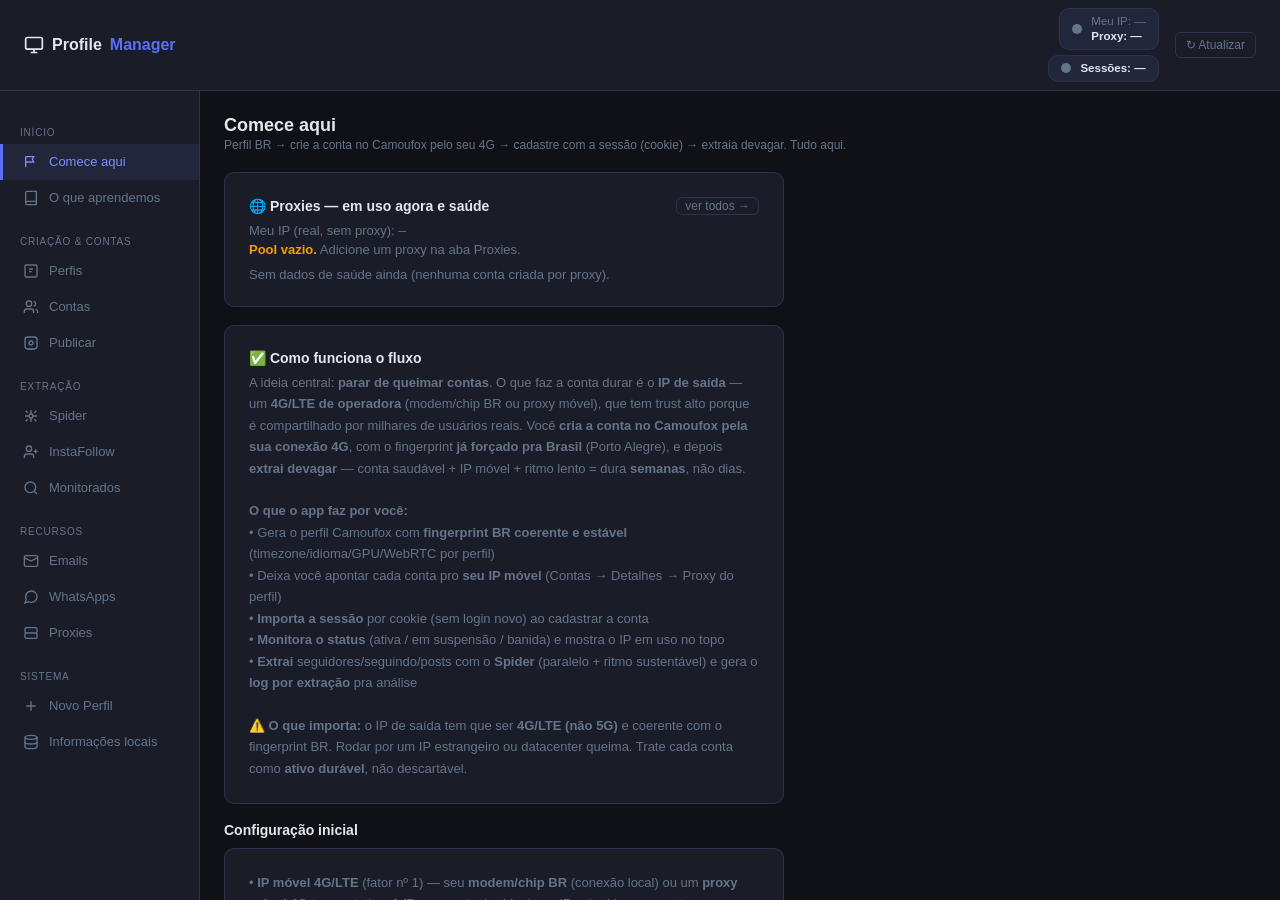
==== static/index.html @ 3ab70128 "Filtros na aba Contas, e a tabela refeita em volta deles A pedido: filtro por tipo de conta, por "em" ====
<!DOCTYPE html>
<html lang="pt-BR">
<head>
<meta charset="UTF-8">
<meta name="viewport" content="width=device-width, initial-scale=1.0">
<title>Browser Profile Manager</title>
<style>
  * { box-sizing: border-box; margin: 0; padding: 0; }

  :root {
    --bg: #0f1117;
    --surface: #1a1d27;
    --surface2: #22263a;
    --border: #2e3250;
    --accent: #5c6ef8;
    --accent2: #7c8ffa;
    --green: #22c55e;
    --red: #ef4444;
    --yellow: #f59e0b;
    --text: #e2e8f0;
    --muted: #64748b;
    --radius: 10px;
  }

  body { background: var(--bg); color: var(--text); font-family: -apple-system, BlinkMacSystemFont, "Segoe UI", sans-serif; font-size: 14px; height: 100vh; display: flex; flex-direction: column; overflow: hidden; }

  /* Header */
  header { background: var(--surface); border-bottom: 1px solid var(--border); padding: 8px 24px; min-height: 56px; display: flex; align-items: center; justify-content: space-between; flex-shrink: 0; }
  header h1 { font-size: 16px; font-weight: 600; color: var(--text); display: flex; align-items: center; gap: 8px; }
  header h1 span { color: var(--accent); }
  .header-actions { display: flex; gap: 8px; align-items: center; position: relative; }
  /* Pilha vertical das caixas globais de status (proxy em cima, sessões embaixo) */
  .header-stack { display:flex; flex-direction:column; gap:5px; align-items:flex-end; }
  .sess-box .proxy-box-lines > div { font-weight:600; color:var(--text); }
  #sessions-panel .ss-row { display:flex; align-items:center; justify-content:space-between; gap:10px; padding:5px 0; border-bottom:1px solid var(--border); }
  #sessions-panel .ss-row:last-child { border-bottom:none; }
  /* Caixa de status do proxy (sempre visível: Meu IP vs Proxy em uso) */
  .proxy-box { display:flex; align-items:center; gap:9px; padding:5px 12px; border-radius:10px; border:1px solid var(--border); background:var(--surface2); cursor:pointer; max-width:430px; }
  .proxy-box .proxy-dot { width:10px; height:10px; border-radius:50%; background:var(--muted); flex-shrink:0; }
  .proxy-box-lines { display:flex; flex-direction:column; line-height:1.3; min-width:0; }
  .proxy-box-lines > div { font-size:11.5px; white-space:nowrap; overflow:hidden; text-overflow:ellipsis; max-width:360px; }
  #proxy-line-ip { color:var(--muted); }
  #proxy-line-proxy { font-weight:600; color:var(--text); }
  .proxy-box.proxy-ok { border-color:rgba(16,185,129,.45); background:rgba(16,185,129,.08); }
  .proxy-box.proxy-ok .proxy-dot { background:#10b981; box-shadow:0 0 6px rgba(16,185,129,.6); }
  .proxy-box.proxy-ok #proxy-line-proxy { color:#10b981; }
  .proxy-box.proxy-warn { border-color:rgba(239,68,68,.45); background:rgba(239,68,68,.09); }
  .proxy-box.proxy-warn .proxy-dot { background:#ef4444; box-shadow:0 0 6px rgba(239,68,68,.6); }
  .proxy-box.proxy-warn #proxy-line-proxy { color:#ef4444; }
  /* Painel com TODAS as infos (abre ao clicar na caixa) */
  .proxy-panel { position:absolute; top:calc(100% + 6px); right:0; z-index:60; width:360px; max-width:calc(100vw - 32px); background:var(--surface); border:1px solid var(--border); border-radius:10px; box-shadow:0 10px 34px rgba(0,0,0,.45); padding:14px 16px; font-size:12.5px; line-height:1.6; }
  .proxy-panel h4 { margin:0 0 8px; font-size:12px; text-transform:uppercase; letter-spacing:.04em; color:var(--muted); }
  .proxy-panel .pp-row { display:flex; justify-content:space-between; gap:10px; padding:2px 0; }
  .proxy-panel .pp-sep { border-top:1px solid var(--border); margin:10px 0; }
  .proxy-panel code { background:var(--surface2); padding:1px 5px; border-radius:4px; }

  /* Layout */
  .layout { display: flex; flex: 1; overflow: hidden; }

  /* Sidebar */
  aside { width: 200px; background: var(--surface); border-right: 1px solid var(--border); padding: 16px 0; flex-shrink: 0; overflow-y: auto; }
  .nav-item { padding: 10px 20px; cursor: pointer; color: var(--muted); display: flex; align-items: center; gap: 10px; transition: all .15s; border-left: 3px solid transparent; font-size: 13px; }
  .nav-item:hover { color: var(--text); background: var(--surface2); }
  .nav-item.active { color: var(--accent2); border-left-color: var(--accent); background: var(--surface2); }
  .nav-item svg { width: 16px; height: 16px; flex-shrink: 0; }
  .nav-section { padding: 20px 20px 6px; font-size: 10px; text-transform: uppercase; letter-spacing: .08em; color: var(--muted); }

  /* Main */
  main { flex: 1; overflow-y: auto; padding: 24px; }

  /* Page */
  .page { display: none; }
  .page.active { display: block; }
  .page-header { display: flex; align-items: center; justify-content: space-between; margin-bottom: 20px; }
  .page-title { font-size: 18px; font-weight: 600; }
  .page-subtitle { color: var(--muted); font-size: 12px; margin-top: 2px; }

  /* Buttons */
  .btn { padding: 8px 16px; border-radius: 6px; border: none; cursor: pointer; font-size: 13px; font-weight: 500; transition: all .15s; display: inline-flex; align-items: center; gap: 6px; }
  .btn-primary { background: var(--accent); color: #fff; }
  .btn-primary:hover { background: var(--accent2); }
  .btn-danger { background: transparent; color: var(--red); border: 1px solid var(--red); }
  .btn-danger:hover { background: var(--red); color: #fff; }
  .btn-ghost { background: transparent; color: var(--muted); border: 1px solid var(--border); }
  .btn-ghost:hover { color: var(--text); border-color: var(--text); }
  .btn-success { background: var(--green); color: #fff; }
  .btn-success:hover { filter: brightness(1.1); }
  .btn-sm { padding: 5px 10px; font-size: 12px; }
  .btn:disabled { opacity: .4; cursor: not-allowed; }

  /* Cards grid */
  .cards { display: grid; grid-template-columns: repeat(auto-fill, minmax(300px, 1fr)); gap: 16px; }

  /* Profile card */
  .card { background: var(--surface); border: 1px solid var(--border); border-radius: var(--radius); padding: 16px; transition: border-color .15s; }
  .card:hover { border-color: var(--accent); }
  .card-header { display: flex; align-items: flex-start; justify-content: space-between; margin-bottom: 12px; }
  .card-name { font-weight: 600; font-size: 15px; }
  .card-id { font-size: 10px; color: var(--muted); margin-top: 2px; font-family: monospace; }
  .badge { padding: 2px 8px; border-radius: 20px; font-size: 11px; font-weight: 500; }
  .badge-running { background: #14532d; color: var(--green); }
  .badge-stopped { background: #1e293b; color: var(--muted); }
  .badge-starting { background: #451a03; color: var(--yellow); }
  .badge-error { background: #450a0a; color: var(--red); }
  /* Account status badges */
  .badge-active { background: #14532d; color: var(--green); }
  .badge-created { background: #1e2a4a; color: var(--accent2); }
  .badge-creating, .badge-waiting_verification { background: #451a03; color: var(--yellow); }
  .badge-checkpoint, .badge-suspended { background: #4a2a05; color: #fbbf24; }
  .badge-login_required { background: #1e293b; color: var(--muted); }
  .badge-banned { background: #450a0a; color: var(--red); }
  .badge-in_use { background: #1e1b4b; color: #a5b4fc; }
  .badge-unknown { background: #1e293b; color: var(--muted); }

  /* Detail rows in modal */
  .detail-row { display: flex; justify-content: space-between; gap: 12px; padding: 9px 0; border-bottom: 1px solid var(--border); font-size: 13px; }
  .detail-row:last-child { border-bottom: none; }
  .detail-row .k { color: var(--muted); }
  .detail-row .v { color: var(--text); text-align: right; word-break: break-all; font-family: monospace; }
  .copy { cursor: pointer; color: var(--accent2); font-size: 11px; margin-left: 6px; }
  .copy:hover { text-decoration: underline; }
  .section-title { font-size: 13px; font-weight: 600; color: var(--muted); text-transform: uppercase; letter-spacing: .06em; margin: 28px 0 12px; }
  .pf-chip.pf-active { color: var(--accent2); border-color: var(--accent); background: var(--surface2); }
  .card.has-logged { border-color: #16a34a; box-shadow: inset 3px 0 0 #16a34a; }
  .bar { height: 6px; background: var(--surface2); border-radius: 4px; overflow: hidden; width: 120px; display: inline-block; vertical-align: middle; }
  .bar > i { display: block; height: 100%; background: var(--accent); }
  .bar.full > i { background: var(--red); }
  .card-info { display: flex; flex-direction: column; gap: 4px; margin-bottom: 14px; }
  .card-row { display: flex; gap: 6px; align-items: center; color: var(--muted); font-size: 12px; }
  .card-row span { color: var(--text); }
  .card-actions { display: flex; gap: 6px; flex-wrap: wrap; }

  /* Form */
  .form-card { background: var(--surface); border: 1px solid var(--border); border-radius: var(--radius); padding: 24px; max-width: 560px; }
  .form-group { margin-bottom: 16px; }
  label { display: block; font-size: 12px; color: var(--muted); margin-bottom: 6px; font-weight: 500; }
  input, select, textarea { width: 100%; background: var(--surface2); border: 1px solid var(--border); border-radius: 6px; padding: 9px 12px; color: var(--text); font-size: 13px; outline: none; transition: border-color .15s; }
  input:focus, select:focus, textarea:focus { border-color: var(--accent); }
  textarea { resize: vertical; min-height: 80px; font-family: monospace; font-size: 12px; }
  .form-row { display: grid; grid-template-columns: 1fr 1fr; gap: 12px; }
  .form-hint { font-size: 11px; color: var(--muted); margin-top: 4px; }
  .toggle-row { display: flex; align-items: center; gap: 10px; }
  input[type=checkbox] { width: auto; }

  /* Sessions table */
  .table-wrap { background: var(--surface); border: 1px solid var(--border); border-radius: var(--radius); overflow-x: auto; }
  table { width: 100%; border-collapse: collapse; }
  th { background: var(--surface2); padding: 10px 16px; text-align: left; font-size: 11px; text-transform: uppercase; letter-spacing: .06em; color: var(--muted); font-weight: 600; }
  td { padding: 12px 16px; border-top: 1px solid var(--border); font-size: 13px; }
  tr:hover td { background: var(--surface2); }

  /* Toast */
  #toast { position: fixed; bottom: 24px; right: 24px; background: var(--surface2); border: 1px solid var(--border); border-radius: 8px; padding: 12px 18px; font-size: 13px; box-shadow: 0 8px 24px #0008; opacity: 0; transition: opacity .2s; pointer-events: none; z-index: 999; max-width: 320px; }
  #toast.show { opacity: 1; }
  #toast.success { border-color: var(--green); color: var(--green); }
  #toast.error { border-color: var(--red); color: var(--red); }

  /* Modal */
  .modal-backdrop { position: fixed; inset: 0; background: #0009; display: none; align-items: center; justify-content: center; z-index: 100; }
  .modal-backdrop.open { display: flex; }
  .modal { background: var(--surface); border: 1px solid var(--border); border-radius: var(--radius); padding: 24px; width: 480px; max-width: 95vw; max-height: 90vh; overflow-y: auto; overscroll-behavior: contain; }
  .modal h2 { font-size: 16px; margin-bottom: 16px; }
  .modal-actions { display: flex; gap: 8px; justify-content: flex-end; margin-top: 20px; }

  /* Empty state */
  .empty { text-align: center; padding: 60px 20px; color: var(--muted); }
  .empty svg { width: 48px; height: 48px; margin-bottom: 12px; opacity: .3; }
  .empty p { font-size: 15px; margin-bottom: 8px; }
  .empty small { font-size: 12px; }

  /* Dot indicator */
  .dot { width: 7px; height: 7px; border-radius: 50%; display: inline-block; }
  .dot-green { background: var(--green); box-shadow: 0 0 6px var(--green); }
  .dot-gray { background: var(--muted); }
  .dot-yellow { background: var(--yellow); }

  /* Flow (Comece aqui) */
  .flow-step { display: flex; gap: 16px; }
  .flow-left { display: flex; flex-direction: column; align-items: center; }
  .flow-num { width: 34px; height: 34px; border-radius: 50%; background: var(--accent); color: #fff; display: flex; align-items: center; justify-content: center; font-weight: 600; flex-shrink: 0; }
  .flow-num.done { background: var(--green); }
  .flow-line { flex: 1; width: 2px; background: var(--border); margin: 4px 0; min-height: 12px; }
  .flow-card { background: var(--surface); border: 1px solid var(--border); border-radius: 10px; padding: 14px 16px; margin-bottom: 14px; flex: 1; }
  .flow-card:hover { border-color: var(--accent); }
  .flow-title { font-weight: 600; margin-bottom: 4px; display: flex; align-items: center; gap: 8px; }
  .flow-desc { color: var(--muted); font-size: 13px; line-height: 1.6; margin-bottom: 10px; }
  .flow-actions { display: flex; gap: 6px; flex-wrap: wrap; }
  .nav-num { display: inline-block; width: 16px; color: var(--muted); font-size: 11px; }

  /* Criar Contas */
  .ig-page { max-width: 1180px; }
  .ig-page .page-header { align-items: flex-start; gap: 16px; }
  .ig-page-actions { display: flex; gap: 8px; flex-wrap: wrap; justify-content: flex-end; }
  .ig-panel { background: var(--surface); border: 1px solid var(--border); border-radius: 8px; padding: 18px; }
  .ig-panel-primary { background: linear-gradient(180deg, #242944 0%, var(--surface) 100%); border-color: #3f4a8d; margin-bottom: 18px; }
  .ig-panel-head { display: flex; align-items: flex-start; justify-content: space-between; gap: 14px; margin-bottom: 16px; }
  .ig-panel-title { font-size: 15px; font-weight: 700; color: var(--text); }
  .ig-panel-subtitle { color: var(--muted); font-size: 12px; line-height: 1.5; margin-top: 4px; max-width: 680px; }
  .ig-tag { flex-shrink: 0; border: 1px solid #4d5cff; color: var(--accent2); background: #18204a; border-radius: 999px; padding: 3px 8px; font-size: 10px; font-weight: 700; text-transform: uppercase; letter-spacing: .04em; }
  .ig-method-grid { display: grid; grid-template-columns: repeat(2, minmax(220px, 1fr)); gap: 12px; margin-bottom: 14px; }
  .ig-method-card { display: grid; grid-template-columns: 18px 1fr; gap: 10px; align-items: flex-start; min-height: 92px; margin: 0; padding: 13px; border: 1px solid var(--border); border-radius: 8px; background: rgba(15, 17, 23, .42); cursor: pointer; color: var(--text); }
  .ig-method-card:has(input:checked) { border-color: var(--accent); background: rgba(92, 110, 248, .13); }
  .ig-method-card input { width: 16px; margin-top: 2px; }
  .ig-method-name { display: block; font-size: 13px; font-weight: 700; color: var(--text); margin-bottom: 4px; }
  .ig-method-copy { display: block; color: var(--muted); font-size: 12px; line-height: 1.45; }
  .ig-fixed-limit { margin-top: 10px; display: none; grid-column: 1 / -1; }
  .ig-fixed-limit-inner { display: flex; align-items: center; gap: 8px; flex-wrap: wrap; }
  .ig-fixed-limit input { width: 76px; }
  .ig-proxy-cap { min-height: 62px; padding: 12px 14px; border: 1px solid var(--border); border-radius: 8px; background: rgba(15, 17, 23, .36); color: var(--text); font-size: 13px; line-height: 1.5; margin-bottom: 14px; }
  .ig-bulk-row { display: flex; flex-wrap: wrap; gap: 16px; align-items: flex-start; }
  .ig-bulk-field { flex: 1 1 200px; min-width: 160px; }
  .ig-bulk-field > label { display: block; }
  .ig-bulk-field input { width: 100%; }
  .ig-qty { display: flex; gap: 8px; align-items: center; }
  .ig-qty button { white-space: nowrap; }
  .ig-qty input { width: 100%; }
  .ig-bulk-actions { display: flex; gap: 8px; flex-wrap: wrap; margin-top: 14px; }
  .ig-workspace { display: grid; grid-template-columns: minmax(0, 1fr) 360px; gap: 18px; align-items: start; }
  .ig-card-title { display: flex; align-items: baseline; gap: 8px; color: var(--text); font-size: 13px; font-weight: 700; margin-bottom: 14px; }
  .ig-card-title small { color: var(--muted); font-size: 10px; font-weight: 600; text-transform: uppercase; letter-spacing: .05em; }
  .ig-divider { height: 1px; background: var(--border); margin: 16px 0 12px; }
  .ig-balance-row { display: flex; align-items: center; gap: 8px; min-height: 38px; }
  .ig-form-actions { display: flex; gap: 8px; flex-wrap: wrap; margin-top: 14px; }
  .ig-side { display: grid; gap: 14px; }
  .ig-status-box { min-height: 120px; border-radius: 8px; }
  .ig-empty-status { min-height: 118px; display: grid; place-items: center; padding: 24px; color: var(--muted); font-size: 13px; text-align: center; }
  .ig-warmup-row { display: grid; grid-template-columns: 1fr 92px; gap: 10px; margin-bottom: 12px; }
  .ig-note { margin-top: 16px; padding: 11px 14px; border: 1px solid var(--border); background: rgba(34, 38, 58, .65); border-radius: 8px; color: var(--muted); font-size: 12px; line-height: 1.5; }

  @media (max-width: 980px) {
    .ig-page .page-header, .ig-panel-head { flex-direction: column; }
    .ig-page-actions, .ig-bulk-actions { justify-content: flex-start; }
    .ig-workspace, .ig-bulk-row, .ig-method-grid { grid-template-columns: 1fr; }
  }

  @media (max-width: 720px) {
    main { padding: 16px; }
    .ig-page .form-row, .ig-warmup-row { grid-template-columns: 1fr; }
    .ig-panel { padding: 14px; }
    .ig-page-actions .btn, .ig-bulk-actions .btn, .ig-form-actions .btn { width: 100%; justify-content: center; }
  }

/* A coluna de acoes tinha `white-space: nowrap` e ocupava 645px numa linha so,
   empurrando a tabela para 1438px -- maior que a tela, entao os ultimos botoes
   ficavam cortados. Deixando quebrar, a coluna cai para a largura do MAIOR
   botao (~150px) e a tabela volta a caber. `align-content: flex-start` mantem
   as duas linhas coladas no topo da celula. */
.acoes-conta {
  white-space: normal;
  min-width: 170px;
}
.acoes-conta > * {
  display: inline-flex;
  margin: 0 4px 4px 0;
  vertical-align: top;
}
</style>
</head>
<body>

<header>
  <h1>
    <svg viewBox="0 0 24 24" fill="none" stroke="currentColor" stroke-width="2" width="20" height="20"><rect x="2" y="3" width="20" height="14" rx="2"/><path d="M8 21h8M12 17v4"/></svg>
    Profile <span>Manager</span>
  </h1>
  <div class="header-actions">
    <div class="header-stack">
      <div id="proxy-indicator" class="proxy-box" onclick="toggleProxyPanel(event)" title="Clique para ver todas as informações">
        <span class="proxy-dot"></span>
        <div class="proxy-box-lines">
          <div id="proxy-line-ip">Meu IP: —</div>
          <div id="proxy-line-proxy">Proxy: —</div>
        </div>
      </div>
      <div id="sessions-indicator" class="proxy-box sess-box" onclick="toggleSessionsPanel(event)" title="Navegadores/sessões abertos — clique para gerenciar e destravar">
        <span class="proxy-dot"></span>
        <div class="proxy-box-lines">
          <div id="sessions-line">Sessões: —</div>
        </div>
      </div>
    </div>
    <div id="proxy-panel" class="proxy-panel" style="display:none"></div>
    <div id="sessions-panel" class="proxy-panel" style="display:none"></div>
    <span id="sessions-count" style="font-size:12px;color:var(--muted)"></span>
    <button class="btn btn-ghost btn-sm" onclick="refreshAll()">↻ Atualizar</button>
  </div>
</header>

<div class="layout">
  <aside>
    <!-- "Criar Contas" (criação automática por Camoufox no PC) está FORA do menu
         desde 2026-08-29: as contas são cadastradas pela aba Contas. A página
         #page-instagram e os endpoints de signup seguem no código, dormentes. -->
    <div class="nav-section">Início</div>
    <div class="nav-item active" data-page-link="start" onclick="showPage('start')">
      <svg viewBox="0 0 24 24" fill="none" stroke="currentColor" stroke-width="2"><path d="M4 4v16"/><path d="M4 4h12l-2 4 2 4H4"/></svg>
      Comece aqui
    </div>
    <div class="nav-item" data-page-link="conhecimento" onclick="showPage('conhecimento')">
      <svg viewBox="0 0 24 24" fill="none" stroke="currentColor" stroke-width="2"><path d="M4 19.5A2.5 2.5 0 0 1 6.5 17H20"/><path d="M6.5 2H20v20H6.5A2.5 2.5 0 0 1 4 19.5v-15A2.5 2.5 0 0 1 6.5 2z"/></svg>
      O que aprendemos
    </div>

    <!-- Fluxo de criação, na ordem: perfil (dispositivo) → criar a conta IG → cadastrar -->
    <div class="nav-section">Criação &amp; contas</div>
    <div class="nav-item" data-page-link="profiles" onclick="showPage('profiles')">
      <svg viewBox="0 0 24 24" fill="none" stroke="currentColor" stroke-width="2"><rect x="3" y="3" width="18" height="18" rx="2"/><path d="M9 9h6M9 13h4"/></svg>
      Perfis
    </div>
    <!-- "Criar Contas (PC)" saiu do menu a pedido (2026-08-29): as contas sao
         cadastradas pela aba Contas. A pagina `page-instagram` e os endpoints de
         signup seguem no codigo, DORMENTES -- nao apagar. Reativar = devolver
         este item. Ja foi tirado e devolvido antes (16/06 e 17/06).
    <div class="nav-item" data-page-link="instagram" onclick="showPage('instagram')">
      ... Criar Contas (PC) ...
    </div>
    -->
    <div class="nav-item" data-page-link="accounts" onclick="showPage('accounts')">
      <svg viewBox="0 0 24 24" fill="none" stroke="currentColor" stroke-width="2"><path d="M16 21v-2a4 4 0 0 0-4-4H6a4 4 0 0 0-4 4v2"/><circle cx="9" cy="7" r="4"/><path d="M22 21v-2a4 4 0 0 0-3-3.87M16 3.13a4 4 0 0 1 0 7.75"/></svg>
      Contas
    </div>
    <div class="nav-item" data-page-link="story" onclick="showPage('story')">
      <svg viewBox="0 0 24 24" fill="none" stroke="currentColor" stroke-width="2"><rect x="3" y="3" width="18" height="18" rx="4"/><circle cx="12" cy="12" r="3"/><path d="M8 21h8"/></svg>
      Publicar
    </div>

    <div class="nav-section">Extração</div>
    <div class="nav-item" data-page-link="spider" onclick="showPage('spider')">
      <svg viewBox="0 0 24 24" fill="none" stroke="currentColor" stroke-width="2"><circle cx="12" cy="12" r="3"/><path d="M12 9V3M12 21v-6M9 12H3M21 12h-6M7 7 4 4M17 7l3-3M7 17l-3 3M17 17l3 3"/></svg>
      Spider
    </div>
    <div class="nav-item" data-page-link="follow" onclick="showPage('follow')">
      <svg viewBox="0 0 24 24" fill="none" stroke="currentColor" stroke-width="2"><path d="M16 21v-2a4 4 0 0 0-4-4H6a4 4 0 0 0-4 4v2"/><circle cx="9" cy="7" r="4"/><path d="M19 8v6M22 11h-6"/></svg>
      InstaFollow
    </div>
    <div class="nav-item" data-page-link="monitored" onclick="showPage('monitored')">
      <svg viewBox="0 0 24 24" fill="none" stroke="currentColor" stroke-width="2"><circle cx="11" cy="11" r="8"/><path d="m21 21-4.3-4.3"/></svg>
      Monitorados
    </div>
    <!-- Métricas ocultada do menu (2026-07-27): análise agregada não confiável; página
         e endpoints ficam dormentes. Ideia futura: uma IA analisar cada extração/ban. -->

    <div class="nav-section">Recursos</div>
    <div class="nav-item" data-page-link="emails" onclick="showPage('emails')">
      <svg viewBox="0 0 24 24" fill="none" stroke="currentColor" stroke-width="2"><rect x="2" y="4" width="20" height="16" rx="2"/><path d="m22 7-10 5L2 7"/></svg>
      Emails
    </div>
    <div class="nav-item" data-page-link="whatsapps" onclick="showPage('whatsapps')">
      <svg viewBox="0 0 24 24" fill="none" stroke="currentColor" stroke-width="2"><path d="M21 11.5a8.38 8.38 0 0 1-.9 3.8 8.5 8.5 0 0 1-7.6 4.7 8.38 8.38 0 0 1-3.8-.9L3 21l1.9-5.7a8.38 8.38 0 0 1-.9-3.8 8.5 8.5 0 0 1 4.7-7.6 8.38 8.38 0 0 1 3.8-.9h.5a8.48 8.48 0 0 1 8 8v.5z"/></svg>
      WhatsApps
    </div>
    <div class="nav-item" data-page-link="proxies" onclick="showPage('proxies')">
      <svg viewBox="0 0 24 24" fill="none" stroke="currentColor" stroke-width="2"><path d="M5 12h14M5 12a2 2 0 0 1-2-2V6a2 2 0 0 1 2-2h14a2 2 0 0 1 2 2v4a2 2 0 0 1-2 2M5 12a2 2 0 0 0-2 2v4a2 2 0 0 0 2 2h14a2 2 0 0 0 2-2v-4a2 2 0 0 0-2-2M8 7h.01M8 17h.01"/></svg>
      Proxies
    </div>

    <div class="nav-section">Sistema</div>
    <div class="nav-item" data-page-link="create" onclick="showPage('create')">
      <svg viewBox="0 0 24 24" fill="none" stroke="currentColor" stroke-width="2"><path d="M12 5v14M5 12h14"/></svg>
      Novo Perfil
    </div>
    <div class="nav-item" data-page-link="localdata" onclick="showPage('localdata')">
      <svg viewBox="0 0 24 24" fill="none" stroke="currentColor" stroke-width="2"><ellipse cx="12" cy="5" rx="9" ry="3"/><path d="M3 5v14c0 1.66 4 3 9 3s9-1.34 9-3V5"/><path d="M3 12c0 1.66 4 3 9 3s9-1.34 9-3"/></svg>
      Informações locais
    </div>
  </aside>

  <main>
    <!-- START / COMECE AQUI -->
    <!-- Aba viva do que o projeto ja aprendeu. O conteudo NAO fica aqui: vem de
         `conhecimento.json` (a base curada, versionada) e do `registro.md` (o
         historico). Assim atualizar e editar um arquivo, nao mexer em HTML. -->
    <!-- Story com sticker de link. O chip PRECISA estar desenhado na arte: pela
         API o Instagram guarda so a regiao tocavel, e quem desenha o sticker e o
         app. Sem isso o link fica invisivel (medido em 28/08). -->
    <div class="page" id="page-story">
      <div class="page-header">
        <div>
          <div class="page-title">Publicar</div>
          <div class="page-sub">Edita a arte e o texto, vê como fica em cada rede e publica em todas na mesma leva.</div>
        </div>
      </div>

      <div class="card" style="margin-bottom:14px">
        <div style="display:flex;gap:12px;flex-wrap:wrap;align-items:flex-end">
          <div style="flex:1;min-width:200px">
            <div style="font-size:11px;color:var(--muted);margin-bottom:3px">Persona (perfil)</div>
            <select id="st-conta" onchange="storyTrocouPerfil()" style="width:100%;padding:8px 10px;background:var(--surface);border:1px solid var(--border);border-radius:8px;color:var(--text);font-size:13px"></select>
          </div>
          <div style="flex:1;min-width:260px">
            <div style="font-size:11px;color:var(--muted);margin-bottom:3px">Repostar publicação (opcional)</div>
            <div style="display:flex;gap:6px">
              <input id="st-post" placeholder="https://www.instagram.com/p/..." oninput="storyAutoDetectarPost()" style="width:100%;box-sizing:border-box;padding:8px 10px;background:var(--surface);border:1px solid var(--border);border-radius:8px;color:var(--text);font-size:13px">
              <button class="btn btn-sm" id="st-post-busca" onclick="storyBuscarPost(this)">🔎 Buscar</button>
            </div>
            <div id="st-post-info" class="form-hint" style="margin-top:3px"></div>
          </div>
          <div style="flex:1;min-width:200px">
            <label style="display:flex;align-items:center;gap:5px;font-size:11px;color:var(--muted);margin-bottom:3px;cursor:pointer">
              <input type="checkbox" id="st-com-chip" checked onchange="storyTrocouChip()">
              <span>Chip de link na arte</span>
            </label>
            <input id="st-link" value="https://wa.me/" placeholder="cole aqui: wa.me/5551… ou o link de uma publicação" oninput="storyAutoDetectar()"
                   style="width:100%;box-sizing:border-box;padding:8px 10px;background:var(--surface);border:1px solid var(--border);border-radius:8px;color:var(--text);font-size:13px">
          </div>
          <div style="flex:1;min-width:160px" id="st-rotulo-caixa">
            <div style="font-size:11px;color:var(--muted);margin-bottom:3px">Texto do chip (opcional)</div>
            <input id="st-rotulo" placeholder="ex.: ENTRE NO GRUPO" oninput="storyDesenharPrevia()" style="width:100%;box-sizing:border-box;padding:8px 10px;background:var(--surface);border:1px solid var(--border);border-radius:8px;color:var(--text);font-size:13px">
          </div>
          <div style="flex:1;min-width:210px">
            <div style="font-size:11px;color:var(--muted);margin-bottom:3px">O que publicar</div>
            <select id="st-destino" onchange="storyTrocouDestino()" style="width:100%;padding:8px 10px;background:var(--surface);border:1px solid var(--border);border-radius:8px;color:var(--text);font-size:13px">
              <option value="story:story">Story (9:16)</option>
              <option value="reels:story">Reels (9:16) — vídeo + capa</option>
              <option value="feed:vertical">Post de feed — vertical 4:5</option>
              <option value="feed:quadrado">Post de feed — quadrado 1:1</option>
              <option value="feed:paisagem">Post de feed — paisagem 16:9</option>
            </select>
          </div>
          <div>
            <div style="font-size:11px;color:var(--muted);margin-bottom:3px"><span id="st-img-rotulo">Imagem</span><span id="st-img-opc" style="display:none"> — opcional</span></div>
            <input id="st-arquivo" type="file" accept="image/*" onchange="storyCarregarImagem(event)" style="font-size:12px">
          </div>
          <div id="st-video-caixa" style="display:none">
            <div style="font-size:11px;color:var(--muted);margin-bottom:3px">Vídeo do Reels</div>
            <input id="st-video" type="file" accept="video/*" onchange="storyTrocouVideo()" style="font-size:12px">
            <div id="st-video-nome" style="font-size:10px;color:var(--muted);margin-top:2px"></div>
          </div>
        </div>
        <div id="st-legenda-caixa" style="margin-top:10px;display:none">
          <div style="font-size:11px;color:var(--muted);margin-bottom:3px">Legenda do post</div>
          <textarea id="st-legenda" rows="2" oninput="storyPrevias()" placeholder="O feed do Instagram não tem link clicável — cole o link aqui, é por onde a pessoa copia."
                    style="width:100%;box-sizing:border-box;padding:8px 10px;background:var(--surface);border:1px solid var(--border);border-radius:8px;color:var(--text);font-size:13px;resize:vertical"></textarea>
        </div>
        <div style="margin-top:8px;display:flex;align-items:flex-start;gap:6px">
          <input type="checkbox" id="st-auto-publicar" style="margin-top:3px">
          <label for="st-auto-publicar" class="form-hint" style="margin:0;cursor:pointer">
            Deixar as redes <b>já medidas</b> apertarem publicar sozinhas.
            <span style="color:#f59e0b">Só marque depois de ver uma leva preencher a tela certo</span> — desmarcado, elas param antes do clique e você confere.
          </label>
        </div>
        <div id="st-aviso-feed" class="form-hint" style="margin-top:6px;display:none;color:#f59e0b">
          <span id="st-aviso-feed-txt">⚠ No <b>feed</b> o chip fica só <b>desenhado</b> — o Instagram não tem link clicável em post, nem na legenda. Quem leva a pessoa ao destino é o texto, não o toque.</span>
        </div>
        <div class="form-hint" style="margin-top:6px">Colou um link de publicação (<code>/p/</code>, <code>/reel/</code>)? Ele vira <b>repost</b> sozinho — o Instagram não faz isso com link colado, quem entende é o app.</div>
        <div class="form-hint" style="margin-top:4px">Use <b>wa.me</b>, não <code>chat.whatsapp.com</code> — o domínio de convite de grupo é dos mais marcados que existem.</div>
      </div>

      <div class="card" style="margin-bottom:14px">
        <div style="font-weight:600;font-size:13px;margin-bottom:2px">Onde o link fica</div>
        <div class="form-hint" style="margin-bottom:10px">Arraste o retângulo para posicionar e o canto para redimensionar. É a mesma coordenada que vira a área tocável — desenho e toque não têm como sair desalinhados.</div>
        <div id="st-palco" style="position:relative;display:inline-block;max-width:100%;background:var(--surface);border:1px solid var(--border);border-radius:8px;overflow:hidden">
          <img id="st-img" alt="" style="display:none;max-width:100%;max-height:60vh;vertical-align:top">
          <div id="st-vazio" style="padding:40px 24px;color:var(--muted);font-size:13px">Escolha uma imagem acima.</div>
          <div id="st-rect" style="display:none;position:absolute;border:2px solid #fff;background:rgba(255,255,255,.82);border-radius:14px;cursor:move;box-shadow:0 2px 10px rgba(0,0,0,.35)">
            <div id="st-rect-txt" style="position:absolute;inset:0;display:flex;align-items:center;justify-content:center;padding:0 8px;color:#141414;font-weight:700;font-size:12px;overflow:hidden;white-space:nowrap"></div>
            <div id="st-handle" style="position:absolute;right:-7px;bottom:-7px;width:14px;height:14px;background:var(--accent);border:2px solid #fff;border-radius:50%;cursor:nwse-resize"></div>
          </div>
        </div>
        <div id="st-coords" class="form-hint" style="margin-top:8px"></div>
      </div>

      <div class="card" style="margin-bottom:14px">
        <div style="font-weight:600;font-size:13px;margin-bottom:2px">As redes desta persona</div>
        <div class="form-hint" style="margin-bottom:10px">Uma prévia <b>por rede</b>, no formato dela, com a arte encaixada igual ao backend (a arte inteira cabe, a sobra vira fundo — nada é esticado). Marcada e <span style="color:#22c55e">verde</span> = entra na leva. Clique em <b>personalizar</b> para dar legenda, link ou formato próprios a uma rede.</div>
        <div id="st-previas" style="display:flex;flex-wrap:wrap;gap:10px"></div>
        <div id="st-previas-vazio" class="form-hint">Escolha uma imagem para ver as prévias.</div>
        <div id="st-faltam" class="form-hint" style="margin-top:10px"></div>
      </div>

      <div class="card">
        <div style="display:flex;gap:8px;flex-wrap:wrap;align-items:center">
          <button class="btn" onclick="storyCompor(this)">🎨 Ver a arte composta</button>
          <label style="display:flex;align-items:center;gap:6px;font-size:12px;cursor:pointer">
            <input type="checkbox" id="st-simular" checked> <b>Simulação</b> — decide tudo e não publica
          </label>
          <div style="display:flex;align-items:center;gap:6px;font-size:12px">
            Espalhar
            <input id="st-espalhar" type="number" min="0" max="300" value="12" style="width:58px;padding:5px 7px;background:var(--surface);border:1px solid var(--border);border-radius:6px;color:var(--text);font-size:12px">
            s
          </div>
          <button class="btn btn-primary" id="st-publicar" onclick="storyPublicarLeva(this)">📣 <span id="st-publicar-rotulo">Publicar na leva</span></button>
          <span id="st-publicar-por-que" style="font-size:12px;color:var(--muted)"></span>
          <span id="st-status" style="font-size:12px;color:var(--muted)"></span>
        </div>
        <div class="form-hint" style="margin-top:8px"><b>Ver a arte composta</b> mostra o resultado real no formato escolhido — opcional, só para conferir. A leva compõe sozinha a arte <b>de cada rede</b>, no formato de cada uma.</div>
        <div class="form-hint" style="margin-top:4px">Seis publicações no mesmo milissegundo do mesmo IP é assinatura de máquina (lição de 21/08) — por isso as saídas são espalhadas. Em <code>0</code> saem juntas. A leva renova o IP do modem <b>uma vez</b>, antes de começar.</div>
        <div id="st-resultado" style="margin-top:12px"></div>
      </div>
    </div>

    <div class="page" id="page-conhecimento">
      <div class="page-header">
        <div>
          <div class="page-title">O que aprendemos</div>
          <div class="page-sub" id="ck-sub">Carregando…</div>
        </div>
      </div>

      <div class="card" id="ck-objetivo" style="margin-bottom:14px"></div>

      <div class="card" style="margin-bottom:14px">
        <div style="display:flex;gap:10px;align-items:center;flex-wrap:wrap">
          <input id="ck-busca" placeholder="Buscar (ex.: 404, sticker, proxy, cursor…)" oninput="renderConhecimento()"
                 style="flex:1;min-width:220px;padding:8px 10px;background:var(--surface);border:1px solid var(--border);border-radius:8px;color:var(--text);font-size:13px">
          <select id="ck-area" onchange="renderConhecimento()"
                  style="padding:8px 10px;background:var(--surface);border:1px solid var(--border);border-radius:8px;color:var(--text);font-size:13px">
            <option value="">Todas as áreas</option>
          </select>
          <select id="ck-estado" onchange="renderConhecimento()"
                  style="padding:8px 10px;background:var(--surface);border:1px solid var(--border);border-radius:8px;color:var(--text);font-size:13px">
            <option value="">Tudo</option>
            <option value="funciona">✅ Funciona</option>
            <option value="nao_funciona">❌ Não funciona</option>
            <option value="aberto">⏳ Em aberto</option>
            <option value="sinal">📡 Sinal</option>
            <option value="licao">🧭 Lição</option>
          </select>
          <button class="btn btn-sm" onclick="loadConhecimento(this)">↻ Atualizar</button>
        </div>
        <div id="ck-contadores" style="display:flex;gap:14px;flex-wrap:wrap;margin-top:10px;font-size:12px;color:var(--muted)"></div>
      </div>

      <div id="ck-lista"></div>

      <div class="card" style="margin-top:14px">
        <div style="display:flex;justify-content:space-between;align-items:center;gap:10px;flex-wrap:wrap">
          <div>
            <div style="font-weight:600;font-size:13px">📓 Histórico completo (registro.md)</div>
            <div class="form-hint">A narrativa por sessão — inclusive as hipóteses que morreram, para ninguém refazer o caminho.</div>
          </div>
          <button class="btn btn-sm" onclick="toggleRegistro(this)">Mostrar</button>
        </div>
        <pre id="ck-registro" style="display:none;margin-top:10px;max-height:520px;overflow:auto;white-space:pre-wrap;word-break:break-word;background:var(--surface);border:1px solid var(--border);border-radius:8px;padding:12px;font-size:12px;line-height:1.55;font-family:ui-monospace,Consolas,monospace"></pre>
      </div>
    </div>

    <div class="page active" id="page-start">
      <div class="page-header">
        <div>
          <div class="page-title">Comece aqui</div>
          <div class="page-subtitle">Perfil BR → crie a conta no Camoufox pelo seu 4G → cadastre com a sessão (cookie) → extraia devagar. Tudo aqui.</div>
        </div>
      </div>

      <div style="max-width:780px">
        <div class="form-card" style="margin-bottom:18px">
          <div style="display:flex;align-items:center;justify-content:space-between;margin-bottom:8px">
            <div style="font-weight:600">🌐 Proxies — em uso agora e saúde</div>
            <button class="btn btn-ghost btn-sm" style="padding:1px 8px" onclick="showPage('proxies')">ver todos →</button>
          </div>
          <div id="start-proxy-now" style="font-size:13px;color:var(--muted);margin-bottom:10px">Carregando...</div>
          <div id="start-proxy-health" style="font-size:13px"></div>
        </div>

        <div class="form-card" style="margin-bottom:18px;border:1px solid var(--border);border-radius:10px">
          <div style="font-weight:600;margin-bottom:6px">✅ Como funciona o fluxo</div>
          <div style="color:var(--muted);font-size:13px;line-height:1.65">
            A ideia central: <b>parar de queimar contas</b>. O que faz a conta durar é o <b>IP de saída</b> — um <b>4G/LTE de operadora</b> (modem/chip BR ou proxy móvel), que tem trust alto porque é compartilhado por milhares de usuários reais. Você <b>cria a conta no Camoufox pela sua conexão 4G</b>, com o fingerprint <b>já forçado pra Brasil</b> (Porto Alegre), e depois <b>extrai devagar</b> — conta saudável + IP móvel + ritmo lento = dura <b>semanas</b>, não dias.<br><br>

            <b>O que o app faz por você:</b><br>
            • Gera o perfil Camoufox com <b>fingerprint BR coerente e estável</b> (timezone/idioma/GPU/WebRTC por perfil)<br>
            • Deixa você apontar cada conta pro <b>seu IP móvel</b> (Contas → Detalhes → Proxy do perfil)<br>
            • <b>Importa a sessão</b> por cookie (sem login novo) ao cadastrar a conta<br>
            • <b>Monitora o status</b> (ativa / em suspensão / banida) e mostra o IP em uso no topo<br>
            • <b>Extrai</b> seguidores/seguindo/posts com o <b>Spider</b> (paralelo + ritmo sustentável) e gera o <b>log por extração</b> pra análise<br><br>

            <b>⚠️ O que importa:</b> o IP de saída tem que ser <b>4G/LTE (não 5G)</b> e coerente com o fingerprint BR. Rodar por um IP estrangeiro ou datacenter queima. Trate cada conta como <b>ativo durável</b>, não descartável.
          </div>
        </div>

        <div style="margin-bottom:10px;font-weight:600;color:var(--text)">Configuração inicial</div>

        <div class="form-card" style="margin-bottom:18px">
          <div style="color:var(--muted);font-size:13px;line-height:1.6">
            • <b>IP móvel 4G/LTE</b> (fator nº 1) — seu <b>modem/chip BR</b> (conexão local) ou um <b>proxy móvel 4G</b> torre-rotativo. <b>1 IP por conta</b> é o ideal; um IP móvel bom aguenta poucas contas. ❌ Evite datacenter/ISP-estático.<br>
            • <b>E-mails</b> pra criar as contas — cadastre na aba <b>Emails</b>. O código de verificação vem no provedor do e-mail.<br>
            • O <b>fingerprint já sai Brasil (Porto Alegre)</b> automaticamente — não precisa configurar.
          </div>
          <div style="margin-top:10px">
            <button class="btn btn-primary btn-sm" onclick="showPage('create')">Criar 1º Perfil →</button>
            <button class="btn btn-ghost btn-sm" onclick="showPage('emails')">Cadastrar Emails →</button>
            <button class="btn btn-ghost btn-sm" onclick="showPage('proxies')">Ver Proxies →</button>
          </div>
        </div>

        <div style="margin-bottom:10px;font-weight:600;color:var(--text)">Fluxo recomendado</div>

        <div class="flow">
          <div class="flow-step">
            <div class="flow-left"><div class="flow-num">1</div><div class="flow-line"></div></div>
            <div class="flow-card">
              <div class="flow-title">🖥️ Criar e aquecer o perfil</div>
              <div class="flow-desc">Em <b>Novo Perfil</b>, crie o perfil (já nasce com fingerprint BR). Em <b>Perfis</b>, clique <b>🔥 Aquecer navegador</b> (navega sites comuns → parece humano). Se for usar proxy móvel, aponte em Contas → Detalhes depois.</div>
              <div class="flow-actions">
                <button class="btn btn-primary btn-sm" onclick="showPage('create')">Novo Perfil →</button>
                <button class="btn btn-ghost btn-sm" onclick="showPage('profiles')">Perfis →</button>
              </div>
            </div>
          </div>

          <div class="flow-step">
            <div class="flow-left"><div class="flow-num">2</div><div class="flow-line"></div></div>
            <div class="flow-card">
              <div class="flow-title">✍️ Criar a conta no Camoufox (pelo 4G)</div>
              <div class="flow-desc">Abra o perfil (<b>Perfis → Abrir</b>), certifique-se de estar no <b>4G BR</b>, vá em <b>instagram.com</b> e cadastre a conta usando um <b>e-mail da lista</b>. Resolva o captcha se aparecer. A conta nasce logada nesse perfil.</div>
              <div class="flow-actions"><button class="btn btn-primary btn-sm" onclick="showPage('profiles')">Perfis →</button></div>
            </div>
          </div>

          <div class="flow-step">
            <div class="flow-left"><div class="flow-num">3</div><div class="flow-line"></div></div>
            <div class="flow-card">
              <div class="flow-title">🔑 Cadastrar a conta (+ sessão)</div>
              <div class="flow-desc">Em <b>Contas → + Adicionar conta</b>, escolha <b>o perfil que você usou</b>, preencha usuário/senha/e-mail. Se a sessão vier de fora (ex.: do celular), cole o <b>cookie</b> (Cookie-Editor) no campo — o perfil fica logado sem login novo.</div>
              <div class="flow-actions"><button class="btn btn-primary btn-sm" onclick="showPage('accounts')">Contas →</button></div>
            </div>
          </div>

          <div class="flow-step">
            <div class="flow-left"><div class="flow-num">4</div></div>
            <div class="flow-card">
              <div class="flow-title">🕷️ Extrair devagar + monitorar</div>
              <div class="flow-desc">No <b>Spider</b>, escolha a(s) conta(s), conexão <b>"Proxy por conta"</b> (ou IP local do modem) e velocidade <b>🐌 Sustentável</b>. Cadastre os alvos em <b>Monitorados</b>. Acompanhe status/vida útil em <b>Contas</b>.</div>
              <div class="flow-actions">
                <button class="btn btn-primary btn-sm" onclick="showPage('spider')">Spider →</button>
                <button class="btn btn-ghost btn-sm" onclick="showPage('monitored')">Monitorados →</button>
              </div>
            </div>
          </div>
        </div>

        <div style="margin-top:8px;padding:12px 14px;background:var(--surface2);border-radius:8px;font-size:12px;color:var(--muted);line-height:1.7">
          <b style="color:var(--text)">Boas práticas para a conta durar</b>:<br>
          • <b>IP móvel 4G/LTE</b> (não 5G — pool pequeno; ❌ não datacenter), <b>1 IP por conta</b> quando der. Um IP móvel bom aguenta poucas contas.<br>
          • <b>Fingerprint BR coerente</b> — já forçado (Porto Alegre). <b>Só</b> use IP de saída também BR (o modem/chip ou proxy BR), senão fica incoerente.<br>
          • <b>Ritmo sustentável</b> (~200-300 req/dia): a conta dura semanas; o volume vem de <b>várias contas em paralelo</b>, não de blastar uma.<br>
          • Trate cada conta como <b>ativo durável</b> — pare de tratar como descartável.<br>
          • <b>Extração = método Web</b> (o App/instagrapi loga de novo = queima mais rápido).
          <div style="margin-top:10px">
            <button class="btn btn-ghost btn-sm" onclick="showPage('proxies')">📖 Ver proxies →</button>
          </div>
        </div>
      </div>
    </div>

    <!-- PROFILES PAGE -->
    <div class="page" id="page-profiles">
      <div class="page-header">
        <div>
          <div class="page-title">Perfis</div>
          <div class="page-subtitle" id="profiles-subtitle">Carregando...</div>
        </div>
        <button class="btn btn-primary" onclick="showPage('create')">+ Novo Perfil</button>
      </div>
      <div id="warm-pool-bar" style="margin-bottom:14px;padding:10px 14px;background:var(--surface2);border:1px solid var(--border);border-radius:10px;font-size:13px;display:flex;align-items:center;gap:14px;flex-wrap:wrap">
        <span style="font-weight:600">🔥 Pool de perfis aquecidos</span>
        <span style="color:var(--accent2)">Prontos: <b id="wp-ready">–</b></span>
        <span style="color:var(--muted)">Aquecendo: <b id="wp-warming">–</b></span>
        <span style="color:var(--muted)">Em uso: <b id="wp-inuse">–</b></span>
        <span style="color:var(--muted)">Meta: <b id="wp-target">–</b></span>
        <span id="wp-info" style="color:var(--muted);margin-left:auto"></span>
      </div>
      <div id="profiles-filters" style="display:flex;gap:6px;flex-wrap:wrap;align-items:center;margin-bottom:14px">
        <input id="profiles-search" type="text" placeholder="Buscar por nome…" oninput="renderProfilesGrid()"
               style="padding:6px 10px;background:var(--surface2);border:1px solid var(--border);border-radius:8px;color:var(--text);font-size:13px;max-width:200px">
        <button class="btn btn-ghost btn-sm pf-chip pf-active" data-filter="all" onclick="setProfileFilter('all', this)">Todos</button>
        <button class="btn btn-ghost btn-sm pf-chip" data-filter="logged" onclick="setProfileFilter('logged', this)">✅ Conta logada</button>
        <button class="btn btn-ghost btn-sm pf-chip" data-filter="account" onclick="setProfileFilter('account', this)">Com conta</button>
        <button class="btn btn-ghost btn-sm pf-chip" data-filter="noaccount" onclick="setProfileFilter('noaccount', this)">Sem conta</button>
        <button class="btn btn-ghost btn-sm pf-chip" data-filter="warm" onclick="setProfileFilter('warm', this)">🔥 Aquecidos</button>
        <select id="profiles-sort" onchange="renderProfilesGrid()" title="Ordenar por status da conta"
                style="padding:6px 10px;background:var(--surface2);border:1px solid var(--border);border-radius:8px;color:var(--text);font-size:13px">
          <option value="">Ordenar: padrão</option>
          <option value="asc">Status ↑ (logada → banida)</option>
          <option value="desc">Status ↓ (banida → logada)</option>
        </select>
        <span id="profiles-filter-count" style="color:var(--muted);font-size:12px;margin-left:auto"></span>
      </div>
      <div class="cards" id="profiles-grid"></div>
    </div>

    <!-- SESSIONS PAGE -->
    <div class="page" id="page-sessions">
      <div class="page-header">
        <div>
          <div class="page-title">Sessões Ativas</div>
          <div class="page-subtitle" id="sessions-subtitle">Carregando...</div>
        </div>
        <button class="btn btn-danger btn-sm" onclick="stopAll()">Parar Todas</button>
      </div>
      <div class="table-wrap">
        <table>
          <thead><tr><th>Perfil</th><th>Status</th><th>URL</th><th>Ação</th></tr></thead>
          <tbody id="sessions-body"></tbody>
        </table>
      </div>
    </div>

    <!-- CREATE PAGE -->
    <div class="page" id="page-create">
      <div class="page-header">
        <div class="page-title">Novo Perfil</div>
      </div>
      <div class="form-card">
        <div class="form-group">
          <label>Nome do Perfil</label>
          <input id="f-name" type="text" placeholder="Ex: Conta Instagram 1">
        </div>
        <div class="form-group">
          <label>Sistema Operacional</label>
          <select id="f-os" onchange="document.getElementById('f-os-mobile').style.display = (this.value === 'android' ? '' : 'none')">
            <option value="random">Aleatório (recomendado — varia entre perfis)</option>
            <option value="windows">Windows</option>
            <option value="macos">macOS</option>
            <option value="linux">Linux</option>
            <option value="android">📱 Android (celular) — para postar STORY</option>
          </select>
          <div class="form-hint">Cada conta deve ter seu próprio perfil. "Aleatório" sorteia o dispositivo para os perfis não ficarem todos iguais.</div>
          <div class="form-hint" id="f-os-mobile" style="display:none;color:#f59e0b">
            📱 O Instagram só deixa <b>postar story</b> na visão mobile, e é para isso que este perfil serve.
            Use-o como um <b>segundo perfil da conta</b>, com <b>login próprio</b> — é o que acontece de verdade quando
            alguém usa o app no celular. <b>Não</b> troque o sistema de um perfil que já está logado e seguindo:
            isso é o evento “login de novo dispositivo”, que é o que queima conta.
          </div>
        </div>
        <div class="form-group">
          <label>Escolher do pool de proxies (opcional)</label>
          <select id="cf-pool" onchange="onCreatePoolPick()">
            <option value="">— escolher do pool (com status) —</option>
          </select>
          <div class="form-hint">A lista mostra uso, ban rate e vagas de cada proxy. Selecionar daqui ignora o campo manual.</div>
        </div>
        <div class="form-group">
          <label>Proxy manual (opcional)</label>
          <input id="f-proxy" type="text" placeholder="http://user:senha@host:porta">
          <div class="form-hint">Formatos: http://host:porta — socks5://user:pass@host:porta</div>
        </div>
        <button class="btn btn-ghost btn-sm" onclick="testProxy()">Testar Proxy</button>
        <div style="display:flex;gap:10px;margin-top:20px">
          <button class="btn btn-primary" onclick="createProfile()">Criar Perfil</button>
          <button class="btn btn-ghost" onclick="showPage('profiles')">Cancelar</button>
        </div>
        <div class="form-group" style="margin-top:24px">
          <label>Criação em massa</label>
          <textarea id="f-bulk" placeholder="Um por linha: Nome do perfil;http://user:senha@host:porta"></textarea>
          <div class="form-hint">O proxy e opcional. Exemplo: Conta 01;socks5://host:porta</div>
        </div>
        <button class="btn btn-ghost" onclick="createProfilesBulk()">Criar em Massa</button>
      </div>
    </div>

    <!-- INSTAGRAM PAGE - Criar Contas -->
    <div class="page ig-page" id="page-instagram">
      <div class="page-header">
        <div>
          <div class="page-title">Criar Contas (PC)</div>
          <div class="page-subtitle">Instagram • criação manual no Camoufox pela sua conexão 4G BR (o app prepara o perfil; você preenche)</div>
        </div>
        <div class="ig-page-actions">
          <button class="btn btn-ghost btn-sm" onclick="igLoadProfiles && igLoadProfiles()">Atualizar</button>
        </div>
      </div>

      <div class="form-card" style="max-width:720px;margin-bottom:18px;border:1px solid var(--border)">
        <div style="font-weight:600;margin-bottom:6px">Como funciona o fluxo</div>
        <div style="color:var(--muted);font-size:13px;line-height:1.75">
          1. Escolha a conexão: <b>conexão local (seu modem/chip 4G BR)</b> — recomendado — ou um proxy móvel 4G do pool.<br>
          2. O app prepara o perfil (fingerprint <b>já BR</b>), <b>aquece o navegador</b> e abre o <b>Camoufox</b>.<br>
          3. <b>Você cria a conta na janela</b> com um <b>e-mail da lista</b> — preenche e resolve captcha se aparecer.<br>
          4. A conta nasce <b>logada nesse perfil</b>. Cadastre em <b>Contas</b> (pode colar o cookie da sessão) e extraia devagar no <b>Spider</b>.
        </div>
      </div>

      <section class="ig-panel ig-panel-primary" style="max-width:720px">
        <div class="ig-panel-head">
          <div>
            <div class="ig-panel-title">Criar conta (abrir Camoufox)</div>
            <div class="ig-panel-subtitle">O app prepara tudo e abre a janela do Camoufox — <b>você preenche e cria a conta</b>.</div>
          </div>
        </div>

        <div style="border-top:1px solid var(--border);margin:2px 0 16px"></div>

        <!-- Conexão de saída (a marcação 'local' é lida por createManual) -->
        <div style="font-size:12px;color:var(--muted);margin:0 0 8px 2px;font-weight:600">Conexão de saída</div>
        <div class="ig-method-grid">
          <label class="ig-method-card" style="border-left:3px solid var(--accent)">
            <input type="radio" id="ig-local-conn" name="proxy-method" value="local" checked onchange="onProxyMethodChange()">
            <span>
              <span class="ig-method-name">💻 Conexão local (seu 4G BR) — recomendado</span>
              <span class="ig-method-copy">Usa a internet atual do PC. <b>Ideal se você está no modem/chip 4G BR</b> — IP de operadora coerente com o fingerprint BR.</span>
            </span>
          </label>
          <label class="ig-method-card">
            <input type="radio" name="proxy-method" value="inteligente" onchange="onProxyMethodChange()">
            <span>
              <span class="ig-method-name">🌐 Proxy móvel do pool (4G/LTE)</span>
              <span class="ig-method-copy">Usa o melhor proxy do pool. Só se for um <b>4G/LTE de verdade</b> (não 5G, ❌ não datacenter). Veja o proxy e a saúde na caixa do topo.</span>
            </span>
          </label>
        </div>

        <div class="ig-bulk-row" style="margin-top:14px">
          <div class="ig-bulk-field">
            <label>Aquecer navegador antes de abrir (min)</label>
            <input id="ig-bulk-warm" type="number" min="0" step="1" value="15">
            <div class="form-hint">Antes de abrir a janela: navega sites comuns (cookies/histórico → parece humano). Recomendado 15+. 0 = não aquece.</div>
          </div>
        </div>
        <div class="ig-bulk-actions">
          <button class="btn btn-primary" onclick="createManual()" title="O app gera os dados e abre a janela do Camoufox; VOCÊ preenche">✍️ Criar conta (abrir Camoufox)</button>
          <button class="btn btn-ghost btn-sm" onclick="showPage('emails')">Emails</button>
        </div>

      </section>

      <div class="ig-workspace" style="display:none">
        <section class="ig-panel">
          <div class="ig-card-title">
            Criação manual
            <small>um perfil por vez</small>
          </div>

          <div class="form-group">
            <label>Perfil do navegador</label>
            <select id="ig-profile-id"></select>
            <div class="form-hint">Cada conta deve usar um perfil com proxy diferente.</div>
          </div>

          <div class="form-row">
            <div class="form-group">
              <label>Email da conta</label>
              <input id="ig-email" type="email" placeholder="conta@seudominio.com">
              <div class="form-group toggle-row" style="margin-top:6px">
                <input type="checkbox" id="ig-auto-email" onchange="onIgAutoEmail()">
                <label for="ig-auto-email" style="margin:0">Gerar e-mail automaticamente (catch-all)</label>
              </div>
            </div>
            <div class="form-group">
              <label>Senha</label>
              <input id="ig-password" type="password" placeholder="Senha forte">
            </div>
          </div>

          <div class="form-row">
            <div class="form-group">
              <label>Nome completo</label>
              <input id="ig-fullname" type="text" placeholder="João Silva">
            </div>
            <div class="form-group">
              <label>Username (opcional)</label>
              <input id="ig-username" type="text" placeholder="Gerado automaticamente">
            </div>
          </div>

          <div class="form-group">
            <label>Data de nascimento (opcional)</label>
            <div style="display:flex; gap:8px">
              <input id="ig-bd-day" type="number" min="1" max="31" placeholder="Dia" style="flex:1">
              <select id="ig-bd-month" style="flex:1.6">
                <option value="">Mês</option>
                <option value="1">Janeiro</option>
                <option value="2">Fevereiro</option>
                <option value="3">Março</option>
                <option value="4">Abril</option>
                <option value="5">Maio</option>
                <option value="6">Junho</option>
                <option value="7">Julho</option>
                <option value="8">Agosto</option>
                <option value="9">Setembro</option>
                <option value="10">Outubro</option>
                <option value="11">Novembro</option>
                <option value="12">Dezembro</option>
              </select>
              <input id="ig-bd-year" type="number" min="1950" max="2010" placeholder="Ano" style="flex:1.2">
            </div>
            <div class="form-hint">Deixe em branco para o app gerar uma data aleatória (maior de idade).</div>
          </div>

          <div class="ig-divider"></div>
          <div class="ig-card-title" style="margin-bottom:10px">
            Verificação via WhatsApp / SMS
            <small>opcional</small>
          </div>

          <div class="form-group">
            <label>Chave API sms-activate.org</label>
            <input id="ig-smskey" type="text" placeholder="Cole sua chave aqui">
            <div class="form-hint">Sem chave, o navegador para no passo do código para inserção manual.</div>
          </div>

          <div class="form-row">
            <div class="form-group">
              <label>País do número</label>
              <select id="ig-country">
                <option value="73">Brasil 🇧🇷</option>
                <option value="12">Indonésia 🇮🇩</option>
                <option value="44">México 🇲🇽</option>
                <option value="22">Índia 🇮🇳</option>
                <option value="57">Colômbia 🇨🇴</option>
                <option value="0">Qualquer disponível</option>
              </select>
            </div>
            <div class="form-group">
              <label>Saldo SMS</label>
              <div id="ig-balance-row" class="ig-balance-row">
                <span style="font-size:12px;color:var(--muted)">Saldo</span>
                <span id="ig-balance" style="color:var(--green);font-weight:600">—</span>
                <button class="btn btn-ghost btn-sm" onclick="checkSmsBalance()">Verificar</button>
              </div>
            </div>
          </div>

          <div class="ig-form-actions">
            <button class="btn btn-primary" onclick="igCreate()">Criar conta</button>
            <button class="btn btn-ghost" onclick="checkSmsBalance()">Checar saldo</button>
          </div>
        </section>

        <aside class="ig-side">
          <section class="ig-panel">
            <div class="ig-card-title">Status da criação atual</div>
            <div id="ig-status-box" class="table-wrap ig-status-box">
              <div class="ig-empty-status">Nenhum fluxo em andamento</div>
            </div>
          </section>
        </aside>
      </div>

      <div class="ig-note" style="max-width:720px">
        <b style="color:var(--text)">Lembrete:</b> aqueça o navegador antes de abrir. Depois de criar a conta no Camoufox, <b>amadureça no app do Instagram no Android</b> antes de usar — logar no PC numa conta recém-criada é evento de "novo dispositivo".
      </div>
    </div>

    <!-- EMAILS PAGE -->
    <div class="page" id="page-emails">
      <div class="page-header">
        <div>
          <div class="page-title">Emails</div>
          <div class="page-subtitle" id="em-subtitle">Emails das contas cadastrados manualmente e controle de uso</div>
        </div>
      </div>

      <div style="max-width:820px">
        <div class="form-card" style="margin-bottom:18px">
          <div class="section-title">Adicionar emails</div>
          <div class="form-group">
            <label>Emails (um por linha — ou separados por vírgula)</label>
            <textarea id="em-input" rows="4" placeholder="conta1@gmail.com&#10;conta2@outlook.com" style="width:100%;font-family:monospace"></textarea>
            <div class="form-hint">Cole vários de uma vez. Duplicados são ignorados automaticamente.</div>
          </div>
          <div class="form-group">
            <label>Observação (opcional)</label>
            <input id="em-notes" type="text" placeholder="ex: emails da leva de junho">
          </div>
          <button class="btn btn-primary btn-sm" onclick="addEmails()">Adicionar</button>
          <span id="em-add-status" style="font-size:12px;color:var(--muted);margin-left:8px"></span>
        </div>

        <div style="display:flex;gap:14px;flex-wrap:wrap;margin-bottom:12px;font-size:13px">
          <span>Total: <b id="em-total">0</b></span>
          <span style="color:var(--accent2)">Livres: <b id="em-free">0</b></span>
          <span style="color:var(--muted)">Usados: <b id="em-used">0</b></span>
          <button class="btn btn-ghost btn-sm" onclick="loadEmailsPage()" style="margin-left:auto">↻ Atualizar</button>
        </div>

        <div class="table-wrap">
          <table>
            <thead><tr><th>Endereço</th><th>Status</th><th>Conta vinculada</th><th>Observação</th><th>Ações</th></tr></thead>
            <tbody id="emails-body"></tbody>
          </table>
        </div>
      </div>
    </div>

    <!-- WHATSAPP PAGE -->
    <div class="page" id="page-whatsapps">
      <div class="page-header">
        <div>
          <div class="page-title">WhatsApps</div>
          <div class="page-subtitle" id="wa-subtitle">Números cadastrados manualmente e controle de uso</div>
        </div>
      </div>

      <div style="max-width:820px">
        <div class="form-card" style="margin-bottom:18px">
          <div class="section-title">Adicionar números</div>
          <div class="form-group">
            <label>Números (um por linha — ou separados por vírgula)</label>
            <textarea id="wa-input" rows="4" placeholder="+5511999998888&#10;+5521988887777" style="width:100%;font-family:monospace"></textarea>
            <div class="form-hint">Cole vários de uma vez. Duplicados são ignorados automaticamente.</div>
          </div>
          <div class="form-group">
            <label>Observação (opcional)</label>
            <input id="wa-notes" type="text" placeholder="ex: chip Vivo, comprado em 14/06">
          </div>
          <button class="btn btn-primary btn-sm" onclick="addWhatsapps()">Adicionar</button>
          <span id="wa-add-status" style="font-size:12px;color:var(--muted);margin-left:8px"></span>
        </div>

        <div style="display:flex;gap:14px;flex-wrap:wrap;margin-bottom:12px;font-size:13px">
          <span>Total: <b id="wa-total">0</b></span>
          <span style="color:var(--accent2)">Livres: <b id="wa-free">0</b></span>
          <span style="color:var(--muted)">Usados: <b id="wa-used">0</b></span>
          <button class="btn btn-ghost btn-sm" onclick="loadWhatsapps()" style="margin-left:auto">↻ Atualizar</button>
        </div>

        <div class="table-wrap">
          <table>
            <thead><tr><th>Número</th><th>Status</th><th>Observação</th><th>Usado em</th><th>Conta vinculada</th><th>Ações</th></tr></thead>
            <tbody id="wa-body"></tbody>
          </table>
        </div>
      </div>
    </div>

    <!-- IMPORT CSV PAGE -->
    <div class="page" id="page-import">
      <div class="page-header">
        <div>
          <div class="page-title">Importar CSV</div>
          <div class="page-subtitle">Criação de contas em massa a partir de uma planilha</div>
        </div>
      </div>

      <div class="form-card" style="max-width:none">
        <div class="form-group">
          <label>Arquivo CSV</label>
          <input id="imp-file" type="file" accept=".csv,text/csv">
          <div class="form-hint">
            Colunas reconhecidas: <code>nome/full_name</code>, <code>email</code>, <code>senha/password</code>,
            <code>username</code> (opc.), <code>proxy</code> (opc., ex.: http://user:senha@host:porta),
            <code>os</code> (opc.), <code>sms_key</code> (opc.). Nascimento: colunas separadas
            <code>dia</code>,<code>mes</code>,<code>ano</code> (mês por número ou nome) <b>ou</b>
            uma coluna <code>nascimento</code> (DD/MM/AAAA). Se faltar, uma data aleatória +18 é usada.
          </div>
        </div>
        <div class="form-group">
          <label>…ou cole o conteúdo CSV</label>
          <textarea id="imp-text" placeholder="nome,email,senha,proxy&#10;Lucas Almeida,lucas@mail.com,Senha123,http://user:pass@1.2.3.4:8080"></textarea>
        </div>
        <button class="btn btn-ghost btn-sm" onclick="impParse()">Pré-visualizar</button>
      </div>

      <div id="imp-preview-wrap" style="display:none;margin-top:20px">
        <div class="section-title">Pré-visualização <span id="imp-preview-count" style="text-transform:none;color:var(--muted)"></span></div>
        <div class="table-wrap" style="max-height:320px;overflow:auto">
          <table>
            <thead><tr><th>#</th><th>Nome</th><th>Email</th><th>Senha</th><th>Username</th><th>Nasc.</th><th>Proxy</th><th>OS</th><th>Status</th></tr></thead>
            <tbody id="imp-preview-body"></tbody>
          </table>
        </div>

        <div class="section-title">Opções de importação</div>
        <div class="form-card" style="max-width:560px">
          <div class="form-group toggle-row">
            <input type="checkbox" id="imp-create-accounts" checked>
            <label for="imp-create-accounts" style="margin:0">Criar contas no Instagram (além dos perfis)</label>
          </div>
          <div class="form-hint" style="margin-bottom:14px">Desmarcado: apenas cria os perfis (rápido). Marcado: cria perfil + abre o navegador e preenche o cadastro, uma conta por vez.</div>
          <div class="form-group toggle-row">
            <input type="checkbox" id="imp-pool" checked>
            <label for="imp-pool" style="margin:0">Usar proxies do pool nas linhas sem proxy próprio</label>
          </div>
          <div class="form-row">
            <div class="form-group">
              <label>Intervalo entre contas (segundos)</label>
              <input id="imp-delay" type="number" min="0" value="45">
            </div>
            <div class="form-group">
              <label>Aquecer perfil antes (min, 0 = não)</label>
              <input id="imp-warm" type="number" min="0" value="0">
            </div>
          </div>
          <div class="form-row">
            <div class="form-group">
              <label>Chave sms-activate (WhatsApp, opcional)</label>
              <input id="imp-sms" type="text" placeholder="usa a da linha se vazio aqui">
            </div>
            <div class="form-group">
              <label>País do número</label>
              <select id="imp-country">
                <option value="73">Brasil</option>
                <option value="12">Indonésia</option>
                <option value="44">México</option>
                <option value="22">Índia</option>
                <option value="57">Colômbia</option>
                <option value="0">Qualquer</option>
              </select>
            </div>
          </div>
          <button class="btn btn-primary" id="imp-start-btn" onclick="impStart()">Iniciar importação</button>
        </div>
      </div>

      <div id="imp-progress-wrap" style="display:none;margin-top:20px">
        <div class="section-title">Progresso <span id="imp-progress-summary" style="text-transform:none;color:var(--muted)"></span></div>
        <div class="table-wrap" style="max-height:360px;overflow:auto">
          <table>
            <thead><tr><th>#</th><th>Conta</th><th>Status</th><th>Detalhe</th></tr></thead>
            <tbody id="imp-progress-body"></tbody>
          </table>
        </div>
      </div>
    </div>

    <!-- ACCOUNTS PAGE -->
    <div class="page" id="page-accounts">
      <div class="page-header">
        <div>
          <div class="page-title">Contas</div>
          <div class="page-subtitle" id="accounts-subtitle">Carregando...</div>
        </div>
        <div style="display:flex;gap:8px;align-items:center;flex-wrap:wrap">
          <label style="display:flex;align-items:center;gap:6px;font-size:12px;color:var(--muted)">
            🔁 Auto-verificar
            <select id="auto-recheck-hours" onchange="setAutoRecheck(this.value)" style="padding:4px 8px;background:var(--surface);border:1px solid var(--border);border-radius:8px;color:var(--text);font-size:12px">
              <option value="0">Desligado</option>
              <option value="6">a cada 6h</option>
              <option value="12">a cada 12h</option>
              <option value="24">a cada 24h</option>
              <option value="48">a cada 48h</option>
            </select>
          </label>
          <button class="btn btn-ghost btn-sm" onclick="loadAccountsPage()">↻ Atualizar</button>
          <button class="btn btn-ghost btn-sm" onclick="openAddAccount()">+ Adicionar conta</button>
          <button class="btn btn-ghost btn-sm" onclick="exportAccountsCsv()">⤓ Exportar CSV</button>
          <button class="btn btn-primary btn-sm" onclick="checkAllAccounts()">Verificar todas</button>
        </div>
      </div>

      <!-- FILTROS. Substituem os divisores que a tabela desenhava sozinha
           ("ativas / em uso / com problema"): com filtro, agrupar por divisor
           diz a mesma coisa duas vezes e ainda empurra as linhas para baixo. -->
      <div style="display:flex;gap:14px;flex-wrap:wrap;align-items:flex-end;margin-bottom:14px;padding:12px 14px;background:var(--surface);border:1px solid var(--border);border-radius:10px">
        <div>
          <div style="font-size:10px;color:var(--muted);text-transform:uppercase;letter-spacing:.05em;margin-bottom:5px">Estado</div>
          <div id="ct-chips-estado" style="display:flex;gap:6px;flex-wrap:wrap"></div>
        </div>
        <div>
          <div style="font-size:10px;color:var(--muted);text-transform:uppercase;letter-spacing:.05em;margin-bottom:5px">Tipo de conta</div>
          <div id="ct-chips-rede" style="display:flex;gap:6px;flex-wrap:wrap"></div>
        </div>
        <div style="flex:1;min-width:170px">
          <div style="font-size:10px;color:var(--muted);text-transform:uppercase;letter-spacing:.05em;margin-bottom:5px">Buscar</div>
          <input id="ct-busca" type="search" placeholder="username, e-mail ou perfil"
                 oninput="ctFiltrar('busca', this.value)"
                 style="width:100%;box-sizing:border-box;padding:6px 10px;background:var(--bg);border:1px solid var(--border);border-radius:8px;color:var(--text);font-size:12px">
        </div>
        <button class="btn btn-ghost btn-sm" id="ct-limpar" onclick="ctLimparFiltros()" style="display:none">✕ limpar filtros</button>
      </div>

      <div class="table-wrap">
        <table>
          <thead><tr>
            <th>Conta</th><th>Perfil</th><th>Status</th><th>Vida útil</th><th>Proxy</th>
            <th>WhatsApp</th><th>Verificado</th><th></th>
          </tr></thead>
          <tbody id="accounts-body"></tbody>
        </table>
      </div>

    </div>

    <!-- PROXIES PAGE -->
    <div class="page" id="page-proxies">
      <div class="page-header">
        <div>
          <div class="page-title">Proxies</div>
          <div class="page-subtitle" id="proxies-subtitle">Proxies ativos no pool</div>
        </div>
        <div style="display:flex;gap:8px">
          <button class="btn btn-ghost btn-sm" onclick="testProxies(true)">📶 Testar conectividade</button>
          <button class="btn btn-ghost btn-sm" onclick="loadProxiesPage()">↻ Atualizar</button>
        </div>
      </div>

      <!-- MODEM 4G: rotação do IP de saída -->
      <div class="form-card" style="max-width:720px;margin-bottom:18px">
        <div style="display:flex;align-items:center;justify-content:space-between;margin-bottom:10px">
          <div style="font-weight:600">📡 Modem 4G — rotação de IP</div>
          <button class="btn btn-ghost btn-sm" onclick="loadModem()">↻ Atualizar</button>
        </div>
        <div id="modem-state" style="font-size:13px;color:var(--muted);margin-bottom:12px">carregando…</div>
        <div class="form-row">
          <div class="form-group">
            <label>Endereço do painel</label>
            <input id="modem-url" type="text" placeholder="http://192.168.100.1">
          </div>
          <div class="form-group">
            <label>Usuário</label>
            <input id="modem-user" type="text" placeholder="admin">
          </div>
          <div class="form-group">
            <label>Senha (em branco = manter)</label>
            <input id="modem-pass" type="password" placeholder="••••">
          </div>
        </div>
        <div class="form-group">
          <label>Como rotacionar</label>
          <select id="modem-method">
            <option value="mode">📶 Trocar modo de rede — ~20s (recomendado)</option>
            <option value="reboot">↻ Reiniciar o modem — ~60s</option>
          </select>
          <div class="form-hint">Os dois renovam o IP; a troca de modo é bem mais rápida e termina com o modem travado em <b>4G puro</b>.</div>
        </div>
        <label style="display:flex;align-items:flex-start;gap:8px;margin-top:6px;font-weight:400;cursor:pointer">
          <input type="checkbox" id="modem-enabled" style="margin-top:3px">
          <span style="font-size:12px;color:var(--muted)"><b>Rotacionar o IP ao trocar de conta</b> — no Spider (handoff entre contas e início de extração), no InstaFollow e <b>ao abrir um perfil</b> (botão Abrir). Cada perfil passa a agir numa <b>época de IP própria</b> — medido: sem rotacionar, o pool da operadora fica o MESMO e dois perfis abertos em sequência sairiam pelos mesmos IPs.</span>
        </label>
        <div class="form-hint" style="margin-top:10px;border-left:3px solid var(--accent);padding-left:10px">
          🚨 <b>Feche WhatsApp Web / Instagram pessoal / Facebook antes de rodar.</b> São todos <b>Meta</b>: a rotação
          troca o IP do PC inteiro, a sessão pessoal salta de IP no meio (já causou bloqueio aqui) e a Meta passa a ver
          <b>sua conta real e as de automação no mesmo IP</b>. Para separar de verdade, proxy por perfil (aba Contas).<br>
          ⚠️ A rotação derruba a saída de <b>todos</b> os perfis por alguns segundos (é a conexão do PC inteiro) — por isso ela é serializada: uma por vez.
          E este modem <b>não tem um IP só</b>: a operadora faz CGNAT e responde de 3-4 IPs ao mesmo tempo. O que a rotação garante é que o <b>conjunto</b> seja renovado, não "1 conta = 1 IP".
        </div>
        <div style="display:flex;gap:8px;align-items:center;margin-top:14px">
          <button class="btn btn-ghost btn-sm" onclick="saveModem(this)">💾 Salvar</button>
          <button id="modem-rotate" class="btn btn-primary btn-sm" onclick="rotateModem(this)">🔄 Rotacionar agora (teste)</button>
        </div>
        <div id="modem-rotate-result" style="display:none;margin-top:12px;font-size:12.5px;background:var(--surface2);border:1px solid var(--border);border-radius:8px;padding:10px 12px"></div>
      </div>

      <div class="table-wrap">
        <table>
          <thead>
            <tr>
              <th>Proxy (host:porta)</th>
              <th>Saúde</th>
              <th>Conectividade</th>
              <th>Protocolo</th>
              <th>Autenticação</th>
              <th>Contas usando</th>
              <th>Slots restantes</th>
              <th>Status</th>
            </tr>
          </thead>
          <tbody id="proxies-body"></tbody>
        </table>
      </div>

      <div class="form-hint" style="margin-top:12px">
        Coloque seus proxies em arquivos .txt ou .csv dentro da pasta <code>proxys/</code> (um por linha, formatos suportados: host:porta:user:pass ou URL).<br>
        O limite de contas por proxy é configurado na aba <b>Contas</b> → Limites.
      </div>

      <!-- GUIA DE PROXIES (orientação anti-detecção) -->
      <div style="margin-top:18px;background:var(--surface2);border:1px solid var(--border);border-left:3px solid var(--accent);border-radius:8px;padding:14px 16px;font-size:13px;line-height:1.65;color:var(--muted);max-width:900px">
        <div style="font-weight:700;color:var(--text);font-size:14px;margin-bottom:8px">🛡️ Guia de proxies — o fator nº 1 contra detecção</div>
        O Instagram pesa MUITO a reputação do IP na <b>criação</b> da conta. O tipo de proxy decide se a conta nasce limpa ou já sinalizada (captcha/telefone de cara).

        <div style="font-weight:600;color:var(--text);margin:12px 0 4px">Tipo de proxy — do pior ao melhor para CRIAR conta</div>
        <ul style="margin:0 0 0 18px;padding:0">
          <li>❌ <b>Datacenter</b> — bloqueado quase sempre no signup. Não use para criar.</li>
          <li>⚠️ <b>ISP-estático compartilhado</b> (ex.: listas "20/100 proxies" da Webshare) — IPs fixos divididos entre vários clientes; queimam rápido. Servem só para <i>aquecer</i> conta já criada, não para nascer.</li>
          <li>✅ <b>Residencial rotativo</b> — IPs de provedores domésticos reais. Bom.</li>
          <li>⭐ <b>Móvel (4G/LTE)</b> — <b>padrão-ouro</b>. IPs de operadora sob CGNAT (compartilhados com milhares de usuários reais) → o IG não consegue punir o IP sem punir gente legítima. <b>4G, não 5G</b>: o pool 5G é pequeno e fácil de fingerprintar.</li>
        </ul>

        <div style="font-weight:600;color:var(--text);margin:12px 0 4px">Como conseguir proxy móvel</div>
        <ul style="margin:0 0 0 18px;padding:0">
          <li><b>DIY com chip BR (melhor custo-benefício):</b> app <code>iProxy.online</code> (ou <code>Proxidize</code>) num Android com chip Vivo/Claro/TIM. IP genuinamente brasileiro, barato, 1 IP por aparelho — ótimo para volume baixo.</li>
          <li><b>Dedicado alugado:</b> modem 4G/LTE só seu (~US$30–120/mês). Menos trabalho.</li>
          <li><b>Pools (Soax / IPRoyal / Smartproxy):</b> IPs móveis/residenciais por GB — cuidado, muitos já foram usados à exaustão no IG.</li>
        </ul>

        <div style="font-weight:600;color:var(--text);margin:12px 0 4px">Boas práticas</div>
        <ul style="margin:0 0 0 18px;padding:0">
          <li><b>1 IP limpo por conta</b> (sticky na criação — não rotacionar no meio do cadastro).</li>
          <li><b>Rotacione o IP entre uma conta e outra</b> (modo avião liga/desliga no celular, ou via API do provedor). O IP é compartilhado: a próxima rotação já dá um IP novo do pool — <b>não precisa trocar o chip/plano</b>.</li>
          <li><b>Um país só, coerente com a persona.</b> Configure o <b>País-alvo</b> em <b>Contas → Limites</b> — o app passa a usar só proxies desse país (persona BR ↔ IP BR).</li>
          <li><b>Ritmo lento</b> e <b>poucas contas por IP/dia</b>.</li>
          <li>Evite datacenter e ISP-estático compartilhado para criar.</li>
        </ul>

        <div style="font-weight:600;color:var(--text);margin:12px 0 4px">Sair pela sua própria conexão (sem proxy)</div>
        É o padrão: o perfil sem proxy sai pelo <b>modem 4G ligado neste PC</b>. O <code>geoip</code> está fixado em <b>Porto Alegre/pt-BR</b>, então isso só é coerente com um IP de saída <b>brasileiro</b> (o modem 4G daqui) — o IP de casa (banda larga) <b>não serve</b>. Quem escolhe a conexão de cada perfil é a aba <b>Contas</b> (campo "Proxy do perfil": vazio = modem).
      </div>
    </div>

    <!-- ANALYTICS / MÉTRICAS DE BAN (implementado) -->
    <div class="page" id="page-analytics">
      <div class="page-header">
        <div>
          <div class="page-title">Métricas & Ban Analytics</div>
          <div class="page-subtitle">Dados agregados para entender o que está funcionando</div>
        </div>
        <button class="btn btn-ghost btn-sm" onclick="loadAnalytics()">↻ Atualizar</button>
      </div>

      <div style="display:grid; grid-template-columns: repeat(auto-fit, minmax(220px, 1fr)); gap:16px; margin-bottom:20px;">
        <div class="form-card">
          <div style="font-size:12px;color:var(--muted)">Total de contas</div>
          <div id="an-total" style="font-size:28px;font-weight:600;margin-top:4px">—</div>
        </div>
        <div class="form-card">
          <div style="font-size:12px;color:var(--muted)">Ban rate geral</div>
          <div id="an-ban-rate" style="font-size:28px;font-weight:600;margin-top:4px;color:var(--red)">—</div>
        </div>
        <div class="form-card">
          <div style="font-size:12px;color:var(--muted)">Vida útil média (dias)</div>
          <div id="an-avg-life" style="font-size:28px;font-weight:600;margin-top:4px">—</div>
        </div>
        <div class="form-card">
          <div style="font-size:12px;color:var(--muted)">Ativas / Banidas / Suspensas</div>
          <div id="an-breakdown" style="font-size:15px;margin-top:6px">—</div>
        </div>
      </div>

      <div class="section-title">Performance por proxy (ban rate)</div>
      <div class="table-wrap">
        <table>
          <thead>
            <tr>
              <th>Proxy</th>
              <th>Contas</th>
              <th>Banidas</th>
              <th>Suspensas</th>
              <th>Ban Rate</th>
            </tr>
          </thead>
          <tbody id="an-proxy-body"></tbody>
        </table>
      </div>

      <div style="margin-top:16px;font-size:12px;color:var(--muted)">
        Use esses dados para identificar proxies ruins, ajustar limites e melhorar estratégias de criação/aquecimento.
      </div>
    </div>

    <!-- DIAGNOSTICS PAGE -->
    <div class="page" id="page-diagnostics">
      <div class="page-header">
        <div>
          <div class="page-title">Diagnóstico</div>
          <div class="page-subtitle" id="diagnostics-subtitle">Carregando...</div>
        </div>
        <div style="display:flex;gap:8px">
          <button class="btn btn-ghost btn-sm" onclick="loadLogs('errors')">Logs de erro</button>
          <button class="btn btn-ghost btn-sm" onclick="loadLogs('app')">Log completo</button>
          <button class="btn btn-ghost btn-sm" onclick="loadDiagnostics()">Atualizar</button>
        </div>
      </div>
      <div class="table-wrap">
        <table>
          <tbody id="diagnostics-body"></tbody>
        </table>
      </div>
      <div id="diag-logs" style="display:none;margin-top:16px">
        <div style="display:flex;justify-content:space-between;align-items:center;margin-bottom:6px">
          <strong id="diag-logs-title" style="font-size:13px;color:var(--text)">Logs</strong>
          <button class="btn btn-ghost btn-sm" onclick="document.getElementById('diag-logs').style.display='none'">Fechar</button>
        </div>
        <pre id="diag-logs-content" style="background:var(--surface2);border:1px solid var(--border);border-radius:8px;padding:12px;max-height:360px;overflow:auto;font-size:11px;line-height:1.5;white-space:pre-wrap;word-break:break-word;color:var(--muted)"></pre>
      </div>
    </div>

    <!-- SPIDER PAGE (extração de dados do IG via perfil logado) -->
    <div class="page" id="page-spider">
      <div class="page-header">
        <div>
          <div class="page-title">Spider</div>
          <div class="page-subtitle">Extrai dados do Instagram usando um perfil JÁ LOGADO (a conta do perfil faz as requisições). Tipos: seguidores, seguindo e posts.</div>
        </div>
      </div>

      <div class="form-card" style="max-width:560px">
        <div class="form-group">
          <label>Método</label>
          <select id="sp-method" onchange="spiderMethodChange()">
            <option value="web">Web — usa um perfil JÁ LOGADO (sem login novo; superfície web, mais vigiada)</option>
            <option value="app">App (instagrapi) — loga com usuário/senha da conta (API mobile; login novo)</option>
          </select>
        </div>
        <div class="form-group" id="sp-profile-group">
          <label>Contas que vão raspar — marque <b>1</b> (conta única) ou <b>várias</b></label>
          <div id="sp-profile-list" style="max-height:168px;overflow-y:auto;border:1px solid var(--border);border-radius:8px;padding:6px 8px;background:var(--surface)"></div>
          <div class="form-hint">Use contas de scraping <b>descartáveis</b> já logadas — não use suas contas boas (raspar queima conta). Marcar <b>2+</b> abre a escolha: <b>alvos diferentes</b> (recomendado — cada conta no seu alvo, em paralelo) ou <b>mesmo alvo com handoff seguro</b> (cada conta vai até ~1,5M e passa pra próxima).<br>↪ <b>Trocar de conta e continuar:</b> se uma run caiu, marque <b>1 conta nova</b> aqui e clique <b>Continuar de onde parou</b> — segue do mesmo ponto com a conta fresca (faça logo: o cursor expira com o tempo).</div>
          <label style="margin-top:10px">Conexão de saída</label>
          <select id="sp-web-ipmode" onchange="spiderIpModeHint()">
            <option value="local" selected>IP local — todas saem pelo MESMO IP do PC (sem proxy)</option>
            <option value="proxy">Proxy por conta — cada conta sai pelo SEU proxy</option>
          </select>
          <div class="form-hint" id="sp-ipmode-hint"></div>
        </div>
        <div class="form-group" id="sp-multi-mode" style="display:none">
          <label>Várias contas marcadas — como usar</label>
          <label style="display:flex;align-items:flex-start;gap:8px;margin-top:4px;font-weight:400;cursor:pointer">
            <input type="radio" name="sp-mode" value="batch" checked onchange="spiderMultiUI()" style="margin-top:3px">
            <span style="font-size:12px"><b>Alvos diferentes (recomendado)</b> — cada conta raspa o SEU alvo, em paralelo. Não encadeia contas no mesmo alvo = sem correlação entre elas.</span>
          </label>
          <label style="display:flex;align-items:flex-start;gap:8px;margin-top:6px;font-weight:400;cursor:pointer">
            <input type="radio" name="sp-mode" value="relay" onchange="spiderMultiUI()" style="margin-top:3px">
            <span style="font-size:12px"><b>Mesmo alvo — handoff seguro</b> — cada conta extrai até <b>~1,5M</b> e passa pra próxima da lista (segue o alvo antes). Pra alvos grandes (>1,6M) que uma conta só não aguenta.</span>
          </label>
          <div class="form-hint" id="sp-relay-warn" style="display:none">🛟 <b>Handoff:</b> uma conta por vez extrai até ~1,5M (abaixo do teto de ~1,6M onde a conta cai), <b>segue o alvo</b> e passa o cursor pra próxima conta marcada. Use contas descartáveis. Se houver só 1 conta, roda no padrão (sem corte).</div>
        </div>
        <div class="form-group" id="sp-account-group" style="display:none">
          <label>Conta (com usuário e senha cadastrados)</label>
          <select id="sp-account"></select>
          <label style="display:flex;align-items:flex-start;gap:8px;margin-top:8px;font-weight:400">
            <input type="checkbox" id="sp-local" checked style="margin-top:3px">
            <span style="font-size:12px;color:var(--muted)">Usar <b>conexão local do PC</b> (IP local, sem proxy) em vez do proxy da conta. <b>Recomendado</b>: IP coerente = bem menos chance de "challenge_required".</span>
          </label>
        </div>
        <div class="form-group" id="sp-target-group">
          <label>Alvo</label>
          <input id="sp-target" type="text" placeholder="@usuario ou https://www.instagram.com/usuario/">
        </div>
        <div class="form-group" id="sp-batch-box" style="display:none">
          <label>Alvos — um por linha (pareados com as contas marcadas, na ordem)</label>
          <textarea id="sp-batch-targets" rows="4" oninput="spiderMultiUI()" placeholder="@alvo_da_conta1&#10;@alvo_da_conta2&#10;@alvo_da_conta3" style="width:100%;box-sizing:border-box;padding:8px 10px;background:var(--surface);border:1px solid var(--border);border-radius:8px;color:var(--text);font-size:13px;font-family:inherit;resize:vertical"></textarea>
          <div class="form-hint" id="sp-batch-hint"></div>
        </div>
        <div class="form-row">
          <div class="form-group">
            <label>O que extrair</label>
            <select id="sp-kind">
              <option value="followers">Seguidores</option>
              <option value="following">Seguindo</option>
              <option value="posts">Posts</option>
            </select>
          </div>
          <div class="form-group">
            <label>Limite (0 = todos)</label>
            <input id="sp-limit" type="number" min="0" value="0">
          </div>
        </div>
        <div class="form-group">
          <label>Velocidade — pela CONFIANÇA da conta que raspa</label>
          <select id="sp-speed" onchange="_spiderSpeedTouched = true">
            <option value="360000">🐌 Sustentável — ~250 req/dia (conta dura SEMANAS · p/ proxy móvel 4G)</option>
            <option value="120000">🛡️ Ultra seguro — ~30 req/h (conta muito nova/descartável)</option>
            <option value="45000">🐢 Conta nova — ~80 req/h</option>
            <option value="14400">⚖ Conta média — ~250 req/h</option>
            <option value="7200" selected>🔼 Conta boa/aquecida — ~500 req/h</option>
            <option value="4500">🚀 Conta forte/antiga — ~800 req/h</option>
            <option value="2500">🏆 Recorde — ~1440 req/h (conta nova fez 1,6M no Web)</option>
            <option value="2000">⚡ Turbo — ~1800 req/h (só conta antiga/validada — risco maior)</option>
          </select>
          <div class="form-hint">Cada requisição = ~50 itens. <b>O limite por hora é o que evita a suspensão</b> — escolha pela confiança da conta: descartável/nova aguenta pouco; conta antiga/aquecida aguenta muito (é o segredo do volume alto numa conta só). Inclui jitter ±40% + pausas de proteção.</div>
          <div class="form-hint" id="sp-insights-hint" style="display:none;margin-top:6px;color:var(--accent2)"></div>
        </div>
        <div style="display:flex;gap:8px;align-items:center">
          <button id="sp-start" class="btn btn-primary" onclick="spiderStart()">▶ Iniciar</button>
          <button id="sp-stop" class="btn btn-danger btn-sm" onclick="spiderStop()" style="display:none">⏹ Parar</button>
          <button id="sp-resume" class="btn btn-primary btn-sm" onclick="spiderResume(_spiderJob)" style="display:none">▶ Continuar de onde parou</button>
          <button id="sp-csv" class="btn btn-success btn-sm" onclick="spiderDownload()" style="display:none">⬇ Baixar CSV</button>
        </div>
      </div>

      <div id="sp-status" style="display:none;margin-top:16px;max-width:680px;background:var(--surface2);border:1px solid var(--border);border-radius:10px;padding:14px 16px;font-size:13px">
        <div><b id="sp-state">—</b> · <span id="sp-count">0</span><span id="sp-total"></span> registro(s)</div>
        <div id="sp-detail" style="color:var(--muted);font-size:12px;margin-top:6px"></div>
        <div id="sp-code-box" style="display:none;margin-top:10px;gap:8px;align-items:center">
          <input id="sp-code" type="text" placeholder="Código do Instagram" style="padding:6px 10px;background:var(--surface);border:1px solid var(--border);border-radius:8px;color:var(--text);font-size:13px;max-width:160px">
          <button class="btn btn-primary btn-sm" onclick="spiderSubmitCode()">Enviar código</button>
        </div>
        <!-- Terminal do processo (log ao vivo) -->
        <div style="margin-top:12px;font-size:11px;color:var(--muted);text-transform:uppercase;letter-spacing:.04em">Terminal do processo</div>
        <pre id="sp-log" style="margin:6px 0 0;max-height:240px;overflow:auto;background:#0b0f17;border:1px solid var(--border);border-radius:8px;padding:10px 12px;font-family:ui-monospace,Consolas,monospace;font-size:11.5px;line-height:1.5;color:#cbd5e1;white-space:pre-wrap;word-break:break-word"></pre>
      </div>

      <!-- Histórico de execuções -->
      <div style="margin-top:22px;max-width:980px">
        <div style="display:flex;align-items:center;justify-content:space-between;margin-bottom:8px">
          <div style="font-weight:600">📜 Histórico de execuções</div>
          <div style="display:flex;gap:6px">
            <button class="btn btn-ghost btn-sm" onclick="spiderExportLog(this)" title="Baixa o log de TODAS as extrações (1 linha por run: conta, velocidade, extraídos, desfecho, ban) — pra você ou uma IA analisar caso a caso">⬇ Exportar log (análise)</button>
            <button class="btn btn-ghost btn-sm" onclick="loadSpiderHistory()">↻ Atualizar</button>
          </div>
        </div>
        <div class="table-wrap">
          <table>
            <thead><tr><th>Quando</th><th>Alvo</th><th>Tipo</th><th>Método</th><th>Registros</th><th>Status</th><th>Ações</th></tr></thead>
            <tbody id="sp-history"></tbody>
          </table>
        </div>
      </div>
    </div>

    <!-- SEGUIR (porte da extensão InstaFollow) -->
    <div class="page" id="page-follow">
      <div class="page-header">
        <div>
          <div class="page-title">InstaFollow</div>
          <div class="page-subtitle">Coleta contas de uma fonte, filtra e segue uma a uma — usando um perfil JÁ LOGADO (a conta dele faz as requisições). Não desfaz follows.</div>
        </div>
      </div>

      <div class="form-hint" style="max-width:820px;margin-bottom:14px;border-left:3px solid var(--warn,#f59e0b);padding:8px 12px;background:var(--surface2);border-radius:0 8px 8px 0">
        ⚠️ <b>Seguir queima conta muito mais rápido que raspar</b> (o Spider só lê; aqui a conta AGE). Os padrões são o preset
        <b>Conservador</b> e o <b>modo simulação ligado</b> de propósito. Rode a simulação primeiro, confira a fila, e só então desligue.
      </div>
      <div class="form-hint" style="max-width:820px;margin-bottom:14px;border-left:3px solid #ef4444;padding:8px 12px;background:var(--surface2);border-radius:0 8px 8px 0">
        🚨 <b>Feche o WhatsApp Web, Instagram pessoal, Facebook e Messenger antes de rodar.</b>
        Tudo isso é <b>Meta</b>, e a rotação troca o IP do <b>PC inteiro</b>: a sessão pessoal salta de IP no meio
        (o que já causou bloqueio aqui) e — pior — a Meta passa a ver a <b>sua conta real e as contas de automação
        no mesmo IP, no mesmo horário</b>. O Camoufox isola cookies e fingerprint por perfil, mas <b>não isola o IP</b>
        do modem. Para separar de verdade, use um <b>proxy por perfil</b> (aba Contas → Proxy do perfil).
      </div>

      <!-- 1. COLETA -->
      <div class="form-card" style="max-width:600px">
        <div style="font-weight:600;margin-bottom:12px">1 · Coletar contas para a fila</div>
        <div class="form-group">
          <label>Conta que vai coletar</label>
          <select id="fw-profile" onchange="loadUnfollowQuota()"></select>
          <div class="form-hint">Só aparecem perfis com conta do Instagram <b>já logada</b>. O teto por hora/dia é <b>por conta</b> — cada conta tem o seu.</div>
        </div>
        <div class="form-group">
          <label>Contas que vão SEGUIR — marque para dividirem a fila</label>
          <div id="fw-pool" style="max-height:130px;overflow-y:auto;border:1px solid var(--border);border-radius:8px;padding:6px 8px;background:var(--surface)"></div>
          <div class="form-hint">Vazio = usa só a conta acima. Marcando várias, elas <b>se revezam na mesma fila</b>, com <b>IP novo</b> a cada troca. O histórico é global, então <b>duas contas nunca seguem a mesma pessoa</b>.</div>
          <label style="margin-top:10px">Trocar de conta a cada quantos follows <span style="font-weight:400;color:var(--muted)">— é isto que dá o descanso</span></label>
          <input id="fw-followsPerAccount" type="number" min="1" value="100" style="max-width:160px" oninput="followPoolHint()">
          <div class="form-hint" id="fw-pool-hint"></div>
        </div>
        <div class="form-row">
          <div class="form-group">
            <label>Fonte</label>
            <select id="fw-source" onchange="followSourceHint()">
              <option value="followers">Seguidores de um perfil</option>
              <option value="following">Seguindo de um perfil</option>
              <option value="likers">Curtidas de um post</option>
            </select>
          </div>
          <div class="form-group">
            <label>Total de contas novas</label>
            <input id="fw-limit" type="number" min="1" value="200" oninput="followTargetsHint()">
            <!-- "Quantas por alvo" saiu: a divisão é automática (total ÷ nº de alvos).
                 O campo fixo virava um teto menor que a divisão e a coleta parava cedo. -->
            <input id="fw-per-target" type="hidden" value="50">
          </div>
        </div>
        <div class="form-group">
          <label id="fw-target-label">Alvos — um por linha</label>
          <textarea id="fw-target" rows="4" oninput="followTargetsHint()"
            placeholder="@perfil_um&#10;@perfil_dois&#10;@perfil_tres"
            style="width:100%;box-sizing:border-box;padding:8px 10px;background:var(--surface);border:1px solid var(--border);border-radius:8px;color:var(--text);font-size:13px;font-family:inherit;resize:vertical"></textarea>
          <div class="form-hint" id="fw-source-hint"></div>
          <div class="form-hint" id="fw-targets-hint" style="margin-top:6px;color:var(--accent2)"></div>
        </div>
        <div class="form-group">
          <label>Conexão de saída</label>
          <select id="fw-ipmode">
            <option value="proxy" selected>Proxy do perfil — a conta sai pelo IP dela</option>
            <option value="local">IP local do PC (sem proxy)</option>
          </select>
          <div class="form-hint">Para seguir, o coerente é a conta sair <b>sempre pelo mesmo IP</b> em que ela vive (idealmente 4G/LTE). Trocar de IP entre sessões é sinal forte.</div>
        </div>
        <div style="display:flex;gap:8px;align-items:center">
          <button id="fw-harvest" class="btn btn-primary" onclick="followHarvest()">🔎 Coletar para a fila</button>
          <button id="fw-newqueue" class="btn btn-ghost btn-sm" onclick="followNewQueue()" style="display:none">🗑 Começar fila nova</button>
          <button id="fw-discard" class="btn btn-danger btn-sm" onclick="followDiscardQueue()" title="Apaga a fila atual e a execução — não fica no histórico">🗑️ Zerar fila (sem salvar)</button>
          <button id="fw-capture" class="btn btn-sm" onclick="followCapture(this)" title="Abre o perfil e captura a requisição real que o Instagram manda ao seguir — diagnóstico do 404">🔬 Capturar requisição real</button>
        </div>
        <div class="form-hint" style="margin-top:8px">Esta etapa só <b>lê</b> listas — nada é seguido aqui. Coletar de novo <b>acumula</b> na mesma fila (dá pra juntar várias fontes); quem já está na fila, no histórico global ou na blacklist não entra duas vezes.</div>
      </div>

      <!-- AÇÃO -->
      <div class="form-card" style="max-width:600px;margin-top:16px">
        <div style="display:flex;align-items:center;justify-content:space-between;margin-bottom:10px">
          <div style="font-weight:600">2 · Rodar</div>
          <button class="btn btn-ghost btn-sm" onclick="openFollowPrefs()">⚙ Preferências</button>
        </div>
        <label style="display:flex;align-items:flex-start;gap:8px;font-weight:400;cursor:pointer">
          <input type="checkbox" id="fw-dryRun" checked style="margin-top:3px">
          <span style="font-size:12px;color:var(--muted)"><b>Modo simulação</b> — decide tudo e mostra quem <i>seria</i> seguido, <b>sem seguir de verdade</b>. Deixe ligado no primeiro teste.</span>
        </label>
        <div id="fw-prefs-resumo" style="font-size:11.5px;color:var(--muted);margin-top:8px"></div>
        <div style="display:flex;gap:8px;align-items:center;margin-top:14px;flex-wrap:wrap">
          <button id="fw-cycle-start" class="btn btn-primary" onclick="followCycleStart(this)"
                  title="Coleta uma fila, segue, coleta de novo e segue — até você mandar parar">🔁 Ciclo automático</button>
          <button id="fw-cycle-stop" class="btn btn-danger" onclick="followCycleStop()" style="display:none">⏹ Parar ciclo</button>
          <span style="width:1px;height:22px;background:var(--border)"></span>
          <button id="fw-start" class="btn btn-sm" onclick="followStart()" title="Segue só a fila que já está coletada, uma vez">▶ Seguir a fila</button>
          <button id="fw-stop" class="btn btn-danger btn-sm" onclick="followStop()" style="display:none">⏹ Parar</button>
        </div>
        <div id="fw-cycle-box" style="display:none;margin-top:12px;padding:10px 12px;background:var(--surface);border:1px solid var(--border);border-radius:8px;font-size:12px">
          <div><b id="fw-cycle-state">—</b> <span id="fw-cycle-sub" style="color:var(--muted)"></span></div>
          <pre id="fw-cycle-log" style="margin:8px 0 0;max-height:120px;overflow:auto;font-size:11px;color:var(--muted);white-space:pre-wrap"></pre>
        </div>
      </div>


      <!-- STATUS -->
      <div id="fw-status" style="display:none;margin-top:16px;max-width:820px;background:var(--surface2);border:1px solid var(--border);border-radius:10px;padding:14px 16px;font-size:13px">
        <div><b id="fw-state">—</b> <span id="fw-mode" style="color:var(--accent2)"></span></div>
        <div id="fw-stats" style="color:var(--muted);font-size:12px;margin-top:6px"></div>
        <div style="margin-top:12px;font-size:11px;color:var(--muted);text-transform:uppercase;letter-spacing:.04em">Terminal do processo</div>
        <pre id="fw-log" style="margin:6px 0 0;max-height:240px;overflow:auto;background:#0b0f17;border:1px solid var(--border);border-radius:8px;padding:10px 12px;font-family:ui-monospace,Consolas,monospace;font-size:11.5px;line-height:1.5;color:#cbd5e1;white-space:pre-wrap;word-break:break-word"></pre>
        <div style="margin-top:12px;font-size:11px;color:var(--muted);text-transform:uppercase;letter-spacing:.04em">Fila <span id="fw-queue-count"></span></div>
        <div class="table-wrap" style="max-height:260px;overflow:auto">
          <table>
            <thead><tr><th>Conta</th><th>Seguidores</th><th>Status</th><th>Observação</th></tr></thead>
            <tbody id="fw-queue"></tbody>
          </table>
        </div>
      </div>

      <!-- MÉTRICAS -->
      <div style="margin-top:22px;max-width:980px">
        <div style="display:flex;align-items:center;justify-content:space-between;margin-bottom:8px">
          <div style="font-weight:600">📊 Métricas</div>
          <div style="display:flex;gap:6px">
            <button class="btn btn-success btn-sm" onclick="followExportCsv(this)" title="CSV com todas as pessoas já seguidas (nunca repetidas), a conta que seguiu, a origem e se ainda está seguindo">⬇ Exportar CSV</button>
            <button class="btn btn-secondary btn-sm" onclick="zerarUsoDeDados(this)" title="Zera o contador de dados e marca HOJE como o dia em que o plano renova">📶 Zerar dados do plano</button>
            <button class="btn btn-sm" onclick="followCheckBack(this)" title="Confere quem retribuiu o follow. Só leitura — pergunta o status de ~50 pessoas por requisição, a mesma rota que a interface usa ao abrir uma lista">🤝 Conferir quem seguiu de volta</button>
            <button class="btn btn-ghost btn-sm" onclick="loadFollowMetrics()">↻ Atualizar</button>
          </div>
        </div>
        <div id="fw-metrics-total" style="display:flex;gap:10px;flex-wrap:wrap;margin-bottom:10px"></div>
        <div class="table-wrap">
          <table>
            <thead><tr><th>Conta</th><th>Seguiu</th><th>Ainda seguindo</th><th>Seguiram de volta</th><th>Desfez</th><th>Teto 7.500</th><th>Última hora</th><th>Últimas 24h</th></tr></thead>
            <tbody id="fw-metrics-contas"></tbody>
          </table>
        </div>
        <div id="fw-metrics-alvos" style="margin-top:10px;font-size:12px;color:var(--muted)"></div>
      </div>

      <!-- HISTÓRICO -->
      <div style="margin-top:22px;max-width:980px">
        <div style="display:flex;align-items:center;justify-content:space-between;margin-bottom:8px">
          <div style="font-weight:600">📜 Histórico de execuções</div>
          <button class="btn btn-ghost btn-sm" onclick="loadFollowHistory()">↻ Atualizar</button>
        </div>
        <div class="table-wrap">
          <table>
            <thead><tr><th>Quando</th><th>Conta</th><th>Fonte</th><th>Resultado</th><th>Status</th><th>Ações</th></tr></thead>
            <tbody id="fw-history"></tbody>
          </table>
        </div>
        <div id="fw-global" style="margin-top:10px;font-size:12px;color:var(--muted)"></div>
      </div>
    </div>

    <!-- PERFIS MONITORADOS -->
    <div class="page" id="page-monitored">
      <div class="page-header">
        <div>
          <div class="page-title">Perfis Monitorados</div>
          <div class="page-subtitle">Alvos cujos seguidores você acompanha. O Spider extrai esses perfis; o progresso (extraído / total) aparece em cada um.</div>
        </div>
        <div style="display:flex;gap:8px">
          <button id="mon-resolve" class="btn btn-ghost btn-sm" onclick="resolveMonitoredTotals(this)" title="Abre um perfil logado e busca o total real de seguidores dos perfis sem total">📊 Resolver totais</button>
          <button id="mon-refresh" class="btn btn-ghost btn-sm" onclick="refreshMonitored(this)">↻ Atualizar</button>
        </div>
      </div>
      <div style="max-width:980px;background:var(--surface2);border:1px solid var(--border);border-radius:12px;padding:16px 18px">
        <div id="mon-stats" style="font-size:14px;margin-bottom:14px">—</div>
        <div style="display:flex;gap:8px;flex-wrap:wrap;align-items:center">
          <input id="mon-username" type="text" placeholder="@usuario" onkeydown="if(event.key==='Enter')addMonitored()"
                 style="flex:1;min-width:180px;padding:8px 10px;background:var(--surface);border:1px solid var(--border);border-radius:8px;color:var(--text);font-size:13px">
          <input id="mon-total" type="number" min="0" placeholder="total (opcional)"
                 style="width:150px;padding:8px 10px;background:var(--surface);border:1px solid var(--border);border-radius:8px;color:var(--text);font-size:13px">
          <button class="btn btn-primary btn-sm" onclick="addMonitored()">+ Adicionar perfil</button>
        </div>
        <div class="form-hint" style="margin-top:8px">O <b>total</b> de seguidores é preenchido sozinho quando o Spider extrai o perfil (ou informe manualmente). O <b>extraído</b> vem do histórico do Spider. Clique em <b>Extrair</b> num perfil pra raspá-lo (abre o Spider já com o alvo).</div>
        <div id="mon-list" style="display:flex;flex-wrap:wrap;gap:10px;margin-top:16px"></div>
      </div>
    </div>

    <!-- INFORMAÇÕES LOCAIS (salvar/carregar todo o local data) -->
    <div class="page" id="page-localdata">
      <div class="page-header">
        <div>
          <div class="page-title">Informações locais</div>
          <div class="page-subtitle">Salve tudo num arquivo e carregue em outra máquina (banco, perfis/cookies, sessões, proxies)</div>
        </div>
        <button class="btn btn-ghost btn-sm" onclick="loadLocalData()">↻ Atualizar</button>
      </div>

      <div style="max-width:720px">
        <div class="form-card" style="margin-bottom:18px">
          <div style="font-weight:600;margin-bottom:8px">💾 Salvar (backup)</div>
          <div style="color:var(--muted);font-size:13px;line-height:1.6;margin-bottom:12px">
            Gera <b>um arquivo .zip</b> com todo o seu local data — leva alguns segundos. Copie esse arquivo para a outra máquina e use "Carregar" lá.
          </div>
          <button class="btn btn-primary" id="ld-save-btn" onclick="saveLocalData()">💾 Salvar backup (.zip)</button>
          <span id="ld-save-status" style="margin-left:10px;font-size:12px;color:var(--muted)"></span>
        </div>

        <div class="form-card" style="margin-bottom:18px">
          <div style="font-weight:600;margin-bottom:8px">📂 Carregar (restaurar)</div>
          <div style="color:var(--muted);font-size:13px;line-height:1.6;margin-bottom:12px">
            Restaura o local data a partir de um <b>.zip</b> gerado aqui. <b style="color:var(--yellow)">⚠ Sobrescreve os dados atuais</b> — pare as sessões antes e <b>reinicie o app</b> depois de carregar.
          </div>
          <input type="file" id="ld-file" accept=".zip" style="display:none" onchange="restoreLocalData(this.files[0])">
          <button class="btn btn-ghost" onclick="document.getElementById('ld-file').click()">📂 Escolher .zip e restaurar</button>
          <span id="ld-restore-status" style="margin-left:10px;font-size:12px;color:var(--muted)"></span>
        </div>

        <div class="form-card">
          <div style="font-weight:600;margin-bottom:8px">O que está no backup</div>
          <div id="ld-summary" style="font-size:13px;color:var(--muted);margin-bottom:10px">Carregando…</div>
          <div class="table-wrap">
            <table>
              <thead><tr><th>Item</th><th>Local</th><th>Arquivos</th><th>Tamanho</th></tr></thead>
              <tbody id="ld-items"></tbody>
            </table>
          </div>
          <div style="font-size:11px;color:var(--muted);margin-top:8px">O cache dos perfis (lixo regenerável) não entra no backup, pra deixá-lo enxuto.</div>
        </div>
      </div>
    </div>
  </main>
</div>

<!-- Modal de adicionar conta manualmente -->
<div class="modal-backdrop" id="modal-fw-prefs">
  <div class="modal" style="max-width:680px">
    <h2>⚙ Preferências do InstaFollow</h2>
    <div class="form-hint" style="margin-bottom:4px">Filtros, ritmo e regras de unfollow. O que muda aqui vale para a fila e para o ciclo automático.</div>
      <!-- 2. FILTROS -->
      <div class="form-card" style="margin-top:14px">
        <div style="font-weight:600;margin-bottom:12px">Filtros — quem qualifica</div>
        <div style="font-size:12px;color:var(--muted);margin-bottom:10px">Grátis (não custam requisição):</div>
        <div style="display:grid;grid-template-columns:1fr 1fr;gap:6px 14px;margin-bottom:14px">
          <label style="display:flex;gap:8px;align-items:center;font-weight:400;cursor:pointer;font-size:13px"><input type="checkbox" id="fw-skipPrivate"> Pular privadas</label>
          <label style="display:flex;gap:8px;align-items:center;font-weight:400;cursor:pointer;font-size:13px"><input type="checkbox" id="fw-skipVerified"> Pular verificadas</label>
          <label style="display:flex;gap:8px;align-items:center;font-weight:400;cursor:pointer;font-size:13px"><input type="checkbox" id="fw-skipNoProfilePic"> Exigir foto de perfil</label>
          <label style="display:flex;gap:8px;align-items:center;font-weight:400;cursor:pointer;font-size:13px"><input type="checkbox" id="fw-skipFollowedByViewer"> Pular quem já sigo</label>
        </div>
        <div style="font-size:12px;color:var(--muted);margin-bottom:10px">Custam <b>1 requisição extra por conta</b> (leitura de perfil) — só mexa se precisar:</div>
        <div class="form-row">
          <div class="form-group"><label>Seguidores (mín)</label><input id="fw-followersMin" type="number" min="0"></div>
          <div class="form-group"><label>Seguidores (máx)</label><input id="fw-followersMax" type="number" min="0"></div>
        </div>
        <div class="form-row">
          <div class="form-group"><label>Seguindo (mín)</label><input id="fw-followingMin" type="number" min="0"></div>
          <div class="form-group"><label>Seguindo (máx)</label><input id="fw-followingMax" type="number" min="0"></div>
        </div>
        <div class="form-row">
          <div class="form-group"><label>Posts (mín)</label><input id="fw-postsMin" type="number" min="0"></div>
          <div class="form-group"><label>Ratio mín (seg/segue)</label><input id="fw-ratioMin" type="number" min="0" step="0.1"></div>
        </div>
        <div class="form-row">
          <div class="form-group"><label>Postou nos últimos (dias, 0=off)</label><input id="fw-lastPostMaxDays" type="number" min="0"></div>
          <div class="form-group" style="display:flex;align-items:flex-end;padding-bottom:8px">
            <label style="display:flex;gap:8px;align-items:center;font-weight:400;cursor:pointer;font-size:13px"><input type="checkbox" id="fw-skipBusiness"> Pular business</label>
          </div>
        </div>
        <div class="form-group"><label>Bio contém (separe por vírgula)</label><input id="fw-requireBioText" type="text" placeholder="ex.: moda, sp"></div>
        <div class="form-group"><label>Bio NÃO contém</label><input id="fw-excludeBioText" type="text" placeholder="ex.: loja, promo"></div>
        <div class="form-hint" id="fw-enrich-warn" style="display:none;color:var(--accent2)"></div>
      </div>

      <!-- 3. RITMO -->
      <div class="form-card" style="margin-top:14px">
        <div style="font-weight:600;margin-bottom:12px">Ritmo e tetos</div>
        <div class="form-group">
          <label>Preset</label>
          <select id="fw-preset" onchange="followApplyPreset()">
            <option value="conservador">🛡️ Conservador — 1 follow a cada 3 min (padrão)</option>
            <option value="equilibrado">⚖ Equilibrado — 1 a cada 1,5 min</option>
            <option value="rapido">🚀 Rápido — 1 a cada 1 min</option>
            <option value="custom">✎ Personalizado</option>
          </select>
        </div>
        <div class="form-row">
          <div class="form-group"><label>Intervalo entre follows (min)</label><input id="fw-interval" type="number" min="0.2" step="0.1" onchange="document.getElementById('fw-preset').value='custom'" oninput="followPoolHint()"></div>
          <div class="form-group"><label>Descanso extra ao fechar a volta (min)</label><input id="fw-restAfterRoundMin" type="number" min="0" value="60" oninput="followPoolHint()"></div>
        </div>
        <!-- Teto/HORA fora da tela: era redundante com o intervalo. -->
        <input id="fw-maxPerHour" type="hidden" value="0">
        <!-- Teto/DIA fora: o descanso de cada conta é o tempo em que as OUTRAS
             trabalham (bloco por turno, na seção 1). Travar por dia impediria a conta
             de voltar quando o rodízio fechasse a volta. Fica oculto em 0. -->
        <input id="fw-maxPerDay" type="hidden" value="0">
        <div class="form-hint"><b>O intervalo é o freio.</b> O <b>descanso</b> de cada conta é o rodízio: ela faz o bloco dela, passa a vez e só volta quando as outras já trabalharam (configure o bloco em <b>"Trocar de conta a cada quantos follows"</b>, na seção 1). O <b>descanso extra</b> entra depois que <b>todas</b> passaram — a frota inteira para por esse tempo antes de recomeçar pela primeira. Use <b>0</b> para emendar as voltas.</div>
      </div>

      <!-- 4. UNFOLLOW -->
      <div class="form-card" style="margin-top:14px">
        <div style="font-weight:600;margin-bottom:4px">Deixar de seguir</div>
        <div class="form-hint" style="margin-bottom:12px">
          O Instagram limita cada conta a seguir <b>7.500 perfis</b>. Sem desfazer follows a campanha
          trava nesse teto — por isso o unfollow não é opcional a longo prazo, é o que mantém espaço.
        </div>
        <div id="fw-quota" style="margin-bottom:14px;font-size:13px"></div>
        <div class="form-row">
          <div class="form-group">
            <label>Desfazer após (dias)</label>
            <input id="fw-unfollowAfterDays" type="number" min="1" max="90" value="3">
          </div>
          <div class="form-group">
            <label>Quantos nesta execução</label>
            <input id="fw-unfollow-limit" type="number" min="1" value="200">
          </div>
        </div>
        <label style="display:flex;align-items:flex-start;gap:8px;font-weight:400;cursor:pointer;margin-bottom:6px">
          <input type="checkbox" id="fw-protectMutuals" checked style="margin-top:3px">
          <span style="font-size:12px;color:var(--muted)"><b>Não desfazer quem te seguiu de volta</b> — mantém os mútuos (custa 1 requisição por conta para checar).</span>
        </label>
        <div class="form-hint" style="margin-bottom:12px">
          🔒 Só desfaz o que <b>o app seguiu com esta conta</b> — follows que você fez na mão nunca são tocados.
          A <b>whitelist</b> abaixo protege contas específicas para sempre.
        </div>
        <div class="form-group">
          <label>Whitelist — nunca deixar de seguir</label>
          <div style="display:flex;gap:6px">
            <input id="fw-white-input" type="text" placeholder="@usuario" style="flex:1">
            <button class="btn btn-ghost btn-sm" onclick="followWhitelistAdd()">+ Proteger</button>
          </div>
          <div id="fw-whitelist" style="margin-top:8px;font-size:12px;color:var(--muted)"></div>
        </div>
        <div style="display:flex;gap:8px;align-items:center;margin-top:6px">
          <button id="fw-unfollow-start" class="btn btn-primary" onclick="unfollowStart()">▶ Deixar de seguir</button>
          <button class="btn btn-ghost btn-sm" onclick="loadUnfollowQuota(true)">↻ Recalcular</button>
        </div>
        <div class="form-hint" style="margin-top:8px">Usa o <b>mesmo ritmo e os mesmos tetos</b> do passo 3 — desfazer follow gasta o mesmo orçamento de ações da conta que seguir. O <b>modo simulação</b> também vale aqui.</div>
      </div>

      <!-- 5. COMPORTAMENTO HUMANO -->
      <div class="form-card" style="max-width:820px">
        <div style="font-weight:600;margin-bottom:6px">5 · Comportamento humano <span style="font-weight:400;color:var(--muted)">— o que a conta faz além de seguir</span></div>
        <div class="form-hint" style="margin-bottom:14px;border-left:3px solid #22c55e;padding:8px 12px;background:var(--surface2);border-radius:0 8px 8px 0">
          🧬 <b>Medido no banco em 21/08:</b> as contas tinham 6.894 ações e <b>um verbo só</b> (seguir); 99,9% dos intervalos
          caíam entre 7 e 30s; e seguiam às 2h da manhã no mesmo ritmo das 15h. Pior: o pedido de follow declara
          <code>container_module=profile</code> — <b>uma tela que a sessão nunca abria</b>. Tudo o que é padronizado é lido como robô.
          Estes ajustes quebram esse padrão <b>sem mudar como se segue</b>.
        </div>
        <label style="display:flex;align-items:flex-start;gap:8px;font-weight:400;cursor:pointer;margin-bottom:14px">
          <input type="checkbox" id="fw-humanoAtivo" checked style="margin-top:3px" onchange="followHumanoHint()">
          <span style="font-size:12px;color:var(--muted)"><b>Ligado</b> — desmarcar volta ao comportamento antigo (só follow, intervalo de régua).</span>
        </label>
        <div class="form-row">
          <div class="form-group">
            <label>Ler o perfil antes de seguir (%)</label>
            <input id="fw-verPerfilPct" type="number" min="0" max="100" value="100" oninput="followHumanoHint()">
            <div class="form-hint">É o que torna <b>verdadeira</b> a origem que o pedido já declara.</div>
          </div>
          <div class="form-group">
            <label>Dessas, quantas abrem a página inteira (%)</label>
            <input id="fw-verPerfilCompletoPct" type="number" min="0" max="100" value="5" oninput="followHumanoHint()">
            <div class="form-hint">O resto usa a leitura leve (~50 KB em vez de ~3 MB). <b>É este número que come o plano de 30 GB</b> — e a curtida depende dele.</div>
          </div>
        </div>
        <div class="form-row">
          <div class="form-group">
            <label>Curtir depois de seguir (%)</label>
            <input id="fw-curtirPct" type="number" min="0" max="100" value="12" oninput="followHumanoHint()">
            <div class="form-hint">Curte <b>clicando na interface</b>, então quem monta o pedido é o próprio Instagram. Só vale quando a página foi aberta.</div>
          </div>
          <div class="form-group">
            <label>Voltas que podem incluir conteúdo pesado (%)</label>
            <input id="fw-conteudoPesadoPct" type="number" min="0" max="100" value="100" oninput="followHumanoHint()">
            <div class="form-hint">Controla <b>custo</b>, nunca existência: em <b>0%</b> a conta continua agindo em toda volta, só que sempre pelas ações baratas (espiar um perfil <b>sem seguir</b>, buscar — ~50&nbsp;KB). Acima disso, a primeira ação pode ser feed (~2,5&nbsp;MB) ou explorar (~4&nbsp;MB).</div>
          </div>
        </div>
        <div class="form-group">
          <label>Voltas com uma SEGUNDA ação (%)</label>
          <input id="fw-segundaAcaoPct" type="number" min="0" max="100" value="65" style="max-width:160px" oninput="followHumanoHint()">
          <div class="form-hint">
            As ações ficam no <b>fim</b> da pausa, não no começo — a conta <b>volta fazendo algo</b>, em vez de voltar seguindo.
            A segunda é sempre barata (~50&nbsp;KB) e é a <b>última coisa antes do follow</b>, para o follow parecer consequência
            do que se estava olhando. <b>Seguir → parar → seguir</b> é padrão óbvio.
          </div>
        </div>
        <div class="form-group">
          <label>Variação no tamanho do turno (%)</label>
          <input id="fw-blocoVariacaoPct" type="number" min="0" max="90" value="25" style="max-width:160px" oninput="followHumanoHint()">
          <div class="form-hint" id="fw-bloco-hint"></div>
        </div>
        <label style="display:flex;align-items:flex-start;gap:8px;font-weight:400;cursor:pointer;margin:14px 0 6px">
          <input type="checkbox" id="fw-rajadaAtiva" checked style="margin-top:3px" onchange="followHumanoHint()">
          <span style="font-size:12px;color:var(--muted)"><b>Sessão em rajadas</b> — alguns follows seguidos e depois uma pausa maior, em vez de gotejar um a cada X segundos para sempre. A <b>média é preservada</b>, então o volume não muda: só a forma de chegada. O conteúdo (feed/explorar/busca) acontece <b>na pausa</b>, que é onde uma pessoa consome.</span>
        </label>
        <div class="form-row">
          <div class="form-group">
            <label>Rajada — mínimo de follows</label>
            <input id="fw-rajadaMin" type="number" min="1" max="20" value="2" oninput="followHumanoHint()">
          </div>
          <div class="form-group">
            <label>Rajada — máximo</label>
            <input id="fw-rajadaMax" type="number" min="1" max="20" value="5" oninput="followHumanoHint()">
            <div class="form-hint">Sequência <b>longa é sinal de bot</b>. 2 a 5 é o que uma pessoa faz mexendo numa lista.</div>
          </div>
        </div>
        <label style="display:flex;align-items:flex-start;gap:8px;font-weight:400;cursor:pointer;margin:14px 0 6px">
          <input type="checkbox" id="fw-sonoAtivo" style="margin-top:3px" onchange="followHumanoHint()">
          <span style="font-size:12px;color:var(--muted)"><b>Horário de dormir</b> — a conta para de agir de madrugada. Cada conta recebe um horário próprio (desvio de até 70 min), senão a frota inteira dormiria no mesmo minuto e isso viraria outra assinatura.</span>
        </label>
        <div class="form-row">
          <div class="form-group">
            <label>Dorme às</label>
            <input id="fw-sonoInicio" type="number" min="0" max="23" value="1" oninput="followHumanoHint()">
          </div>
          <div class="form-group">
            <label>Acorda às</label>
            <input id="fw-sonoFim" type="number" min="0" max="23" value="8" oninput="followHumanoHint()">
          </div>
        </div>
        <div class="form-hint" id="fw-humano-hint" style="margin-top:10px"></div>
      </div>
    <div class="modal-actions">
      <button class="btn btn-ghost" onclick="followCapture(this)" title="Abre o perfil e captura a requisição real que o Instagram manda ao seguir — diagnóstico">🔬 Capturar requisição real</button>
      <button class="btn btn-primary" onclick="followSaveConfig(this)">💾 Salvar</button>
      <button class="btn" onclick="closeModal('modal-fw-prefs')">Fechar</button>
    </div>
  </div>
</div>

<div class="modal-backdrop" id="modal-add-account">
  <div class="modal">
    <h2 id="aa-title">Adicionar conta</h2>
    <div class="form-group">
      <label>Perfil (dispositivo)</label>
      <select id="aa-profile"></select>
      <div class="form-hint" id="aa-profile-warn" style="color:var(--yellow);display:none"></div>
    </div>
    <div class="form-group" id="aa-proxy-group">
      <label>Proxy ao abrir no PC <span style="color:var(--muted);font-weight:400">(opcional — não recomendado)</span></label>
      <input id="aa-proxy" type="text" placeholder="Só preencha se for usar proxy virtual">
      <div class="form-hint">Por padrão, abre pela <b>conexão local do PC</b> (sem proxy, seu IP atual). <b>Só preencha se for usar um proxy virtual</b> — de preferência do <b>mesmo país</b>. Formato: <code>host:porta:usuário:senha</code> ou URL.</div>
    </div>
    <div class="form-row">
      <div class="form-group">
        <label>Plataforma</label>
        <select id="aa-platform" onchange="aaTrocouRede()">
          <option value="instagram">Instagram</option>
          <option value="facebook">Facebook</option>
          <option value="threads">Threads</option>
          <option value="x">X (Twitter)</option>
          <option value="tiktok">TikTok</option>
          <option value="youtube">YouTube</option>
          <option value="kwai">Kwai</option>
          <option value="telegram">Telegram</option>
          <option value="outro">Outro</option>
        </select>
      </div>
      <div class="form-group">
        <label>Status</label>
        <select id="aa-status">
          <option value="active">Ativa</option>
          <option value="in_use">Em uso (emprestada — não misturar)</option>
          <option value="created">Criada</option>
          <option value="checkpoint">Em suspensão (recuperável)</option>
          <option value="login_required">Sessão expirada</option>
          <option value="banned">Banida (final — sem volta)</option>
          <option value="unknown">Desconhecido</option>
        </select>
      </div>
    </div>
    <div class="form-row">
      <div class="form-group">
        <label>Username</label>
        <input id="aa-username" type="text" placeholder="usuario_ig">
      </div>
      <div class="form-group">
        <label>WhatsApp</label>
        <input id="aa-whatsapp" type="text" placeholder="+5511999990000">
      </div>
    </div>
    <div class="form-group">
      <label>Email</label>
      <input id="aa-email" type="text" placeholder="email@dominio.com">
    </div>
    <div class="form-group">
      <label>Senha</label>
      <input id="aa-password" type="text" placeholder="senha da conta">
    </div>
    <div class="form-group">
      <label>🔑 Cookie da sessão <span style="color:var(--muted);font-weight:400">(opcional — do Cookie-Editor)</span></label>
      <textarea id="aa-cookies" rows="2" placeholder='Cole o JSON de cookies da rede escolhida (Cookie-Editor)' style="width:100%;box-sizing:border-box;padding:8px;background:var(--surface);border:1px solid var(--border);border-radius:8px;color:var(--text);font-size:12px;font-family:ui-monospace,Consolas,monospace;resize:vertical"></textarea>
      <div class="form-hint" id="aa-cookies-hint">Cookies da <b>rede escolhida acima</b>: ao adicionar, a sessão é <b>importada no perfil</b> (sem login novo, ~50s). Os cookies de sessão são httpOnly — precisam vir da extensão. Vazio = pode importar depois em Detalhes.</div>
    </div>
    <div class="modal-actions">
      <button class="btn btn-ghost" onclick="closeModal('modal-add-account')">Cancelar</button>
      <button class="btn btn-primary" id="aa-submit" onclick="submitAddAccount(this)">Adicionar</button>
    </div>
  </div>
</div>

<!-- Modal de detalhes da conta -->
<div class="modal-backdrop" id="modal-account">
  <div class="modal">
    <h2 id="ma-title">Detalhes da conta</h2>
    <div id="ma-body"></div>
    <div class="modal-actions">
      <button class="btn btn-danger btn-sm" id="ma-delete">Excluir</button>
      <button class="btn btn-ghost btn-sm" id="ma-edit">Editar</button>
      <button class="btn btn-primary btn-sm" id="ma-open" style="display:none" title="Camoufox: perfil antidetect, cookies isolados e IP renovado antes de entrar.">Abrir Camoufox (seguro)</button>
      <button class="btn btn-success btn-sm" id="ma-check">Verificar status</button>
      <button class="btn btn-ghost btn-sm" onclick="closeModal('modal-account')">Fechar</button>
    </div>
  </div>
</div>

<!-- Modal: onde abrir o compositor para medir.
     O app NUNCA escolhe o navegador sozinho (pedido do usuario, 14/10): Camoufox
     e Chrome tem consequencias diferentes -- um e o perfil antidetect com IP
     rotacionado, o outro e a identidade REAL saindo pelo mesmo modem das contas
     descartaveis, que e a correlacao que derrubou a frota em 16/08. -->
<div class="modal-backdrop" id="modal-onde-abrir">
  <div class="modal" style="max-width:560px">
    <h2>Onde abrir o <span id="oa-rede">compositor</span>?</h2>
    <div class="form-hint" style="margin-bottom:12px">Escolha o navegador. A diferença não é só de janela.</div>

    <div style="border:1px solid var(--border);border-radius:10px;padding:12px;margin-bottom:10px">
      <div style="font-weight:600;font-size:13px;margin-bottom:4px">🦊 Camoufox <span style="color:#22c55e">— recomendado</span></div>
      <div class="form-hint">O perfil antidetect da conta: cookies isolados e IP do modem rotacionado antes de entrar.</div>
      <div class="form-hint" style="margin-top:4px"><b>É ele que publica</b>, então o que for medido aqui é exatamente o que o fluxo vai encontrar. Medir no Chrome arrisca ler outra conta — Premium no X, ou business no TikTok, mudam a tela — e aí o seletor não bate.</div>
      <div class="form-hint" style="margin-top:4px">E a medição aqui <b>já responde se a sessão existe</b>: se abrir o compositor, está logada; se cair no login, o cookie precisa ser importado (o que seria necessário para publicar de qualquer forma).</div>
      <button class="btn btn-success" style="margin-top:8px;width:100%" onclick="oaConfirmar('camoufox')">Abrir no Camoufox e medir</button>
    </div>

    <div style="border:1px solid var(--border);border-radius:10px;padding:12px;margin-bottom:10px">
      <div style="font-weight:600;font-size:13px;margin-bottom:4px">🌐 Chrome de sempre <span style="color:var(--muted)">— saída de emergência</span></div>
      <div class="form-hint">Só quando a conta nasceu no Chrome e a sessão <b>não existe</b> no perfil Camoufox. <b>Feche todas as janelas do Chrome antes</b> — ele tranca o perfil para si, e eu preciso dele só para mim.</div>
      <div class="form-hint" style="color:#f59e0b;margin-top:4px">⚠ É o navegador da sua identidade real, saindo pelo mesmo modem das contas descartáveis (a correlação de 16/08). Medir só lê a tela, mas a sessão fica exposta ao mesmo IP.</div>
      <button class="btn" style="margin-top:8px;width:100%" onclick="oaConfirmar('chrome')">Abrir no Chrome de sempre e medir</button>
    </div>

    <div style="border:1px solid var(--border);border-radius:10px;padding:12px">
      <div style="font-weight:600;font-size:13px;margin-bottom:4px">🧪 Chrome só desta persona — pasta separada</div>
      <div class="form-hint">Um Chrome com cookies próprios, longe das suas abas pessoais. Na primeira vez você vai precisar <b>entrar na rede ali dentro</b>. Não precisa fechar o seu Chrome.</div>
      <button class="btn" style="margin-top:8px;width:100%" onclick="oaConfirmar('chrome-persona')">Abrir no Chrome desta persona e medir</button>
    </div>

    <div class="form-hint" style="margin-top:12px;padding-top:10px;border-top:1px solid var(--border)">
      ⚠ <b>Quem publica continua sendo o Camoufox.</b> Medir pelo Chrome dá os seletores da tela; não move a sessão para o perfil. Para a leva publicar, a conta precisa estar logada no Camoufox (cookie importado em Contas).
    </div>

    <div class="modal-actions" style="margin-top:12px">
      <button class="btn btn-ghost" style="margin-right:auto" onclick="encerrarChromeMedicao(this)">Encerrar o Chrome que estou dirigindo</button>
      <button class="btn btn-ghost" onclick="closeModal('modal-onde-abrir')">Cancelar</button>
    </div>
  </div>
</div>

<!-- Modal de launch -->
<div class="modal-backdrop" id="modal-launch">
  <div class="modal">
    <h2>Abrir Perfil</h2>
    <div class="form-group">
      <label>URL inicial</label>
      <input id="m-url" type="text" value="https://abrahamjuliot.github.io/creepjs/">
    </div>
    <div class="form-group">
      <label>Modo de abertura</label>
      <select id="m-mode">
        <option value="manual">Manual seguro</option>
        <option value="controlled">Controlado/diagnostico</option>
      </select>
      <div class="form-hint">Manual reduz sinais de automacao. Controlado usa CDP para diagnostico.</div>
    </div>
    <div class="form-group toggle-row">
      <input type="checkbox" id="m-headless">
      <label for="m-headless" style="margin:0">Headless (sem janela)</label>
    </div>
    <div class="modal-actions">
      <button class="btn btn-ghost" onclick="closeModal()">Cancelar</button>
      <button class="btn btn-success" onclick="confirmLaunch()">Abrir</button>
    </div>
  </div>
</div>

<!-- Modal de criação MANUAL: dados gerados p/ copiar + código do e-mail -->
<div class="modal-backdrop" id="modal-manual">
  <div class="modal" style="max-width:520px">
    <h2>Conta manual — copie e preencha na janela</h2>
    <div id="manual-warm" style="display:none;margin-bottom:12px">
      <div style="display:flex;justify-content:space-between;font-size:12px;color:var(--muted);margin-bottom:4px">
        <span>🔥 Aquecendo o navegador…</span><span id="manual-warm-eta"></span>
      </div>
      <div style="height:8px;background:var(--surface);border-radius:6px;overflow:hidden">
        <div id="manual-warm-bar" style="height:100%;width:0%;background:var(--accent);transition:width .9s linear"></div>
      </div>
      <div class="form-hint" style="margin-top:6px">A janela do cadastro abre sozinha quando o aquecimento terminar. Já pode copiar os dados abaixo enquanto espera.</div>
    </div>
    <div id="manual-ready-hint" class="form-hint" style="margin-bottom:12px;display:none">A janela do Camoufox abriu na tela de cadastro. Copie cada dado abaixo e digite você mesmo. <b>Não feche este popup.</b></div>
    <div style="margin-bottom:12px;padding:10px;background:var(--surface2);border:1px solid var(--border);border-radius:8px">
      <div style="font-weight:600;font-size:13px;margin-bottom:2px">Escolha o @ da conta</div>
      <div class="form-hint" style="margin-bottom:8px">O @ aparece em <b>toda notificação de follow</b> — é ele que comunica. Digite um tema e escolha uma sugestão, ou invente o seu na janela.</div>
      <div style="display:flex;gap:8px;flex-wrap:wrap">
        <input id="manual-base" placeholder="tema (ex.: capitao martim)" oninput="manualSugerirDebounce()"
               style="flex:1;min-width:170px;padding:8px 10px;background:var(--surface);border:1px solid var(--border);border-radius:8px;color:var(--text);font-size:13px">
        <button class="btn btn-sm" onclick="manualSugerir()">🎲 Sugerir</button>
      </div>
      <div id="manual-sugestoes" style="display:flex;flex-wrap:wrap;gap:6px;margin-top:8px"></div>
      <div id="manual-escolhido" class="form-hint" style="margin-top:6px"></div>
    </div>
    <!-- Todos os campos EDITAVEIS. Antes chegavam prontos e so davam para copiar:
         nao dava para trocar a senha, o nome ou a data sem recomecar a criacao. -->
    <div id="manual-fields" style="display:flex;flex-direction:column;gap:10px">
      <div>
        <div style="font-size:11px;color:var(--muted);margin-bottom:3px">E-mail</div>
        <div style="display:flex;gap:6px">
          <select id="mf-email-sel" onchange="manualPegarEmail()" style="width:100%;box-sizing:border-box;padding:7px 9px;background:var(--surface);border:1px solid var(--border);border-radius:7px;color:var(--text);font-size:13px"></select>
          <button class="btn btn-ghost btn-sm" onclick="copyText(document.getElementById('mf-email').value)">Copiar</button>
        </div>
        <input id="mf-email" placeholder="ou digite outro e-mail" style="width:100%;box-sizing:border-box;padding:7px 9px;background:var(--surface);border:1px solid var(--border);border-radius:7px;color:var(--text);font-size:13px;margin-top:5px">
        <div id="mf-email-hint" class="form-hint" style="margin-top:3px"></div>
      </div>

      <div>
        <div style="font-size:11px;color:var(--muted);margin-bottom:3px">Senha</div>
        <div style="display:flex;gap:6px">
          <input id="mf-senha" style="width:100%;box-sizing:border-box;padding:7px 9px;background:var(--surface);border:1px solid var(--border);border-radius:7px;color:var(--text);font-size:13px">
          <button class="btn btn-ghost btn-sm" onclick="manualOutro('senha')" title="gerar outra">🎲</button>
          <button class="btn btn-ghost btn-sm" onclick="copyText(document.getElementById('mf-senha').value)">Copiar</button>
        </div>
      </div>

      <div>
        <div style="font-size:11px;color:var(--muted);margin-bottom:3px">Nome</div>
        <div style="display:flex;gap:6px">
          <input id="mf-nome" style="width:100%;box-sizing:border-box;padding:7px 9px;background:var(--surface);border:1px solid var(--border);border-radius:7px;color:var(--text);font-size:13px">
          <button class="btn btn-ghost btn-sm" onclick="manualOutro('nome')" title="gerar outro">🎲</button>
          <button class="btn btn-ghost btn-sm" onclick="copyText(document.getElementById('mf-nome').value)">Copiar</button>
        </div>
      </div>

      <div>
        <div style="font-size:11px;color:var(--muted);margin-bottom:3px">Nascimento (dia / mês / ano)</div>
        <div style="display:flex;gap:6px">
          <input id="mf-dia" type="number" min="1" max="31" style="width:100%;box-sizing:border-box;padding:7px 9px;background:var(--surface);border:1px solid var(--border);border-radius:7px;color:var(--text);font-size:13px;max-width:70px">
          <input id="mf-mes" type="number" min="1" max="12" style="width:100%;box-sizing:border-box;padding:7px 9px;background:var(--surface);border:1px solid var(--border);border-radius:7px;color:var(--text);font-size:13px;max-width:70px">
          <input id="mf-ano" type="number" min="1900" max="2015" style="width:100%;box-sizing:border-box;padding:7px 9px;background:var(--surface);border:1px solid var(--border);border-radius:7px;color:var(--text);font-size:13px;max-width:90px">
          <button class="btn btn-ghost btn-sm" onclick="manualOutro('nascimento')" title="gerar outro">🎲</button>
        </div>
      </div>

      <div>
        <div style="font-size:11px;color:var(--muted);margin-bottom:3px">Username</div>
        <div style="display:flex;gap:6px">
          <input id="mf-user" style="width:100%;box-sizing:border-box;padding:7px 9px;background:var(--surface);border:1px solid var(--border);border-radius:7px;color:var(--text);font-size:13px">
          <button class="btn btn-ghost btn-sm" onclick="copyText(document.getElementById('mf-user').value)">Copiar</button>
        </div>
      </div>
    </div>

    <div style="margin-top:16px;border-top:1px solid var(--border);padding-top:12px">
      <div style="font-weight:600;color:var(--text);margin-bottom:6px">Código de verificação do e-mail</div>
      <div id="manual-code-row" style="display:flex;align-items:center;gap:8px">
        <span id="manual-code-val" style="font-size:15px;font-weight:700;letter-spacing:2px;color:var(--muted)">aguardando…</span>
        <button id="manual-code-copy" class="btn btn-ghost btn-sm" style="display:none" onclick="copyText(window._manualCode||'')">Copiar</button>
        <button class="btn btn-ghost btn-sm" onclick="pollManualCode(true)">↻ Buscar de novo</button>
      </div>
      <div class="form-hint" id="manual-code-hint" style="margin-top:6px">O código aparece aqui automaticamente quando o IG enviar (após você enviar o cadastro).</div>
    </div>

    <div class="modal-actions">
      <button class="btn btn-ghost" onclick="closeManual()">Fechar</button>
    </div>
  </div>
</div>

<!-- Modal de edição de perfil -->
<div class="modal-backdrop" id="modal-edit-profile">
  <div class="modal">
    <h2>Editar Perfil</h2>
    <div class="form-group">
      <label>Nome do perfil</label>
      <input id="ep-name" type="text" placeholder="Nome do perfil">
    </div>
    <div class="form-group">
      <label>Escolher do pool de proxies</label>
      <select id="ep-pool" onchange="onEditPoolPick()">
        <option value="">— escolher do pool (com status) —</option>
      </select>
      <div class="form-hint">A lista mostra uso, ban rate e vagas de cada proxy. Selecionar daqui ignora o campo manual.</div>
    </div>
    <div class="form-group">
      <label>Proxy manual</label>
      <input id="ep-proxy" type="text" placeholder="http://usuario:senha@host:porta">
      <div class="form-hint" id="ep-proxy-hint">Formato: protocolo://host:porta. Em branco remove o proxy.</div>
    </div>
    <div class="form-hint" style="margin-bottom:12px">O fingerprint (SO, tela, idioma) não muda — só nome e proxy são editáveis.</div>
    <div class="modal-actions">
      <button class="btn btn-ghost" onclick="closeModal('modal-edit-profile')">Cancelar</button>
      <button class="btn btn-primary" onclick="submitEditProfile()">Salvar</button>
    </div>
  </div>
</div>

<div id="toast"></div>

<script>
const API = '';
let currentLaunchId = null;
let editProfileId = null;
let pollInterval = null;

// ── Helpers ──────────────────────────────────────────────
/** Envia FormData (multipart) com timeout, como o `api()` faz com JSON.
 *
 * O `api()` serializa o corpo em JSON e põe Content-Type — os dois matam um
 * upload. O que não podia faltar aqui é o TIMEOUT: foi a ausência dele que
 * virava "travou carregando eternamente" (ver o CLAUDE.md). O padrão é alto
 * porque upload de vídeo é lento de verdade; quem chama aperta se quiser. */
async function apiForm(method, path, formData, timeoutMs = 180000) {
  const ctrl = new AbortController();
  const t = setTimeout(() => ctrl.abort(), timeoutMs);
  try {
    const resp = await fetch(API + path, { method, body: formData, signal: ctrl.signal });
    if (!resp.ok) {
      const j = await resp.json().catch(() => ({}));
      const d = j.detail ?? j.message;
      throw new Error(typeof d === 'string' ? d : (d ? JSON.stringify(d) : 'HTTP ' + resp.status));
    }
    return await resp.json();
  } catch (e) {
    if (e.name === 'AbortError') throw new Error(`a requisição passou de ${Math.round(timeoutMs / 1000)}s sem resposta`);
    throw e;
  } finally {
    clearTimeout(t);
  }
}

async function api(method, path, body, timeoutMs) {
  // TIMEOUT obrigatório: sem ele, uma requisição que nunca responde (backend caiu,
  // internet fora no meio de uma chamada) deixava a tela em "Carregando..." para
  // sempre — o sintoma de "travou". Melhor falhar visível do que fingir que carrega.
  // Operações longas (abrir perfil, importar sessão, disparar) passam o seu próprio.
  const ctrl = new AbortController();
  const limite = timeoutMs || 20000;
  const t = setTimeout(() => ctrl.abort(), limite);
  let res;
  try {
    res = await fetch(API + path, {
      method,
      headers: body ? {'Content-Type': 'application/json'} : {},
      body: body ? JSON.stringify(body) : undefined,
      signal: ctrl.signal,
    });
  } catch (e) {
    clearTimeout(t);
    if (e.name === 'AbortError')
      throw new Error(`sem resposta em ${Math.round(limite / 1000)}s — o app está rodando? (${path})`);
    throw new Error(`falha de conexão com o app (${path})`);
  }
  clearTimeout(t);
  if (res.status === 204) return null;
  const text = await res.text();
  let data = null;
  if (text) {
    try { data = JSON.parse(text); }
    catch { data = { detail: text }; }
  }
  if (!res.ok) {
    let detail = data?.detail ?? data?.error ?? `Erro HTTP ${res.status}`;
    // HTTPException pode trazer um objeto {error, message, ...} no detail
    if (detail && typeof detail === 'object') detail = detail.message || detail.error || JSON.stringify(detail);
    throw new Error(typeof detail === 'string' ? detail : `Erro HTTP ${res.status}`);
  }
  return data;
}

function escapeHtml(value) {
  return String(value ?? '').replace(/[&<>"']/g, ch => ({
    '&': '&amp;',
    '<': '&lt;',
    '>': '&gt;',
    '"': '&quot;',
    "'": '&#39;',
  }[ch]));
}

function toast(msg, type = 'success') {
  const el = document.getElementById('toast');
  el.textContent = msg;
  el.className = `show ${type}`;
  clearTimeout(el._t);
  el._t = setTimeout(() => el.className = '', 3000);
}

function parseProxy(str) {
  if (!str.trim()) return null;
  try {
    const u = new URL(str.trim());
    return {
      protocol: u.protocol.replace(':', ''),
      host: u.hostname,
      port: parseInt(u.port),
      username: u.username || null,
      password: u.password || null,
    };
  } catch {
    return null;
  }
}

function showPage(name) {
  document.querySelectorAll('.page').forEach(p => p.classList.remove('active'));
  document.querySelectorAll('.nav-item').forEach(n => n.classList.remove('active'));
  document.getElementById('page-' + name).classList.add('active');
  document.querySelector(`[data-page-link="${name}"]`)?.classList.add('active');
  if (name === 'profiles') loadProfiles();
  if (name === 'create') fillCreatePool();
  if (name === 'sessions') loadSessions();
  if (name === 'diagnostics') loadDiagnostics();
  if (name === 'instagram') igLoadProfiles();
  if (name === 'accounts') loadAccountsPage();
  if (name === 'emails') loadEmailsPage();
  if (name === 'whatsapps') loadWhatsapps();
  if (name === 'proxies') loadProxiesPage();
  if (name === 'analytics') loadAnalytics();
  if (name === 'spider') loadSpider();
  if (name === 'follow') loadFollow();
  if (name === 'monitored') loadMonitored();
  if (name === 'start') loadStartProxyHealth();
  if (name === 'conhecimento') loadConhecimento();
  if (name === 'story') loadStoryCreator();
  if (name === 'localdata') loadLocalData();
}

// ── Redes da persona: prévia, personalização e a leva ─────
// Tudo numa aba só. A separação anterior (editar aqui, publicar ali) criava um
// buraco real: a leva publicava com coordenadas FIXAS e a imagem CRUA, então o
// sticker de link saía sem chip desenhado — o defeito invisível de 28/08.
let _pbRedes = [];       // catálogo (GET /redes)
let _pbFormatos = {};    // story.FORMATOS
let _pbPerfis = [];      // personas e a cobertura de redes de cada uma
let _pbMarcadas = null;  // Set de redes marcadas, ou null = todas
// {rede: {legenda, link, formato, destino}} — só o que foi TROCADO. Rede
// ausente herda o conteúdo comum, e é essa ausência que distingue "herdei" de
// "quero esta rede sem legenda" (string vazia).
let _pbPers = {};
let _pbAberta = null;
/** O que o medidor de compositor achou, por rede, nesta sessão da tela. É só
 * memória da aba: o relatório de verdade fica em `data/_compositores/`. */
let _pbMedicoes = {};    // qual rede está com o painel aberto
let _pbPlano = [];       // o plano do backend, que decide quem publica

function _stPerfilAtual() {
  const id = document.getElementById('st-conta')?.value;
  return _pbPerfis.find(p => p.profile_id === id) || null;
}

function storyTrocouPerfil() {
  // A personalização era daquela persona. Mantê-la escreveria a legenda de um
  // perfil na publicação de outro, e ninguém conferiria.
  _pbMarcadas = null;
  _pbPers = {};
  _pbAberta = null;
  storyPrevias();
}

function pubAlternar(rede) {
  const p = _stPerfilAtual();
  if (!p) return;
  const disponiveis = Object.keys(p.contas || {});
  if (_pbMarcadas === null) _pbMarcadas = new Set(disponiveis);
  if (_pbMarcadas.has(rede)) _pbMarcadas.delete(rede); else _pbMarcadas.add(rede);
  storyPrevias();
}

function _stRedesPedidas() {
  const p = _stPerfilAtual();
  if (!p) return [];
  const disponiveis = Object.keys(p.contas || {});
  if (_pbMarcadas === null) return disponiveis;
  return disponiveis.filter(r => _pbMarcadas.has(r));
}

/** Pede o plano ao backend. É ELE quem decide quem publica e por quê — se a
 * tela recalculasse, a prévia e a publicação poderiam divergir, e seria a
 * prévia que o usuário leria. */
let _stTimerPlano = null;
function storyPrevias() {
  clearTimeout(_stTimerPlano);
  _stTimerPlano = setTimeout(_storyPlanoEDesenho, 180);
}

async function _storyPlanoEDesenho() {
  const p = _stPerfilAtual();
  const alvo = document.getElementById('st-previas');
  const vazio = document.getElementById('st-previas-vazio');
  const faltam = document.getElementById('st-faltam');
  if (!alvo) return;

  if (!p) {
    alvo.innerHTML = ''; faltam.textContent = '';
    vazio.textContent = 'Escolha uma persona.'; vazio.style.display = '';
    return;
  }
  if (!Object.keys(p.contas || {}).length) {
    alvo.innerHTML = ''; faltam.textContent = '';
    vazio.innerHTML = 'Esta persona não tem nenhuma conta cadastrada. Cadastre na aba <b>Contas</b>, escolhendo a rede no campo "Plataforma".';
    vazio.style.display = '';
    return;
  }
  vazio.style.display = 'none';

  const { destino } = storyDestino();
  const arq = document.getElementById('st-arquivo').files[0];
  try {
    const fd = new FormData();
    fd.append('profile_id', p.profile_id);
    fd.append('legenda', document.getElementById('st-legenda').value || '');
    // Só o NOME do arquivo: é dele que sai o tipo (imagem/vídeo). Mandar os
    // bytes a cada tecla subiria o vídeo inteiro por dígito.
    // No Reels a MIDIA e o video e a ARTE e a capa: e o nome do video que
    // diz ao plano que o conteudo e video, e a capa que o deixa recusar
    // "Reels sem capa" antes de alguem subir o video inteiro.
    const vid = document.getElementById('st-video')?.files[0];
    fd.append('arquivo_nome', destino === 'reels'
      ? (vid ? vid.name : '')
      : (arq ? arq.name : (_stPost ? 'repost.jpg' : '')));
    fd.append('capa_nome', destino === 'reels' && arq ? arq.name : '');
    fd.append('destino', destino);
    fd.append('link', storyComChip() ? (document.getElementById('st-link').value || '') : '');
    fd.append('personalizacoes', JSON.stringify(_pbPers));
  // Só vai lista aqui se o usuário marcou "pode publicar sozinho". Vazio = a
  // rede medida preenche a tela e PARA, que é o padrão.
  fd.append('auto_publicar', document.getElementById('st-auto-publicar')?.checked
    ? _pbRedes.filter(x => x.tem_receita).map(x => x.id).join(',') : '');
    const r = await apiForm('POST', '/redes/plano', fd);
    _pbPlano = r.plano || [];
  } catch (e) {
    alvo.innerHTML = '<div class="form-hint">Não consegui montar a prévia: ' + escapeHtml(e.message) + '</div>';
    return;
  }
  _storyDesenharCartoes();
}

function _storyDesenharCartoes() {
  const alvo = document.getElementById('st-previas');
  const faltam = document.getElementById('st-faltam');
  const p = _stPerfilAtual();
  const img = document.getElementById('st-img');
  const temImagem = img && img.src && img.style.display !== 'none';
  const pedidas = new Set(_stRedesPedidas());
  const chip = storyComChip();
  const texto = storyTextoDoChip();

  alvo.innerHTML = _pbPlano.map(d => {
    const marcada = pedidas.has(d.rede);
    const entra = d.publica && marcada;
    const temPers = (d.personalizado || []).length > 0;
    const meta = _pbFormatos[d.formato] || {};
    const px = meta.px || [1080, 1920];
    const borda = !d.publica ? 'var(--border)' : (temPers ? '#818cf8' : (marcada ? '#22c55e' : 'var(--border)'));
    const _r0 = _pbRedes.find(x => x.id === d.rede) || {};
    const selo = d.transporte === 'instagrapi' ? '⚡ sozinho'
               : (_r0.tem_receita ? '✎ preenche' : '🖐 assistido');
    // A prévia usa object-fit: contain sobre aspect-ratio, que é exatamente o
    // que o `_encaixar` faz no Pillow; o chip usa as MESMAS coordenadas 0-1.
    const previa = temImagem
      ? `<div style="position:relative;width:100%;aspect-ratio:${px[0]} / ${px[1]};background:#101010;border-radius:5px;overflow:hidden;${d.publica ? '' : 'opacity:.4'}">
           <img src="${img.src}" style="width:100%;height:100%;object-fit:contain;display:block">
           ${chip ? `<div style="position:absolute;left:${(_stRect.x - _stRect.largura / 2) * 100}%;top:${(_stRect.y - _stRect.altura / 2) * 100}%;width:${_stRect.largura * 100}%;height:${_stRect.altura * 100}%;background:rgba(255,255,255,.92);border-radius:3px;display:flex;align-items:center;justify-content:center;overflow:hidden">
             <span style="color:#141414;font-weight:700;font-size:7px;white-space:nowrap">${escapeHtml(texto)}</span>
           </div>` : ''}
         </div>`
      : `<div style="width:100%;aspect-ratio:${px[0]} / ${px[1]};background:var(--surface);border:1px dashed var(--border);border-radius:5px"></div>`;

    return `<div style="width:148px;padding:8px;border:1px solid ${borda};border-radius:10px;background:${entra ? 'rgba(34,197,94,.08)' : 'var(--surface)'}">
      <div style="display:flex;align-items:center;gap:5px;cursor:pointer;margin-bottom:5px" onclick="pubAlternar('${escapeHtml(d.rede)}')" title="${escapeHtml(d.motivo)}">
        <input type="checkbox" ${entra ? 'checked' : ''} ${d.publica ? '' : 'disabled'} onclick="event.stopPropagation();pubAlternar('${escapeHtml(d.rede)}')">
        <b style="font-size:11px">${escapeHtml(d.rede_nome)}</b>
      </div>
      ${previa}
      <div style="font-size:9px;color:var(--muted);margin-top:4px">${escapeHtml(meta.proporcao || d.formato)} · ${selo}</div>
      <div style="font-size:9px;color:var(--muted)">@${escapeHtml(d.username || '—')}</div>
      <div style="font-size:9px;color:${d.publica ? 'var(--muted)' : '#f59e0b'};margin-top:2px;line-height:1.3">${escapeHtml(d.motivo)}</div>
      <div style="display:flex;gap:4px;align-items:center;margin-top:5px">
        <button class="btn btn-sm" style="font-size:9px;padding:2px 6px" onclick="pubAbrirPers('${escapeHtml(d.rede)}')">${_pbAberta === d.rede ? '▾' : '▸'} personalizar</button>
        ${temPers ? `<button class="btn btn-sm" style="font-size:9px;padding:2px 6px" title="voltar ao conteúdo comum" onclick="pubLimparPers('${escapeHtml(d.rede)}')">↺</button>` : ''}
      </div>
      ${d.transporte !== 'instagrapi' ? `<div style="margin-top:4px;display:flex;flex-direction:column;gap:3px">
        <button class="btn btn-sm" style="font-size:9px;padding:2px 6px" title="Pergunta onde abrir, abre o compositor desta rede e lê a tela. Não publica nada." onclick="pubMedir('${escapeHtml(d.rede)}', this)">🔬 abrir e medir</button>
        <button class="btn btn-sm" style="font-size:9px;padding:2px 6px" title="Mede a aba que já está aberta, no passo em que ela está. É assim que se vê o campo de legenda e o botão de publicar — eles só existem depois que o arquivo entra." onclick="pubMedirAgora('${escapeHtml(d.rede)}', this, false)">🔬 medir o passo atual${_pbOnde[d.rede] && _pbOnde[d.rede].navegador === 'chrome' ? ' (Chrome)' : ''}</button>
      </div>` : ''}
      ${temPers ? `<div style="font-size:9px;color:#818cf8;margin-top:3px">✎ ${escapeHtml((d.personalizado || []).join(', '))}</div>` : ''}
      ${_pbMedicoes[d.rede] ? `<div style="font-size:9px;margin-top:3px;color:${_pbMedicoes[d.rede].parece_login || !_pbMedicoes[d.rede].pronto ? '#f59e0b' : '#22c55e'};line-height:1.3">🔬 ${escapeHtml(_pbMedicoes[d.rede].parece_login ? 'caiu no login — importe a sessão' : (!_pbMedicoes[d.rede].pronto ? 'ainda carregando — meça de novo' : ((_pbMedicoes[d.rede].navegador === 'chrome' ? '🌐 ' : '🦊 ') + (_pbMedicoes[d.rede].etapa || '') + ': ' + _pbMedicoes[d.rede].achados.arquivos + ' arquivo · ' + _pbMedicoes[d.rede].achados.textos + ' texto · ' + _pbMedicoes[d.rede].achados.botoes + ' botão')))}</div>` : ''}
      ${_pbAberta === d.rede ? pubPainelPers(d) : ''}
    </div>`;
  }).join('');

  const semConta = (p.faltam || []).map(r => (_pbRedes.find(x => x.id === r) || {}).nome || r);
  faltam.innerHTML = semConta.length
    ? `Sem conta nesta persona: <b>${escapeHtml(semConta.join(', '))}</b>. Cadastre na aba Contas para a leva alcançar essas redes.`
    : 'Esta persona tem conta em todas as redes que o app conhece.';
}

/** Mede o compositor de UMA rede: lê a estrutura da tela e guarda o relatório.
 *
 * Existe porque a aba promete publicar em todas de uma vez e hoje sete redes
 * param no "abra e faça você mesmo". O que falta para automatizá-las é ver a
 * tela de cada uma — sem isso os seletores seriam inventados, que é o erro
 * que custou dias nesta base. Não publica: só lê.
 *
 * `abrir=true` navega até o compositor (e PERGUNTA onde abrir antes).
 * `abrir=false` mede a aba que já está na tela — que é o único jeito de ver o
 * campo de legenda e o botão de publicar, porque eles só nascem depois que o
 * arquivo entra. Medido em 14/10: o TikTok Studio abre com a tela de
 * "selecionar vídeo" e mais nada.
 */
let _oaPendente = null;
/** Onde cada rede foi medida pela ultima vez. O "medir o passo atual" tem de
 * ir ao MESMO navegador: medir a abertura no Chrome e o passo seguinte no
 * Camoufox leria duas telas diferentes como se fossem um fluxo so. */
let _pbOnde = {};

function pubMedir(rede, btn) {
  const p = _stPerfilAtual();
  if (!p) { toast('Escolha uma persona primeiro.', true); return; }
  if (!(p.contas || {})[rede]) {
    toast('Esta persona não tem conta no ' + nomeDaRede(rede) + ' — cadastre na aba Contas.', true);
    return;
  }
  // Nunca escolher o navegador sozinho: a diferença entre Camoufox e Chrome é
  // de risco, não de janela.
  _oaPendente = { rede, btn, perfil: p };
  document.getElementById('oa-rede').textContent = 'compositor do ' + nomeDaRede(rede);
  document.getElementById('modal-onde-abrir').classList.add('open');
}

async function oaConfirmar(onde) {
  closeModal('modal-onde-abrir');
  const pend = _oaPendente;
  _oaPendente = null;
  if (!pend) return;
  _pbOnde[pend.rede] = onde === 'chrome'
    ? { navegador: 'chrome', chrome_perfil: '' }
    : (onde === 'chrome-persona'
        ? { navegador: 'chrome', chrome_perfil: pend.perfil.perfil || pend.perfil.profile_id }
        : { navegador: 'camoufox', chrome_perfil: '' });
  await pubMedirAgora(pend.rede, pend.btn, true);
}

/** Fecha o Chrome que o medidor abriu. Não toca no seu Chrome de sempre se ele
 * não foi aberto por aqui — o backend só fecha o que ele próprio subiu. */
async function encerrarChromeMedicao(btn) {
  const parar = runBtnCountdown(btn, 5);
  try {
    const r = await api('POST', '/chrome/medir/encerrar', {}, 30000);
    toast(r.tinha_sessao ? 'Chrome encerrado.' : 'Não havia nenhum Chrome sendo dirigido.');
  } catch (e) {
    toast('Não consegui encerrar: ' + e.message, 'error');
  } finally {
    if (parar) parar();
  }
}

/** Dispara a medição. `abrir` navega; sem ele, mede o passo que está na tela. */
async function pubMedirAgora(rede, btn, abrir) {
  const p = _stPerfilAtual();
  if (!p) { toast('Escolha uma persona primeiro.', true); return; }
  const etapa = abrir ? 'abertura' : (prompt(
    'Que passo é este? (só para eu ler os relatórios como um fluxo)\n'
    + 'ex.: "com o vídeo dentro", "antes de publicar"', 'passo atual') || '').trim();
  if (!abrir && etapa === '') return;   // cancelou o prompt
  // Abrir pode subir a janela e esperar o SPA; medir a aba aberta é bem mais rápido.
  const parar = runBtnCountdown(btn, abrir ? 45 : 12);
  try {
    const onde = _pbOnde[rede] || { navegador: 'camoufox', chrome_perfil: '' };
    const fd = new FormData();
    fd.append('profile_id', p.profile_id);
    fd.append('rede', rede);
    fd.append('abrir', abrir ? 'true' : 'false');
    fd.append('etapa', etapa);
    fd.append('navegador', onde.navegador);
    fd.append('chrome_perfil', onde.chrome_perfil);
    const r = await apiForm('POST', '/redes/medir-compositor', fd, 120000);
    if (parar) parar();
    _pbMedicoes[rede] = r;
    _storyDesenharCartoes();
    if (r.parece_login) {
      toast('⚠ ' + nomeDaRede(rede) + ': caiu na tela de login — importe a sessão desta conta primeiro.', true);
    } else if (!r.pronto) {
      toast('⏳ ' + r.resumo, true);
    } else {
      toast('🔬 ' + r.resumo);
    }
  } catch (e) {
    if (parar) parar();
    toast('Não consegui medir: ' + e.message, true);
  }
}

function pubPainelPers(d) {
  const r = _pbRedes.find(x => x.id === d.rede) || {};
  const destinos = r.destinos || ['feed'];
  const opts = Object.entries(_pbFormatos).map(([k, v]) =>
    `<option value="${escapeHtml(k)}" ${k === d.formato ? 'selected' : ''}>${escapeHtml(v.nome)}</option>`).join('');
  const cx = 'width:100%;box-sizing:border-box;padding:4px 6px;background:var(--bg);border:1px solid var(--border);border-radius:5px;color:var(--text);font-size:10px';
  return `<div style="margin-top:6px;padding-top:6px;border-top:1px solid var(--border)">
    <div style="font-size:9px;color:var(--muted);margin-bottom:2px">Legenda — limite ${r.legenda_max ?? '?'}</div>
    <textarea rows="2" oninput="pubSetPers('${escapeHtml(d.rede)}','legenda',this.value)" style="${cx};resize:vertical">${escapeHtml(d.legenda || '')}</textarea>
    <div style="font-size:9px;color:var(--muted);margin:4px 0 2px">Link</div>
    <input value="${escapeHtml(d.link || '')}" oninput="pubSetPers('${escapeHtml(d.rede)}','link',this.value)" style="${cx}">
    <div style="font-size:9px;color:var(--muted);margin:4px 0 2px">Formato</div>
    <select onchange="pubSetPers('${escapeHtml(d.rede)}','formato',this.value)" style="${cx}">${opts}</select>
    ${destinos.length > 1 ? `<div style="font-size:9px;color:var(--muted);margin:4px 0 2px">Destino</div>
      <select onchange="pubSetPers('${escapeHtml(d.rede)}','destino',this.value)" style="${cx}">
        ${destinos.map(x => `<option value="${escapeHtml(x)}" ${x === d.destino ? 'selected' : ''}>${x === 'story' ? 'Story' : 'Feed'}</option>`).join('')}
      </select>` : ''}
  </div>`;
}

function pubAbrirPers(rede) {
  _pbAberta = (_pbAberta === rede) ? null : rede;
  _storyDesenharCartoes();
}

let _pbTimerPers = null;
function pubSetPers(rede, campo, valor) {
  _pbPers[rede] = _pbPers[rede] || {};
  _pbPers[rede][campo] = valor;
  // Redesenhar a cada tecla tiraria o foco do campo em digitação.
  clearTimeout(_pbTimerPers);
  _pbTimerPers = setTimeout(storyPrevias, 500);
}

function pubLimparPers(rede) {
  delete _pbPers[rede];
  storyPrevias();
}

/** A LEVA: um clique, todas as redes marcadas.
 *
 * Manda a imagem CRUA mais o retângulo, o rótulo e o chip — quem compõe é o
 * backend, uma arte POR REDE, no formato de cada uma. Compor aqui e mandar uma
 * só devolveria 9:16 num post 1:1. */
async function storyPublicarLeva(btn) {
  const p = _stPerfilAtual();
  if (!p) return toast('Escolha uma persona', 'error');
  const pedidas = _stRedesPedidas().filter(r => (_pbPlano.find(d => d.rede === r) || {}).publica);
  if (!pedidas.length) return toast('Nenhuma rede marcada pode receber este conteúdo', 'error');

  const simular = document.getElementById('st-simular').checked;
  const arq = document.getElementById('st-arquivo').files[0];
  const vid = document.getElementById('st-video')?.files[0];
  const ehReels = storyDestino().destino === 'reels';
  if (ehReels) {
    if (!vid) return toast('O Reels precisa do vídeo', 'error');
    if (!arq) return toast('O Reels precisa de uma capa (imagem) — é nela que o chip é desenhado', 'error');
  } else if (!arq && !_stPost) {
    return toast('Escolha uma imagem ou busque uma publicação', 'error');
  }
  if (!simular && !confirm(`Publicar de verdade em ${pedidas.length} rede(s) pela persona "${p.perfil}"?`)) return;

  const chip = storyComChip();
  const fd = new FormData();
  fd.append('profile_id', p.profile_id);
  fd.append('redes_pedidas', pedidas.join(','));
  fd.append('legenda', document.getElementById('st-legenda').value || '');
  fd.append('link', chip ? (document.getElementById('st-link').value || '') : '');
  fd.append('rotulo', (document.getElementById('st-rotulo').value || '').trim());
  fd.append('com_chip', chip ? 'true' : 'false');
  fd.append('rect_json', JSON.stringify(_stRect));
  if (_stPost) fd.append('post_json', JSON.stringify(_stPost));
  fd.append('destino', storyDestino().destino);
  fd.append('simular', simular ? 'true' : 'false');
  fd.append('espalhar_segundos', document.getElementById('st-espalhar').value || '12');
  fd.append('personalizacoes', JSON.stringify(_pbPers));
  // A troca de papel acontece AQUI, num lugar só: para o backend `arquivo` e
  // sempre a midia e `capa` e sempre a imagem de capa.
  if (ehReels) {
    fd.append('arquivo', vid);
    fd.append('capa', arq);
  } else if (arq) {
    fd.append('arquivo', arq);
  }

  const st = document.getElementById('st-status');
  st.textContent = simular ? 'Simulando…' : 'Publicando na leva…';
  const parar = runBtnCountdown(btn, 35 + Number(document.getElementById('st-espalhar').value || 12));
  try {
    const r = await apiForm('POST', '/redes/publicar', fd, 300000);
    storyRenderLeva(r);
    st.textContent = r.simulado
      ? 'Simulação concluída — nada foi publicado.'
      : `${r.publicadas} publicada(s), ${r.preenchidas || 0} preenchida(s) esperando o seu clique, ${r.assistidas} aberta(s), ${r.falhas} falha(s).`;
    toast(r.simulado ? '◌ Simulação concluída' : '📣 Leva encerrada', r.falhas ? 'error' : 'success');
  } catch (e) {
    st.textContent = 'Falhou: ' + e.message;
    toast('Falhou: ' + e.message, 'error');
  } finally {
    if (parar) parar();
  }
}

function storyRenderLeva(r) {
  const linhas = (r.plano || []).map(d => {
    const icone = { publicado: '✓', preenchido: '✎', assistido: '🖐', simulado: '◌', falhou: '✗' }[d.desfecho] || '⤫';
    const cor = d.desfecho === 'falhou' ? '#ef4444'
              : d.desfecho === 'publicado' ? '#22c55e'
              : d.desfecho === 'preenchido' ? '#818cf8'
              : d.desfecho ? 'var(--text)' : 'var(--muted)';
    const quando = d.publica && d.quando ? ` <span style="color:var(--muted)">+${d.quando.toFixed(1)}s</span>` : '';
    return `<tr>
      <td style="padding:4px 8px;color:${cor}">${icone} ${escapeHtml(d.rede_nome)}</td>
      <td style="padding:4px 8px;color:var(--muted)">@${escapeHtml(d.username || '—')}</td>
      <td style="padding:4px 8px;color:${cor}">${escapeHtml(d.detalhe || d.motivo || '')}${quando}</td>
    </tr>`;
  }).join('');
  const term = (r.terminal || []).map(l => escapeHtml(l)).join('\n');
  document.getElementById('st-resultado').innerHTML =
    `<table style="width:100%;border-collapse:collapse;font-size:12px">${linhas}</table>` +
    (term ? `<pre style="margin-top:10px;padding:10px;background:var(--surface);border:1px solid var(--border);border-radius:8px;font-size:11px;white-space:pre-wrap;color:var(--muted)">${term}</pre>` : '');
}

function refreshAll() {
  loadProfiles();
  loadSessions();
}

// ── WhatsApps (cadastro manual + controle de uso) ─────────
function _waEsc(s) {
  return String(s ?? '').replace(/[&<>"']/g, c => ({'&':'&amp;','<':'&lt;','>':'&gt;','"':'&quot;',"'":'&#39;'}[c]));
}

async function loadWhatsapps() {
  try {
    const [r, accounts] = await Promise.all([
      api('GET', '/whatsapps'),
      api('GET', '/accounts').catch(() => []),
    ]);
    const items = r.items || [];
    const s = r.summary || { total: 0, free: 0, used: 0 };
    document.getElementById('wa-total').textContent = s.total;
    document.getElementById('wa-free').textContent = s.free;
    document.getElementById('wa-used').textContent = s.used;
    document.getElementById('wa-subtitle').textContent =
      `${s.total} número(s) — ${s.free} livre(s), ${s.used} usado(s)`;
    const body = document.getElementById('wa-body');
    if (!items.length) {
      body.innerHTML = '<tr><td colspan="6" style="color:var(--muted);text-align:center;padding:18px">Nenhum número cadastrado ainda.</td></tr>';
      return;
    }
    // opções do select de conta vinculada (— nenhuma — + cada conta)
    const acctOpts = (sel) => '<option value="">— nenhuma —</option>' +
      (accounts || []).map(a =>
        `<option value="${a.id}"${a.id === sel ? ' selected' : ''}>@${_waEsc(a.username || a.id.slice(0, 8))}</option>`
      ).join('');
    body.innerHTML = items.map(w => {
      const used = (w.status || 'free') === 'used';
      const badge = used
        ? '<span style="color:var(--muted)">● usado</span>'
        : '<span style="color:var(--accent2)">● livre</span>';
      const toggle = used
        ? `<button class="btn btn-ghost btn-sm" onclick="setWhatsappStatus('${w.id}','free')">Marcar livre</button>`
        : `<button class="btn btn-ghost btn-sm" onclick="setWhatsappStatus('${w.id}','used')">Marcar usado</button>`;
      return `<tr>
        <td><span style="font-family:monospace">${_waEsc(w.number)}</span>
            <span class="copy" onclick="copyText('${_waEsc(w.number)}')">copiar</span></td>
        <td>${badge}</td>
        <td style="color:var(--muted)">${_waEsc(w.notes || '')}</td>
        <td style="color:var(--muted)">${_waEsc(w.used_at || '')}</td>
        <td><select onchange="setWhatsappAccount('${w.id}', this.value)" style="max-width:170px">${acctOpts(w.account_id)}</select></td>
        <td style="white-space:nowrap">${toggle}
          <button class="btn btn-ghost btn-sm" onclick="deleteWhatsapp('${w.id}')" title="Excluir">🗑</button></td>
      </tr>`;
    }).join('');
  } catch (e) {
    toast(e.message || 'Erro ao carregar WhatsApps', 'error');
  }
}

async function addWhatsapps() {
  const numbers = document.getElementById('wa-input').value.trim();
  const notes = document.getElementById('wa-notes').value.trim();
  if (!numbers) { toast('Informe pelo menos um número', 'error'); return; }
  try {
    const r = await api('POST', '/whatsapps', { numbers, notes });
    document.getElementById('wa-input').value = '';
    document.getElementById('wa-notes').value = '';
    const dup = r.skipped_duplicates?.length ? ` (${r.skipped_duplicates.length} duplicado(s) ignorado(s))` : '';
    document.getElementById('wa-add-status').textContent = `${r.added.length} adicionado(s)${dup}`;
    toast(`${r.added.length} número(s) adicionado(s)${dup}`);
    loadWhatsapps();
  } catch (e) {
    toast(e.message || 'Erro ao adicionar', 'error');
  }
}

async function setWhatsappStatus(id, status) {
  try {
    await api('PATCH', `/whatsapps/${id}`, { status });
    loadWhatsapps();
  } catch (e) {
    toast(e.message || 'Erro ao atualizar', 'error');
  }
}

async function setWhatsappAccount(id, accountId) {
  // Vincular a uma conta também marca o número como "usado"; "— nenhuma —" desvincula.
  const payload = accountId ? { account_id: accountId, status: 'used' } : { account_id: '' };
  try {
    await api('PATCH', `/whatsapps/${id}`, payload);
    toast(accountId ? 'Número vinculado à conta' : 'Número desvinculado');
    loadWhatsapps();
  } catch (e) {
    toast(e.message || 'Erro ao vincular', 'error');
  }
}

async function deleteWhatsapp(id) {
  if (!confirm('Excluir este número?')) return;
  try {
    await api('DELETE', `/whatsapps/${id}`);
    loadWhatsapps();
  } catch (e) {
    toast(e.message || 'Erro ao excluir', 'error');
  }
}

// ── Profiles ─────────────────────────────────────────────
function fmtElapsed(ts) {
  if (!ts) return '';
  // Os timestamps do backend são UTC ("YYYY-MM-DD HH:MM:SS"); marca como UTC (sufixo Z).
  let iso = String(ts).replace(' ', 'T');
  if (!/[zZ]|[+-]\d\d:?\d\d$/.test(iso)) iso += 'Z';
  const t = new Date(iso);
  if (isNaN(t.getTime())) return '';
  let s = Math.max(0, Math.floor((Date.now() - t.getTime()) / 1000));
  if (s < 60) return `${s}s`;
  if (s < 3600) return `${Math.floor(s / 60)}min`;
  if (s < 86400) return `${Math.floor(s / 3600)}h${Math.floor((s % 3600) / 60)}min`;
  return `${Math.floor(s / 86400)}d`;
}

function warmStatusHtml(p) {
  const ps = p.pool_status;
  if (ps === 'warming') {
    const el = fmtElapsed(p.warm_started_at);
    return `🔥 Aquecendo${el ? ` (há ${el})` : ''}`;
  }
  if (ps === 'ready') return '✅ Pronto (pool)';
  if (ps === 'in_use') return '📤 Em uso (conta usando)';
  if (p.warmup_count) {
    const since = fmtElapsed(p.last_warmup_at);
    return `🔥 Aquecido (${p.warmup_count}×${since ? `, há ${since}` : ''})`;
  }
  return '❄️ Não aquecido';
}

// Atualiza a aba Perfis periodicamente para o tempo decorrido / status ficarem vivos.
setInterval(() => {
  const pp = document.getElementById('page-profiles');
  if (pp && pp.classList.contains('active')) loadProfiles();
}, 15000);

// Caixa de status do topo (sempre visível): Meu IP real vs Proxy em uso/atual,
// para comparar. Clique abre painel com TODAS as infos. Verde=limpo/vermelho=sujo.
const PROXY_HW = { clean: 'limpo', dirty: 'SUJO', banned: 'QUEIMADO', unknown: 'sem dados' };
let _lastProxyState = null;

function proxyProxyLineText(s) {
  // Texto da 2ª linha (o proxy atual/usado).
  if (!s || s.mode === 'empty' || (!s.proxy_key && !s.local)) return 'Proxy: pool vazio';
  if (s.local) return 'Proxy: conexão local (celular)';
  if (s.mode === 'pool_many') {
    return 'Proxy: ' + s.count + (s.dirty_count ? ' · ' + s.dirty_count + ' sujo(s)' : ' · todos ok');
  }
  const flag = s.country ? (s.country + ' · ') : '';
  const hw = PROXY_HW[s.health];
  const lbl = { creating: 'usando', in_use: 'usando', pool_one: '' }[s.mode];
  return 'Proxy' + (lbl ? ' (' + lbl + ')' : '') + ': ' + flag + (s.host || s.proxy_key)
    + (hw && hw !== 'sem dados' ? ' · ' + hw : '');
}

async function loadActiveProxy() {
  const box = document.getElementById('proxy-indicator');
  const lineIp = document.getElementById('proxy-line-ip');
  const lineProxy = document.getElementById('proxy-line-proxy');
  if (!box || !lineIp || !lineProxy) return;
  try {
    const s = await api('GET', '/proxies/active');
    _lastProxyState = s;
    box.classList.remove('proxy-ok', 'proxy-warn');
    // Caixa fica vermelha se o proxy estiver em atenção OU se o meu IP foi marcado queimado.
    const boxWarn = (s && s.level === 'warn') || (s && s.my_ip_flagged);
    if (s && ((s.level && s.level !== 'idle') || s.my_ip_flagged)) box.classList.add(boxWarn ? 'proxy-warn' : 'proxy-ok');
    // Linha 1: meu IP real (sem proxy) — verde = bom, vermelho = queimado (marcado)
    if (s && s.my_ip) {
      lineIp.style.color = s.my_ip_flagged ? '#ef4444' : '#10b981';
      lineIp.textContent = 'Meu IP: ' + s.my_ip + (s.my_ip_country ? ' · ' + s.my_ip_country : '')
        + (s.my_ip_flagged ? ' · 🔥 QUEIMADO' : '');
    } else {
      lineIp.style.color = '';
      lineIp.textContent = 'Meu IP: —';
    }
    // Linha 2: proxy atual/usado
    lineProxy.textContent = proxyProxyLineText(s);
    // Se o painel estiver aberto, atualiza o conteúdo
    const panel = document.getElementById('proxy-panel');
    if (panel && panel.style.display !== 'none') renderProxyPanel(s);
  } catch (e) { /* silencioso */ }
}

function toggleProxyPanel(ev) {
  if (ev) ev.stopPropagation();
  const panel = document.getElementById('proxy-panel');
  if (!panel) return;
  if (panel.style.display === 'none') {
    renderProxyPanel(_lastProxyState);
    panel.style.display = 'block';
    setTimeout(() => document.addEventListener('click', _closeProxyPanelOnce), 0);
  } else {
    panel.style.display = 'none';
  }
}
function _closeProxyPanelOnce(e) {
  const panel = document.getElementById('proxy-panel');
  const box = document.getElementById('proxy-indicator');
  if (panel && !panel.contains(e.target) && box && !box.contains(e.target)) {
    panel.style.display = 'none';
    document.removeEventListener('click', _closeProxyPanelOnce);
  }
}

// ── Caixa global de SESSÕES (abaixo do proxy, visível em qualquer aba) ──────
// Mostra as janelas abertas E as tarefas de FUNDO (aquecimento de navegador e
// Spider rodando) — que abrem um Camoufox headless e não contam como "sessão".
// Permite Parar cada janela ou destravar (matar processos órfãos). Usa
// /sessions/activity + /profiles/{id}/stop + /sessions/kill-orphans.
let _lastActivity = { sessions: [], warming: [], spider: [] };

async function loadActiveSessions() {
  const box = document.getElementById('sessions-indicator');
  const line = document.getElementById('sessions-line');
  if (!box || !line) return;
  try {
    const a = await api('GET', '/sessions/activity');
    _lastActivity = { sessions: a.sessions || [], warming: a.warming || [], spider: a.spider || [] };
    const nS = _lastActivity.sessions.length;
    const nBg = _lastActivity.warming.length + _lastActivity.spider.length;
    box.classList.remove('proxy-ok', 'proxy-warn');
    if (nS > 0 || nBg > 0) box.classList.add('proxy-ok');
    let txt = nS ? `Sessões: ${nS} aberta(s)` : 'Sessões: nenhuma';
    if (nBg) txt += ` · ${nBg} em 2º plano`;
    line.textContent = txt;
    const panel = document.getElementById('sessions-panel');
    if (panel && panel.style.display !== 'none') renderSessionsPanel();
  } catch (e) { /* silencioso */ }
}

function toggleSessionsPanel(ev) {
  if (ev) ev.stopPropagation();
  const panel = document.getElementById('sessions-panel');
  if (!panel) return;
  // fecha o painel do proxy se estiver aberto (mesma âncora)
  const pp = document.getElementById('proxy-panel');
  if (pp) pp.style.display = 'none';
  if (panel.style.display === 'none') {
    renderSessionsPanel();
    panel.style.display = 'block';
    setTimeout(() => document.addEventListener('click', _closeSessionsPanelOnce), 0);
  } else {
    panel.style.display = 'none';
  }
}
function _closeSessionsPanelOnce(e) {
  const panel = document.getElementById('sessions-panel');
  const box = document.getElementById('sessions-indicator');
  if (panel && !panel.contains(e.target) && box && !box.contains(e.target)) {
    panel.style.display = 'none';
    document.removeEventListener('click', _closeSessionsPanelOnce);
  }
}

function renderSessionsPanel() {
  const panel = document.getElementById('sessions-panel');
  if (!panel) return;
  const { sessions, warming, spider } = _lastActivity;
  // Janelas interativas (abertas com "Abrir") — dá pra Parar cada uma.
  let sessHtml;
  if (!sessions.length) {
    sessHtml = '<div style="color:var(--muted);padding:4px 0">Nenhuma janela aberta.</div>';
  } else {
    sessHtml = sessions.map(s => {
      const nm = escapeHtml(s.name || s.profile_id);
      const dot = s.status === 'running' ? '#10b981' : '#f59e0b';
      return `<div class="ss-row">
        <span style="min-width:0;overflow:hidden;text-overflow:ellipsis;white-space:nowrap">
          <span class="proxy-dot" style="display:inline-block;background:${dot}"></span>
          <strong>${nm}</strong> <span style="color:var(--muted)">${escapeHtml(s.status)}</span>
        </span>
        <button class="btn btn-danger btn-sm" onclick="stopSessionFromPanel('${s.profile_id}')">Parar</button>
      </div>`;
    }).join('');
  }
  // Tarefas de fundo (Camoufox headless): aquecimento + Spider.
  let bgHtml = '';
  (warming || []).forEach(w => {
    bgHtml += `<div class="ss-row">
      <span style="min-width:0;overflow:hidden;text-overflow:ellipsis;white-space:nowrap">
        🔥 <strong>${escapeHtml(w.name)}</strong> <span style="color:var(--muted)">aquecendo navegador</span>
      </span>
      <span style="color:var(--muted);font-size:12px">${fmtCountdown(w.remaining_seconds)}</span>
    </div>`;
  });
  (spider || []).forEach(j => {
    const prog = j.total ? `${j.count}/${j.total}` : `${j.count}`;
    const who = j.profile || j.kind || 'spider';
    bgHtml += `<div class="ss-row">
      <span style="min-width:0;overflow:hidden;text-overflow:ellipsis;white-space:nowrap">
        🕷️ <strong>${escapeHtml(who)}</strong> <span style="color:var(--muted)">${escapeHtml(j.kind || '')} @${escapeHtml(j.target || '')}</span>
      </span>
      <span style="color:var(--muted);font-size:12px">${prog}</span>
    </div>`;
  });
  const bgSection = bgHtml
    ? `<div class="pp-sep"></div><h4>Em segundo plano (headless)</h4>${bgHtml}`
    : '';
  panel.innerHTML = `
    <h4>Janelas abertas</h4>
    ${sessHtml}
    ${bgSection}
    <div class="pp-sep"></div>
    <div style="color:var(--muted);font-size:11.5px;margin-bottom:8px">
      Travou ao abrir ("Firefox is already running")? Encerre os navegadores órfãos
      de execuções anteriores e libere as travas dos perfis.
    </div>
    <button class="btn btn-danger btn-sm" style="width:100%" onclick="killOrphanBrowsers()">
      🧹 Encerrar navegadores órfãos (destravar)
    </button>`;
}

async function stopSessionFromPanel(id) {
  try {
    await api('POST', `/profiles/${encodeURIComponent(id)}/stop`);
    toast('Sessão encerrada');
    await loadActiveSessions();
  } catch (e) { toast(e.message || 'Erro ao parar', 'error'); }
}

async function killOrphanBrowsers() {
  if (!confirm('Encerrar TODOS os navegadores Camoufox abertos e os processos órfãos?\n\nIsso libera as travas dos perfis. As sessões logadas não se perdem (ficam nos cookies do perfil).')) return;
  try {
    const r = await api('POST', '/sessions/kill-orphans');
    toast(`Navegadores encerrados (${r.processes_killed || 0} processo(s)). Pode abrir de novo.`);
    await loadActiveSessions();
  } catch (e) { toast(e.message || 'Erro ao encerrar', 'error'); }
}

// Marca/libera um proxy (host:porta) ou IP como queimado e atualiza as telas.
async function markProxy(key, burn) {
  if (!key) return;
  if (burn && !confirm('Marcar ' + key + ' como QUEIMADO?\nO app para de criar contas nele.')) return;
  try {
    await api('POST', '/proxies/mark', { key: key, status: burn ? 'banned' : 'clean' });
    toast(burn ? '🔥 Marcado como queimado: ' + key : '♻ Marcação removida: ' + key);
    loadActiveProxy();
    loadStartProxyHealth();
    const pp = document.getElementById('page-proxies');
    if (pp && pp.classList.contains('active')) loadProxiesPage();
  } catch (e) { toast(e.message || 'Erro ao marcar', 'error'); }
}

function renderProxyPanel(s) {
  const panel = document.getElementById('proxy-panel');
  if (!panel) return;
  if (!s) { panel.innerHTML = '<span style="color:var(--muted)">Carregando…</span>'; return; }
  const row = (k, v) => `<div class="pp-row"><span style="color:var(--muted)">${k}</span><span>${v}</span></div>`;
  // Meu IP: verde = bom para uso, vermelho = queimado (marcado por você)
  const ipFlagged = !!s.my_ip_flagged;
  const ipColor = ipFlagged ? '#ef4444' : '#10b981';
  const ipBadge = ipFlagged
    ? '<span style="color:#ef4444;font-weight:700">● QUEIMADO</span>'
    : '<span style="color:#10b981;font-weight:700">● bom p/ uso</span>';
  const myip = s.my_ip
    ? `<code style="color:${ipColor}">${escapeHtml(s.my_ip)}</code>${s.my_ip_country ? ' · ' + escapeHtml(s.my_ip_country) : ''} ${ipBadge}`
    : '—';

  // Bloco do proxy atual/usado
  let proxyBlock = '';
  if (s.mode === 'empty' || (!s.proxy_key && !s.local)) {
    proxyBlock = '<div style="color:var(--yellow)">Pool vazio — adicione um proxy na aba Proxies.</div>';
  } else if (s.local) {
    proxyBlock = '<div style="color:var(--green)">Em uso: conexão local (sem proxy)</div>';
  } else if (s.mode === 'pool_many') {
    proxyBlock = row('Proxies no pool', s.count)
      + row('Pior do pool', `${renderProxyHealth({health: s.health, accounts: (s.status||{}).accounts})} <code>${escapeHtml(s.proxy_key)}</code>`);
  } else {
    const st = s.status || {}, flag = s.country ? (s.country + ' · ') : '';
    const modeTxt = { creating: 'Em uso (criando conta)', in_use: 'Em uso (perfil aberto no PC)', pool_one: 'Seu proxy' }[s.mode] || 'Proxy';
    proxyBlock = row('Situação', modeTxt)
      + row('Proxy', `<code>${escapeHtml(flag + (s.host || s.proxy_key))}</code>`)
      + row('Saúde', renderProxyHealth({health: s.health, accounts: st.accounts, attempts: {}, reachable: st.reachable}))
      + row('Conectividade', st.reachable === false ? '<span style="color:var(--red)">não responde</span>' : (st.reachable ? '<span style="color:var(--green)">online</span>' : '—'))
      + (st.ban_rate_pct != null ? row('Ban rate', st.ban_rate_pct + '%') : '')
      + (st.used != null ? row('Contas neste proxy', st.used) : '');
    if (s.email) proxyBlock += row('Criando agora', escapeHtml(s.email));
  }

  // Comparação de país (informativo)
  let cmp = '';
  const pc = s.country, mc = s.my_ip_country;
  if (pc && mc && !s.local) {
    cmp = pc === mc
      ? `<div style="color:var(--green);margin-top:6px">✓ Proxy e sua conexão no mesmo país (${escapeHtml(pc)})</div>`
      : `<div style="color:var(--yellow);margin-top:6px">⚠ Proxy (${escapeHtml(pc)}) ≠ sua conexão (${escapeHtml(mc)}) — normal, o proxy é que vale para a conta.</div>`;
  }

  // Botão: marcar/liberar MEU IP real como queimado (ex.: criação via conexão local)
  let ipBtn = '';
  if (s.my_ip) {
    ipBtn = s.my_ip_flagged
      ? `<div style="margin-top:6px"><span style="color:var(--red)">🔥 marcado como queimado por você</span> <button class="btn btn-ghost btn-sm" onclick="markProxy('${s.my_ip}', false)">♻ liberar</button></div>`
      : `<div style="margin-top:6px"><button class="btn btn-ghost btn-sm" onclick="markProxy('${s.my_ip}', true)">🔥 Marcar meu IP como queimado</button></div>`;
  }
  // Botão: marcar/liberar o proxy ATUAL (quando há um único proxy em foco)
  let proxyBtn = '';
  if (s.proxy_key && !s.local && s.mode !== 'pool_many') {
    proxyBtn = s.manual
      ? `<div style="margin-top:6px"><span style="color:var(--red)">🔥 marcado por você</span> <button class="btn btn-ghost btn-sm" onclick="markProxy('${s.proxy_key}', false)">♻ liberar</button></div>`
      : `<div style="margin-top:6px"><button class="btn btn-ghost btn-sm" onclick="markProxy('${s.proxy_key}', true)">🔥 Marcar este proxy como queimado</button></div>`;
  }

  const p = s.pool || {};
  const poolLine = p.total
    ? `${p.total} no total · <span style="color:var(--green)">${p.clean||0} limpo(s)</span> · <span style="color:var(--yellow)">${p.dirty||0} sujo(s)</span> · <span style="color:var(--red)">${p.banned||0} queimado(s)</span> · ${p.unknown||0} sem dados`
    : '—';

  panel.innerHTML =
    `<h4>Meu IP (real, sem proxy)</h4>${row('IP', myip)}${ipBtn}`
    + `<div class="pp-sep"></div><h4>Proxy</h4>${proxyBlock}${cmp}${proxyBtn}`
    + `<div class="pp-sep"></div><h4>Pool</h4><div style="font-size:12px">${poolLine}</div>`
    + `<div style="margin-top:10px"><button class="btn btn-ghost btn-sm" onclick="showPage('proxies')">Ver todos os proxies →</button></div>`;
}

// Card de saúde dos proxies na aba "Comece aqui": proxy em uso/próximo +
// lista compacta com saúde por proxy (reusa /proxies/active e /proxies/health).
async function loadStartProxyHealth() {
  const now = document.getElementById('start-proxy-now');
  const list = document.getElementById('start-proxy-health');
  if (!now || !list) return;
  try {
    const [a, h] = await Promise.all([
      api('GET', '/proxies/active').catch(() => null),
      api('GET', '/proxies/health').catch(() => ({ items: [] })),
    ]);
    // Linha do MEU IP real (sem proxy) — pra comparar com o proxy
    const myIp = (a && a.my_ip) ? (escapeHtml(a.my_ip) + (a.my_ip_country ? ' · ' + escapeHtml(a.my_ip_country) : '')) : '—';
    const myIpLine = `<div style="margin-bottom:4px"><span style="color:var(--muted)">Meu IP (real, sem proxy):</span> <code>${myIp}</code></div>`;
    // Linha do proxy ATUAL + saúde (lembrete de limpo/sujo)
    const HW = { clean: 'limpo', dirty: 'SUJO', banned: 'QUEIMADO', unknown: 'sem dados' };
    let proxyLine = '';
    if (!a || a.mode === 'empty' || (!a.proxy_key && !a.local)) {
      proxyLine = '<b style="color:var(--yellow)">Pool vazio.</b> Adicione um proxy na aba Proxies.';
    } else if (a.local) {
      proxyLine = '<b style="color:var(--green)">Em uso:</b> conexão local (celular)';
    } else if (a.mode === 'pool_many') {
      const color = a.level === 'warn' ? 'var(--red)' : 'var(--green)';
      proxyLine = `<b style="color:${color}">Pool:</b> ${a.count} proxies`
        + (a.dirty_count ? ` <span style="color:var(--red)">— ${a.dirty_count} sujo(s)</span>` : ' <span style="color:var(--green)">— todos ok</span>');
    } else {
      const color = a.level === 'warn' ? 'var(--red)' : 'var(--green)';
      const label = { creating: 'Em uso (criando)', in_use: 'Em uso (perfil aberto)', pool_one: 'Seu proxy' }[a.mode] || 'Proxy';
      const flag = a.country ? (a.country + ' · ') : '';
      const hw = HW[a.health];
      const st = a.status || {};
      const extra = [];
      if (st.reachable === false) extra.push('não responde');
      if (st.ban_rate_pct != null) extra.push('ban ' + st.ban_rate_pct + '%');
      proxyLine = `<b style="color:${color}">${label}:</b> <code>${escapeHtml(flag + (a.host || a.proxy_key))}</code>`
        + (hw ? ` <b style="color:${color}">[${hw}]</b>` : '')
        + (extra.length ? ` <span style="color:var(--muted)">(${extra.join(' • ')})</span>` : '');
    }
    now.innerHTML = myIpLine + proxyLine;
    // Lista de saúde (compacta — até 6)
    const items = (h.items || []).slice(0, 6);
    if (!items.length) {
      list.innerHTML = '<span style="color:var(--muted)">Sem dados de saúde ainda (nenhuma conta criada por proxy).</span>';
      return;
    }
    list.innerHTML = items.map(it => {
      const ac = it.accounts || {}, at = it.attempts || {};
      const info = [];
      if (ac.total) info.push(`${ac.total} conta(s) · ${ac.bad_rate || 0}% ruim`);
      if (at.total) info.push(`criação ${at.success_rate_pct || 0}%`);
      const infoTxt = info.length ? ` <span style="color:var(--muted)">— ${info.join(' · ')}</span>` : ' <span style="color:var(--muted)">— sem uso</span>';
      return `<div style="padding:3px 0">${renderProxyHealth(it)} <code>${escapeHtml(it.proxy_key)}</code>${infoTxt}</div>`;
    }).join('');
  } catch (e) { /* silencioso */ }
}

// ── Informações locais: salvar/carregar todo o local data ───────────────────
function ldFmtBytes(n) {
  if (!n) return '0';
  const u = ['B', 'KB', 'MB', 'GB']; let i = 0;
  while (n >= 1024 && i < u.length - 1) { n /= 1024; i++; }
  return n.toFixed(i ? 1 : 0) + ' ' + u[i];
}

async function loadLocalData() {
  try {
    const d = await api('GET', '/local-data/info');
    const s = d.summary || {};
    document.getElementById('ld-summary').innerHTML =
      `<b>${escapeHtml(d.app_dir || '')}</b><br>`
      + `${s.profiles || 0} perfis · ${s.accounts || 0} contas · ${s.emails || 0} e-mails · ${s.proxies || 0} proxies · total <b>${ldFmtBytes(d.total_size)}</b>`;
    document.getElementById('ld-items').innerHTML = (d.items || []).map(it => `<tr>
      <td>${escapeHtml(it.name)}</td>
      <td style="font-size:11px;color:var(--muted);word-break:break-all">${escapeHtml(it.path)}</td>
      <td>${it.exists ? it.files : '<span style="color:var(--muted)">—</span>'}</td>
      <td>${it.exists ? ldFmtBytes(it.size) : '<span style="color:var(--muted)">não existe</span>'}</td>
    </tr>`).join('');
  } catch (e) { /* silencioso */ }
}

async function saveLocalData() {
  const btn = document.getElementById('ld-save-btn');
  const st = document.getElementById('ld-save-status');
  btn.disabled = true;
  st.textContent = 'gerando o .zip… (pode levar ~1 min)';
  try {
    const res = await fetch(API + '/local-data/backup');
    if (!res.ok) throw new Error('Falha ao gerar o backup');
    const blob = await res.blob();
    const cd = res.headers.get('Content-Disposition') || '';
    const m = cd.match(/filename=([^;]+)/);
    const name = m ? m[1].trim().replace(/"/g, '') : 'profilemanager-backup.zip';
    const url = URL.createObjectURL(blob);
    const a = document.createElement('a');
    a.href = url; a.download = name;
    document.body.appendChild(a); a.click(); a.remove();
    URL.revokeObjectURL(url);
    st.textContent = 'pronto — ' + name + ' baixado ✓';
  } catch (e) {
    st.textContent = '';
    toast(e.message || 'Erro ao salvar backup', 'error');
  } finally {
    btn.disabled = false;
  }
}

async function restoreLocalData(file) {
  if (!file) return;
  if (!confirm('Restaurar deste .zip vai SOBRESCREVER os dados atuais.\n\nPare as sessões antes e REINICIE o app depois de carregar.\n\nContinuar?')) {
    document.getElementById('ld-file').value = '';
    return;
  }
  const st = document.getElementById('ld-restore-status');
  st.textContent = 'restaurando…';
  try {
    const res = await fetch(API + '/local-data/restore', { method: 'POST', body: file });
    const data = await res.json().catch(() => ({}));
    if (!res.ok) throw new Error(data.detail || 'Falha ao restaurar');
    st.textContent = 'restaurado ✓ — reinicie o app para aplicar';
    toast('Restaurado! Reinicie o app para aplicar.', 'success');
    loadLocalData();
  } catch (e) {
    st.textContent = '';
    toast(e.message || 'Erro ao restaurar', 'error');
  } finally {
    document.getElementById('ld-file').value = '';
  }
}

async function loadWarmPool() {
  try {
    const s = await api('GET', '/warm-pool/status');
    document.getElementById('wp-ready').textContent = s.ready;
    document.getElementById('wp-warming').textContent = s.warming;
    document.getElementById('wp-inuse').textContent = s.in_use;
    document.getElementById('wp-target').textContent = s.target;
    document.getElementById('wp-info').textContent = s.enabled
      ? (s.ready >= s.target ? 'pool completo ✓' : 'repondo perfis...')
      : 'pool desativado';
  } catch (e) { /* silencioso */ }
}

let _profilesCache = [];
let _profilesSessionMap = {};
let _profileFilter = 'all';

async function loadProfiles() {
  loadWarmPool();
  const [profiles, sessions] = await Promise.all([
    api('GET', '/profiles'),
    api('GET', '/sessions'),
  ]);
  _profilesSessionMap = {};
  sessions.forEach(s => _profilesSessionMap[s.profile_id] = s.status);
  _profilesCache = profiles;

  document.getElementById('profiles-subtitle').textContent = `${profiles.length} perfil(s) cadastrado(s)`;
  document.getElementById('sessions-count').textContent =
    sessions.length ? `${sessions.length} sessão(ões) ativa(s)` : '';

  renderProfilesGrid();
}

function setProfileFilter(f, btn) {
  _profileFilter = f;
  document.querySelectorAll('#profiles-filters .pf-chip').forEach(c => c.classList.remove('pf-active'));
  if (btn) btn.classList.add('pf-active');
  renderProfilesGrid();
}

// Ordem dos status p/ ordenar: logada (viva) primeiro → banida por último.
const _STATUS_RANK = { active: 0, created: 1, waiting_verification: 2, checkpoint: 3, login_required: 4, suspended: 5, banned: 6 };
function _statusRank(p) {
  const s = p.account_status;
  if (!s) return 8;                       // sem conta
  return (_STATUS_RANK[s] ?? 7);          // status desconhecido fica antes de "sem conta"
}

function _profileMatchesFilter(p) {
  const st = p.account_status || null;
  switch (_profileFilter) {
    case 'logged':    return st === 'active';
    case 'account':   return !!st;
    case 'noaccount': return !st;
    case 'warm':      return (p.warmup_count > 0) || p.pool_status === 'ready';
    default:          return true;
  }
}

function renderProfilesGrid() {
  const grid = document.getElementById('profiles-grid');
  const sessionMap = _profilesSessionMap;
  const q = (document.getElementById('profiles-search')?.value || '').trim().toLowerCase();
  let profiles = _profilesCache.filter(_profileMatchesFilter);
  if (q) profiles = profiles.filter(p => (p.name || '').toLowerCase().includes(q));

  // Ordenação por status da conta (logada → … → banida). Rank menor = "mais viva".
  const sortDir = document.getElementById('profiles-sort')?.value || '';
  if (sortDir) {
    profiles = profiles.slice().sort((a, b) => {
      const d = _statusRank(a) - _statusRank(b);
      return sortDir === 'desc' ? -d : d;
    });
  }

  const countEl = document.getElementById('profiles-filter-count');
  if (countEl) countEl.textContent = _profilesCache.length ? `${profiles.length} de ${_profilesCache.length}` : '';

  if (!_profilesCache.length) {
    grid.innerHTML = `<div class="empty" style="grid-column:1/-1">
      <svg viewBox="0 0 24 24" fill="none" stroke="currentColor" stroke-width="1.5"><rect x="3" y="3" width="18" height="18" rx="2"/></svg>
      <p>Nenhum perfil criado</p>
      <small>Clique em "Novo Perfil" para começar</small>
    </div>`;
    return;
  }
  if (!profiles.length) {
    grid.innerHTML = `<div class="empty" style="grid-column:1/-1"><p>Nenhum perfil neste filtro</p></div>`;
    return;
  }

  grid.innerHTML = profiles.map(p => {
    const status = sessionMap[p.id] || 'stopped';
    const dotClass = status === 'running' ? 'dot-green' : status === 'starting' ? 'dot-yellow' : 'dot-gray';
    const badgeClass = `badge-${status}`;
    const fp = p.fingerprint;
    const proxy = p.proxy ? `${p.proxy.host}:${p.proxy.port}` : 'Sem proxy';
    const isRunning = status === 'running' || status === 'starting';
    const safeId = escapeHtml(p.id);
    const safeName = escapeHtml(p.name);
    const risk = p.risk || { risk: 'desconhecido', score: '-' };
    // Lock compartilhado: perfil em uso por OUTRA máquina (não pode abrir aqui)
    const lock = p.lock || { in_use: false };
    const lockedByOther = lock.in_use && !lock.is_self;
    const lockRow = lockedByOther
      ? `<div class="card-row" style="color:var(--danger,#ef4444)">⛔ Em uso por <span title="desde ${escapeHtml(lock.since||'')} UTC">${escapeHtml(lock.holder||'outro usuário')}</span></div>`
      : '';
    // Conta IG vinculada: card fica VERDE quando há conta logada (status active).
    const logged = p.account_status === 'active';
    const hasAcct = !!p.account_status;
    // Perfil SEM conta cadastrada pode ter uma conta logada mesmo assim -- a sessao
    // fica no user_data e o app nao descobre sozinho de quem e.
    const acctRow = hasAcct
      ? `<div class="card-row">Conta: <span style="color:${logged ? '#16a34a' : 'var(--text)'}">${p.account_username ? '@'+escapeHtml(p.account_username) : '(sem username)'} ${logged ? '✅ logada' : '· '+escapeHtml(ACCOUNT_LABELS[p.account_status] || p.account_status)}</span></div>`
      : `<div class="card-row" id="det-${safeId}">Conta: <span style="color:var(--muted)">nenhuma cadastrada</span>
           <button class="btn btn-ghost btn-sm" style="margin-left:6px" onclick="detectarConta('${p.id}', this)">🔍 descobrir</button></div>`;
    return `
    <div class="card${logged ? ' has-logged' : ''}" id="card-${safeId}">
      <div class="card-header">
        <div>
          <div class="card-name">${safeName}</div>
          <div class="card-id">${p.id.substring(0,18)}…</div>
        </div>
        <span class="badge ${badgeClass}"><span class="dot ${dotClass}"></span> ${escapeHtml(status)}</span>
      </div>
      <div class="card-info">
        <div class="card-row">OS: <span>${escapeHtml(fp.platform)}</span></div>
        <div class="card-row">Idioma: <span>${escapeHtml(fp.language)}</span></div>
        <div class="card-row">Timezone: <span>${escapeHtml(fp.timezone)}</span></div>
        <div class="card-row">Tela: <span>${fp.screen.width}×${fp.screen.height}</span></div>
        <div class="card-row">Proxy: <span>${escapeHtml(proxy)}</span></div>
        <div class="card-row">Risco: <span>${escapeHtml(risk.risk)} (${escapeHtml(risk.score)})</span></div>
        <div class="card-row">Status: <span>${warmStatusHtml(p)}</span></div>
        ${acctRow}
        ${lockRow}
      </div>
      <div class="card-actions">
        ${isRunning
          ? `<button class="btn btn-danger btn-sm" onclick="stopProfile('${p.id}')">■ Parar</button>`
          : lockedByOther
            ? `<button class="btn btn-sm" disabled title="Em uso por ${escapeHtml(lock.holder||'outro usuário')}" style="opacity:.5;cursor:not-allowed">🔒 Em uso</button>`
            : `<button class="btn btn-success btn-sm" onclick="openLaunchModal('${p.id}')">▶ Abrir</button>`
        }
        <button class="btn btn-ghost btn-sm" ${lockedByOther ? 'disabled style="opacity:.5;cursor:not-allowed"' : ''} onclick="warmupProfile('${p.id}', this)">🔥 Aquecer</button>
        <button class="btn btn-ghost btn-sm" onclick="openEditProfile('${p.id}')">✏ Editar</button>
        <button class="btn btn-ghost btn-sm" onclick="deleteProfile('${p.id}', '${safeName}')">Remover</button>
      </div>
    </div>`;
  }).join('');
}

async function testProxy() {
  const proxyText = document.getElementById('f-proxy').value.trim();
  if (!proxyText) { toast('Informe um proxy para testar', 'error'); return; }
  const proxy = parseProxy(proxyText);
  if (!proxy || !proxy.host || !proxy.port) {
    toast('Proxy invalido. Use protocolo://host:porta', 'error');
    return;
  }
  try {
    const result = await api('POST', '/tools/proxy-check', { proxy });
    toast(result.ok ? 'Proxy respondeu' : `Proxy falhou: ${result.error}`, result.ok ? 'success' : 'error');
  } catch(e) {
    toast(e.message || 'Erro ao testar proxy', 'error');
  }
}

async function createProfile() {
  const name = document.getElementById('f-name').value.trim();
  if (!name) { toast('Informe o nome do perfil', 'error'); return; }
  const os = document.getElementById('f-os').value;
  const poolKey = document.getElementById('cf-pool').value;
  const proxyText = document.getElementById('f-proxy').value.trim();

  const payload = { name, os };
  if (poolKey) {
    payload.proxy_pool_key = poolKey;
  } else if (proxyText) {
    const proxy = parseProxy(proxyText);
    if (!proxy || !proxy.host || !proxy.port) {
      toast('Proxy invalido. Use protocolo://host:porta', 'error');
      return;
    }
    payload.proxy = proxy;
  }

  try {
    await api('POST', '/profiles', payload);
    toast(`Perfil "${name}" criado!`);
    document.getElementById('f-name').value = '';
    document.getElementById('f-proxy').value = '';
    document.getElementById('cf-pool').value = '';
    onCreatePoolPick();
    showPage('profiles');
  } catch(e) {
    toast(e.message || 'Erro ao criar perfil', 'error');
  }
}

async function createProfilesBulk() {
  const text = document.getElementById('f-bulk').value.trim();
  if (!text) { toast('Informe os perfis para criar em massa', 'error'); return; }
  const os = document.getElementById('f-os').value;
  const profiles = [];
  for (const line of text.split(/\r?\n/)) {
    const clean = line.trim();
    if (!clean) continue;
    const [namePart, proxyPart] = clean.split(';');
    const name = (namePart || '').trim();
    const proxyText = (proxyPart || '').trim();
    if (!name) { toast('Existe uma linha sem nome de perfil', 'error'); return; }
    const proxy = proxyText ? parseProxy(proxyText) : null;
    if (proxyText && (!proxy || !proxy.host || !proxy.port)) {
      toast(`Proxy invalido em: ${name}`, 'error');
      return;
    }
    profiles.push({ name, os, proxy });
  }
  if (!profiles.length) { toast('Nenhum perfil valido encontrado', 'error'); return; }
  try {
    const result = await api('POST', '/profiles/bulk', { profiles });
    toast(`${result.count} perfil(s) criado(s)`);
    document.getElementById('f-bulk').value = '';
    showPage('profiles');
  } catch(e) {
    toast(e.message || 'Erro ao criar perfis', 'error');
  }
}

async function deleteProfile(id, name) {
  if (!confirm(`Remover o perfil "${name}"?\n\nIsto também REMOVE a conta vinculada e os e-mails ligados a ele. Não afeta a conta no Instagram.`)) return;
  try {
    await api('DELETE', `/profiles/${encodeURIComponent(id)}`);
    toast(`Perfil "${name}", conta e e-mails removidos`);
    loadProfiles();
  } catch (e) {
    toast(e.message || 'Erro ao remover perfil', 'error');
  }
}

// ── Editar perfil ─────────────────────────────────────────
async function openEditProfile(id) {
  editProfileId = id;
  try {
    const p = await api('GET', `/profiles/${encodeURIComponent(id)}`);
    document.getElementById('ep-name').value = p.name || '';
    const px = p.proxy;
    let proxyStr = '';
    if (px && px.host) {
      const auth = px.username ? `${px.username}@` : '';
      proxyStr = `${px.protocol || 'http'}://${auth}${px.host}:${px.port}`;
    }
    document.getElementById('ep-proxy').value = proxyStr;
    document.getElementById('ep-proxy-hint').textContent = (px && px.has_password)
      ? 'Este proxy tem senha salva. Deixe a senha fora da URL para mantê-la; para trocar use protocolo://usuario:senha@host:porta. Em branco remove o proxy.'
      : 'Formato: protocolo://host:porta (ou protocolo://usuario:senha@host:porta). Em branco remove o proxy.';
    // Popula a lista do pool com status (deixa "manter atual" como padrão)
    await fillEditPool();
    onEditPoolPick();
    document.getElementById('modal-edit-profile').classList.add('open');
  } catch (e) {
    toast(e.message || 'Erro ao carregar perfil', 'error');
  }
}

// Popula um <select> com os proxies do pool e seu status. Reutilizado na
// edição e na criação de perfis.
async function populatePoolSelect(selectId) {
  const sel = document.getElementById(selectId);
  if (!sel) return;
  sel.innerHTML = '<option value="">— escolher do pool (com status) —</option>';
  try {
    const summary = await api('GET', '/proxies/pool');
    (summary.items || []).forEach(it => {
      const parts = [`usado ${it.used}×`];
      if (it.ban_rate_pct != null) parts.push(`ban ${it.ban_rate_pct}%`);
      if (it.recommended_remaining != null) parts.push(`${it.recommended_remaining} livre(s)`);
      if (it.auth) parts.push('🔑');
      if (it.blocked) parts.push('⛔ BLOQUEADO');
      const o = document.createElement('option');
      o.value = it.key;
      o.textContent = `${it.key} — ${parts.join(' • ')}`;
      sel.appendChild(o);
    });
    if (!(summary.items || []).length) {
      const o = document.createElement('option');
      o.value = ''; o.disabled = true;
      o.textContent = 'Pool vazio — adicione proxies na aba Proxies';
      sel.appendChild(o);
    }
  } catch (e) { /* pool indisponível — segue só com o campo manual */ }
}

// Desabilita o campo manual quando um proxy do pool é escolhido (pool tem prioridade).
function _togglePoolManual(poolSelId, manualId) {
  const poolKey = document.getElementById(poolSelId).value;
  const manual = document.getElementById(manualId);
  manual.disabled = !!poolKey;
  manual.style.opacity = poolKey ? '.5' : '1';
}

const fillEditPool = () => populatePoolSelect('ep-pool');
const onEditPoolPick = () => _togglePoolManual('ep-pool', 'ep-proxy');
const fillCreatePool = () => populatePoolSelect('cf-pool');
const onCreatePoolPick = () => _togglePoolManual('cf-pool', 'f-proxy');

async function submitEditProfile() {
  const id = editProfileId;
  if (!id) return;
  const name = document.getElementById('ep-name').value.trim();
  const poolKey = document.getElementById('ep-pool').value;
  const proxyText = document.getElementById('ep-proxy').value.trim();
  if (!name) { toast('Informe o nome do perfil', 'error'); return; }
  const payload = { name };
  if (poolKey) {
    payload.proxy_pool_key = poolKey;
  } else if (!proxyText) {
    payload.remove_proxy = true;
  } else {
    const proxy = parseProxy(proxyText);
    if (!proxy || !proxy.host || !proxy.port) {
      toast('Proxy inválido. Use protocolo://host:porta', 'error');
      return;
    }
    payload.proxy = proxy;
  }
  try {
    await api('PATCH', `/profiles/${encodeURIComponent(id)}`, payload);
    toast('Perfil atualizado');
    closeModal('modal-edit-profile');
    editProfileId = null;
    loadProfiles();
  } catch (e) {
    toast(e.message || 'Erro ao salvar', 'error');
  }
}

// ── Launch ────────────────────────────────────────────────
function openLaunchModal(id) {
  currentLaunchId = id;
  document.getElementById('modal-launch').classList.add('open');
}

function closeModal(id) {
  if (id) { document.getElementById(id).classList.remove('open'); return; }
  document.getElementById('modal-launch').classList.remove('open');
  currentLaunchId = null;
}

async function confirmLaunch() {
  const profileId = currentLaunchId;
  const url = document.getElementById('m-url').value;
  const headless = document.getElementById('m-headless').checked;
  const mode = document.getElementById('m-mode').value;
  if (!profileId) { toast('Perfil nao selecionado', 'error'); return; }
  closeModal();
  try {
    toast('🔄 Renovando o IP do modem antes de abrir (~20s)…');
    const r = await api('POST', `/profiles/${encodeURIComponent(profileId)}/launch`, { url, headless, mode }, 180000);
    const rot = r && r.ip_rotation;
    toast(rot && rot.mudou ? `✓ IP novo (${(rot.ips || []).join(', ')}) · browser iniciando…`
                           : 'Browser iniciando...');
    setTimeout(loadProfiles, 1500);
  } catch(e) {
    // 409 = perfil em uso por outra máquina (lock compartilhado)
    toast(e.message || 'Erro ao iniciar browser', 'error');
    loadProfiles();
  }
}

async function stopProfile(id) {
  await api('POST', `/profiles/${encodeURIComponent(id)}/stop`);
  toast('Sessão encerrada');
  loadProfiles();
}

async function warmupProfile(id, btn) {
  const mins = prompt('Aquecer o perfil por quantos minutos?\n(em segundo plano: navega sites comuns acumulando cookies/histórico antes de usar no Instagram)', '10');
  if (mins === null) return;
  const minutes = parseFloat(mins) || 10;
  if (btn) { btn.disabled = true; btn.textContent = '🔥 ...'; }
  try {
    await api('POST', `/profiles/${encodeURIComponent(id)}/warmup-profile`, { minutes, headless: true }, 1800000);
    toast(`Aquecendo perfil por ~${minutes} min em segundo plano...`);
  } catch (e) {
    toast(e.message?.includes('already') ? 'O perfil já está aberto — feche antes de aquecer' : (e.message || 'Erro ao aquecer'), 'error');
  } finally {
    if (btn) { btn.disabled = false; btn.textContent = '🔥 Aquecer'; }
  }
}

// Aquece o NAVEGADOR de uma conta (a partir da aba Contas) — não é a conta no IG.
async function warmBrowser(profileId, btn) {
  if (!profileId) { toast('Conta sem perfil', 'error'); return; }
  const mins = prompt('Aquecer o NAVEGADOR por quantos minutos?\n(em segundo plano: navega sites comuns, acumula cookies/histórico — não mexe na conta do Instagram)', '10');
  if (mins === null) return;
  const minutes = parseFloat(mins) || 10;
  if (btn) { btn.disabled = true; btn.textContent = '🔥 …'; }
  try {
    await api('POST', `/profiles/${encodeURIComponent(profileId)}/warmup-profile`, { minutes, headless: true }, 1800000);
    toast(`Aquecendo o navegador por ~${minutes} min em segundo plano…`);
    setTimeout(loadAccountsPage, 1500);
  } catch (e) {
    toast(e.message?.includes('already') ? 'O perfil já está aberto — feche antes de aquecer' : (e.message || 'Erro ao aquecer'), 'error');
    if (btn) { btn.disabled = false; btn.textContent = '🔥 Aquecer navegador'; }
  }
}

// "Abrir Todos" REMOVIDO (2026-08-16, decisão do usuário: não será usado). Já estava
// fora do menu desde 2026-06-17 e nenhum botão chamava a função — era código morto.
// Abrir vários perfis de uma vez também briga com a rotação de IP: perfis simultâneos
// compartilham a mesma época de saída do modem, então a rotação não os separaria.
// O endpoint POST /sessions/bulk-launch continua no backend, dormente.

// ── Sessions ──────────────────────────────────────────────
async function loadSessions() {
  const [sessions, profiles] = await Promise.all([
    api('GET', '/sessions'),
    api('GET', '/profiles'),
  ]);
  const nameMap = {};
  profiles.forEach(p => nameMap[p.id] = p.name);

  document.getElementById('sessions-subtitle').textContent =
    `${sessions.length} sessão(ões) ativa(s)`;

  const tbody = document.getElementById('sessions-body');
  if (!sessions.length) {
    tbody.innerHTML = `<tr><td colspan="4" style="text-align:center;color:var(--muted);padding:32px">Nenhuma sessão ativa</td></tr>`;
    return;
  }
  tbody.innerHTML = sessions.map(s => {
    const dotClass = s.status === 'running' ? 'dot-green' : 'dot-yellow';
    return `<tr>
      <td><strong>${escapeHtml(nameMap[s.profile_id] || s.profile_id)}</strong></td>
      <td><span class="dot ${dotClass}"></span> ${escapeHtml(s.status)}</td>
      <td style="color:var(--muted);font-size:12px;max-width:200px;overflow:hidden;text-overflow:ellipsis;white-space:nowrap">${escapeHtml(s.url || '-')}</td>
      <td><button class="btn btn-danger btn-sm" onclick="stopProfile('${s.profile_id}')">Parar</button></td>
    </tr>`;
  }).join('');
}

async function stopAll() {
  const sessions = await api('GET', '/sessions');
  await Promise.all(sessions.map(s => api('POST', `/profiles/${encodeURIComponent(s.profile_id)}/stop`)));
  toast('Todas as sessões encerradas');
  loadSessions();
}

// ── Init ──────────────────────────────────────────────────
async function loadDiagnostics() {
  const body = document.getElementById('diagnostics-body');
  try {
    const data = await api('GET', '/diagnostics');
    const browser = data.browser || {};
    document.getElementById('diagnostics-subtitle').textContent =
      browser.available ? 'Navegador detectado' : 'Nenhum Chromium detectado';
    const rows = [
      ['Navegador', browser.available ? browser.name : 'Nao encontrado'],
      ['Mimic', browser.is_mimic ? `Sim (${browser.version || 'versao desconhecida'})` : 'Nao'],
      ['Caminho', browser.path || '-'],
      ['Perfis', data.profile_count],
      ['Sessoes ativas', data.active_sessions],
      ['Diretorio de dados', data.app_dir],
    ];
    body.innerHTML = rows.map(([k, v]) => `<tr><th>${escapeHtml(k)}</th><td>${escapeHtml(v)}</td></tr>`).join('');
  } catch(e) {
    document.getElementById('diagnostics-subtitle').textContent = 'Erro ao carregar diagnostico';
    body.innerHTML = `<tr><td style="color:var(--red);padding:18px">${escapeHtml(e.message)}</td></tr>`;
  }
}

async function loadLogs(kind) {
  const wrap = document.getElementById('diag-logs');
  const title = document.getElementById('diag-logs-title');
  const pre = document.getElementById('diag-logs-content');
  wrap.style.display = 'block';
  title.textContent = kind === 'app' ? 'Log completo (recente)' : 'Logs de erro (recente)';
  pre.textContent = 'Carregando...';
  try {
    const data = await api('GET', `/logs?kind=${kind}&lines=300`);
    pre.textContent = (data.content && data.content.trim())
      ? data.content
      : 'Nenhum registro ainda — nada de errado por aqui. 🎉';
    pre.scrollTop = pre.scrollHeight;
  } catch (e) {
    pre.textContent = e.message || 'Erro ao carregar os logs';
  }
}

// ── Instagram ─────────────────────────────────────────────
const IG_STEP_LABELS = {
  navigating:             '🌐 Abrindo Instagram...',
  filling_form:           '✍️  Preenchendo formulário...',
  submitting:             '📤 Enviando cadastro...',
  birthday:               '🎂 Preenchendo data de nascimento...',
  buying_number:          '📱 Comprando número WhatsApp...',
  phone_acquired:         '✅ Número adquirido, aguardando envio...',
  waiting_whatsapp_code:  '⏳ Aguardando código WhatsApp...',
  filling_code:           '🔑 Preenchendo código...',
  verification:           '📲 Aguardando verificação manual no browser...',
  completed:              '🎉 Conta criada com sucesso!',
  warmup:                 '🔥 Aquecendo conta...',
  done:                   '✅ Aquecimento concluído!',
};

const IG_STATUS_COLORS = {
  starting:                   'var(--yellow)',
  waiting_for_verification:   'var(--yellow)',
  created:                    'var(--green)',
  ready:                      'var(--green)',
  error:                      'var(--red)',
  cancelled:                  'var(--muted)',
};

let igPollTimer = null;
let igActiveProfileId = null;
let currentProxyMethod = 'inteligente';

let igProfilesCache = [];
async function igLoadProfiles() {
  const profiles = await api('GET', '/profiles');
  igProfilesCache = profiles;
  const opts = profiles.map(p => {
    const warm = p.warmup_count ? ' 🔥' : ' ❄️';
    return `<option value="${escapeHtml(p.id)}">${escapeHtml(p.name)}${p.proxy ? ' ✓proxy' : ' ⚠️sem proxy'}${warm}</option>`;
  }).join('');
  const empty = '<option value="">— selecione um perfil —</option>';
  // Elementos opcionais (a aba agora é só criação manual; estes podem não existir)
  const elProf = document.getElementById('ig-profile-id');
  if (elProf) elProf.innerHTML = empty + opts;
  const elWarm = document.getElementById('ig-warmup-profile');
  if (elWarm) elWarm.innerHTML = empty + opts;

  // Inicializa o método a partir do rádio marcado no HTML (se ainda não definido pelo usuário)
  if (!window._proxyMethodInitialized) {
    const checkedRadio = document.querySelector('input[name="proxy-method"]:checked');
    if (checkedRadio) currentProxyMethod = checkedRadio.value;
    window._proxyMethodInitialized = true;
  }

  // Atualiza a capacidade (não força o método - respeita escolha do usuário)
  loadIgProxyCapacity();
  syncProxyMethodRadios();
}

// Também atualiza capacidade quando a página de proxies é carregada por outros caminhos
function refreshIgCapacityIfOpen() {
  const cap = document.getElementById('ig-proxy-cap');
  if (cap && document.getElementById('page-instagram')?.classList.contains('active')) {
    loadIgProxyCapacity();
  }
}

async function loadIgProxyCapacity() {
  const capEl = document.getElementById('ig-proxy-cap');
  if (!capEl) return;

  const method = currentProxyMethod || 'inteligente';

  if (method === 'local') {
    capEl.innerHTML = `
      <b>Conexão local selecionada</b><br>
      <span style="font-size:11px;color:var(--muted)">O pool de proxies será ignorado; o navegador usará a internet atual do PC/celular.</span>
    `;
    return;
  }

  try {
    const [pool, recs] = await Promise.all([
      api('GET', '/proxies/pool'),
      api('GET', '/analytics/proxy-recommendations').catch(() => [])
    ]);

    const count = pool.count || 0;
    const globalLimit = pool.limit || 0;

    let displayText = '';

    if (method === 'inteligente') {
      if (recs && recs.length > 0) {
        const totalRec = recs.reduce((s, r) => s + (r.remaining_recommended || 0), 0);
        displayText = `
          <b>${count}</b> proxies ativos<br>
          <span style="color:var(--accent2);font-weight:600">Proxy Inteligente: ~${totalRec || 0} contas novas estimadas</span><br>
          <span style="font-size:11px;color:var(--muted)">Cada proxy tem seu limite calculado pelo ban rate real (Métricas). Proxies bons são priorizados.</span>
        `;
      } else {
        displayText = `<b>${count}</b> proxies • Proxy Inteligente (carregando dados de ban rate)`;
      }
    } else {
      // Fixed mode: prefer local input if user changed it
      const localLimitInput = document.getElementById('ig-fixed-limit');
      const effectiveLimit = (localLimitInput && parseInt(localLimitInput.value) >= 0) 
        ? parseInt(localLimitInput.value) 
        : (globalLimit || 3);

      const items = pool.items || [];
      let availableProxies = 0;
      let maxNewAccounts = 0;

      items.forEach(item => {
        const used = item.used || 0;
        if (effectiveLimit <= 0 || used < effectiveLimit) {
          availableProxies++;
          const room = effectiveLimit > 0 ? (effectiveLimit - used) : 999;
          maxNewAccounts += room;
        }
      });

      if (effectiveLimit <= 0) maxNewAccounts = 999; // unlimited

      displayText = `
        <b>${count}</b> proxies ativos &nbsp;•&nbsp; ${availableProxies} disponíveis<br>
        <span style="color:var(--accent2);font-weight:600">Com ${effectiveLimit} contas/proxy → até ~${maxNewAccounts} contas novas</span><br>
        <span style="font-size:11px;color:var(--muted)">Mude o número acima para ver quantas contas serão criadas.</span>
      `;

      // Auto-suggest the max number of accounts that will be created when changing "contas por proxy"
      const qtyInput = document.getElementById('ig-bulk-qty');
      if (qtyInput && !qtyInput._userManuallyEdited) {
        qtyInput.value = maxNewAccounts > 0 ? maxNewAccounts : 1;
      }
    }

    capEl.innerHTML = displayText;
  } catch (e) {
    capEl.innerHTML = 'Erro ao carregar capacidade.<br><span style="font-size:11px">Confira a aba Métricas.</span>';
  }
}

function onProxyMethodChange() {
  const radios = document.querySelectorAll('input[name="proxy-method"]');
  for (const r of radios) {
    if (r.checked) currentProxyMethod = r.value;
  }

  const fixedRow = document.getElementById('ig-fixed-limit-row');
  const fixedInput = document.getElementById('ig-fixed-limit');

  if (currentProxyMethod === 'fixo') {
    if (fixedRow) fixedRow.style.display = 'block';
    // Load current global limit into the local input the first time in this mode
    if (fixedInput && !fixedInput._userTouched) {
      // Try to get from last known limits (or default 3)
      fetchLimitsForFixed().then(lim => {
        if (fixedInput && !fixedInput._userTouched) fixedInput.value = lim || 3;
      });
    }
  } else {
    if (fixedRow) fixedRow.style.display = 'none';
  }

  loadIgProxyCapacity();
}

async function fetchLimitsForFixed() {
  try {
    const lims = await api('GET', '/limits');
    return lims.proxy_limit || 3;
  } catch {
    return 3;
  }
}

function syncProxyMethodRadios() {
  const radios = document.querySelectorAll('input[name="proxy-method"]');
  for (const r of radios) {
    r.checked = (r.value === currentProxyMethod);
  }
}



async function createSpecificNumber() {
  const qty = parseInt(document.getElementById('ig-bulk-qty').value) || 0;
  const method = currentProxyMethod;
  if (!qty || qty < 1) { toast('Informe uma quantidade válida', 'error'); return; }

  const useLocalConn = method === 'local';
  const methodLabel = useLocalConn ? 'Conexão local (sem proxy)'
                    : (method === 'inteligente' ? 'Proxy Inteligente' : 'Proxy Fixo');

  // Ajusta o limite por proxy conforme o método (inteligente = recomendações por ban rate)
  try {
    const cur = await api('GET', '/limits');
    let proxyLimit = 0;
    if (method === 'fixo') {
      const fx = document.getElementById('ig-fixed-limit');
      proxyLimit = fx ? parseInt(fx.value) : cur.proxy_limit;
    }
    await api('POST', '/limits', { proxy_limit: proxyLimit, whatsapp_limit: cur.whatsapp_limit || 1 });
  } catch (e) { /* segue com o limite atual */ }

  // SMS é opcional — reaproveita os campos da criação manual, se preenchidos
  const smsKey = (document.getElementById('ig-smskey')?.value || '').trim() || null;
  const smsCountry = parseInt(document.getElementById('ig-country')?.value) || 73;
  const warmMin = Math.max(0, parseFloat(document.getElementById('ig-bulk-warm')?.value) || 0);
  const acctWarmMin = Math.max(0, parseFloat(document.getElementById('ig-bulk-acctwarm')?.value) || 0);

  const passos = ['perfil', 'e-mail'];
  if (warmMin > 0) passos.push(`aquecer navegador ${warmMin}min`);
  passos.push('criar conta');
  if (acctWarmMin > 0) passos.push(`aquecer conta ${acctWarmMin}min`);
  if (!confirm(`Criar ${qty} conta(s) DO ZERO usando ${methodLabel}?\n\n` +
               `Por conta, em sequência: ${passos.join(' → ')}.`)) return;

  try {
    const r = await api('POST', '/instagram/create-batch', {
      count: qty, use_proxy_pool: !useLocalConn, os: 'random',
      sms_activate_key: smsKey, sms_country: smsCountry, delay_seconds: 90,
      warmup_minutes: warmMin, account_warmup_minutes: acctWarmMin,
    });
    let msg = `Criando ${r.count} conta(s) no modo ${methodLabel} (perfil + e-mail gerados automaticamente).`;
    if (r.warning) msg += ' ' + r.warning;
    toast(msg);
    if (r.job_id) startIgBatchPolling(r.job_id);
  } catch (e) {
    toast(e.message || 'Erro ao iniciar', 'error');
  }
}

// ── Acompanhamento da criação em lote (progresso + ETA) ──────────────────────
let igBatchTimer = null;

function _fmtDur(s) {
  s = Math.max(0, Math.round(s || 0));
  const m = Math.floor(s / 60), ss = s % 60;
  return m ? `${m}m ${String(ss).padStart(2, '0')}s` : `${ss}s`;
}

function startIgBatchPolling(jobId) {
  if (igBatchTimer) clearInterval(igBatchTimer);
  pollIgBatch(jobId);
  igBatchTimer = setInterval(() => pollIgBatch(jobId), 2500);
}

async function pollIgBatch(jobId) {
  try {
    const j = await api('GET', `/instagram/batch/${jobId}`);
    renderIgBatch(j);
    if (j.status === 'completed') {
      clearInterval(igBatchTimer); igBatchTimer = null;
    }
  } catch (e) {
    clearInterval(igBatchTimer); igBatchTimer = null;
  }
}

function renderIgBatch(j) {
  const box = document.getElementById('ig-batch-progress');
  if (!box) return;
  box.style.display = 'block';
  const pct = j.total ? Math.round(j.done / j.total * 100) : 0;
  document.getElementById('ig-batch-bar').style.width = pct + '%';
  const eta = j.status === 'completed'
    ? '✓ concluído'
    : j.status === 'stopped'
      ? '⏹ parado'
      : (j.eta_seconds != null ? `~${_fmtDur(j.eta_seconds)} restantes` : 'calculando...');
  document.getElementById('ig-batch-eta').textContent = eta;
  // Botão Parar só aparece enquanto o lote está rodando
  const stopBtn = document.getElementById('ig-batch-stop');
  if (stopBtn) stopBtn.style.display = (j.status === 'running') ? '' : 'none';
  document.getElementById('ig-batch-summary').textContent =
    `${j.done}/${j.total} processadas • ${j.created} criadas • ${j.errors} erro(s) • decorrido ${_fmtDur(j.elapsed_seconds)}`
    + (j.current ? ` • atual: ${j.current}` : '');
  const ICON = { pending: '•', creating: '⏳', done: '✓', error: '✗' };
  const COLOR = { pending: 'var(--muted)', creating: 'var(--yellow,#eab308)', done: 'var(--green,#22c55e)', error: 'var(--danger,#ef4444)' };
  document.getElementById('ig-batch-items').innerHTML = (j.items || []).map(it => {
    const detail = it.detail ? ` — ${escapeHtml(it.detail)}` : '';
    const user = it.username ? ` (@${escapeHtml(it.username)})` : '';
    return `<div style="color:${COLOR[it.status] || 'var(--muted)'}">${ICON[it.status] || '•'} ${escapeHtml(it.email)}${user}${detail}</div>`;
  }).join('');
}

async function createMass() {
  const method = currentProxyMethod;
  const methodLabel = method === 'local' ? 'Conexão local (sem proxy)'
                    : (method === 'inteligente' ? 'Proxy Inteligente' : 'Proxy Fixo');

  if (method === 'fixo') {
    const fixedInput = document.getElementById('ig-fixed-limit');
    const localLimit = fixedInput ? parseInt(fixedInput.value) : null;
    if (localLimit != null && localLimit >= 0) {
      try {
        const currentLimits = await api('GET', '/limits');
        await api('POST', '/limits', { 
          proxy_limit: localLimit, 
          whatsapp_limit: currentLimits.whatsapp_limit || 1 
        });
      } catch (e) { /* ignore */ }
    }
  }

  if (!confirm(`Iniciar Criação em Massa usando ${methodLabel}?`)) return;

  try {
    await api('POST', '/email/create-accounts-free', { delay_seconds: 90 });
    toast(`Criação em Massa iniciada no modo ${methodLabel}.`);
    setTimeout(() => showPage('emails'), 900);
  } catch (e) {
    toast(e.message || 'Erro', 'error');
  }
}

function igRenderStatus(s) {
  if (!s) return;
  const color = IG_STATUS_COLORS[s.status] || 'var(--accent2)';
  const stepLabel = IG_STEP_LABELS[s.step] || s.step || '';
  const rows = [
    ['Status',   `<span style="color:${color};font-weight:600">${escapeHtml(s.status)}</span>`],
    ['Etapa',    escapeHtml(stepLabel)],
    ['Username', escapeHtml(s.username || '—')],
    ['Email',    escapeHtml(s.email || '—')],
    s.phone ? ['Número WA', escapeHtml(s.phone)] : null,
    s.code  ? ['Código',    `<strong style="color:var(--green)">${escapeHtml(s.code)}</strong>`] : null,
    s.error ? ['Erro',      `<span style="color:var(--red)">${escapeHtml(s.error)}</span>`] : null,
  ].filter(Boolean);

  document.getElementById('ig-status-box').innerHTML = `
    <table style="width:100%">
      ${rows.map(([k,v]) => `<tr><th style="width:110px">${escapeHtml(k)}</th><td>${v}</td></tr>`).join('')}
    </table>
    ${s.status === 'waiting_for_verification'
      ? `<div style="padding:12px 16px;background:#1a1d27;border-top:1px solid var(--border);font-size:12px;color:var(--yellow)">
           ⚠️ O Instagram está pedindo verificação. Verifique o browser aberto e insira o código recebido no WhatsApp.
         </div>` : ''}
  `;
}

async function igPoll(profileId) {
  try {
    const s = await api('GET', `/instagram/status/${encodeURIComponent(profileId)}`);
    igRenderStatus(s);
    const done = ['created','ready','error','cancelled','warmup_error','warmup_cancelled'].includes(s.status);
    if (done) {
      clearInterval(igPollTimer);
      igPollTimer = null;
    }
  } catch(e) { /* perfil sem fluxo ainda */ }
}

function onIgAutoEmail() {
  const auto = document.getElementById('ig-auto-email').checked;
  const email = document.getElementById('ig-email');
  email.disabled = auto;
  email.style.opacity = auto ? '.5' : '1';
  email.placeholder = auto ? 'gerado automaticamente (catch-all)' : 'conta@seudominio.com';
}

async function stopAccountCreations() {
  const btn = document.getElementById('ig-batch-stop');
  if (btn) { btn.disabled = true; btn.textContent = '⏹ Parando...'; }
  try {
    await api('POST', '/creations/stop', {});
    toast('Parando as criações e fechando os navegadores...');
    // Para o acompanhamento e marca o painel como parado
    if (igBatchTimer) { clearInterval(igBatchTimer); igBatchTimer = null; }
    const eta = document.getElementById('ig-batch-eta');
    if (eta) eta.textContent = '⏹ parado';
    if (typeof igLoadProfiles === 'function') igLoadProfiles();
  } catch (e) {
    toast('Erro ao solicitar parada: ' + (e.message || e), 'error');
  } finally {
    if (btn) { btn.disabled = false; btn.textContent = '⏹ Parar'; }
  }
}

async function igCreate() {
  const profileId = document.getElementById('ig-profile-id').value;
  const autoEmail = document.getElementById('ig-auto-email').checked;
  const email     = document.getElementById('ig-email').value.trim();
  const password  = document.getElementById('ig-password').value.trim();
  const fullName  = document.getElementById('ig-fullname').value.trim();
  const username  = document.getElementById('ig-username').value.trim() || null;
  const smsKey    = document.getElementById('ig-smskey').value.trim() || null;
  const country   = parseInt(document.getElementById('ig-country').value);

  // Data de nascimento (opcional): só envia se os 3 campos estiverem preenchidos
  const bdDay   = parseInt(document.getElementById('ig-bd-day').value);
  const bdMonth = parseInt(document.getElementById('ig-bd-month').value);
  const bdYear  = parseInt(document.getElementById('ig-bd-year').value);
  const bdFilled = [bdDay, bdMonth, bdYear].filter(v => !isNaN(v)).length;
  let birthday = null;
  if (bdFilled > 0 && bdFilled < 3) {
    toast('Preencha dia, mês e ano da data de nascimento — ou deixe os três em branco', 'error');
    return;
  }
  if (bdFilled === 3) birthday = { day: bdDay, month: bdMonth, year: bdYear };

  if (!profileId) { toast('Selecione um perfil', 'error'); return; }
  if (!email && !autoEmail) { toast('Informe o email ou marque "gerar automaticamente"', 'error'); return; }
  if (!password)  { toast('Informe a senha', 'error'); return; }
  if (!fullName)  { toast('Informe o nome completo', 'error'); return; }

  // Guard: navegador deve estar aquecido ANTES de criar a conta
  const p = igProfilesCache.find(x => x.id === profileId);
  if (p && !p.warmup_count) {
    if (!confirm('⚠ O navegador deste perfil ainda NÃO foi aquecido.\n\n' +
                 'O recomendado é aquecer o navegador primeiro (aba Perfis → 🔥 Aquecer) ' +
                 'para o IG não ver um navegador "zero km" na criação.\n\n' +
                 'Criar a conta mesmo assim?')) return;
  }

  try {
    const r = await api('POST', '/instagram/create-account', {
      profile_id: profileId, email, auto_email: autoEmail, password,
      full_name: fullName, username, birthday,
      sms_activate_key: smsKey, sms_country: country,
    });
    igActiveProfileId = profileId;
    toast(r?.email && autoEmail ? `Fluxo iniciado! E-mail gerado: ${r.email}` : 'Fluxo iniciado!');
    document.getElementById('ig-status-box').innerHTML =
      '<div style="padding:24px;text-align:center;color:var(--yellow)">⏳ Iniciando...</div>';
    clearInterval(igPollTimer);
    igPollTimer = setInterval(() => igPoll(profileId), 2500);
  } catch(e) {
    toast(e.message || 'Erro ao iniciar', 'error');
  }
}

async function igWarmup() {
  const profileId = document.getElementById('ig-warmup-profile').value;
  const minutes   = parseInt(document.getElementById('ig-warmup-min').value) || 8;
  if (!profileId) { toast('Selecione um perfil', 'error'); return; }
  try {
    await api('POST', `/instagram/warmup/${encodeURIComponent(profileId)}`,
              { profile_id: profileId, minutes });
    toast(`Aquecimento iniciado (${minutes} min)`);
    igActiveProfileId = profileId;
    clearInterval(igPollTimer);
    igPollTimer = setInterval(() => igPoll(profileId), 3000);
  } catch(e) {
    toast(e.message || 'Erro ao iniciar aquecimento', 'error');
  }
}

async function igWarmupActive() {
  if (!igActiveProfileId) return;
  document.getElementById('ig-warmup-profile').value = igActiveProfileId;
  await igWarmup();
}

async function checkSmsBalance() {
  const key = document.getElementById('ig-smskey').value.trim();
  if (!key) { toast('Informe a chave API do sms-activate', 'error'); return; }
  try {
    const r = await api('GET', `/sms-activate/balance?api_key=${encodeURIComponent(key)}`);
    document.getElementById('ig-balance').textContent = `$${r.balance.toFixed(2)}`;
    document.getElementById('ig-balance-row').style.display = 'flex';
    toast(`Saldo: $${r.balance.toFixed(2)}`);
  } catch(e) {
    toast(e.message || 'Erro ao verificar saldo', 'error');
  }
}

// ── Contas (monitoração) ─────────────────────────────────
const ACCOUNT_LABELS = {
  active: 'Ativa', created: 'Criada', creating: 'Criando',
  waiting_verification: 'Verificação', checkpoint: 'Em suspensão',
  login_required: 'Sessão expirada', banned: 'Banida (final)',
  suspended: 'Em suspensão', unknown: 'Desconhecido', error: 'Erro',
  in_use: 'Em uso',
};
/** Nome de exibição de uma rede, lido do seletor de Plataforma.
 *
 * A lista de redes já existe no HTML (e vem do backend quando a aba Publicar
 * carrega). Repetir os rótulos aqui criaria uma segunda lista para a mesma
 * verdade, que diverge na primeira rede que mudar de nome. */
/** Garante o catálogo de redes carregado, uma vez por sessão.
 *
 * O catálogo era carregado só pela aba Publicar. A aba Contas também precisa
 * dele — é de lá que sai o endereço de cada rede — e quem abre o app direto em
 * Contas nunca passou pela outra aba. */
async function _garantirRedes() {
  if (_pbRedes.length) return _pbRedes;
  try {
    const c = await api('GET', '/redes');
    _pbRedes = c.redes || [];
    _pbFormatos = c.formatos || {};
  } catch (e) { /* segue com o que houver; quem chama tem o seu fallback */ }
  return _pbRedes;
}

/** Texto da importação de sessão para UMA rede: título, domínio e ressalvas.
 *
 * Sai do catálogo (`redes.REDES[].cookie_dominios/cookie_chaves`), não de um
 * texto fixo: era "instagram.com" para qualquer conta, e mandar exportar
 * cookie de instagram.com numa conta de TikTok é instrução errada com cara de
 * certa. Rede sem chave conhecida ganha a ressalva em vez de silêncio. */
/** Junta uma lista como se escreve em português: "a, b e c". `join(' e ')`
 * devolvia "a e b e c", que trava a leitura em qualquer lista de três. */
function _listaPt(xs) {
  const l = (xs || []).filter(Boolean);
  if (l.length <= 1) return l[0] || '';
  return l.slice(0, -1).join(', ') + ' e ' + l[l.length - 1];
}

function _cookieDica(plataforma) {
  const rede = (plataforma || 'instagram').toLowerCase();
  const r = _pbRedes.find(x => x.id === rede);
  if (!r) return { titulo: '', dominio: rede, exemplo: '[{"name":"...","value":"..."}]', aviso: '' };
  const dom = (r.cookie_dominios || [rede])[0];
  const chave = (r.cookie_chaves || [])[0];
  let aviso = '';
  if (rede === 'telegram') {
    aviso = ' <b style="color:#f59e0b">⚠ O Telegram Web guarda a sessão em localStorage, não em cookie — importar cookie provavelmente não vai logar.</b>';
  } else if (!chave) {
    aviso = ' <span style="color:#f59e0b">⚠ Ainda não conferimos quais cookies autenticam esta rede — importe e abra o perfil para ver se pegou.</span>';
  } else if (rede !== 'instagram') {
    aviso = ' <span style="color:var(--muted)">O app importa e relata, mas <b>não confirma</b> o login fora do Instagram — abra o perfil e veja.</span>';
  }
  return {
    titulo: 'do ' + r.nome,
    dominio: _listaPt(r.cookie_dominios || []),
    exemplo: `[{"name":"${chave || 'cookie'}","value":"...","domain":".${dom}"}, ...]`,
    aviso,
  };
}

function nomeDaRede(id) {
  const r = (id || 'instagram').toLowerCase();
  const opt = document.querySelector(`#aa-platform option[value="${CSS.escape(r)}"]`);
  return opt ? opt.textContent : r;
}

function statusBadge(status) {
  const label = ACCOUNT_LABELS[status] || status || '—';
  return `<span class="badge badge-${escapeHtml(status || 'unknown')}">${escapeHtml(label)}</span>`;
}
function proxyShort(p) {
  if (!p || !p.host) return '<span style="color:var(--muted)">sem proxy</span>';
  return escapeHtml(`${p.host}:${p.port}`);
}

let _accountsCache = [];
async function loadAccountsPage() {
  try {
    // Proxies usados, WhatsApps usados e Limites agora têm aba própria / foram
    // removidos (eram resquícios da versão antiga). Aqui só listamos as contas.
    const list = await api('GET', '/accounts');
    _accountsCache = list;
    renderAccounts(list);
    loadAutoRecheck();
  } catch (e) {
    toast(e.message || 'Erro ao carregar contas', 'error');
  }
}

async function testProxies(force) {
  const sub = document.getElementById('proxies-subtitle');
  const prev = sub.textContent;
  sub.textContent = 'Testando conectividade dos proxies...';
  try {
    await api('GET', `/proxies/test${force ? '?force=true' : ''}`);
  } catch (e) {
    sub.textContent = prev;
    toast(e.message || 'Erro ao testar conectividade', 'error');
    return;
  }
  loadProxiesPage();
}

// Badge de saúde do proxy (do /proxies/health). Verde=clean, amarelo=dirty,
// vermelho=banned, cinza=unknown. Tooltip detalha desfechos reais + funil.
function renderProxyHealth(h) {
  if (!h) return '<span style="color:var(--muted)">—</span>';
  const map = {
    clean:   { txt: 'limpo',        color: 'var(--green)' },
    dirty:   { txt: 'atenção',      color: 'var(--yellow)' },
    banned:  { txt: 'queimado',     color: 'var(--red)' },
    unknown: { txt: 'sem dados',    color: 'var(--muted)' },
  };
  const m = map[h.health] || map.unknown;
  const a = h.accounts || {};
  const at = h.attempts || {};
  const tip = [];
  if (a.total) {
    tip.push(`${a.total} conta(s): ${a.banned||0} ban, ${a.suspended||0} susp, ${a.checkpoint||0} chk, ${a.discarded||0} descartada(s)`);
    tip.push(`taxa ruim ${a.bad_rate||0}%`);
  }
  if (at.total) tip.push(`criação: ${at.success||0}/${at.total} ok (${at.success_rate_pct||0}%)`);
  if (h.reachable === false) tip.push('proxy não responde');
  if (!tip.length) tip.push('nunca usado');
  return `<span style="color:${m.color}" title="${escapeHtml(tip.join(' • '))}">● ${m.txt}</span>`;
}

async function loadProxiesPage() {
  loadModem();                       // card do modem 4G (independente do pool)
  try {
    const [pool, analytics, test, health] = await Promise.all([
      api('GET', '/proxies/pool'),
      api('GET', '/analytics/bans').catch(() => ({ by_proxy: [] })),
      api('GET', '/proxies/test').catch(() => ({ results: [], tested_at: null, ok: 0, down: 0, total: 0 })),
      api('GET', '/proxies/health').catch(() => ({ items: [] })),
    ]);

    // Mapa de saúde por proxy (desfechos reais + funil de criação)
    const healthMap = {};
    (health.items || []).forEach(h => { healthMap[h.proxy_key] = h; });

    // Enrich pool items with ban rate from analytics
    const banMap = {};
    if (analytics.by_proxy) {
      analytics.by_proxy.forEach(bp => {
        banMap[bp.proxy_key] = bp.ban_rate_pct;
      });
    }
    pool.items.forEach(item => {
      item.ban_rate_pct = banMap[item.key] ?? banMap[item.proxy_key] ?? null;
    });

    // Mapa de conectividade (key -> {ok, ms, error})
    const connMap = {};
    (test.results || []).forEach(r => { connMap[r.key] = r; });

    const sub = document.getElementById('proxies-subtitle');
    const isUnlimited = !pool.limit || pool.limit <= 0;
    const free = (pool.free_slots != null) ? pool.free_slots : (isUnlimited ? '∞' : '0');
    const limitText = isUnlimited ? 'sem limite' : `${pool.limit} contas/proxy`;
    let connTxt = '';
    if (test.total) {
      const quando = test.tested_at ? new Date(test.tested_at * 1000).toLocaleTimeString() : '';
      connTxt = ` • 📶 ${test.ok} online / ${test.down} offline${quando ? ' (' + quando + ')' : ''}`;
    }
    sub.textContent = `${pool.count} proxy(s) ativos • ${limitText} • ~${free} contas que ainda podem ser criadas${connTxt}`;

    const body = document.getElementById('proxies-body');
    if (!pool.items || pool.items.length === 0) {
      body.innerHTML = `<tr><td colspan="8" style="text-align:center;color:var(--muted);padding:24px">
        Nenhum proxy encontrado. Coloque os arquivos na pasta <code>proxys/</code> ao lado do app — ou deixe vazio para os perfis saírem pelo modem 4G.</td></tr>`;
      return;
    }

    body.innerHTML = pool.items.map(p => {
      const key = escapeHtml(p.key || (p.host + ':' + p.port));
      const proto = escapeHtml(p.protocol || 'http');
      const auth = p.auth ? '<span style="color:var(--green)">Sim</span>' : '<span style="color:var(--muted)">Não</span>';
      const used = p.used || 0;

      let remainingText;
      if (p.recommended_remaining != null) {
        remainingText = p.recommended_remaining;
      } else if (pool.limit && pool.limit > 0) {
        remainingText = Math.max(0, pool.limit - used);
      } else {
        remainingText = '∞ (sem limite)';
      }

      const status = p.blocked
        ? '<span class="badge badge-banned">limite atingido</span>'
        : '<span class="badge badge-active">disponível</span>';
      const banInfo = p.ban_rate_pct != null
        ? ` • Ban rate: <span style="color:${p.ban_rate_pct > 30 ? 'var(--red)' : p.ban_rate_pct > 15 ? 'var(--yellow)' : 'var(--green)'}">${p.ban_rate_pct}%</span>`
        : '';

      // Conectividade (do teste de proxies)
      const c = connMap[p.key];
      let conn;
      if (!c) {
        conn = '<span style="color:var(--muted)">— não testado</span>';
      } else if (c.ok) {
        conn = `<span style="color:var(--green)">● online</span> <span style="color:var(--muted)">${c.ms}ms</span>`;
      } else {
        conn = `<span style="color:var(--red)" title="${escapeHtml(c.error || '')}">● offline</span>`;
      }

      // Saúde (do /proxies/health): rótulo derivado + tooltip com desfechos reais
      const hItem = healthMap[p.key];
      const health = renderProxyHealth(hItem);
      // Botão marcar/liberar queimado (manual)
      const mark = (hItem && hItem.manual)
        ? `<button class="btn btn-ghost btn-sm" style="padding:0 6px;font-size:11px" onclick="markProxy('${p.key}', false)" title="Liberar (remover marca de queimado)">♻</button>`
        : `<button class="btn btn-ghost btn-sm" style="padding:0 6px;font-size:11px" onclick="markProxy('${p.key}', true)" title="Marcar como queimado (parar de usar)">🔥</button>`;

      return `
        <tr>
          <td><code>${key}</code></td>
          <td>${health} ${mark}</td>
          <td>${conn}</td>
          <td>${proto.toUpperCase()}</td>
          <td>${auth}</td>
          <td>${used}</td>
          <td><b>${remainingText}</b>${banInfo}</td>
          <td>${status}</td>
        </tr>`;
    }).join('');
  } catch (e) {
    const body = document.getElementById('proxies-body');
    if (body) body.innerHTML = `<tr><td colspan="8" style="color:var(--red)">Erro ao carregar proxies: ${escapeHtml(e.message)}</td></tr>`;
    toast(e.message || 'Erro ao carregar proxies', 'error');
  }
}

async function loadAnalytics() {
  try {
    const data = await api('GET', '/analytics/bans');

    document.getElementById('an-total').textContent = data.total_accounts ?? '—';
    document.getElementById('an-ban-rate').textContent = (data.ban_rate_pct != null) ? `${data.ban_rate_pct}%` : '—';
    document.getElementById('an-avg-life').textContent = (data.average_lifespan_days != null) ? data.average_lifespan_days : '—';

    const inSusp = data.in_suspension ?? ((data.suspended ?? 0) + (data.checkpoint ?? 0));
    const breakdown = `${data.active ?? 0} ativas • ${data.banned ?? 0} banidas (final) • ${inSusp} em suspensão agora`
      + ` • ${data.total_suspension_events ?? 0} suspensões no total`;
    document.getElementById('an-breakdown').textContent = breakdown;

    const tbody = document.getElementById('an-proxy-body');
    if (!data.by_proxy || data.by_proxy.length === 0) {
      tbody.innerHTML = `<tr><td colspan="5" style="text-align:center;color:var(--muted)">Sem dados de proxy ainda.</td></tr>`;
      return;
    }

    tbody.innerHTML = data.by_proxy.map(p => {
      const rateColor = (p.ban_rate_pct || 0) > 30 ? 'var(--red)' : (p.ban_rate_pct || 0) > 15 ? 'var(--yellow)' : 'var(--green)';
      return `<tr>
        <td><code>${escapeHtml(p.proxy_key)}</code></td>
        <td>${p.total_accounts}</td>
        <td>${p.banned}</td>
        <td>${p.suspended}</td>
        <td style="color:${rateColor};font-weight:600">${p.ban_rate_pct}%</td>
      </tr>`;
    }).join('');
  } catch (e) {
    toast(e.message || 'Erro ao carregar métricas', 'error');
  }
}

const _PROBLEM_STATUSES = ['checkpoint', 'banned', 'suspended', 'login_required'];

/** A partir de quantos dias sem agir a conta conta como PARADA. Igual ao
 * `DIAS_PARA_PARADA` do backend — os dois precisam concordar, senão o chip
 * conta uma coisa e a linha diz outra. */
const CT_DIAS_PARADA = 7;

let _ctFiltro = { estado: '', rede: '', busca: '' };

/** "Parada" = não agiu há CT_DIAS_PARADA dias, ou nunca agiu.
 *
 * ⚠ A atividade que o app registra é a do InstaFollow, que só existe no
 * Instagram — conta de outra rede nunca agiu e cai aqui por isso. É verdade, e
 * o chip diz o critério em vez de deixar o número sem explicação.
 *
 * Conta com PROBLEMA não é "parada": ela não está parada, está quebrada, e
 * misturar as duas esconderia justamente a que precisa de ação. */
function ctParada(a) {
  if (_PROBLEM_STATUSES.includes(a.status)) return false;
  return a.parada_dias === null || a.parada_dias === undefined
    || a.parada_dias >= CT_DIAS_PARADA;
}

const CT_ESTADOS = [
  { id: '',        rotulo: 'Todas',       dica: 'Sem filtro de estado' },
  { id: 'active',  rotulo: '⚡ Ativas',    dica: 'Status "Ativa"',
    fn: a => a.status === 'active' },
  { id: 'in_use',  rotulo: '🤝 Em uso',    dica: 'Emprestadas — rótulo manual, não detectado',
    fn: a => a.status === 'in_use' },
  { id: 'parada',  rotulo: '⏸ Paradas',   dica: 'Sem nenhuma ação há ' + CT_DIAS_PARADA + ' dias ou mais (ou que nunca agiram)',
    fn: ctParada },
  { id: 'problema', rotulo: '⚠ Com problema', dica: 'Em suspensão, banida ou sessão expirada',
    fn: a => _PROBLEM_STATUSES.includes(a.status) },
];

function ctFiltrar(campo, valor) {
  _ctFiltro[campo] = valor;
  renderAccounts(_accountsCache);
}

function ctLimparFiltros() {
  _ctFiltro = { estado: '', rede: '', busca: '' };
  const b = document.getElementById('ct-busca');
  if (b) b.value = '';
  renderAccounts(_accountsCache);
}

/** Aplica os filtros. Separado do desenho porque os CHIPS precisam contar
 * sobre a lista inteira — um chip que mostrasse a contagem já filtrada daria
 * zero em tudo assim que você clicasse no primeiro. */
function ctAplicar(list) {
  const est = CT_ESTADOS.find(e => e.id === _ctFiltro.estado);
  const busca = (_ctFiltro.busca || '').trim().toLowerCase();
  return list.filter(a => {
    if (est && est.fn && !est.fn(a)) return false;
    if (_ctFiltro.rede && (a.platform || 'instagram') !== _ctFiltro.rede) return false;
    if (busca) {
      const alvo = [a.username, a.email, a.profile_name].join(' ').toLowerCase();
      if (!alvo.includes(busca)) return false;
    }
    return true;
  });
}

function ctChip(ativo, rotulo, n, dica, onclick) {
  const cor = ativo ? 'background:var(--primary);border-color:var(--primary);color:#fff'
                    : 'background:var(--bg);border-color:var(--border);color:var(--text)';
  const apagado = n === 0 && !ativo ? 'opacity:.45;' : '';
  return `<button onclick="${onclick}" title="${escapeHtml(dica)}"
    style="${cor};${apagado}border-width:1px;border-style:solid;border-radius:999px;padding:4px 11px;font-size:11.5px;cursor:pointer;white-space:nowrap">
    ${escapeHtml(rotulo)} <span style="opacity:.7">${n}</span></button>`;
}

/** Desenha os dois conjuntos de chips com a contagem de cada um. */
function ctDesenharChips(list) {
  const alvo = document.getElementById('ct-chips-estado');
  if (!alvo) return;
  alvo.innerHTML = CT_ESTADOS.map(e => ctChip(
    _ctFiltro.estado === e.id, e.rotulo,
    e.fn ? list.filter(e.fn).length : list.length, e.dica,
    `ctFiltrar('estado', '${e.id}')`)).join('');

  // As redes vêm das contas que EXISTEM, não do catálogo inteiro: oferecer
  // filtro de YouTube sem nenhuma conta de YouTube é oferecer um clique que
  // só pode dar lista vazia.
  const redes = [...new Set(list.map(a => a.platform || 'instagram'))].sort();
  const caixa = document.getElementById('ct-chips-rede');
  caixa.innerHTML = ctChip(_ctFiltro.rede === '', 'Todas', list.length,
                           'Sem filtro de rede', `ctFiltrar('rede', '')`)
    + redes.map(r => ctChip(_ctFiltro.rede === r, nomeDaRede(r),
        list.filter(a => (a.platform || 'instagram') === r).length,
        'Só contas do ' + nomeDaRede(r), `ctFiltrar('rede', '${escapeHtml(r)}')`)).join('');

  const limpar = document.getElementById('ct-limpar');
  if (limpar) {
    const algum = _ctFiltro.estado || _ctFiltro.rede || (_ctFiltro.busca || '').trim();
    limpar.style.display = algum ? '' : 'none';
  }
}

/** "parada há 68d" / "nunca agiu" — o porquê do chip, na própria linha.
 *
 * Existe para o filtro não ser caixa-preta: o número no chip tem de poder ser
 * conferido olhando a conta. */
function ctSeloParada(a) {
  if (_PROBLEM_STATUSES.includes(a.status)) return '';
  if (a.parada_dias === null || a.parada_dias === undefined) {
    return `<div style="font-size:10px;color:var(--muted);margin-top:3px" title="Nenhuma ação registrada. O app só registra atividade do InstaFollow, que é do Instagram.">⏸ nunca agiu</div>`;
  }
  if (a.parada_dias >= CT_DIAS_PARADA) {
    return `<div style="font-size:10px;color:var(--yellow);margin-top:3px">⏸ parada há ${Math.round(a.parada_dias)}d</div>`;
  }
  return `<div style="font-size:10px;color:var(--muted);margin-top:3px">agiu há ${a.parada_dias}d</div>`;
}

function renderAccounts(list) {
  list = list || [];
  const sub = document.getElementById('accounts-subtitle');
  const body = document.getElementById('accounts-body');

  // Os chips contam sobre a lista INTEIRA; a tabela mostra a filtrada.
  ctDesenharChips(list);
  const vistas = ctAplicar(list);

  const nSemPerfil = vistas.filter(a => !a.profile_exists).length;
  const nParadas = vistas.filter(ctParada).length;
  const filtrando = vistas.length !== list.length;
  sub.innerHTML = (filtrando
      ? `<b>${vistas.length}</b> de ${list.length} conta(s) &nbsp; `
      : `${list.length} conta(s) registrada(s) &nbsp; `)
    + (nParadas ? `<span class="badge badge-checkpoint">${nParadas} parada(s)</span> ` : '')
    + (nSemPerfil ? `<span class="badge badge-creating">${nSemPerfil} sem perfil</span>` : '');

  if (!list.length) {
    body.innerHTML = `<tr><td colspan="8" style="text-align:center;color:var(--muted);padding:30px">
      Nenhuma conta ainda. Crie a conta no celular e clique em "+ Adicionar conta".</td></tr>`;
    return;
  }
  if (!vistas.length) {
    // Lista vazia POR FILTRO é outra coisa de "não tem conta" -- e a saída
    // tem de estar aqui, senão o usuário acha que perdeu as contas.
    body.innerHTML = `<tr><td colspan="8" style="text-align:center;color:var(--muted);padding:26px">
      Nenhuma conta passa nos filtros.
      <button class="btn btn-ghost btn-sm" style="margin-left:8px" onclick="ctLimparFiltros()">✕ limpar filtros</button>
    </td></tr>`;
    return;
  }
  list = vistas;
  // ⚠ Os DIVISORES ("🤝 Em uso", "⚠ Com problema") saíram daqui. Eles existiam
  // para agrupar o que agora é filtro, e com filtro diziam a mesma coisa duas
  // vezes — além de, numa lista já filtrada, virar um cabeçalho sozinho em cima
  // de tudo. A ordenação continua: o que precisa de atenção primeiro.
  //
  // rank 0 = ativa · 1 = neutra (sem perfil/desconhecida) · 2 = em uso · 3 = problema
  const _rank = a => a.status === 'active' ? 0
    : a.status === 'in_use' ? 2
    : (_PROBLEM_STATUSES.includes(a.status) ? 3 : 1);
  const _sorted = list.slice().sort((x, y) => _rank(x) - _rank(y));
  body.innerHTML = _sorted.map(a => {
    const isProblem = _PROBLEM_STATUSES.includes(a.status);
    const divider = '';
    const rowStyle = isProblem ? ' style="background:rgba(239,68,68,0.07)"'
                   : (a.status === 'in_use' ? ' style="background:rgba(129,140,248,0.07)"' : '');
    const ls = a.lifespan?.label || '—';
    const px = a.proxy_usage;
    const pxBadge = px?.blocked ? ' <span class="badge badge-banned" style="font-size:9px">limite</span>' : '';
    const wpp = a.whatsapp_number
      ? escapeHtml(a.whatsapp_number)
      : '<span style="color:var(--muted)">—</span>';
    const checked = a.last_checked_at
      ? escapeHtml(a.last_checked_at.replace('T', ' '))
      : '<span style="color:var(--muted)">nunca</span>';
    // Aquecimento do NAVEGADOR (perfil). O aquecimento da CONTA é feito no celular.
    const browserWarming = a.profile_warming && a.profile_warming.active;
    const profWarm = browserWarming
      ? `<span class="badge badge-checkpoint" style="font-size:9px">🔥 aquecendo ${fmtCountdown(a.profile_warming.remaining_seconds)}</span>`
      : (a.profile_warmed
          ? `<span class="badge badge-active" style="font-size:9px">🌐 navegador ✓${a.profile_warmup_count > 1 ? ' ×' + a.profile_warmup_count : ''}</span>`
          : `<span class="badge badge-creating" style="font-size:9px">🌐 navegador frio</span>`);
    const prof = a.profile_exists
      ? `<div>${escapeHtml(a.profile_name || '—')}</div>
         <div style="font-size:11px;color:var(--muted)">${escapeHtml(a.profile_device || '')}</div>
         <div style="margin-top:3px">${profWarm}</div>`
      : (a.profile_id
          ? '<span style="color:var(--red);font-size:12px">perfil removido</span>'
          : `<span style="color:var(--yellow);font-size:12px">sem perfil — não abre no PC</span>
             <div style="margin-top:4px"><button class="btn btn-ghost btn-sm" onclick="createProfileForAccount('${a.id}', this)">➕ Criar perfil</button></div>`);
    // Os DOIS "abrir" vem juntos, nessa ordem, porque sao a mesma decisao
    // tomada de dois jeitos: Camoufox (isolado, IP novo) ou Chrome (voce
    // mesmo). O que vem depois -- aquecer, verificar -- e outra coisa.
    //
    // O `profile_exists` e partido em DOIS blocos de proposito: o Chrome fica
    // no meio e nao depende de perfil Camoufox nenhum, entao conta sem perfil
    // tambem o tem. (Comentario aqui e nao dentro do template: crase dentro de
    // template literal FECHA a string -- ja quebrou o JS uma vez.)
    return divider + `<tr${rowStyle}>
      <td>
        <div style="font-weight:600">${escapeHtml(a.username || '(sem username)')} <span style="font-weight:400;font-size:10px;color:var(--muted);border:1px solid var(--border);border-radius:4px;padding:1px 5px">${escapeHtml(nomeDaRede(a.platform))}</span></div>
        <div style="font-size:11px;color:var(--muted)">${escapeHtml(a.email || '')}</div>
      </td>
      <td>${prof}</td>
      <td>${statusBadge(a.status)}${ctSeloParada(a)}</td>
      <td>${escapeHtml(ls)}</td>
      <td>${proxyShort(a.proxy)}${pxBadge}</td>
      <td>${wpp}</td>
      <td style="font-size:12px">${checked}</td>
      <td class="acoes-conta">
        ${a.profile_exists
          ? `<button class="btn btn-primary btn-sm" onclick="openAccountProfile('${a.profile_id}', this, '${escapeHtml(a.platform || 'instagram')}')" title="Camoufox: perfil antidetect, cookies isolados e IP renovado antes de entrar.">Abrir Camoufox (seguro)</button>`
          : ''}
        <button class="btn btn-ghost btn-sm" onclick="abrirNoChrome('${escapeHtml(a.platform || 'instagram')}', this, '${escapeHtml(a.username || '')}')" title="Chrome normal, com os SEUS logins. Não renova o IP e não usa o perfil antidetect.">🌐 Chrome</button>
        ${a.profile_exists
          ? `<button class="btn btn-ghost btn-sm" onclick="warmBrowser('${a.profile_id}', this)" title="Aquecer o navegador do perfil (cookies/histórico) antes de usar" ${browserWarming ? 'disabled' : ''}>${browserWarming ? '🔥 ' + fmtCountdown(a.profile_warming.remaining_seconds) : '🔥 Aquecer'}</button>
             ${(a.platform || 'instagram') === 'instagram'
                ? `<button class="btn btn-success btn-sm" onclick="checkAccount('${a.id}', this)">Verificar</button>`
                : `<span style="font-size:10px;color:var(--muted)" title="A detecção lê a tela do Instagram; em outra rede ela concluiria 'sessão expirada' sobre nada. Confira a conta na própria rede.">sem verificação automática</span>`}`
          : ''}
        <button class="btn btn-ghost btn-sm" onclick="accountDetail('${a.id}')">Detalhes</button>
      </td>
    </tr>`;
  }).join('');
}

function detailRow(k, v, copyable) {
  const val = (v === null || v === undefined || v === '') ? '—' : v;
  const copy = (copyable && val !== '—')
    ? `<span class="copy" onclick="copyText('${String(v).replace(/'/g, "\\'")}')">copiar</span>` : '';
  return `<div class="detail-row"><span class="k">${escapeHtml(k)}</span>
          <span class="v">${escapeHtml(val)}${copy}</span></div>`;
}

async function accountDetail(id) {
  let a;
  try { a = await api('GET', '/accounts/' + id); }
  catch (e) { toast(e.message, 'error'); return; }

  const p = a.proxy;
  let proxyStr = '—';
  if (p && p.host) {
    const auth = p.username ? `${p.username}:${p.password || ''}@` : '';
    proxyStr = `${p.protocol || 'http'}://${auth}${p.host}:${p.port}`;
  }
  document.getElementById('ma-title').innerHTML =
    `${escapeHtml(a.username || 'Conta')} ${statusBadge(a.status)}`;
  document.getElementById('ma-body').innerHTML =
    detailRow('Plataforma', a.platform) +
    detailRow('Username', a.username, true) +
    detailRow('Email', a.email, true) +
    detailRow('Senha', a.password, true) +
    detailRow('WhatsApp', a.whatsapp_number, true) +
    detailRow('Proxy', proxyStr, true) +
    detailRow('Uso do proxy', a.proxy_usage ? `${a.proxy_usage.used}/${a.proxy_usage.limit || '∞'}` : '—') +
    detailRow('Vida útil', a.lifespan?.label) +
    detailRow('Vezes suspensa', String(a.suspension_count || 0)) +
    detailRow('Status detalhe', a.status_detail) +
    detailRow('Criada em', a.created_at ? a.created_at.replace('T', ' ') : null) +
    detailRow('Banida em', a.banned_at ? a.banned_at.replace('T', ' ') : null) +
    detailRow('Última verificação', a.last_checked_at ? a.last_checked_at.replace('T', ' ') : null) +
    detailRow('Resultado', a.last_check_result) +
    detailRow('Perfil', a.profile_exists
      ? `${a.profile_name || '—'} (${a.profile_device || 'Desktop'})`
      : 'perfil removido') +
    detailRow('Navegador aquecido', a.profile_exists
      ? (a.profile_warmed
          ? `Sim (${a.profile_warmup_count}×` + (a.profile_last_warmup ? `, último ${a.profile_last_warmup.replace('T',' ')}` : '') + ')'
          : 'Não — aqueça o perfil antes de usar')
      : '—') +
    detailRow('ID do perfil', a.profile_id, true) +
    (a.profile_exists ? `
      <div style="margin-top:14px;padding-top:12px;border-top:1px solid var(--border)">
        <div style="font-weight:600;font-size:13px;margin-bottom:4px">🌐 Proxy do perfil (conexão de saída)</div>
        <div class="form-hint" style="margin-bottom:6px">Atual: <b>${proxyStr === '—' ? 'conexão local (sem proxy)' : escapeHtml(proxyStr)}</b>. Para a conta <b>durar</b>, aponte para um <b>proxy móvel 4G/LTE</b> (IP de operadora = trust alto). Formato: <code>host:porta:usuário:senha</code> ou URL. Vazio = conexão local.</div>
        <div style="display:flex;gap:8px;flex-wrap:wrap">
          <input id="ma-proxy" type="text" placeholder="host:porta:usuário:senha (vazio = local)" style="flex:1;min-width:220px;padding:7px 10px;background:var(--surface);border:1px solid var(--border);border-radius:8px;color:var(--text);font-size:12px;font-family:ui-monospace,Consolas,monospace">
          <button class="btn btn-primary btn-sm" onclick="setAccountProxy('${a.id}', this)">Salvar proxy</button>
        </div>
        <div id="ma-proxy-result" style="font-size:12px;color:var(--muted);margin-top:6px"></div>
      </div>
      <div style="margin-top:14px;padding-top:12px;border-top:1px solid var(--border)">
        <div style="font-weight:600;font-size:13px;margin-bottom:4px">🔑 Sessão ${escapeHtml(_cookieDica(a.platform).titulo)}</div>
        <div class="form-hint" style="margin-bottom:6px">Entra a sessão que JÁ existe, <b>sem login novo</b> — o caminho que não queima conta. Abra <b>${escapeHtml(_cookieDica(a.platform).dominio)}</b> logado (no celular, no 4G, ou em outro navegador), exporte com o <b>Cookie-Editor</b> e cole aqui. Os cookies de sessão são <b>httpOnly</b>: só a extensão pega, copiar do navegador não.${_cookieDica(a.platform).aviso}</div>
        <textarea id="ma-cookies" rows="3" placeholder='${escapeHtml(_cookieDica(a.platform).exemplo)}' style="width:100%;box-sizing:border-box;padding:8px;background:var(--surface);border:1px solid var(--border);border-radius:8px;color:var(--text);font-size:12px;font-family:ui-monospace,Consolas,monospace;resize:vertical"></textarea>
        <div style="margin-top:6px;display:flex;gap:8px;align-items:center;flex-wrap:wrap">
          <button class="btn btn-primary btn-sm" onclick="importAccountSession('${a.id}', this)">Importar sessão</button>
          <button class="btn btn-sm" onclick="exportAccountSession('${a.id}', this)" title="Lê os cookies deste perfil sem nenhuma requisição ao Instagram">⬇ Exportar deste perfil</button>
          <span id="ma-cookies-result" style="font-size:12px;color:var(--muted)"></span>
        </div>
      </div>` : '');

  document.getElementById('ma-check').onclick = (e) => checkAccount(id, e.currentTarget);
  document.getElementById('ma-delete').onclick = () => deleteAccount(id);
  document.getElementById('ma-edit').onclick = () => editAccount(id);
  const openBtn = document.getElementById('ma-open');
  if (a.profile_exists) {
    openBtn.style.display = '';
    openBtn.onclick = () => openAccountProfile(a.profile_id, openBtn, a.platform || 'instagram');
    // O gêmeo "no Chrome" nasce ao lado, uma vez só (o modal é reusado).
    let chromeBtn = document.getElementById('ma-chrome');
    if (!chromeBtn) {
      chromeBtn = document.createElement('button');
      chromeBtn.id = 'ma-chrome';
      chromeBtn.className = 'btn btn-ghost btn-sm';
      chromeBtn.textContent = '🌐 Abrir Chrome';
      chromeBtn.title = 'Chrome normal, com os SEUS logins. Não renova o IP e não usa o perfil antidetect.';
      openBtn.parentElement.insertBefore(chromeBtn, openBtn.nextSibling);
    }
    chromeBtn.style.display = '';
    chromeBtn.onclick = () => abrirNoChrome(a.platform || 'instagram', chromeBtn, a.username || '');
  } else {
    openBtn.style.display = 'none';
  }
  document.getElementById('modal-account').classList.add('open');
}

// Define/troca o proxy do perfil da conta (ex.: apontar p/ proxy móvel 4G).
async function setAccountProxy(id, btn) {
  const inp = document.getElementById('ma-proxy');
  const out = document.getElementById('ma-proxy-result');
  const val = (inp.value || '').trim();
  if (btn) btn.disabled = true;
  try {
    await api('POST', `/accounts/${encodeURIComponent(id)}/set-proxy`, { proxy: val });
    toast(val ? 'Proxy salvo' : 'Proxy removido (conexão local)', 'success');
    if (out) out.innerHTML = '<span style="color:var(--green)">✓ salvo — reabra o navegador/extração p/ usar o novo IP</span>';
    loadAccountsPage();
    setTimeout(() => accountDetail(id), 600);   // recarrega o modal mostrando o proxy atual
  } catch (e) { if (out) out.textContent = ''; toast(e.message || 'Erro ao salvar proxy', 'error'); }
  finally { if (btn) btn.disabled = false; }
}

// Importa a sessão (cookies do celular) no perfil da conta. Abre o perfil headless
// 2x (importa + confirma login), então demora ~50s.
async function importAccountSession(id, btn) {
  const ta = document.getElementById('ma-cookies');
  const out = document.getElementById('ma-cookies-result');
  const raw = (ta.value || '').trim();
  if (!raw) { toast('Cole o JSON de cookies primeiro', 'error'); return; }
  const stop = runBtnCountdown(btn, 50);
  out.textContent = '';
  try {
    const r = await api('POST', `/accounts/${encodeURIComponent(id)}/import-session`, { cookies: raw }, 180000);
    stop();
    // A mensagem diz TRES coisas: quantos cookies entraram, se faltou alguma
    // chave esperada, e o que a verificação viu. A versão anterior dizia "não
    // deu pra confirmar o login (?)" fora do Instagram -- tecnicamente honesto e
    // ilegível: parecia erro quando era só ausência de teste.
    const falta = (r.faltando || []).length
      ? `<div style="color:#f59e0b;margin-top:3px">⚠ não vieram os cookies <b>${escapeHtml((r.faltando || []).join(', '))}</b> — normalmente são eles que autenticam. Exporte de novo com a extensão, na página logada.</div>`
      : '';
    const quantos = `importou <b>${r.imported}</b> cookie(s) de ${escapeHtml((r.dominios || []).join(', '))}`;
    if (r.logged === true) {
      const comoSabe = r.motivo
        ? ` — ${escapeHtml(r.motivo)}${r.certeza === 'baixa' ? ' (sinal fraco: o site não pediu login, mas isso não prova sessão)' : ''}`
        : ` (status ${escapeHtml(String(r.status || ''))}${r.ds_user_id ? ', id ' + escapeHtml(String(r.ds_user_id)) : ''})`;
      out.innerHTML = `<span style="color:var(--green)">✓ ${quantos} e o perfil ABRIU LOGADO${comoSabe}</span>` + falta;
      toast('Sessão importada — perfil logado', 'success');
    } else if (r.logged === false) {
      const porque = r.motivo
        ? escapeHtml(r.motivo)
        : `o teste deu NÃO logado (status ${escapeHtml(String(r.status || ''))})`;
      out.innerHTML = `<span style="color:var(--red)">${quantos}, mas NÃO logou: ${porque}. Cookie expirado, faltando o de sessão, ou IP muito diferente de onde ele nasceu.</span>` + falta;
      toast('Importou, mas não logou', 'error');
    } else {
      out.innerHTML = `<span style="color:var(--yellow)">${quantos}. Não consegui verificar (${escapeHtml(r.error || 'sem detalhe')}) — abra o perfil para ver.</span>` + falta;
      toast('Cookies importados; verificação inconclusiva', 'success');
    }
  } catch (e) { stop(); toast(e.message || 'Erro ao importar', 'error'); out.textContent = ''; }
}

// Lê a sessão DESTE perfil e joga no campo, pronta para colar noutro.
// Antes isso dependia do Cookie-Editor dentro do navegador — que fica inutilizável
// em janela estreita. Aqui o perfil abre headless e o jar é lido SEM tocar o
// Instagram, então funciona em qualquer perfil.
async function exportAccountSession(id, btn) {
  const ta = document.getElementById('ma-cookies');
  const out = document.getElementById('ma-cookies-result');
  const stop = runBtnCountdown(btn, 25);
  out.textContent = '';
  try {
    const r = await api('GET', `/accounts/${encodeURIComponent(id)}/export-session`, null, 180000);
    stop();
    ta.value = JSON.stringify(r.cookies, null, 2);
    const n = (r.resumo && r.resumo.ig) || (r.cookies || []).length;
    const ds = r.resumo && r.resumo.ds_user_id;
    out.innerHTML = `<span style="color:var(--green)">✓ ${n} cookie(s) do instagram.com${ds ? ' (id ' + escapeHtml(String(ds)) + ')' : ''} — copie o campo acima</span>`;
    try { ta.focus(); ta.select(); } catch (e) {}
    toast('Sessão exportada para o campo', 'success');
  } catch (e) { stop(); toast(e.message || 'Erro ao exportar', 'error'); out.textContent = ''; }
}

// Descobre a conta logada num perfil ORFAO (sem conta cadastrada).
// A sessao se guarda sozinha no user_data do perfil, mas o app nunca soube DE QUEM
// ela era: o detect_status devolve o estado (ativa/suspensa/banida) e nunca o
// username. O ds_user_id sai do cookie, o username custa uma requisicao.
async function detectarConta(pid, btn) {
  // o card usa id='det-' + escapeHtml(p.id); com UUID isso e o proprio id.
  const linha = document.getElementById('det-' + pid);
  const stop = runBtnCountdown(btn, 40);
  try {
    const r = await api('POST', `/profiles/${encodeURIComponent(pid)}/detectar-conta`, null, 180000);
    stop();
    if (!linha) return;
    if (r.ja_cadastrada) {
      linha.innerHTML = `Conta: <span>@${escapeHtml(r.username || '')}</span> <span style="color:var(--muted)">(já cadastrada)</span>`;
      return;
    }
    if (r.logado && r.username) {
      // Cadastrar e um passo SEPARADO de proposito: descobrir e leitura, cadastrar
      // mexe no registro, e voce pode ter motivo para nao querer essa conta ali.
      linha.innerHTML =
        `Conta: <span style="color:var(--green)">@${escapeHtml(r.username)}</span> logada aqui
         <button class="btn btn-primary btn-sm" style="margin-left:6px"
                 onclick="cadastrarContaDetectada('${escapeHtml(pid)}', '${escapeHtml(r.username)}', this)">cadastrar</button>`;
    } else {
      linha.innerHTML = `Conta: <span style="color:var(--muted)">${escapeHtml(r.detalhe || 'não está logado')}</span>`;
    }
  } catch (e) {
    stop();
    toast(e.message || 'Erro ao descobrir a conta', 'error');
  }
}

async function cadastrarContaDetectada(pid, username, btn) {
  const stop = runBtnCountdown(btn, 8);
  try {
    await api('POST', '/accounts', { username: username, profile_id: pid, status: 'active' });
    stop();
    toast('@' + username + ' cadastrada', 'success');
    loadProfiles();
  } catch (e) { stop(); toast(e.message || 'Erro ao cadastrar', 'error'); }
}

// ── Editor de conteúdo (antigo "Story Creator") ──────────
// O chip do link tem que estar DESENHADO na arte: pela API o Instagram guarda so
// a regiao tocavel, e quem desenha o sticker e o app. Medido em 28/08 -- o
// primeiro story publicado teve o link funcionando e invisivel.
let _stArquivoComposto = null;
let _stLinkRect = null;
// Retangulo em coordenadas NORMALIZADAS (0..1): x/y sao o CENTRO, que e como o
// StoryLink da instagrapi interpreta. Mesma convencao dos dois lados de proposito.
let _stRect = { x: 0.5, y: 0.75, largura: 0.62, altura: 0.08 };

// Catalogo das redes, para saber QUAIS redes usam cada formato e qual e o
// limite de legenda de cada uma. Vem do backend (`redes.REDES` + `story.FORMATOS`)
// em vez de ser repetido aqui: duas listas da mesma verdade divergem na
// primeira rede que mudar de formato.
let _stRedes = [];
let _stFormatos = {};

async function loadStoryCreator() {
  try {
    const [cat, perfis] = await Promise.all([
      api('GET', '/redes'),
      api('GET', '/redes/perfis'),
    ]);
    // Recarrega sempre aqui (e não pelo `_garantirRedes`, que é cache): esta aba
    // é a que mostra as redes, e ela deve refletir o registro de agora.
    _pbRedes = cat.redes || [];
    _pbFormatos = cat.formatos || {};
    _pbPerfis = perfis.perfis || [];
    const esp = document.getElementById('st-espalhar');
    if (esp && !esp.dataset.tocado) esp.value = cat.espalhar_segundos_padrao ?? 12;

    const sel = document.getElementById('st-conta');
    const anterior = sel.value;
    // Persona SEM conta ativa aparece na lista, com o aviso -- esconder deixaria
    // o usuario procurando o perfil que acabou de cadastrar.
    sel.innerHTML = _pbPerfis.length
      ? _pbPerfis.map(p => `<option value="${escapeHtml(p.profile_id)}">${escapeHtml(p.perfil || p.profile_id)} — ${p.ativas} rede(s) ativa(s)</option>`).join('')
      : '<option value="">(nenhum perfil cadastrado)</option>';
    if (anterior && _pbPerfis.some(p => p.profile_id === anterior)) sel.value = anterior;
    storyTrocouPerfil();
  } catch (e) {
    document.getElementById('st-status').textContent = 'não consegui carregar: ' + (e.message || 'erro');
  }
}

function storyCarregarImagem(ev) {
  const f = ev.target.files && ev.target.files[0];
  if (!f) return;
  const img = document.getElementById('st-img');
  img.onload = () => {
    document.getElementById('st-vazio').style.display = 'none';
    img.style.display = '';
    document.getElementById('st-rect').style.display = '';
    storyAplicarRect();
    storyDesenharPrevia();
  };
  img.src = URL.createObjectURL(f);
  storyTrocouDestino();          // a previa nasce na proporcao do destino
  _stArquivoComposto = null;
  storyBotaoPublicar(false, 'imagem nova — a arte composta na tela ficou velha');
  document.getElementById('st-resultado').innerHTML = '';
}

/** A arte composta na tela ficou velha — avisa, mas NÃO trava a publicação.
 *
 * Antes isto desabilitava o botão: fazia sentido quando "publicar" subia a arte
 * composta de UM formato. Depois que a aba virou leva, quem compõe é o backend,
 * uma arte POR REDE no formato de cada uma — exigir compor antes travaria a
 * publicação por causa de uma prévia opcional.
 *
 * O que ficou é o aviso: a imagem grande em `#st-resultado` é de um estado
 * anterior, então ela sai da tela em vez de mentir sobre o que vai subir. */
function storyBotaoPublicar(pronto, motivo) {
  const p = document.getElementById('st-publicar-por-que');
  if (!pronto) {
    _stArquivoComposto = null;
    const r = document.getElementById('st-resultado');
    if (r) r.innerHTML = '';
  }
  if (p) {
    p.textContent = pronto ? '' : (motivo || '');
    p.style.color = 'var(--muted)';
  }
}

// Normalizado -> pixels da PREVIA (a imagem aparece reduzida na tela; o backend
// desenha na resolucao cheia usando os mesmos numeros).
function storyAplicarRect() {
  const img = document.getElementById('st-img');
  const r = document.getElementById('st-rect');
  if (!r) return;
  // Sem chip e sem repost não há o que posicionar: o retângulo some, em vez de
  // ficar na tela sugerindo que alguma coisa vai ser desenhada ali. Quem
  // decide a visibilidade é esta função, nos DOIS sentidos — só esconder
  // deixaria o retângulo sumido para sempre ao remarcar a caixa.
  const mostrar = (storyComChip() || !!_stPost) && !!img && img.style.display !== 'none';
  r.style.display = mostrar ? '' : 'none';
  storyPrevias();
  if (!mostrar) return;
  const L = img.clientWidth, A = img.clientHeight;
  if (!L || !A) return;
  const w = _stRect.largura * L, h = _stRect.altura * A;
  r.style.width = w + 'px';
  r.style.height = h + 'px';
  r.style.left = (_stRect.x * L - w / 2) + 'px';
  r.style.top = (_stRect.y * A - h / 2) + 'px';
  r.style.borderRadius = Math.max(6, Math.min(w, h) * 0.28) + 'px';
  document.getElementById('st-coords').textContent =
    `centro ${_stRect.x.toFixed(3)} / ${_stRect.y.toFixed(3)} · tamanho ${_stRect.largura.toFixed(3)} × ${_stRect.altura.toFixed(3)}`;
}

// Espelha o que o backend desenha: rotulo se houver, senao SO o dominio. O
// sticker do Instagram nunca mostra a URL inteira -- e caminho longo nao cabe no
// chip, que foi o que apareceu no primeiro teste com arte real.
// Destino + formato num seletor só, no formato "destino:formato".
const ST_PX = { story: [1080, 1920], vertical: [1080, 1350], quadrado: [1080, 1080],
                paisagem: [1920, 1080], pin: [1000, 1500] };

function storyDestino() {
  const v = (document.getElementById('st-destino')?.value || 'story:story').split(':');
  return { destino: v[0], formato: v[1] };
}

/** A prévia passa a ter a PROPORÇÃO DO DESTINO, com a imagem encaixada dentro.
 *
 * Isto não é enfeite: o retângulo é posicionado em coordenadas de 0 a 1
 * relativas à caixa da prévia, e a arte final é o formato escolhido. Enquanto a
 * prévia tinha a proporção da imagem ENVIADA, mandar uma foto quadrada para um
 * story 9:16 colocava o chip num lugar na tela e em outro na arte — o mesmo
 * desalinhamento entre desenho e toque que custou o primeiro story de link, só
 * que por outro caminho. `object-fit: contain` sobre a caixa com
 * `aspect-ratio` reproduz exatamente o que o `_encaixar` faz no Pillow. */
function storyTrocouDestino() {
  const { destino, formato } = storyDestino();
  const [L, A] = ST_PX[formato] || ST_PX.story;
  const img = document.getElementById('st-img');
  if (img) {
    img.style.aspectRatio = L + ' / ' + A;
    img.style.objectFit = 'contain';
    img.style.background = '#101010';
    img.style.width = '100%';
    img.style.height = 'auto';
  }
  const feed = destino === 'feed';
  const reels = destino === 'reels';
  const rot = document.getElementById('st-publicar-rotulo');
  if (rot) rot.textContent = reels ? 'Publicar Reels' : (feed ? 'Publicar post' : 'Publicar story');
  // Reels tem legenda, como o feed. E, como o feed, NÃO tem link clicável —
  // mas por um motivo que vale dizer diferente: ali o chip vai na CAPA, que é
  // o que aparece na grade do perfil.
  document.getElementById('st-legenda-caixa').style.display = (feed || reels) ? '' : 'none';
  document.getElementById('st-aviso-feed').style.display = (feed || reels) ? '' : 'none';
  const avisoTxt = document.getElementById('st-aviso-feed-txt');
  if (avisoTxt) {
    avisoTxt.innerHTML = reels
      ? '⚠ O <b>Reels</b> não tem link clicável. O chip é desenhado na <b>capa</b> — que é a imagem que aparece na grade do perfil — e o link vai na legenda.'
      : '⚠ No <b>feed</b> o chip fica só <b>desenhado</b> — o Instagram não tem link clicável em post, nem na legenda. Quem leva a pessoa ao destino é o texto, não o toque.';
  }
  // No Reels o arquivo de imagem passa a ser a CAPA: é ela que o compositor
  // desenha e é ela que carrega o chip. O vídeo é a mídia, e ganha campo
  // próprio — mexer num vídeo exigiria ffmpeg, que este projeto não instalou.
  const vcx = document.getElementById('st-video-caixa');
  if (vcx) vcx.style.display = reels ? '' : 'none';
  const irot = document.getElementById('st-img-rotulo');
  if (irot) irot.textContent = reels ? 'Capa do Reels (imagem)' : 'Imagem';
  // A arte composta ficou com o formato antigo: travar é mais honesto que
  // publicar 9:16 num post 1:1.
  if (_stArquivoComposto) {
    _stArquivoComposto = null;
    storyBotaoPublicar(false, 'formato novo — a arte composta na tela ficou velha');
    document.getElementById('st-resultado').innerHTML = '';
  }
  storyAplicarRect();
}

/** O chip de link e OPCIONAL.
 *
 * Arte que ja traz o destino escrito nela nao quer um retangulo branco por
 * cima -- foi assim que o caso apareceu, com o chip tapando o "GRUPO DO
 * WHATSAPP" da propria peca. Desmarcado: o retangulo some da previa, o campo
 * de link sai de cena e a arte sobe como esta. */
/** O vídeo do Reels entrou: só mostra o nome e refaz as prévias.
 *
 * Não há prévia do vídeo de propósito — a arte que o app compõe é a CAPA, e
 * mostrar um quadro do vídeo exigiria ffmpeg. Fingir prévia do que não se
 * compõe seria prometer o que não acontece. */
function storyTrocouVideo() {
  const f = document.getElementById('st-video').files[0];
  const alvo = document.getElementById('st-video-nome');
  if (alvo) alvo.textContent = f ? ('🎬 ' + f.name) : '';
  storyPrevias();
}

function storyComChip() {
  const c = document.getElementById('st-com-chip');
  return !c || c.checked;
}

function storyTrocouChip() {
  const on = storyComChip();
  const caixa = document.getElementById('st-link')?.parentElement;
  if (caixa) caixa.style.opacity = on ? '1' : '.45';
  document.getElementById('st-link').disabled = !on;
  const rot = document.getElementById('st-rotulo-caixa');
  if (rot) rot.style.display = on ? '' : 'none';
  // Arte composta com o chip antigo nao vale mais.
  _stArquivoComposto = null;
  storyAplicarRect();
  storyPrevias();
}

/** O texto que o chip mostra -- a MESMA regra do backend (`_texto_do_link`):
 * rotulo se houver, senao so o dominio. Estava repetida dentro do
 * `storyDesenharPrevia`; virou funcao para a previa do palco e as previas por
 * rede nao poderem divergir. */
function storyTextoDoChip() {
  if (_stPost) return '@' + (_stPost.username || 'publicação');
  const rotulo = (document.getElementById('st-rotulo')?.value || '').trim();
  let t = rotulo;
  if (!t) {
    t = (document.getElementById('st-link')?.value || '').trim().replace(/^https?:\/\//i, '');
    t = t.split('/')[0].split('?')[0];
  }
  return t.length > 29 ? t.slice(0, 28) + '…' : (t || 'link');
}

function storyDesenharPrevia() {
  // Com repost o retangulo e o CARD da publicacao, nao o chip -- a previa tem de
  // dizer isso, senao voce posiciona achando que esta movendo o chip.
  const alvo = document.getElementById('st-rect-txt');
  if (_stPost) {
    alvo.textContent = storyTextoDoChip();
    storyPrevias();
    return;
  }
  document.getElementById('st-rect-txt').textContent = storyTextoDoChip();
  storyPrevias();
}

// Arrastar para mover, canto para redimensionar. Preso dentro da imagem: um
// retangulo meio fora daria chip cortado na arte.
(function storyArrastar() {
  let modo = null, ini = null;
  const prende = (v, min, max) => Math.max(min, Math.min(max, v));

  document.addEventListener('mousedown', (e) => {
    const r = document.getElementById('st-rect');
    if (!r || r.style.display === 'none') return;
    if (e.target.id === 'st-handle') modo = 'tamanho';
    else if (r.contains(e.target)) modo = 'mover';
    else return;
    const img = document.getElementById('st-img');
    ini = { mx: e.clientX, my: e.clientY, L: img.clientWidth, A: img.clientHeight,
            x: _stRect.x, y: _stRect.y, largura: _stRect.largura, altura: _stRect.altura };
    e.preventDefault();
  });

  document.addEventListener('mousemove', (e) => {
    if (!modo || !ini) return;
    const dx = (e.clientX - ini.mx) / ini.L, dy = (e.clientY - ini.my) / ini.A;
    if (modo === 'mover') {
      _stRect.x = prende(ini.x + dx, _stRect.largura / 2, 1 - _stRect.largura / 2);
      _stRect.y = prende(ini.y + dy, _stRect.altura / 2, 1 - _stRect.altura / 2);
    } else {
      _stRect.largura = prende(ini.largura + dx * 2, 0.15, 0.95);
      _stRect.altura = prende(ini.altura + dy * 2, 0.03, 0.30);
      _stRect.x = prende(_stRect.x, _stRect.largura / 2, 1 - _stRect.largura / 2);
      _stRect.y = prende(_stRect.y, _stRect.altura / 2, 1 - _stRect.altura / 2);
    }
    storyAplicarRect();
  });

  document.addEventListener('mouseup', () => { modo = null; ini = null; });
})();

// Publicacao de OUTRA pessoa a ser repostada. Resolver exige sessao (a consulta
// e da API privada) e abre o perfil headless -- por isso e um passo separado,
// feito uma vez: depois da para reposicionar o card sem tocar o Instagram.
let _stPost = null;

// Link de PUBLICACAO do Instagram (post, reel, IGTV). Story (/stories/) NAO
// entra: nao existe sticker para republicar story alheio -- no Instagram isso so
// acontece quando a pessoa te menciona.
const ST_RE_POST = /instagram\.com\/(?:[^\/]+\/)?(p|reel|reels|tv)\/([A-Za-z0-9_-]{5,})/i;

function storyEhLinkDePost(v) {
  return ST_RE_POST.test((v || '').trim());
}

// No campo do repost, colar tambem basta -- o botao vira reforco, nao exigencia.
let _stAutoTimerPost = null;
function storyAutoDetectarPost() {
  const v = (document.getElementById('st-post').value || '').trim();
  if (!storyEhLinkDePost(v)) return;
  clearTimeout(_stAutoTimerPost);
  _stAutoTimerPost = setTimeout(() => storyBuscarPost(document.getElementById('st-post-busca')), 600);
}

// Colar o link no campo do sticker resolve sozinho: o Instagram NAO transforma
// link colado em repost (link vira link), entao quem tem de entender e o app.
let _stAutoTimer = null;
function storyAutoDetectar() {
  storyDesenharPrevia();
  const campo = document.getElementById('st-link');
  const v = (campo.value || '').trim();
  if (!storyEhLinkDePost(v)) return;
  clearTimeout(_stAutoTimer);
  _stAutoTimer = setTimeout(() => {
    // Move para o campo de repost e busca. O campo do sticker fica livre para o
    // link de verdade (wa.me), que pode conviver com o card.
    document.getElementById('st-post').value = v;
    campo.value = '';
    storyDesenharPrevia();
    const info = document.getElementById('st-post-info');
    info.textContent = 'link de publicação reconhecido — buscando…';
    storyBuscarPost(document.querySelector('#st-post-busca'));
  }, 600);
}

async function storyBuscarPost(btn) {
  const link = (document.getElementById('st-post').value || '').trim();
  const info = document.getElementById('st-post-info');
  const pid = document.getElementById('st-conta').value;
  if (!link) { toast('Cole o link da publicação', 'error'); return; }
  if (!pid) { toast('Escolha a conta primeiro', 'error'); return; }
  if (_stPost && _stPost._link === link) { info.textContent = 'já buscada'; return; }
  const stop = runBtnCountdown(btn, 45);
  info.textContent = 'abrindo o perfil para consultar…';
  try {
    const r = await api('POST', '/story/resolver-post',
                        { profile_id: pid, link_post: link }, 180000);
    stop();
    r._link = link;          // marca para nao rebuscar a mesma no proximo input
    _stPost = r;
    // Card e mais alto que chip: o retangulo assume proporcao de publicacao.
    _stRect = { x: 0.5, y: 0.42, largura: 0.72, altura: 0.46 };
    storyAplicarRect();
    storyDesenharPrevia();
    document.getElementById('st-img-opc').style.display = '';
    info.innerHTML = `<span style="color:var(--green)">✓ publicação de <b>@${escapeHtml(r.username || '?')}</b></span> — arraste o card e componha`;
    _stArquivoComposto = null;
    storyBotaoPublicar(false, 'publicação nova — a arte composta na tela ficou velha');
  } catch (e) {
    stop();
    _stPost = null;
    info.innerHTML = `<span style="color:var(--red)">${escapeHtml(e.message || 'não consegui buscar')}</span>`;
  }
}

async function storyCompor(btn) {
  const arq = document.getElementById('st-arquivo').files[0];
  const link = (document.getElementById('st-link').value || '').trim();
  const status = document.getElementById('st-status');
  const temLink = link && link !== 'https://wa.me/';
  if (!arq && !_stPost) { toast('Escolha uma imagem ou busque uma publicação', 'error'); return; }
  // O link so e exigido quando o chip esta ligado: sem chip nao ha para onde
  // ele iria.
  if (storyComChip() && !temLink && !_stPost) { toast('Escreva o link do sticker, ou desmarque "Chip de link na arte"', 'error'); return; }
  const stop = runBtnCountdown(btn, 6);
  try {
    const fd = new FormData();
    if (arq) fd.append('imagem', arq);
    fd.append('link', (storyComChip() && temLink) ? link : '');
    if (_stPost) fd.append('post_json', JSON.stringify(_stPost));
    fd.append('x', _stRect.x); fd.append('y', _stRect.y);
    fd.append('largura', _stRect.largura); fd.append('altura', _stRect.altura);
    fd.append('rotulo', (document.getElementById('st-rotulo').value || '').trim());
    fd.append('formato', storyDestino().formato);
    fd.append('com_chip', storyComChip() ? 'true' : 'false');
    const resp = await fetch('/story/compor', { method: 'POST', body: fd });
    if (!resp.ok) throw new Error((await resp.json().catch(() => ({}))).detail || ('HTTP ' + resp.status));
    const r = await resp.json();
    stop();
    _stArquivoComposto = r.arquivo;
    // Onde o chip acabou desenhado (com repost ele desce para baixo do card).
    _stLinkRect = r.link_rect || null;
    storyBotaoPublicar(true);
    document.getElementById('st-resultado').innerHTML =
      `<div style="font-size:12px;color:var(--muted);margin-bottom:6px">Esta é a arte que vai subir (${r.largura_px}×${r.altura_px}):</div>
       <img src="/story/arquivo/${encodeURIComponent(r.arquivo)}?t=${Date.now()}" style="max-height:52vh;border:1px solid var(--border);border-radius:8px">`;
    status.textContent = 'composta — confira antes de publicar';
  } catch (e) { stop(); toast(e.message || 'Erro ao compor', 'error'); status.textContent = ''; }
}

// `storyPublicar` (publicava num Instagram só, por /story/publicar) saiu quando
// a aba fundiu com a leva: `storyPublicarLeva` cobre o mesmo caso -- uma persona
// com conta só no Instagram publica exatamente igual, com o retângulo e o
// repost que a leva antes ignorava. O endpoint /story/publicar fica no backend,
// DORMENTE (mesmo padrão das Métricas e da aba Criar Contas).

// ── Aba "O que aprendemos" ────────────────────────────────
// A base vem de conhecimento.json (curada) e do registro.md (narrativa). Nada de
// conteudo chumbado aqui: atualizar o projeto = editar o arquivo, nao o HTML.
let _ckDados = null;

const CK_ESTADOS = {
  funciona:     { rotulo: '✅ Funciona',      cor: 'var(--green)'  },
  nao_funciona: { rotulo: '❌ Não funciona',  cor: 'var(--red)'    },
  aberto:       { rotulo: '⏳ Em aberto',     cor: 'var(--yellow)' },
  sinal:        { rotulo: '📡 Sinal',         cor: 'var(--muted)'  },
  licao:        { rotulo: '🧭 Lição',         cor: 'var(--muted)'  },
};
// Ordem deliberada: o que funciona primeiro, o que nao funciona logo em seguida
// (e o que mais economiza tempo de quem chega), e as licoes por ultimo.
const CK_ORDEM = ['funciona', 'nao_funciona', 'aberto', 'sinal', 'licao'];

async function loadConhecimento(btn) {
  const stop = btn ? runBtnCountdown(btn, 5) : () => {};
  try {
    _ckDados = await api('GET', '/conhecimento');
    stop();
    const itens = _ckDados.itens || [];
    document.getElementById('ck-sub').textContent =
      `${itens.length} conclusões registradas · atualizado em ${_ckDados.atualizado || '?'}`;

    const obj = _ckDados.objetivo || {};
    document.getElementById('ck-objetivo').innerHTML = obj.produto ? `
      <div style="font-weight:600;font-size:13px;margin-bottom:6px">🎯 O objetivo, antes de qualquer coisa</div>
      <div style="font-size:13px;line-height:1.6">${escapeHtml(obj.produto)}</div>
      ${obj.indicador ? `<div style="margin-top:8px;font-family:ui-monospace,Consolas,monospace;font-size:12px;color:var(--muted)">${escapeHtml(obj.indicador)}</div>` : ''}
      ${obj.alvos ? `<div style="margin-top:4px;font-size:12px;color:var(--muted)">Alvos: ${escapeHtml(obj.alvos)}</div>` : ''}` : '';

    const sel = document.getElementById('ck-area');
    const areas = [...new Set(itens.map(i => i.area))].sort();
    const atual = sel.value;
    sel.innerHTML = '<option value="">Todas as áreas</option>' +
      areas.map(a => `<option value="${escapeHtml(a)}">${escapeHtml(a)}</option>`).join('');
    sel.value = atual;
    renderConhecimento();
  } catch (e) {
    stop();
    document.getElementById('ck-sub').textContent = 'não consegui carregar: ' + (e.message || 'erro');
  }
}

function renderConhecimento() {
  if (!_ckDados) return;
  const itens = _ckDados.itens || [];
  const q = (document.getElementById('ck-busca').value || '').trim().toLowerCase();
  const area = document.getElementById('ck-area').value;
  const estado = document.getElementById('ck-estado').value;

  document.getElementById('ck-contadores').innerHTML = CK_ORDEM.map(k => {
    const n = itens.filter(i => i.estado === k).length;
    if (!n) return '';
    const m = CK_ESTADOS[k];
    return `<span style="color:${m.cor}">${m.rotulo}: <b>${n}</b></span>`;
  }).join('');

  const filtrados = itens.filter(i => {
    if (area && i.area !== area) return false;
    if (estado && i.estado !== estado) return false;
    if (!q) return true;
    return [i.titulo, i.detalhe, i.evidencia, i.area].join(' ').toLowerCase().includes(q);
  });

  const alvo = document.getElementById('ck-lista');
  if (!filtrados.length) {
    alvo.innerHTML = '<div class="card" style="color:var(--muted);font-size:13px">Nada encontrado com esse filtro.</div>';
    return;
  }

  alvo.innerHTML = CK_ORDEM.map(k => {
    const doGrupo = filtrados.filter(i => i.estado === k)
      .sort((a, b) => String(b.data).localeCompare(String(a.data)));
    if (!doGrupo.length) return '';
    const m = CK_ESTADOS[k];
    return `
      <div style="margin-bottom:18px">
        <div style="font-weight:600;font-size:13px;color:${m.cor};margin-bottom:8px">${m.rotulo} <span style="color:var(--muted);font-weight:400">(${doGrupo.length})</span></div>
        ${doGrupo.map(i => `
          <div class="card" style="margin-bottom:8px;border-left:3px solid ${m.cor}">
            <div style="display:flex;justify-content:space-between;gap:10px;flex-wrap:wrap;align-items:baseline">
              <div style="font-weight:600;font-size:13px">${escapeHtml(i.titulo)}</div>
              <div style="font-size:11px;color:var(--muted);white-space:nowrap">${escapeHtml(i.area)} · ${escapeHtml(i.data)}</div>
            </div>
            <div style="font-size:13px;line-height:1.6;margin-top:6px">${escapeHtml(i.detalhe)}</div>
            ${i.evidencia ? `<div style="font-size:12px;color:var(--muted);margin-top:6px"><b>Evidência:</b> ${escapeHtml(i.evidencia)}</div>` : ''}
          </div>`).join('')}
      </div>`;
  }).join('');
}

async function toggleRegistro(btn) {
  const el = document.getElementById('ck-registro');
  if (el.style.display !== 'none') {
    el.style.display = 'none'; btn.textContent = 'Mostrar'; return;
  }
  btn.textContent = 'Carregando…';
  try {
    if (!el.dataset.carregado) {
      const r = await api('GET', '/conhecimento/registro', null, 60000);
      el.textContent = r.texto || '(vazio)';
      el.dataset.carregado = '1';
    }
    el.style.display = ''; btn.textContent = 'Ocultar';
  } catch (e) {
    btn.textContent = 'Mostrar';
    toast(e.message || 'Não consegui ler o registro.md', 'error');
  }
}

// Countdown num botão enquanto uma ação demorada roda. Conta de `estSeconds`
// até 0; se estourar (a ação ainda não voltou), mostra "finalizando…". Retorna
// uma função para parar e restaurar o rótulo. Guarda o texto original p/ não
// trocar "Verificar status" do modal por "Verificar".
// Ações em andamento (countdown rodando). O poll de 3s NÃO pode re-renderizar as
// listas enquanto isso: ele troca o <button> por um novo elemento, o timer fica
// escrevendo num nó já descartado e a contagem "some" na cara do usuário.
window._uiBusy = 0;

function runBtnCountdown(btn, estSeconds) {
  if (!btn) return () => {};
  const orig = btn.dataset.origText || btn.textContent;
  btn.dataset.origText = orig;
  btn.disabled = true;
  window._uiBusy++;
  let remaining = estSeconds;
  let parado = false;
  // `let iv` declarado ANTES do tick, e não `const` depois dele: o primeiro
  // `tick()` roda na mesma linha de execução, antes do `setInterval`, e se o
  // botão já tiver saído do DOM (o poll de 3s re-renderiza as listas e troca o
  // <button>) ele caía no `clearInterval(iv)` com `iv` na zona morta temporal
  // — ReferenceError. O erro estourava ANTES do `try` de quem chamou, então a
  // ação nem acontecia: clicar em "Abrir" logo depois de a lista atualizar não
  // abria o perfil e deixava o botão travado. `clearInterval(null)` é inócuo.
  let iv = null;
  const tick = () => {
    if (!btn.isConnected) { clearInterval(iv); return; }
    btn.textContent = remaining > 0 ? `⏳ ${remaining}s` : '⏳ finalizando…';
    if (remaining > 0) remaining--;
  };
  tick();
  iv = setInterval(tick, 1000);
  return () => {
    if (parado) return;
    parado = true;
    window._uiBusy = Math.max(0, window._uiBusy - 1);
    clearInterval(iv);
    btn.disabled = false;
    btn.textContent = btn.dataset.origText || orig;
  };
}

async function checkAccount(id, btn) {
  // Verificação abre um navegador headless e detecta o status (~20-50s). Mostra
  // um countdown no botão p/ o usuário saber quanto falta / quando terminou.
  const stop = runBtnCountdown(btn, 45);
  toast('Verificando status (pode abrir o navegador)...');
  try {
    const r = await api('POST', `/accounts/${id}/check`, null, 180000);
    toast(`✓ Verificação concluída — ${ACCOUNT_LABELS[r.status] || r.status}${r.detail ? ' · ' + r.detail : ''}`);
    await loadAccountsPage();
    if (document.getElementById('modal-account').classList.contains('open')) accountDetail(id);
  } catch (e) {
    toast(e.message || 'Erro ao verificar', 'error');
  } finally {
    stop();
  }
}

/** Abre a rede no CHROME normal — fora do Camoufox e sem mexer no IP.
 *
 * É o oposto do "Abrir": lá o ponto é a conta agir isolada (perfil antidetect,
 * cookies próprios, IP renovado); aqui o ponto é você olhar a rede logado como
 * você mesmo.
 *
 * ⚠ Não rotaciona o IP de propósito. A rotação derruba a internet do PC
 * inteiro — no Chrome ela só cortaria a SUA sessão, sem separar nada, porque
 * quem está logado ali é você, não a persona. */
async function abrirNoChrome(rede, btn, username) {
  await _garantirRedes();
  const r0 = _pbRedes.find(x => x.id === (rede || 'instagram'));
  const url = (r0 && r0.site) || 'https://www.instagram.com/';
  const parar = runBtnCountdown(btn, 3);
  try {
    const r = await api('POST', '/chrome/abrir', { url }, 30000);
    toast(r.aviso ? r.aviso : `Abrindo ${r0 ? r0.nome : 'a rede'} no Chrome…`,
          r.aviso ? 'error' : 'success');
  } catch (e) {
    toast(e.message || 'Não consegui abrir o Chrome', 'error');
  } finally {
    if (parar) parar();
  }
}

async function openAccountProfile(profileId, btn, rede) {
  if (!profileId) { toast('Esta conta não tem perfil vinculado', 'error'); return; }
  // A URL era `https://www.instagram.com/` FIXA: abrir a conta de TikTok abria
  // o Instagram. Cada rede tem a sua casa no registro (`redes.REDES[].site`),
  // que é o mesmo lugar de onde a leva tira o compositor — uma lista só.
  await _garantirRedes();
  const r0 = _pbRedes.find(x => x.id === (rede || 'instagram'));
  const url = (r0 && r0.site) || 'https://www.instagram.com/';
  // O launch renova o IP do modem antes de abrir (~20s) — daí o countdown.
  const stopCountdown = runBtnCountdown(btn, 25);
  try {
    const r = await api('POST', `/profiles/${encodeURIComponent(profileId)}/launch`, {
      url, headless: false, mode: 'manual',
    }, 180000);
    const rot = r && r.ip_rotation;
    const ondeVai = (r0 && r0.nome) ? ` no ${r0.nome}` : '';
    toast(rot && rot.mudou ? `✓ IP novo (${(rot.ips || []).join(', ')}) · abrindo${ondeVai}…`
                           : `Abrindo o perfil${ondeVai}...`);
  } catch (e) {
    // 409 = já está aberto
    toast(e.message?.includes('already') ? 'Este perfil já está aberto' : (e.message || 'Erro ao abrir'), e.message?.includes('already') ? 'success' : 'error');
  } finally {
    stopCountdown();
  }
}

async function createProfileForAccount(id, btn) {
  if (btn) { btn.disabled = true; btn.textContent = '...'; }
  try {
    await api('POST', `/accounts/${encodeURIComponent(id)}/create-profile`, {});
    toast('Perfil criado (conexão local). Já dá pra abrir no PC.');
    loadAccountsPage();
  } catch (e) {
    toast(e.message || 'Erro ao criar perfil', 'error');
    if (btn) { btn.disabled = false; btn.textContent = '➕ Criar perfil'; }
  }
}

function fmtCountdown(secs) {
  secs = Math.max(0, parseInt(secs, 10) || 0);
  const m = Math.floor(secs / 60), s = secs % 60;
  // Acima de uma hora, "60m 00s" fica ilegivel — o descanso de fim de volta usa isto.
  if (m >= 60) return `${Math.floor(m / 60)}h ${String(m % 60).padStart(2, '0')}m`;
  return `${m}m ${String(s).padStart(2, '0')}s`;
}

async function warmAccount(id, btn) {
  const mins = prompt('Aquecer a conta por quantos minutos?\n(navega feed/Explore, segue 1-3 sugestões e re-verifica o status no fim)', '8');
  if (mins === null) return;
  const minutes = parseFloat(mins) || 8;
  if (btn) { btn.disabled = true; btn.textContent = '🔥 …'; }
  try {
    await api('POST', `/accounts/${id}/warmup`, { minutes });
    toast(`Aquecimento iniciado (~${minutes} min) em segundo plano`);
    loadAccountsPage();
  } catch (e) {
    toast(e.message?.includes('aquecendo') ? 'Já está aquecendo esta conta' : (e.message || 'Erro ao aquecer'), 'error');
    if (btn) { btn.disabled = false; btn.textContent = '🔥 Aquecer'; }
  }
}

async function checkAllAccounts() {
  try {
    const r = await api('POST', '/accounts/check-all');
    toast(`Verificando ${r.count} conta(s) em segundo plano...`);
  } catch (e) { toast(e.message, 'error'); }
}

// Verificação periódica automática (auto_recheck_hours)
async function loadAutoRecheck() {
  const sel = document.getElementById('auto-recheck-hours');
  if (!sel) return;
  try {
    const r = await api('GET', '/settings/auto-recheck');
    sel.value = String(r.hours || 0);
  } catch (e) { /* silencioso */ }
}

async function setAutoRecheck(hours) {
  try {
    await api('POST', '/settings/auto-recheck', { hours: parseInt(hours, 10) || 0 });
    toast(parseInt(hours, 10) > 0
      ? `Auto-verificação ligada: a cada ${hours}h (pula banidas e contas em uso)`
      : 'Auto-verificação desligada');
  } catch (e) { toast(e.message || 'Erro ao salvar', 'error'); }
}

async function exportAccountsCsv() {
  try {
    const res = await fetch(API + '/accounts/export');
    if (!res.ok) throw new Error('Falha ao exportar');
    const blob = await res.blob();
    const url = URL.createObjectURL(blob);
    const a = document.createElement('a');
    a.href = url;
    a.download = 'contas_export.csv';
    document.body.appendChild(a);
    a.click();
    a.remove();
    URL.revokeObjectURL(url);
    toast('CSV exportado');
  } catch (e) { toast(e.message || 'Erro ao exportar', 'error'); }
}

// ── Spider (extração de dados do IG via perfil logado) ──────────────────────
let _spiderJob = null;
let _spiderTimer = null;

function spiderMethodChange() {
  const m = document.getElementById('sp-method').value;
  document.getElementById('sp-profile-group').style.display = m === 'web' ? '' : 'none';
  document.getElementById('sp-account-group').style.display = m === 'app' ? '' : 'none';
  spiderMultiUI();
}

// Lê o modo escolhido para várias contas ('batch' = alvos diferentes | 'relay' = rodízio).
function spiderMultiModeValue() {
  const r = document.querySelector('input[name="sp-mode"]:checked');
  return r ? r.value : 'batch';
}

// Mostra/esconde os blocos conforme o nº de contas marcadas e o modo escolhido.
function spiderMultiUI() {
  const method = (document.getElementById('sp-method') || {}).value;
  const n = document.querySelectorAll('.sp-prof-chk:checked').length;
  const multi = method === 'web' && n >= 2;
  const mode = spiderMultiModeValue();
  const batch = multi && mode === 'batch';
  const relay = multi && mode === 'relay';
  const el = id => document.getElementById(id);
  if (el('sp-multi-mode')) el('sp-multi-mode').style.display = multi ? '' : 'none';
  if (el('sp-relay-warn')) el('sp-relay-warn').style.display = relay ? '' : 'none';
  if (el('sp-batch-box')) el('sp-batch-box').style.display = batch ? '' : 'none';
  if (el('sp-target-group')) el('sp-target-group').style.display = batch ? 'none' : '';
  if (batch && el('sp-batch-hint')) {
    const alvos = el('sp-batch-targets').value.split('\n').map(s => s.trim()).filter(Boolean).length;
    const k = Math.min(n, alvos);
    el('sp-batch-hint').innerHTML = `${n} conta(s) marcada(s) · ${alvos} alvo(s) → <b>${k} extração(ões)</b> em paralelo (pareadas 1↔1 na ordem). Acompanhe no Histórico e na caixa de Sessões.`;
  }
  spiderIpModeHint();
}

// Atualiza o aviso conforme o modo de IP, quantas contas estão marcadas e o modo.
function spiderIpModeHint() {
  const hint = document.getElementById('sp-ipmode-hint');
  if (!hint) return;
  const n = document.querySelectorAll('.sp-prof-chk:checked').length;
  const batch = n >= 2 && spiderMultiModeValue() === 'batch';
  const local = (document.getElementById('sp-web-ipmode') || {}).value === 'local';
  let msg;
  if (local) {
    msg = 'Sai pela conexão local (IP do PC, sem proxy). ';
    if (n > 1) {
      msg += batch
        ? `⚠ <b>${n} contas no mesmo IP</b>: alvos diferentes evita correlação por alvo, mas o IP ainda soma o tráfego de todas e a IG pode vincular as contas. Ideal é 1 proxy por conta.`
        : `⚠ <b>${n} contas no mesmo IP</b>: o handoff usa uma conta por vez, mas o IP soma o tráfego de todas e a IG pode vincular as contas. Bom p/ testar; ideal é 1 proxy por conta.`;
    } else {
      msg += 'Como o setup que extrai mais (IP limpo). A sessão já está logada por cookies.';
    }
  } else {
    msg = 'Cada conta sai pelo <b>seu próprio proxy</b> (1 conta = 1 IP). ';
    if (n > 1) {
      msg += batch
        ? '✅ Ideal p/ alvos diferentes: cada conta no seu alvo E no seu IP — sem nenhuma ligação entre elas.'
        : '✅ Ideal pro handoff: cada conta no seu IP, uma por vez no mesmo alvo.';
    } else {
      msg += 'Use quando o IP local ficar ruim — 1 proxy por vez, na própria conta.';
    }
  }
  hint.innerHTML = msg;
}

// ── Modem 4G: rotação do IP de saída ─────────────────────────────────────────
async function loadModem() {
  const box = document.getElementById('modem-state');
  if (!box) return;
  try {
    const cfg = await api('GET', '/modem/config');
    document.getElementById('modem-url').value = cfg.url || '';
    document.getElementById('modem-user').value = cfg.user || '';
    document.getElementById('modem-method').value = cfg.method || 'mode';
    document.getElementById('modem-enabled').checked = !!cfg.enabled;
    box.textContent = 'consultando o modem…';
    const st = await api('GET', '/modem/status');
    if (!st.ok) {
      box.innerHTML = `<span style="color:#ef4444">✖ não consegui falar com o modem em ${escapeHtml(st.url || '')}`
        + `${st.error ? ' — ' + escapeHtml(st.error) : ''}</span>`;
      return;
    }
    const sig = st.signal != null ? `${st.signal} dBm` : '—';
    box.innerHTML = `<b>${escapeHtml(st.carrier || '?')}</b> · ${escapeHtml(st.state || '')}`
      + ` · modo ${escapeHtml(st.netmode_label || '?')} · sinal ${sig}`
      + `<br>IP de saída agora: <b>${(st.public_ips || []).map(escapeHtml).join(', ') || '?'}</b>`
      + ` <span style="color:var(--muted)">(vários = CGNAT da operadora)</span>`
      + `<br><span style="color:var(--muted)">WAN interno ${escapeHtml(st.wan_ip || '?')} · IMEI ${escapeHtml(st.imei || '?')}</span>`
      + (st.last_rotation && st.last_rotation.at
          ? `<br><span style="color:var(--muted)">Última rotação: ${escapeHtml(st.last_rotation.at)} (${escapeHtml(st.last_rotation.method || '')})</span>` : '');
  } catch (e) {
    box.innerHTML = `<span style="color:#ef4444">Erro: ${escapeHtml(e.message || e)}</span>`;
  }
}

async function saveModem(btn) {
  const body = {
    url: document.getElementById('modem-url').value.trim(),
    user: document.getElementById('modem-user').value.trim(),
    method: document.getElementById('modem-method').value,
    enabled: document.getElementById('modem-enabled').checked,
  };
  const pw = document.getElementById('modem-pass').value;
  if (pw) body.password = pw;
  try {
    await api('POST', '/modem/config', body);
    document.getElementById('modem-pass').value = '';
    toast('✓ Ajustes do modem salvos', 'success');
    loadModem();
  } catch (e) { toast(e.message || 'Erro ao salvar', 'error'); }
}

async function rotateModem(btn) {
  if (!confirm('Rotacionar o IP agora?\n\nA internet do PC cai por alguns segundos — inclusive para extrações em andamento.')) return;
  const out = document.getElementById('modem-rotate-result');
  out.style.display = '';
  out.innerHTML = '⏳ rotacionando… (a conexão vai cair por alguns segundos)';
  runBtnCountdown(btn, 35);
  try {
    const r = await api('POST', '/modem/rotate', null, 240000);
    if (!r.ok) {
      out.innerHTML = `<span style="color:#ef4444">✖ ${escapeHtml(r.error || 'falhou')}</span>`;
      return;
    }
    const antes = (r.ips_antes || []).map(escapeHtml).join(', ') || '?';
    const depois = (r.ips_depois || []).map(escapeHtml).join(', ') || '?';
    out.innerHTML = (r.mudou
        ? `<span style="color:#22c55e">✓ IP renovado em ${r.segundos}s</span>`
        : `<span style="color:#f59e0b">⚠ rotação feita, mas repetiu ${escapeHtml((r.repetidos || []).join(', '))}</span>`)
      + `<br><span style="color:var(--muted)">antes:</span> ${antes}`
      + `<br><span style="color:var(--muted)">depois:</span> ${depois}`;
    loadModem();
  } catch (e) {
    out.innerHTML = `<span style="color:#ef4444">✖ ${escapeHtml(e.message || e)}</span>`;
  }
}

// ── Seguir (porte da extensão InstaFollow) ───────────────────────────────────
let _followJob = null, _followTimer = null;

// Para o poll do terminal E ZERA o handle.
// Sem zerar, `_followTimer` ficava com o id de um timeout ja disparado — um numero,
// portanto truthy — e o `!_followTimer` que religa o terminal quando o ciclo volta
// NUNCA era verdadeiro. Efeito reportado em 2026-08-21: parar e religar deixava o
// terminal congelado no conteudo antigo, parecendo que nada acontecia. De novo o
// padrao desta base: o motor certo, a tela errada.
function followPollStop() {
  if (_followTimer) clearTimeout(_followTimer);
  _followTimer = null;
}

// Campos do formulário ↔ chaves de filtro do backend.
const FW_CHECKS = ['skipPrivate', 'skipVerified', 'skipNoProfilePic', 'skipFollowedByViewer', 'skipBusiness'];
const FW_NUMS = ['followersMin', 'followersMax', 'followingMin', 'followingMax',
                 'postsMin', 'ratioMin', 'lastPostMaxDays'];
const FW_TEXTS = ['requireBioText', 'excludeBioText'];

function followTargets() {
  return document.getElementById('fw-target').value
    .split('\n').map(s => s.trim()).filter(Boolean);
}

// Salva sozinho o que você digitou (alvos, fonte, fatia) — sem depender de lembrar
// de clicar em "Salvar ajustes". Debounce para não bater na API a cada tecla.
let _fwSaveTimer = null;
function followAutoSave() {
  clearTimeout(_fwSaveTimer);
  _fwSaveTimer = setTimeout(async () => {
    try {
      const { settings, filters } = followReadConfig();
      await api('POST', '/follow/config', { settings, filters });
    } catch (e) { /* silencioso: é só memória de tela */ }
  }, 900);
}

function followTargetsHint() {
  const el = document.getElementById('fw-targets-hint');
  if (!el) return;
  const n = followTargets().length;
  const teto = parseInt(document.getElementById('fw-limit').value, 10) || 200;
  followAutoSave();     // ANTES do return: apagar os alvos também precisa ser salvo
  if (!n) { el.textContent = ''; return; }
  // A divisão é automática: o total é repartido IGUALMENTE entre os alvos, e o
  // resto sobra nos primeiros (1000 ÷ 7 = 5×143 + 2×142 = 1000, sem truncar).
  const base = Math.floor(teto / n), resto = teto % n;
  const reparte = resto ? `${base + 1} nos primeiros ${resto} e ${base} nos demais` : `${base} de cada`;
  el.innerHTML = `🎯 <b>${teto}</b> contas novas ÷ ${n} alvo(s) = <b>${reparte}</b>`
    + ` <span style="color:var(--muted)">— se um alvo render menos, os outros completam</span>`
    + ` <span style="color:var(--muted)">· salvo automaticamente</span>`;
}

function followPoolHint() {
  const el = document.getElementById('fw-pool-hint');
  if (!el) return;
  const n = document.querySelectorAll('.fw-pool-chk:checked').length || 1;
  const bloco = parseInt(document.getElementById('fw-followsPerAccount').value, 10) || 100;
  const fila = _followJob ? (window._followPendentes || 0) : 0;
  // Descanso real = tempo em que as OUTRAS contas trabalham antes de voltar a vez
  // desta. E o que o usuario quer dizer com "descanso ate retornar".
  const intMin = parseFloat((document.getElementById('fw-interval') || {}).value) || 3;
  const descansoMin = (n - 1) * bloco * intMin;
  const legivel = descansoMin >= 60
    ? `${(descansoMin / 60).toFixed(1).replace('.0', '')}h`
    : `${Math.round(descansoMin)}min`;
  const extra = parseInt((document.getElementById('fw-restAfterRoundMin') || {}).value, 10) || 0;
  const total = descansoMin + extra;
  const fmt = m => m >= 60 ? `${(m / 60).toFixed(1).replace('.0', '')}h` : `${Math.round(m)}min`;
  el.innerHTML = `👥 ${n} conta(s) × ${bloco} = <b>${n * bloco}</b> follow(s) por volta`
    + (fila ? ` · fila atual: ${fila}` : '')
    + (n > 1
        ? ` · cada conta descansa <b>~${fmt(total)}</b> até voltar`
          + (extra ? ` <span style="color:var(--muted)">(${legivel} do rodízio + ${fmt(extra)} de descanso extra)</span>` : '')
        : (extra
            ? ` · uma conta só: o descanso é o extra de <b>${fmt(extra)}</b> ao fim de cada volta`
            : ` <span style="color:var(--muted)">— com uma conta só e sem descanso extra, ela segue sem parar</span>`));
  followAutoSave();
}

function followSourceHint() {
  const src = document.getElementById('fw-source').value;
  const isLikers = src === 'likers';
  document.getElementById('fw-target-label').textContent = isLikers
    ? 'Posts — uma URL por linha' : 'Alvos — um por linha';
  document.getElementById('fw-target').placeholder = isLikers
    ? 'https://www.instagram.com/p/XXXXXXXXXXX/\nhttps://www.instagram.com/p/YYYYYYYYYYY/'
    : '@perfil_um\n@perfil_dois\n@perfil_tres';
  document.getElementById('fw-source-hint').innerHTML = isLikers
    ? '⚠️ A API de curtidas <b>não pagina</b>: vem só a primeira página (~50 contas) de cada post.'
    : 'A coleta pega só o <b>topo</b> da lista de cada alvo e passa pro próximo — em vez de paginar fundo num só. '
      + 'Menos risco (a lista profunda é o que queima conta) e material melhor (o topo são os seguidores mais recentes, contas ativas agora).';
  followTargetsHint();
}

function followApplyPreset() {
  const p = document.getElementById('fw-preset').value;
  const presets = (window._followCfg && window._followCfg.presets) || {};
  if (p === 'custom' || !presets[p]) return;
  document.getElementById('fw-interval').value = (presets[p].baseDelayMs / 60000).toFixed(1);
}

function followReadConfig() {
  const filters = {};
  FW_CHECKS.forEach(k => filters[k] = document.getElementById('fw-' + k).checked);
  FW_NUMS.forEach(k => {
    const v = document.getElementById('fw-' + k).value;
    if (v !== '') filters[k] = Number(v);
  });
  FW_TEXTS.forEach(k => filters[k] = document.getElementById('fw-' + k).value.trim());
  const settings = {
    baseDelayMs: Math.round((parseFloat(document.getElementById('fw-interval').value) || 3) * 60000),
    // Sem tetos: o freio é o intervalo e o descanso é o rodízio entre as contas.
    maxPerHour: 0,
    maxPerDay: 0,
    dryRun: document.getElementById('fw-dryRun').checked,
    harvestLimit: parseInt(document.getElementById('fw-limit').value, 10) || 200,
    // O que estava na tela — para reabrir o app e encontrar tudo como deixou.
    harvestTargets: document.getElementById('fw-target').value,
    harvestSourceType: document.getElementById('fw-source').value,
    harvestPerTarget: parseInt(document.getElementById('fw-per-target').value, 10) || 50,
    unfollowAfterDays: parseInt(document.getElementById('fw-unfollowAfterDays').value, 10) || 3,
    protectMutuals: document.getElementById('fw-protectMutuals').checked,
    followsPerAccount: parseInt(document.getElementById('fw-followsPerAccount').value, 10) || 100,
    restAfterRoundMin: parseInt(document.getElementById('fw-restAfterRoundMin').value, 10) || 0,
    // Comportamento humano (ver comportamento.py). Números vão como 0 legítimo —
    // por isso `?? padrão` e não `|| padrão`, que trataria 0 como "não informado".
    humanoAtivo: document.getElementById('fw-humanoAtivo').checked,
    verPerfilPct: fwNum('fw-verPerfilPct', 100),
    verPerfilCompletoPct: fwNum('fw-verPerfilCompletoPct', 25),
    curtirPct: fwNum('fw-curtirPct', 12),
    conteudoPesadoPct: fwNum('fw-conteudoPesadoPct', 100),
    segundaAcaoPct: fwNum('fw-segundaAcaoPct', 65),
    blocoVariacaoPct: fwNum('fw-blocoVariacaoPct', 25),
    rajadaAtiva: document.getElementById('fw-rajadaAtiva').checked,
    rajadaMin: fwNum('fw-rajadaMin', 2),
    rajadaMax: fwNum('fw-rajadaMax', 5),
    sonoAtivo: document.getElementById('fw-sonoAtivo').checked,
    sonoInicio: fwNum('fw-sonoInicio', 1),
    sonoFim: fwNum('fw-sonoFim', 8),
  };
  return { settings, filters };
}

// Lê um número da tela preservando o ZERO. `parseInt(x) || padrão` devolveria o
// padrão quando o usuário digita 0 — foi exatamente esse bug (`0 or 60`) que fazia
// "desligar o descanso extra" ser silenciosamente ignorado.
function fwNum(id, padrao) {
  const el = document.getElementById(id);
  const n = el ? parseInt(el.value, 10) : NaN;
  return Number.isFinite(n) ? n : padrao;
}

function followFillConfig(cfg) {
  window._followCfg = cfg;
  const f = cfg.filters || {}, s = cfg.settings || {};
  FW_CHECKS.forEach(k => document.getElementById('fw-' + k).checked = f[k] === true);
  FW_NUMS.forEach(k => document.getElementById('fw-' + k).value = f[k] ?? '');
  FW_TEXTS.forEach(k => document.getElementById('fw-' + k).value = f[k] || '');
  document.getElementById('fw-interval').value = ((s.baseDelayMs || 180000) / 60000).toFixed(1);
  document.getElementById('fw-maxPerHour').value = s.maxPerHour ?? 20;
  document.getElementById('fw-maxPerDay').value = s.maxPerDay ?? 100;
  document.getElementById('fw-dryRun').checked = s.dryRun !== false;
  document.getElementById('fw-unfollowAfterDays').value = s.unfollowAfterDays ?? 3;
  document.getElementById('fw-protectMutuals').checked = s.protectMutuals !== false;
  // Restaura o que estava na tela (alvos, fonte, fatia por alvo).
  if (s.harvestTargets) document.getElementById('fw-target').value = s.harvestTargets;
  if (s.harvestSourceType) document.getElementById('fw-source').value = s.harvestSourceType;
  if (s.harvestPerTarget) document.getElementById('fw-per-target').value = s.harvestPerTarget;
  if (s.harvestLimit) document.getElementById('fw-limit').value = s.harvestLimit;
  document.getElementById('fw-followsPerAccount').value = s.followsPerAccount ?? 100;
  document.getElementById('fw-restAfterRoundMin').value = s.restAfterRoundMin ?? 60;
  document.getElementById('fw-humanoAtivo').checked = s.humanoAtivo !== false;
  document.getElementById('fw-verPerfilPct').value = s.verPerfilPct ?? 100;
  document.getElementById('fw-verPerfilCompletoPct').value = s.verPerfilCompletoPct ?? 5;
  document.getElementById('fw-curtirPct').value = s.curtirPct ?? 12;
  document.getElementById('fw-conteudoPesadoPct').value = s.conteudoPesadoPct ?? s.leituraPct ?? 100;
  document.getElementById('fw-segundaAcaoPct').value = s.segundaAcaoPct ?? 65;
  document.getElementById('fw-blocoVariacaoPct').value = s.blocoVariacaoPct ?? 25;
  document.getElementById('fw-rajadaAtiva').checked = s.rajadaAtiva !== false;
  document.getElementById('fw-rajadaMin').value = s.rajadaMin ?? 2;
  document.getElementById('fw-rajadaMax').value = s.rajadaMax ?? 5;
  document.getElementById('fw-sonoAtivo').checked = s.sonoAtivo === true;
  document.getElementById('fw-sonoInicio').value = s.sonoInicio ?? 1;
  document.getElementById('fw-sonoFim').value = s.sonoFim ?? 8;
  followHumanoHint();
  // Reconhece o preset pelos valores atuais (senão marca Personalizado).
  const presets = cfg.presets || {};
  const hit = Object.keys(presets).find(k => presets[k].baseDelayMs === s.baseDelayMs
    && presets[k].maxPerHour === s.maxPerHour && presets[k].maxPerDay === s.maxPerDay);
  document.getElementById('fw-preset').value = hit || 'custom';
  followEnrichWarn(cfg);
  const g = document.getElementById('fw-global');
  if (g) g.innerHTML = `Histórico global: <b>${cfg.history_count || 0}</b> conta(s) já seguida(s) — nunca são seguidas de novo, `
    + `então cada conta sua pega uma fatia distinta da fila.`
    + ((cfg.blacklist || []).length ? ` · Blacklist: ${cfg.blacklist.length}` : '');
}

function followEnrichWarn(cfg) {
  const el = document.getElementById('fw-enrich-warn');
  if (!el) return;
  const on = cfg && cfg.needs_enrichment;
  el.style.display = on ? '' : 'none';
  if (on) el.innerHTML = '⚠️ Enriquecimento <b>ligado</b> pelos filtros acima: cada conta da fila custa <b>1 requisição extra</b> '
    + '(leitura de perfil). Dobra o tráfego e é o que mais pesa no risco de limite.'
    + ((cfg.active_filters || []).length ? `<br>Filtros ativos: ${escapeHtml(cfg.active_filters.join(' · '))}` : '');
}

async function loadFollow() {
  try {
    const [profiles, cfg] = await Promise.all([
      api('GET', '/profiles'),
      api('GET', '/follow/config'),
    ]);
    // Consumo MEDIDO do mês. Falhar aqui não pode atrapalhar a aba — é informativo.
    api('GET', '/follow/data-usage').then(d => { window._fwDados = d; followPrefsResumo(); })
      .catch(() => {});
    const logged = (profiles || []).filter(p => p.account_status === 'active');
    document.getElementById('fw-profile').innerHTML = logged.map(p =>
      `<option value="${p.id}">${escapeHtml(p.name)}${p.account_username ? ' (@' + escapeHtml(p.account_username) + ')' : ''}</option>`
    ).join('') || '<option value="">(nenhum perfil com conta logada)</option>';
    // Já vêm MARCADAS: o normal é querer que todas as contas logadas dividam a fila.
    // Desmarcar é a exceção (deixar uma conta de fora), não a regra.
    document.getElementById('fw-pool').innerHTML = logged.map(p =>
      `<label style="display:flex;align-items:center;gap:8px;padding:3px 2px;font-weight:400;cursor:pointer">
         <input type="checkbox" class="fw-pool-chk" value="${p.id}" checked onchange="followPoolHint()">
         <span style="font-size:13px">${escapeHtml(p.name)}${p.account_username ? ' <span style="color:var(--muted)">(@' + escapeHtml(p.account_username) + ')</span>' : ''}</span>
       </label>`).join('') || '<div style="color:var(--muted);font-size:12px;padding:4px">Nenhum perfil logado.</div>';
    followFillConfig(cfg);
    followSourceHint();
    followPoolHint();
    loadFollowHistory();
    loadFollowWhitelist();
    loadUnfollowQuota();
    loadFollowMetrics();
  followPrefsResumo();
  followCyclePoll();
    followReattach();
  } catch (e) { toast(e.message || 'Erro ao carregar a aba InstaFollow', 'error'); }
}

// Ao voltar para a aba, RELIGA o acompanhamento de uma execução em andamento.
// O job vive no backend (asyncio), não na tela — trocar de aba nunca o interrompe;
// sem isto, porém, o painel voltava vazio e parecia que tinha parado.
async function followReattach() {
  try {
    if (_followJob) { followPoll(); return; }
    const r = await api('GET', '/follow/history');
    const itens = r.items || [];
    const viva = itens.find(i => i.status === 'running' || i.status === 'harvesting');
    if (viva) {
      _followJob = viva.id;
      document.getElementById('fw-status').style.display = '';
      document.getElementById('fw-stop').style.display = '';
      toast('▶ Reconectado à execução em andamento', 'success');
      followPoll();
      return;
    }
    // Sem execução ativa: traz de volta a ÚLTIMA fila coletada. Ela está salva em
    // queue_json desde sempre — só faltava a tela ir buscar depois de reiniciar.
    const ultima = itens.find(i => (i.mode || 'follow') === 'follow');
    if (!ultima) return;
    const j = await api('GET', `/follow/jobs/${ultima.id}`);
    if (!j || !j.queue_total) return;
    _followJob = j.id;
    document.getElementById('fw-status').style.display = '';
    document.getElementById('fw-newqueue').style.display = '';
    followPoll();     // uma passada só: o status não é 'running', então não reagenda
    if (j.queue_pending) toast(`Fila recuperada: ${j.queue_pending} conta(s) pendente(s)`, 'success');
  } catch (e) { /* nada a recuperar */ }
}

async function followSaveConfig(btn) {
  const { settings, filters } = followReadConfig();
  try {
    const cfg = await api('POST', '/follow/config', { settings, filters });
    followFillConfig(cfg);
    toast('✓ Ajustes salvos', 'success');
  } catch (e) { toast(e.message || 'Erro ao salvar', 'error'); }
}

async function followHarvest() {
  const profile_id = document.getElementById('fw-profile').value;
  const targets = followTargets();
  if (!profile_id) { toast('Selecione uma conta logada', 'error'); return; }
  if (!targets.length) { toast('Informe ao menos um alvo (um por linha)', 'error'); return; }
  const body = {
    profile_id,
    source_type: document.getElementById('fw-source').value,
    targets,
    per_target: parseInt(document.getElementById('fw-per-target').value, 10) || 50,
    limit: parseInt(document.getElementById('fw-limit').value, 10) || 200,
    use_local: document.getElementById('fw-ipmode').value === 'local',
  };
  if (_followJob) body.run_id = _followJob;      // acumula na fila atual
  const btn = document.getElementById('fw-harvest');
  btn.disabled = true;
  try {
    const r = await api('POST', '/follow/harvest', body);
    _followJob = r.job_id;
    document.getElementById('fw-newqueue').style.display = '';
    document.getElementById('fw-status').style.display = '';
    document.getElementById('fw-log').textContent = '(abrindo o perfil…)';
    followPoll();
  } catch (e) { toast(e.message || 'Erro ao coletar', 'error'); btn.disabled = false; }
}

function followNewQueue() {
  if (!confirm('Começar uma fila nova? A fila atual fica salva no histórico.')) return;
  _followJob = null;
  followPollStop();
  document.getElementById('fw-status').style.display = 'none';
  document.getElementById('fw-newqueue').style.display = 'none';
  loadFollowHistory();
  toast('Fila zerada — colete de uma fonte para começar', 'success');
}

// DIAGNOSTICO do 404 no follow: abre o perfil e captura o que a INTERFACE do Instagram
// manda ao seguir. Cinco hipoteses (body, id, sessao, conta, rota) morreram no teste; a
// interface consegue seguir, entao ela e a fonte da verdade sobre a requisicao.
async function followCapture(btn) {
  const sel = document.querySelectorAll('.fw-pool-chk:checked');
  const pid = sel.length ? sel[0].value : null;
  if (!pid) { toast('Marque uma conta primeiro (a captura usa o perfil dela).'); return; }
  if (!confirm('Vou abrir o navegador desse perfil. La, entre no perfil de alguem que voce NAO segue e clique em Seguir (vai seguir de verdade). O app captura a requisicao exata. Continuar?')) return;
  const parar = runBtnCountdown(btn, 300);
  try {
    const r = await api('POST', '/follow/capture', { profile_id: pid, timeout: 300 }, 320000);
    const cx = document.getElementById('fw-log');
    if (cx) {
      const partes = (r.log || []).concat(['', JSON.stringify(r.capturas || [], null, 2)]);
      cx.textContent = partes.join(String.fromCharCode(10));
    }
    toast(r.ok ? ('Capturei ' + (r.capturas || []).length + ' requisicao(oes) — veja o terminal')
               : ('Nao capturei: ' + (r.erro || 'sem detalhe')));
  } catch (e) {
    toast('Falha na captura: ' + e.message);
  } finally {
    if (parar) parar();
  }
}

async function followDiscardQueue() {
  if (!_followJob) { toast('Não há fila para zerar', 'error'); return; }
  if (!confirm('Zerar a fila atual SEM SALVAR? A execucao e apagada e nao fica no historico. O historico global de quem ja foi seguido NAO e afetado.')) return;
  try {
    const r = await api('POST', '/follow/queue/discard', { run_id: _followJob });
    followPollStop();
    _followJob = null;
    document.getElementById('fw-status').style.display = 'none';
    document.getElementById('fw-newqueue').style.display = 'none';
    document.getElementById('fw-start').disabled = false;
    document.getElementById('fw-harvest').disabled = false;
    document.getElementById('fw-stop').style.display = 'none';
    followRenderQueue({ queue_total: 0, queue: [] });
    loadFollowHistory();
    loadFollowMetrics();
    toast('🗑️ Fila zerada — nada foi salvo', 'success');
  } catch (e) { toast(e.message || 'Erro ao zerar', 'error'); }
}

async function followStart() {
  const profile_id = document.getElementById('fw-profile').value;
  if (!profile_id) { toast('Selecione uma conta logada', 'error'); return; }
  if (!_followJob) { toast('Colete contas para a fila primeiro', 'error'); return; }
  const { settings, filters } = followReadConfig();
  const pool = [...document.querySelectorAll('.fw-pool-chk:checked')].map(c => c.value);
  if (!settings.dryRun && !confirm(
      `Modo simulação DESLIGADO: as contas da fila serão seguidas de verdade`
      + (pool.length > 1 ? `, revezando entre ${pool.length} contas suas` : '') + '.\n\nConfirma?')) return;
  try {
    const r = await api('POST', '/follow/start',
      { profile_id, profile_ids: pool, run_id: _followJob,
        use_local: document.getElementById('fw-ipmode').value === 'local', settings, filters });
    if ((r.contas || []).length > 1) toast(`Revezando entre ${r.contas.length} contas`, 'success');
    document.getElementById('fw-start').disabled = true;
    document.getElementById('fw-stop').style.display = '';
    document.getElementById('fw-status').style.display = '';
    toast(r.dry_run ? `🔎 Simulação iniciada — ${r.pending} conta(s) na fila` : `▶ Seguindo ${r.pending} conta(s)`, 'success');
    followPoll();
  } catch (e) { toast(e.message || 'Erro ao iniciar', 'error'); }
}

async function followStop() {
  if (!_followJob) return;
  try {
    await api('POST', `/follow/stop/${_followJob}`);
    toast('⏹ Parando… (termina a espera atual)', 'success');
  } catch (e) { toast(e.message || 'Erro ao parar', 'error'); }
}

async function followPoll() {
  if (!_followJob) return;
  followPollStop();
  try {
    const j = await api('GET', `/follow/jobs/${_followJob}`);
    const map = { idle: '⏸ Pronto', harvesting: '🔎 Coletando…', running: '⏳ Em andamento',
                  done: '✅ Concluído', stopped: '⏹ Parado', error: '⚠️ Erro' };
    // Descansando: mostra a contagem no lugar do status, senao a tela fica muda
    // por uma hora e parece travada.
    // Com o ciclo ativo, o fim de um job é o fim da RODADA — não do trabalho.
    const fimDeRodada = window._cicloAtivo
      && ['done', 'stopped', 'idle'].includes(j.status) && !j.descanso_faltam_s;
    document.getElementById('fw-state').textContent = j.descanso_faltam_s
      ? `😴 Descansando — volta em ${fmtCountdown(j.descanso_faltam_s)}`
      : fimDeRodada
        ? `✅ Rodada ${window._cicloRodada || ''} concluída — o ciclo continua`
        : (map[j.status] || j.status);
    // So anuncia simulacao quando o job esta AGINDO. Parado/coletando, o valor
    // ainda pode ser o provisorio, e o rotulo errado ja custou duas desconfiancas.
    const agindo = j.status === 'running' || j.status === 'done';
    document.getElementById('fw-mode').textContent =
      (j.dry_run && agindo) ? '· SIMULAÇÃO (nada é seguido)' : '';
    const s = j.stats || {}, c = j.counts || {};
    const ehUnfollow = j.mode === 'unfollow';
    const acoes = ehUnfollow
      ? `↩ ${s.unfollowed || 0} desfeita(s)` + (s.simulated ? ` · 🔎 ${s.simulated} simulada(s)` : '')
      : `✓ ${s.followed || 0} seguida(s) · ✉ ${s.requested || 0} solicitada(s)`
        + (s.simulated ? ` · 🔎 ${s.simulated} simulada(s)` : '');
    let quota = '';
    if (ehUnfollow && j.seguindo_antes != null) {
      const dep = j.seguindo_depois != null ? ` → <b>${j.seguindo_depois}</b>` : '';
      quota = `<br>Seguindo no Instagram: <b>${j.seguindo_antes}</b>${dep}`
            + ` <span style="color:var(--muted)">de ${j.limite_ig || 7500}</span>`;
    }
    document.getElementById('fw-stats').innerHTML =
      `Fila: <b>${j.queue_pending}</b> pendente(s) de ${j.queue_total}`
      + ` · ${acoes}`
      + ` · ⏭ ${s.skipped || 0} pulada(s) · ✖ ${s.failed || 0} falha(s)`
      + quota
      + `<br>Teto da conta ${escapeHtml(j.account_key || '')}: <b>${c.hour || 0}</b>/h · <b>${c.day || 0}</b>/dia`
      + (j.error ? `<br><span style="color:var(--danger,#ef4444)">${escapeHtml(j.error)}</span>` : '');
    const log = document.getElementById('fw-log');
    const atBottom = log.scrollTop + log.clientHeight >= log.scrollHeight - 24;
    log.textContent = (j.log || []).join('\n') || '(sem saída ainda)';
    if (atBottom) log.scrollTop = log.scrollHeight;
    followRenderQueue(j);

    if (j.status === 'running' || j.status === 'harvesting' || j.descanso_faltam_s
        || window._cicloAtivo) {
      _followTimer = setTimeout(followPoll, 2000); return;
    }
    // Acabou de acompanhar: o handle TEM de voltar a null, senao o terminal nunca
    // religa quando o ciclo recomeca reaproveitando o MESMO job.
    _followTimer = null;
    document.getElementById('fw-start').disabled = false;
    document.getElementById('fw-harvest').disabled = false;
    document.getElementById('fw-unfollow-start').disabled = false;
    document.getElementById('fw-stop').style.display = 'none';
    loadFollowHistory();
    if (j.mode === 'unfollow') loadUnfollowQuota();
  } catch (e) {
    // Piscar de rede nao pode matar o terminal para sempre: zera o handle para o
    // ciclo conseguir religar o poll na proxima passada.
    _followTimer = null;
    document.getElementById('fw-start').disabled = false;
    document.getElementById('fw-harvest').disabled = false;
  }
}

function followRenderQueue(j) {
  const rows = j.queue || [];
  document.getElementById('fw-queue-count').textContent =
    rows.length < j.queue_total ? `(mostrando ${rows.length} de ${j.queue_total})` : `(${j.queue_total})`;
  const badge = { pending: '<span style="color:var(--muted)">na fila</span>',
                  followed: '<span style="color:#22c55e">✓ seguida</span>',
                  requested: '<span style="color:#22c55e">✉ solicitada</span>',
                  simulated: '<span style="color:var(--accent2)">🔎 simularia</span>',
                  unfollowed: '<span style="color:#22c55e">↩ desfeita</span>',
                  skipped: '<span style="color:var(--muted)">⏭ pulada</span>',
                  failed: '<span style="color:#ef4444">✖ falhou</span>' };
  document.getElementById('fw-queue').innerHTML = rows.map(a => `<tr>
      <td><a href="https://www.instagram.com/${encodeURIComponent(a.username)}/" target="_blank">@${escapeHtml(a.username)}</a></td>
      <td>${a.followers == null ? '—' : Number(a.followers).toLocaleString('pt-BR')}</td>
      <td>${badge[a.status] || escapeHtml(a.status)}</td>
      <td style="color:var(--muted);font-size:12px">${escapeHtml(a.note || '')}</td>
    </tr>`).join('') || '<tr><td colspan="4" style="color:var(--muted)">Fila vazia — colete contas de uma fonte.</td></tr>';
}

// ── Métricas + exportação ────────────────────────────────────────────────────
async function loadFollowMetrics() {
  const tot = document.getElementById('fw-metrics-total');
  const tb = document.getElementById('fw-metrics-contas');
  if (!tot || !tb) return;
  try {
    const m = await api('GET', '/follow/metrics');
    const t = m.total || {};
    const card = (rot, val, sub) => `<div style="flex:1;min-width:130px;background:var(--surface2);
      border:1px solid var(--border);border-radius:10px;padding:10px 12px">
      <div style="font-size:20px;font-weight:600">${val}</div>
      <div style="font-size:11.5px;color:var(--muted)">${rot}</div>
      ${sub ? `<div style="font-size:10.5px;color:var(--muted);margin-top:2px">${sub}</div>` : ''}</div>`;
    tot.innerHTML =
      card('Pessoas seguidas (total)', (t.pessoas_seguidas || 0).toLocaleString('pt-BR'), 'nunca repetidas')
      + card('Ainda seguindo', (t.ainda_seguindo || 0).toLocaleString('pt-BR'), 'é o que conta no teto')
      + card('Follows desfeitos', (t.desfeitos || 0).toLocaleString('pt-BR'), '')
      + card('Seguiram de volta',
             (t.seguiram_de_volta || 0).toLocaleString('pt-BR'),
             t.taxa_retorno_pct == null
               ? 'ninguém conferido ainda'
               : `${t.taxa_retorno_pct}% de ${(t.verificados || 0).toLocaleString('pt-BR')} conferido(s)`
                 + ((t.nao_verificados || 0) ? ` · ${(t.nao_verificados).toLocaleString('pt-BR')} por conferir` : ''))
      + card('Capacidade da frota', (t.capacidade_total || 0).toLocaleString('pt-BR'),
             `${t.contas || 0} conta(s) × ${(m.limite_ig || 7500).toLocaleString('pt-BR')}`);

    tb.innerHTML = (m.por_conta || []).map(c => {
      const cor = c.pct_do_teto >= 90 ? '#ef4444' : c.pct_do_teto >= 70 ? '#f59e0b' : 'var(--accent2)';
      return `<tr>
        <td>${escapeHtml(c.conta)}</td>
        <td>${c.seguidos.toLocaleString('pt-BR')}</td>
        <td><b>${c.ainda_seguindo.toLocaleString('pt-BR')}</b></td>
        <td>${(c.seguiram_de_volta || 0).toLocaleString('pt-BR')}
          <div style="font-size:10.5px;color:var(--muted)">${
            c.taxa_retorno_pct == null
              ? 'não conferido'
              : c.taxa_retorno_pct + '% de ' + (c.verificados || 0)}</div></td>
        <td>${c.desfeitos.toLocaleString('pt-BR')}</td>
        <td style="min-width:130px">
          <div style="display:flex;align-items:center;gap:6px">
            <div style="flex:1;height:5px;background:var(--surface);border-radius:3px;overflow:hidden">
              <div style="height:100%;width:${Math.min(100, c.pct_do_teto)}%;background:${cor}"></div>
            </div>
            <span style="color:${cor};font-size:11.5px">${c.pct_do_teto}%</span>
          </div>
          <div style="font-size:10.5px;color:var(--muted)">${c.vagas_ate_o_teto.toLocaleString('pt-BR')} vaga(s)</div>
        </td>
        <td>${c.hora}</td><td>${c.dia}</td>
      </tr>`;
    }).join('') || '<tr><td colspan="8" style="color:var(--muted)">Nenhuma ação registrada ainda.</td></tr>';

    const alvos = m.por_alvo || [];
    document.getElementById('fw-metrics-alvos').innerHTML = alvos.length
      ? '<b>Rendimento por alvo:</b> ' + alvos.map(a => {
          const taxa = a.verificados
            ? ` (${Math.round((a.seguiram_de_volta || 0) * 1000 / a.verificados) / 10}% de volta)`
            : '';
          return `${escapeHtml(a.source)} = ${a.seguidos}${taxa}`;
        }).join(' · ')
      : '';
  } catch (e) { tb.innerHTML = `<tr><td colspan="8" style="color:var(--muted)">${escapeHtml(e.message || 'erro')}</td></tr>`; }
}

// Confere quem retribuiu. So LEITURA: usa friendships/show_many, a mesma rota que a
// interface chama ao abrir uma lista de seguidores -- ~50 pessoas por requisicao, em
// vez de uma consulta por pessoa.
async function followCheckBack(btn) {
  const parar = runBtnCountdown(btn, 60);
  try {
    const r = await api('POST', '/follow/check-followback', {}, 900000);
    const linhas = (r.por_perfil || [])
      .map(p => `${p.perfil}: ${p.seguiram_de_volta || 0}/${p.verificados || 0}${p.erro ? ' (' + p.erro + ')' : ''}`)
      .join(' · ');
    toast(`Conferi ${r.verificados || 0} — ${r.seguiram_de_volta || 0} seguiram de volta. ${linhas}`);
    await loadFollowMetrics();
  } catch (e) {
    toast('Falha ao conferir: ' + e.message);
  } finally {
    if (parar) parar();
  }
}

// ── Preferencias em janela: a tela principal fica so com o que se usa toda hora ──
function openFollowPrefs() {
  document.getElementById('modal-fw-prefs').classList.add('open');
}

// Resumo do que esta configurado, para a principal nao virar caixa-preta depois
// que os controles foram para o modal.
// Dica ao vivo do cartão de comportamento: mostra o que os números significam na
// prática, incl. o custo de dados (decisivo num chip 4G) e o preço do sono.
function followHumanoHint() {
  const el = document.getElementById('fw-humano-hint');
  if (!el) return;
  const ligado = document.getElementById('fw-humanoAtivo').checked;
  const bloco = fwNum('fw-followsPerAccount', 100);
  const varia = fwNum('fw-blocoVariacaoPct', 25);
  const bh = document.getElementById('fw-bloco-hint');
  if (bh) {
    bh.innerHTML = (ligado && varia)
      ? `Turno de <b>${Math.max(1, Math.round(bloco * (1 - varia / 100)))}–${Math.round(bloco * (1 + varia / 100))}</b> follows `
        + `em vez de <b>${bloco}</b> exatos — terminar sempre no mesmo número redondo é assinatura.`
      : `Turno de <b>${bloco}</b> follows exatos, sempre — <b>é um padrão perfeito</b>, fácil de detectar.`;
  }
  if (!ligado) {
    el.innerHTML = '⚠️ <b>Desligado:</b> a conta volta a só seguir, em intervalo de régua. '
      + 'Era assim quando a primeira conta da frota foi suspensa.';
    return;
  }
  const ler = fwNum('fw-verPerfilPct', 100), cheio = fwNum('fw-verPerfilCompletoPct', 5);
  const pesado = fwNum('fw-conteudoPesadoPct', 100);
  const rajada = document.getElementById('fw-rajadaAtiva').checked;
  const rMin = fwNum('fw-rajadaMin', 2), rMax = fwNum('fw-rajadaMax', 5);
  // Estimativas grosseiras: perfil JSON ~50KB · página de perfil ~3MB · feed ~2,5MB ·
  // explorar ~4MB (grade de imagens) · busca e espiar ~50KB cada.
  // Mix quando o conteúdo pesado é permitido: espiar 50 · busca 35 · feed 12 · explorar 3.
  // MEDIDO em 2026-08-22 pelo medidor de bytes, cruzando tres turnos reais:
  // pagina pesada ~10,6 MB (nao 2,5-3 como eu estimava) e ~9 MB fixos para abrir a
  // sessao. A previsao antiga mostrava ~15 GB/mes onde o real era ~73.
  const CHEAP = 0.05, PESADA = 10.6, SESSAO = 9.0;
  const custoMixPesado = 0.50 * CHEAP + 0.35 * CHEAP + 0.12 * PESADA + 0.03 * PESADA;
  const porPausa = rajada ? Math.max(1, (rMin + rMax) / 2) : 1;
  const mbPerfil = (ler / 100) * ((cheio / 100) * PESADA + (1 - cheio / 100) * CHEAP);
  // A volta SEMPRE faz pelo menos 1 ação; `conteudoPesadoPct` decide se a PRIMEIRA
  // pode ser cara. As demais são sempre baratas. Mais uma a cada ~3 follows da rajada.
  const seg = fwNum('fw-segundaAcaoPct', 65);
  const extras = rajada ? Math.max(0, Math.round(porPausa / 3) - 1) : 0;
  const primeira = (pesado / 100) * custoMixPesado + (1 - pesado / 100) * CHEAP;
  const custoVolta = primeira + ((seg / 100) + extras) * CHEAP;
  const mbLeitura = custoVolta / porPausa;
  // A sessao abre uma vez por TURNO, entao dilui pelo tamanho do bloco.
  const blocoTurno = fwNum('fw-followsPerAccount', 100) || 100;
  const mbPorFollow = mbPerfil + mbLeitura + SESSAO / blocoTurno;
  const gbMes = mbPorFollow * (window._fwFollowsDia || 2000) * 30 / 1024;
  const partes = [];
  if (rajada) {
    const rm = (rMin + rMax) / 2;
    // pausa média = 2,5 × intervalo base (a constante que preserva a média no motor)
    const base = (parseFloat(document.getElementById('fw-interval').value) || 3) * 60;
    const alerta = rMax > 6
      ? ` <b style="color:#f59e0b">⚠ sequência longa é sinal de bot</b> — 2 a 5 é o que uma pessoa faz.`
      : '';
    const nAcoes = 1 + fwNum('fw-segundaAcaoPct', 65) / 100
      + Math.max(0, Math.round(rm / 3) - 1);
    partes.push(`🌊 <b>${rMin}–${rMax} follows</b> em rajada (média ${rm.toFixed(1)}), `
      + `com <b>~${Math.round(base * 2.5)}s</b> de pausa entre elas — o volume não muda, só a forma.${alerta}`);
    // Sem sorteio: a volta SEMPRE age. "Seguir → parar → seguir" e assinatura, e
    // assinatura nao pode ser opcao de configuracao -- se da para desligar, uma hora
    // fica desligada (aconteceu em 2026-08-21, com 75% das pausas mudas).
    partes.push(`↩️ ao <b>voltar</b> da pausa faz <b>~${nAcoes.toFixed(1)} ação(ões)</b> antes do próximo follow `
      + `(≈ 1 a cada ${(rm / nAcoes).toFixed(1)} follows) — <b>sempre</b>, sem exceção: `
      + `nenhuma configuração faz a conta voltar da pausa seguindo direto.`);
  } else {
    partes.push('⚠️ <b>Sem rajada:</b> volta a gotejar um follow a cada intervalo, para sempre.');
  }
  partes.push(ler >= 100
    ? '✅ <b>todo</b> follow é precedido da leitura do perfil — a origem declarada passa a ser verdade'
    : `⚠️ só <b>${ler}%</b> dos follows leem o perfil antes; nos outros ${100 - ler}% a origem declarada continua falsa`);
  const cor = gbMes > 25 ? '#ef4444' : (gbMes > 15 ? '#f59e0b' : '#22c55e');
  partes.push(`📶 <b>previsão:</b> ~${mbPorFollow.toFixed(2)} MB por follow → <b style="color:${cor}">~${gbMes.toFixed(0)} GB/mês</b> `
    + `a 2.000 follows/dia (perfil ${mbPerfil.toFixed(2)} + conteúdo ${mbLeitura.toFixed(2)})`
    + (gbMes > 25 ? ' — <b>estoura o plano de 30 GB</b>, e o modem é a internet do PC inteiro' : ''));
  const real = window._fwDados;
  if (real && real.gb !== undefined) {
    const usado = real.gb, resta = Math.max(0, 30 - usado);
    const cor2 = usado > 25 ? '#ef4444' : (usado > 15 ? '#f59e0b' : '#22c55e');
    partes.push(`📊 <b>medido: <span style="color:${cor2}">${usado} GB</span> de 30</b> `
      + `— restam ${resta.toFixed(1)} GB, ciclo aberto em ${real.ciclo || real.mes}`
      + (real.dias_no_ciclo != null ? ` (dia ${real.dias_no_ciclo})` : '')
      + '. Este é o número que vale; o de cima é previsão.');
  }
  partes.push('💡 A leitura <b>leve</b> do perfil custa ~50 KB e é ela que corrige o sinal principal: '
    + 'a 2.000 follows/dia dá <b>~3 GB/mês</b>. Quem come o plano é <b>abrir a página inteira</b> (~3 MB) '
    + 'e o <b>explorar</b> (~4 MB) — use com parcimônia.');
  const sono = document.getElementById('fw-sonoAtivo').checked;
  partes.push(sono
    ? `🌙 dorme das <b>${fwNum('fw-sonoInicio', 1)}h às ${fwNum('fw-sonoFim', 8)}h</b> (±70 min por conta) — `
      + 'no seu histórico, esse período concentrava <b>~35% dos follows</b>, então espere perder perto disso em volume'
    : '🌙 <b>sem horário de dormir</b> — a conta continua agindo de madrugada, que é o sinal mais visível que sobrou');
  el.innerHTML = partes.join('<br>');
}

function followPrefsResumo() {
  const el = document.getElementById('fw-prefs-resumo');
  if (!el) return;
  const v = id => { const e = document.getElementById(id); return e ? e.value : ''; };
  const on = id => { const e = document.getElementById(id); return !!(e && e.checked); };
  const ext = parseInt(v('fw-restAfterRoundMin'), 10) || 0;
  const partes = [`1 follow a cada ${v('fw-interval') || '?'} min`,
                  `troca de conta a cada ~${v('fw-followsPerAccount') || '?'} follows`,
                  ext ? `+${ext}min de descanso ao fechar a volta` : 'sem descanso extra',
                  on('fw-humanoAtivo') ? 'comportamento humano ligado' : '⚠️ comportamento humano DESLIGADO'];
  // O plano é de 30 GB/mês e o modem é a internet do PC inteiro: o consumo tem de
  // estar visível SEM abrir as preferências.
  const d = window._fwDados;
  if (d && d.gb !== undefined) partes.push(`📶 ${d.gb} GB usados em ${d.mes}`);
  const filtros = [];
  if (on('fw-skipPrivate')) filtros.push('sem privadas');
  if (on('fw-skipVerified')) filtros.push('sem verificadas');
  if (on('fw-skipNoProfilePic')) filtros.push('com foto');
  if (on('fw-skipBusiness')) filtros.push('sem business');
  el.textContent = '⚙ ' + partes.join(' · ')
    + (filtros.length ? ' · filtros: ' + filtros.join(', ') : ' · sem filtros extras');
}

// ── Ciclo automatico ────────────────────────────────────────────────────────
let _cicloTimer = null;

async function followCycleStart(btn) {
  const alvos = (document.getElementById('fw-target').value || '')
    .split('\n').map(s => s.trim()).filter(Boolean);
  if (!alvos.length) { toast('Escreva pelo menos um alvo para o ciclo coletar.'); return; }
  const pool = [...document.querySelectorAll('.fw-pool-chk:checked')].map(c => c.value);
  if (!pool.length) { toast('Marque pelo menos uma conta.'); return; }
  const { settings, filters } = followReadConfig();
  if (!settings.dryRun && !confirm('O ciclo vai seguir DE VERDADE, e continua ate voce mandar parar. Continuar?')) return;
  try {
    await api('POST', '/follow/cycle/start', {
      profile_id: pool[0], profile_ids: pool,
      // Aproveita a fila JA coletada em vez de recomecar do zero.
      run_id: _followJob || null,
      source_type: document.getElementById('fw-source').value,
      targets: alvos,
      limit: parseInt(document.getElementById('fw-limit').value || '200', 10),
      use_local: document.getElementById('fw-ipmode').value === 'local',
      settings, filters,
    });
    toast('Ciclo ligado — coleta, segue e repete até você parar.');
    followCyclePoll();
  } catch (e) { toast('Não consegui ligar o ciclo: ' + e.message); }
}

async function followCycleStop() {
  try { await api('POST', '/follow/cycle/stop'); toast('Parando o ciclo…'); }
  catch (e) { toast('Falha ao parar: ' + e.message); }
  followCyclePoll();
}

async function followCyclePoll() {
  let s;
  try { s = await api('GET', '/follow/cycle/status'); } catch (e) { return; }
  // O painel do job precisa saber que existe um ciclo por tras: sem isso ele
  // anuncia "Concluido" no fim de cada rodada e parece que tudo acabou.
  window._cicloAtivo = !!s.running;
  window._cicloRodada = s.rodada || 0;

  const box = document.getElementById('fw-cycle-box');
  const bStart = document.getElementById('fw-cycle-start');
  const bStop = document.getElementById('fw-cycle-stop');
  if (!box) return;
  box.style.display = (s.running || s.rodada) ? 'block' : 'none';
  if (bStart) bStart.style.display = s.running ? 'none' : '';
  if (bStop) bStop.style.display = s.running ? '' : 'none';

  // ADOTA o job do ciclo: sem isto o painel e o terminal continuavam presos a uma
  // execucao manual anterior, e o ciclo parecia nao produzir nada (medido: 419
  // contas coletadas com o terminal mostrando "sem saida ainda").
  if (s.job_id && s.job_id !== _followJob) {
    _followJob = s.job_id;
    const st = document.getElementById('fw-status');
    if (st) st.style.display = '';
    followPoll();
  }

  const fases = { coletando: '🔎 coletando', seguindo: '➕ seguindo',
                  esperando: '⏳ esperando abrir vaga', parado: '⏹ parado',
                  iniciando: '… iniciando' };
  document.getElementById('fw-cycle-state').textContent =
    (s.running ? 'Ciclo ativo — ' : 'Ciclo parado — ') + (fases[s.fase] || s.fase || '');
  const espera = s.faltam_s ? ` · 😴 volta em ${fmtCountdown(s.faltam_s)}` : '';
  document.getElementById('fw-cycle-sub').textContent =
    `rodada ${s.rodada || 0} · ${s.total_seguidas || 0} seguida(s) no ciclo${espera}`
    + (s.erro ? ` · ${s.erro}` : '');
  document.getElementById('fw-cycle-log').textContent = (s.log || []).slice(-12).join('\n');

  // O job muda a cada rodada; enquanto o ciclo estiver vivo, manter o painel
  // colado nele mesmo depois que uma rodada termina.
  if (s.running && _followJob && !_followTimer) followPoll();

  clearTimeout(_cicloTimer);
  if (s.running) _cicloTimer = setTimeout(followCyclePoll, 4000);
}

async function zerarUsoDeDados(btn) {
  if (!confirm('Zerar o contador de dados e marcar HOJE como o dia de renovação do plano?')) return;
  const orig = btn ? btn.textContent : '';
  if (btn) { btn.disabled = true; btn.textContent = '⏳ zerando…'; }
  try {
    const r = await api('POST', '/follow/data-usage/reset');
    // Relê para a previsão e o resumo passarem a mostrar o ciclo novo na hora.
    window._fwDados = await api('GET', '/follow/data-usage');
    followHumanoHint(); followPrefsResumo();
    toast(`✓ Zerado (eram ${r.zerado_gb} GB) — o plano passa a renovar todo dia ${r.dia_renovacao}`, 'success');
  } catch (e) {
    toast('Não consegui zerar: ' + e.message, 'error');
  } finally {
    if (btn) { btn.disabled = false; btn.textContent = orig; }
  }
}

async function followExportCsv(btn) {
  const orig = btn ? btn.textContent : '';
  if (btn) { btn.disabled = true; btn.textContent = '⏳ gerando…'; }
  try {
    const res = await fetch(API + '/follow/export-csv');
    if (!res.ok) throw new Error('HTTP ' + res.status);
    const salvo = res.headers.get('X-Saved-Path');
    const blob = await res.blob();
    // Best-effort: no pywebview o download do navegador costuma não disparar, por
    // isso o backend TAMBÉM grava o arquivo em disco e devolve o caminho.
    try {
      const a = document.createElement('a');
      a.href = URL.createObjectURL(blob);
      a.download = (res.headers.get('Content-Disposition') || '').match(/filename="([^"]+)"/)?.[1] || 'instafollow.csv';
      document.body.appendChild(a); a.click(); a.remove();
    } catch (e) {}
    toast(salvo ? `✓ CSV salvo em: ${salvo}` : '✓ CSV gerado', 'success');
  } catch (e) { toast(e.message || 'Erro ao exportar', 'error'); }
  finally { if (btn) { btn.disabled = false; btn.textContent = orig; } }
}

// ── Unfollow: teto de 7.500 do IG + whitelist ────────────────────────────────
async function loadUnfollowQuota(avisar) {
  const box = document.getElementById('fw-quota');
  const pid = document.getElementById('fw-profile').value;
  if (!box) return;
  if (!pid) { box.innerHTML = '<span style="color:var(--muted)">Selecione uma conta.</span>'; return; }
  try {
    const q = await api('GET', `/follow/unfollow/candidates?profile_id=${encodeURIComponent(pid)}&limit=1`);
    const teto = q.limite_ig || 7500;
    // "ainda_seguindo" = o que o APP seguiu e não desfez. O total real da conta só
    // é lido ao rodar (custa uma requisição ao Instagram), então não inventamos aqui.
    const pct = Math.min(100, Math.round((q.ainda_seguindo / teto) * 100));
    const cor = pct >= 90 ? '#ef4444' : pct >= 70 ? '#f59e0b' : 'var(--accent2)';
    box.innerHTML = `
      <div style="display:flex;justify-content:space-between;margin-bottom:4px">
        <span>Seguindo pelo app: <b style="color:${cor}">${q.ainda_seguindo}</b>
          <span style="color:var(--muted)">de ${teto} (teto do Instagram)</span></span>
        <span style="color:var(--muted)">${q.candidatos} pronto(s) p/ desfazer</span>
      </div>
      <div style="height:6px;background:var(--surface);border-radius:3px;overflow:hidden">
        <div style="height:100%;width:${pct}%;background:${cor}"></div>
      </div>
      <div style="color:var(--muted);font-size:11.5px;margin-top:5px">
        ${q.seguidos_pelo_app} seguida(s) no total por esta conta · desfazendo após ${q.unfollow_after_days} dia(s)
        · o número real de "seguindo" da conta é lido no Instagram quando a execução começa
      </div>`;
    if (avisar) toast(`${q.candidatos} conta(s) pronta(s) para desfazer`, 'success');
  } catch (e) {
    box.innerHTML = `<span style="color:var(--muted)">Não consegui calcular (${escapeHtml(e.message || '')})</span>`;
  }
}

async function loadFollowWhitelist() {
  const el = document.getElementById('fw-whitelist');
  if (!el) return;
  try {
    const r = await api('GET', '/follow/whitelist');
    el.innerHTML = (r.items || []).length
      ? r.items.map(u => `<span style="display:inline-block;background:var(--surface);border:1px solid var(--border);border-radius:12px;padding:2px 8px;margin:2px 4px 2px 0">
           @${escapeHtml(u)} <a href="#" onclick="followWhitelistDel('${escapeHtml(u)}');return false" style="color:#ef4444;text-decoration:none">×</a></span>`).join('')
      : 'Nenhuma conta protegida.';
  } catch (e) { el.textContent = ''; }
}

async function followWhitelistAdd() {
  const inp = document.getElementById('fw-white-input');
  const u = (inp.value || '').trim();
  if (!u) { toast('Informe um @usuário', 'error'); return; }
  try {
    await api('POST', '/follow/whitelist', { username: u });
    inp.value = '';
    loadFollowWhitelist();
    loadUnfollowQuota();
  } catch (e) { toast(e.message || 'Erro ao proteger', 'error'); }
}

async function followWhitelistDel(u) {
  try {
    await api('DELETE', `/follow/whitelist/${encodeURIComponent(u)}`);
    loadFollowWhitelist();
    loadUnfollowQuota();
  } catch (e) { toast(e.message || 'Erro ao remover', 'error'); }
}

async function unfollowStart() {
  const profile_id = document.getElementById('fw-profile').value;
  if (!profile_id) { toast('Selecione uma conta logada', 'error'); return; }
  const settings = {
    ...followReadConfig().settings,
    unfollowAfterDays: parseInt(document.getElementById('fw-unfollowAfterDays').value, 10) || 3,
    protectMutuals: document.getElementById('fw-protectMutuals').checked,
  };
  if (!settings.dryRun && !confirm('Modo simulação DESLIGADO: as contas serão realmente deixadas de seguir.\n\nConfirma?')) return;
  try {
    const r = await api('POST', '/follow/unfollow/start', {
      profile_id, use_local: document.getElementById('fw-ipmode').value === 'local',
      limit: parseInt(document.getElementById('fw-unfollow-limit').value, 10) || 200,
      settings,
    });
    _followJob = r.job_id;
    document.getElementById('fw-unfollow-start').disabled = true;
    document.getElementById('fw-stop').style.display = '';
    document.getElementById('fw-status').style.display = '';
    toast(r.dry_run ? `🔎 Simulação — ${r.candidatos} candidato(s)` : `▶ Desfazendo ${r.candidatos} follow(s)`, 'success');
    followPoll();
  } catch (e) { toast(e.message || 'Erro ao iniciar', 'error'); }
}

async function loadFollowHistory() {
  const tb = document.getElementById('fw-history');
  if (!tb) return;
  try {
    const r = await api('GET', '/follow/history');
    const map = { done: '✅ concluída', stopped: '⏹ parada', error: '⚠️ erro',
                  running: '⏳ rodando', harvesting: '🔎 coletando', idle: '⏸ pronta' };
    tb.innerHTML = (r.items || []).map(it => {
      const res = it.dry_run
        ? `🔎 ${it.simulated || 0} simulada(s)`
        : (it.mode === 'unfollow' ? `↩ ${it.unfollowed || 0} desfeita(s)`
                                  : `✓ ${it.followed || 0} · ✉ ${it.requested || 0}`);
      const st = it.blocked ? '🚫 bloqueio de ação' : (map[it.status] || it.status || '—');
      return `<tr>
        <td style="white-space:nowrap">${escapeHtml(it.started_at || '')}</td>
        <td>${escapeHtml(it.account_key || it.profile || '')}</td>
        <td>${escapeHtml(it.source_target || it.source_type || '')}</td>
        <td style="white-space:nowrap">${res} · ⏭ ${it.skipped || 0} · ✖ ${it.failed || 0}</td>
        <td style="white-space:nowrap">${st}</td>
        <td style="white-space:nowrap"><button class="btn btn-ghost btn-sm" onclick="followDeleteRun('${it.id}')" title="Remover do histórico">🗑</button></td>
      </tr>`;
    }).join('') || '<tr><td colspan="6" style="color:var(--muted)">Nenhuma execução ainda.</td></tr>';
  } catch (e) { /* aba pode não ter sido aberta ainda */ }
}

async function followDeleteRun(id) {
  if (!confirm('Remover esta execução do histórico?')) return;
  try {
    await api('DELETE', `/follow/history/${id}`);
    if (_followJob === id) _followJob = null;
    loadFollowHistory();
  } catch (e) { toast(e.message || 'Erro ao remover', 'error'); }
}

// ── Perfis monitorados ────────────────────────────────────────────────────────
function fmtNum(n) { return (n == null ? '—' : Number(n).toLocaleString('pt-BR')); }

async function loadMonitored() {
  const wrap = document.getElementById('mon-list');
  const stats = document.getElementById('mon-stats');
  if (!wrap) return;
  try {
    const r = await api('GET', '/monitored');
    window._monResolving = !!r.resolving;
    const items = r.items || [];
    stats.innerHTML = `<b>${r.count}</b> perfil(is) monitorado(s) · <b>${fmtNum(r.total_followers)}</b> seguidores no total · <b>${fmtNum(r.total_extracted)}</b> já extraídos`
      + (r.resolving ? ' · <span style="color:var(--accent2)">⏳ resolvendo totais…</span>' : '');
    if (!items.length) {
      wrap.innerHTML = '<div style="color:var(--muted);font-size:13px;padding:6px">Nenhum perfil monitorado ainda — adicione um acima.</div>';
      return;
    }
    wrap.innerHTML = items.map(m => {
      const total = m.followers_total, pct = m.pct;
      const bar = total ? `<div style="height:5px;background:var(--surface2);border-radius:3px;overflow:hidden;margin-top:6px"><div style="height:100%;width:${Math.min(100, pct || 0)}%;background:var(--green)"></div></div>` : '';
      const prog = total
        ? `${fmtNum(m.extracted)} / ${fmtNum(total)}${pct != null ? ` · <b>${pct}%</b>` : ''}`
        : `${fmtNum(m.extracted)} extraídos · total ainda não resolvido`;
      return `<div style="width:280px;background:var(--surface);border:1px solid var(--border);border-radius:10px;padding:12px 14px">
        <div style="display:flex;align-items:center;justify-content:space-between;gap:8px">
          <div style="font-weight:600;font-size:14px;overflow:hidden;text-overflow:ellipsis;white-space:nowrap">@${escapeHtml(m.username)}</div>
          <button class="btn btn-ghost btn-sm" style="padding:1px 7px" title="Remover dos monitorados" onclick="removeMonitored('${m.id}','${escapeHtml(m.username)}')">🗑</button>
        </div>
        <div style="font-size:12px;color:var(--muted);margin-top:4px">${prog}</div>
        ${bar}
        <button class="btn btn-primary btn-sm" style="margin-top:10px;width:100%" onclick="monitorExtract('${escapeHtml(m.username)}')">🕷️ Extrair com o Spider</button>
      </div>`;
    }).join('');
  } catch (e) { toast(e.message || 'Erro ao carregar monitorados', 'error'); }
}

// Atualizar: varre as pastas data/<perfil>/ por CSVs (ex.: que você jogou lá) e
// atualiza o "extraído" antes de recarregar a lista.
async function refreshMonitored(btn) {
  const orig = btn ? btn.textContent : null;
  if (btn) { btn.disabled = true; btn.textContent = '⏳ varrendo CSVs…'; }
  try {
    const r = await api('POST', '/monitored/scan');
    const n = (r.updated || []).length;
    if (n) toast(`✓ ${n} perfil(is) atualizado(s) a partir de CSV na pasta`, 'success');
  } catch (e) { toast(e.message || 'Erro ao varrer CSVs', 'error'); }
  finally { if (btn) { btn.disabled = false; btn.textContent = orig; } }
  loadMonitored();
}

// Resolve o total real de seguidores dos perfis sem total (abre 1 perfil logado em
// 2º plano). Depois fica recarregando até terminar, pra os cards preencherem sozinhos.
async function resolveMonitoredTotals(btn) {
  const orig = btn ? btn.textContent : null;
  try {
    const r = await api('POST', '/monitored/resolve-totals');
    if (r.pending === 0) { toast('Todos os perfis já têm total', 'success'); return; }
    if (btn) { btn.disabled = true; btn.textContent = '⏳ resolvendo…'; }
    toast(`Resolvendo o total de ${r.pending} perfil(is) — abrindo o navegador em 2º plano…`, 'success');
    // poll: recarrega os cards a cada 8s até terminar (cap ~3min)
    let tries = 0;
    const tick = async () => {
      tries++;
      await loadMonitored();   // re-busca + renderiza (totais preenchem sozinhos)
      if (window._monResolving && tries < 24) { setTimeout(tick, 8000); }
      else { if (btn) { btn.disabled = false; btn.textContent = orig; } toast('Totais resolvidos', 'success'); }
    };
    setTimeout(tick, 8000);
  } catch (e) {
    toast(e.message || 'Erro ao resolver totais', 'error');
    if (btn) { btn.disabled = false; btn.textContent = orig; }
  }
}

async function addMonitored() {
  const u = document.getElementById('mon-username').value.trim();
  const t = parseInt(document.getElementById('mon-total').value, 10);
  if (!u) { toast('Informe o @usuário', 'error'); return; }
  try {
    await api('POST', '/monitored', { username: u, followers_total: (t > 0 ? t : null) });
    document.getElementById('mon-username').value = '';
    document.getElementById('mon-total').value = '';
    toast('Perfil adicionado aos monitorados', 'success');
    loadMonitored();
  } catch (e) { toast(e.message || 'Erro ao adicionar', 'error'); }
}

async function removeMonitored(id, uname) {
  if (!confirm(`Remover @${uname} dos monitorados? (não apaga os dados já extraídos no Spider)`)) return;
  try { await api('DELETE', `/monitored/${id}`); loadMonitored(); }
  catch (e) { toast(e.message || 'Erro ao remover', 'error'); }
}

function monitorExtract(username) {
  showPage('spider');
  const t = document.getElementById('sp-target');
  if (t) t.value = '@' + username;
  const mt = document.getElementById('sp-method'); if (mt) { mt.value = 'web'; spiderMethodChange(); }
  toast(`Alvo @${username} preenchido no Spider — marque a conta e clique Iniciar`, 'success');
}

async function loadSpider() {
  try {
    const [profiles, accounts] = await Promise.all([
      api('GET', '/profiles'),
      api('GET', '/accounts'),
    ]);
    // Só perfis com conta IG JÁ LOGADA (account_status 'active') — o Spider Web
    // raspa via sessão logada; perfil sem login não serve.
    const logged = profiles.filter(p => p.account_status === 'active');
    document.getElementById('sp-profile-list').innerHTML = logged.map(p => {
      const acct = p.account_username ? ` (@${p.account_username})` : '';
      return `<label style="display:flex;align-items:center;gap:8px;padding:3px 2px;font-weight:400;cursor:pointer">
        <input type="checkbox" class="sp-prof-chk" value="${p.id}" onchange="spiderMultiUI()">
        <span style="font-size:13px">${escapeHtml(p.name)}<span style="color:var(--muted)">${escapeHtml(acct)} ✅ logada</span></span>
      </label>`;
    }).join('') || '<div style="color:var(--muted);font-size:12px;padding:4px">Nenhum perfil com conta logada. Abra um perfil (aba Perfis/Contas), faça login no Instagram e ele aparece aqui.</div>';
    spiderIpModeHint();
    // modo app: só contas com usuário (a senha é validada no backend)
    const withUser = (accounts || []).filter(a => a.username);
    document.getElementById('sp-account').innerHTML = withUser.map(a =>
      `<option value="${a.id}">@${escapeHtml(a.username)}${a.status ? ' · ' + escapeHtml(a.status) : ''}</option>`
    ).join('') || '<option value="">(nenhuma conta com usuário)</option>';
    spiderMethodChange();
    loadSpiderHistory();
    loadSpiderInsights();
  } catch (e) { toast(e.message || 'Erro ao carregar perfis/contas', 'error'); }
}

// Aprendizado: lê o histórico de extrações e recomenda/seleciona a velocidade segura.
async function loadSpiderInsights() {
  const hint = document.getElementById('sp-insights-hint');
  if (!hint) return;
  try {
    const ins = await api('GET', '/spider/insights');
    if (!ins || !ins.total_runs) { hint.style.display = 'none'; return; }
    const sel = document.getElementById('sp-speed');
    const rec = ins.recommended_delay_ms;
    // Pré-seleciona a velocidade recomendada SÓ se você ainda não escolheu uma —
    // senão (ex.: ao Continuar, que reabre a aba) ele resetava a sua escolha.
    let didSelect = false;
    if (rec) {
      [...sel.querySelectorAll('option[data-dynamic]')].forEach(o => { if (+o.value !== rec) o.remove(); });
      if (![...sel.options].some(o => +o.value === rec)) {
        const reqh = Math.round(3600 / (rec / 1000));
        const opt = document.createElement('option');
        opt.value = String(rec); opt.dataset.dynamic = '1';
        opt.textContent = `🧠 Recomendado — ~${reqh} req/h (do seu histórico)`;
        sel.appendChild(opt);
      }
      if (!window._spiderSpeedTouched) { sel.value = String(rec); didSelect = true; }
    }
    const reqh = rec ? Math.round(3600 / (rec / 1000)) : null;
    // resumo por velocidade já testada (req/h · runs · bloqueios · itens)
    const parts = (ins.by_speed || []).map(s =>
      `${s.req_per_hour_nominal}/h: ${s.runs} run(s), ${s.blocked_runs} falha(s)`
      + (s.avg_items_before_block != null ? ` (caiu ~${s.avg_items_before_block} itens)` : '')
    );
    hint.innerHTML = (rec ? `🧠 Recomendado pelo seu histórico: <b>~${reqh} req/h</b>${didSelect ? ' (selecionado)' : ' (você escolheu outra)'}. ` : '')
      + (parts.length ? `<span style="color:var(--muted)">Histórico — ${parts.join(' · ')}</span>` : '');
    hint.style.display = '';
  } catch (e) { hint.style.display = 'none'; }
}

async function spiderStart() {
  const method = document.getElementById('sp-method').value;
  const target = document.getElementById('sp-target').value.trim();
  const limit = parseInt(document.getElementById('sp-limit').value, 10) || 0;
  const kind = document.getElementById('sp-kind').value;
  const delay_ms = parseInt(document.getElementById('sp-speed').value, 10) || 2500;
  const payload = { method, target, limit, kind, delay_ms };
  if (method === 'app') {
    payload.account_id = document.getElementById('sp-account').value;
    payload.use_local = document.getElementById('sp-local').checked;
    if (!payload.account_id) { toast('Selecione uma conta', 'error'); return; }
    if (!target) { toast('Informe o alvo', 'error'); return; }
  } else {
    const ids = [...document.querySelectorAll('.sp-prof-chk:checked')].map(c => c.value);
    if (!ids.length) { toast('Marque ao menos uma conta', 'error'); return; }
    const use_local = document.getElementById('sp-web-ipmode').value === 'local';
    // VÁRIAS contas + modo "alvos diferentes": dispara N extrações em PARALELO (1 conta ↔ 1 alvo).
    if (ids.length >= 2 && spiderMultiModeValue() === 'batch') {
      const alvos = document.getElementById('sp-batch-targets').value.split('\n').map(s => s.trim()).filter(Boolean);
      if (!alvos.length) { toast('Informe ao menos um alvo (um por linha)', 'error'); return; }
      const pairs = [];
      for (let i = 0; i < Math.min(ids.length, alvos.length); i++)
        pairs.push({ profile_id: ids[i], target: alvos[i] });
      try {
        const r = await api('POST', '/spider/extract-batch', { pairs, kind, limit, delay_ms, use_local });
        toast(`✓ ${r.jobs.length} extração(ões) iniciada(s) em paralelo — acompanhe no Histórico e na caixa de Sessões`, 'success');
        loadSpiderHistory();
      } catch (e) { toast(e.message || 'Erro ao iniciar o lote', 'error'); }
      return;
    }
    if (!target) { toast('Informe o alvo', 'error'); return; }
    payload.profile_ids = ids;
    payload.use_local = use_local;
  }
  try {
    const r = await api('POST', '/spider/extract', payload);
    _spiderJob = r.job_id;
    document.getElementById('sp-status').style.display = '';
    document.getElementById('sp-log').textContent = '(iniciando…)';
    document.getElementById('sp-resume').style.display = 'none';
    document.getElementById('sp-start').disabled = true;
    document.getElementById('sp-stop').style.display = '';
    document.getElementById('sp-csv').style.display = 'none';
    document.getElementById('sp-detail').textContent = 'Abrindo o perfil e raspando… (a janela pode demorar a abrir no 4G).';
    spiderPoll();
  } catch (e) { toast(e.message || 'Erro ao iniciar', 'error'); }
}

async function spiderPoll() {
  if (!_spiderJob) return;
  if (_spiderTimer) clearTimeout(_spiderTimer);
  try {
    const j = await api('GET', `/spider/jobs/${_spiderJob}`);
    const map = { running: '⏳ Em andamento', needs_code: '🔐 Precisa de código',
                  done: '✅ Concluído', stopped: '⏸ Parado (dá pra continuar)', error: '⚠️ Erro' };
    document.getElementById('sp-state').textContent = map[j.status] || j.status;
    document.getElementById('sp-count').textContent = j.count;
    document.getElementById('sp-total').textContent = (j.total != null) ? ('/' + j.total) : '';
    if (j.detail) document.getElementById('sp-detail').textContent = j.detail;
    renderSpiderLog(j.log);
    document.getElementById('sp-code-box').style.display = j.status === 'needs_code' ? 'flex' : 'none';
    if (j.status === 'running' || j.status === 'needs_code') { _spiderTimer = setTimeout(spiderPoll, 2000); return; }
    document.getElementById('sp-start').disabled = false;
    document.getElementById('sp-stop').style.display = 'none';
    // Botão "continuar" aparece quando parou no meio (cursor salvo)
    document.getElementById('sp-resume').style.display = (j.status === 'stopped' && j.cursor) ? '' : 'none';
    document.getElementById('sp-csv').style.display = j.count ? '' : 'none';
    if (j.status === 'done') {
      document.getElementById('sp-detail').textContent = `${j.count} registro(s) de @${(j.target || '').replace(/^@+/, '')}.`;
    } else if (j.status === 'stopped') {
      document.getElementById('sp-detail').textContent = `Parou com ${j.count} registro(s) — clique em "Continuar" para seguir de onde parou.`;
    } else {
      document.getElementById('sp-detail').textContent = j.error || 'Falha na extração.';
    }
    loadSpiderHistory();   // atualiza o histórico ao terminar
  } catch (e) { _spiderTimer = setTimeout(spiderPoll, 3000); }
}

// Renderiza o terminal do processo (auto-scroll se já estava no fim).
function renderSpiderLog(lines) {
  const el = document.getElementById('sp-log');
  if (!el) return;
  const atBottom = (el.scrollHeight - el.scrollTop - el.clientHeight) < 30;
  el.textContent = (lines && lines.length) ? lines.join('\n') : '(aguardando…)';
  if (atBottom) el.scrollTop = el.scrollHeight;
}

const SP_STATUS_LABEL = { running: '⏳ rodando', needs_code: '🔐 código',
                          done: '✅ ok', stopped: '⏸ parado', error: '⚠️ erro' };

async function loadSpiderHistory() {
  const tb = document.getElementById('sp-history');
  if (!tb) return;
  try {
    const r = await api('GET', '/spider/history');
    const items = r.items || [];
    if (!items.length) {
      tb.innerHTML = '<tr><td colspan="7" style="text-align:center;color:var(--muted);padding:18px">Nenhuma execução ainda.</td></tr>';
      return;
    }
    tb.innerHTML = items.map(it => {
      const when = it.finished_at || it.started_at || '—';
      const stColor = it.status === 'done' ? 'var(--green)' : (it.status === 'error' ? 'var(--red)' : 'var(--yellow)');
      const dl = it.count ? `<button class="btn btn-ghost btn-sm" style="padding:1px 8px" onclick="spiderHistoryCsv('${it.id}')" title="Baixar CSV">⬇</button>` : '';
      // Continuar: só quando parou no meio (cursor salvo)
      const cont = it.cursor ? `<button class="btn btn-primary btn-sm" style="padding:1px 8px" onclick="spiderResume('${it.id}')" title="Continuar de onde parou">▶</button>` : '';
      // Re-rodar do zero (sempre disponível) — útil pra refazer com a correção
      const rerun = `<button class="btn btn-ghost btn-sm" style="padding:1px 8px" onclick="spiderRerun('${it.id}')" title="Rodar de novo (do zero)">↻</button>`;
      const alvo = (it.target || '').replace(/^@+/, '');           // evita @@
      const regs = (it.total != null) ? `${it.count || 0}/${it.total}` : `${it.count || 0}`;
      const reqh = it.delay_ms ? Math.round(3600 / (it.delay_ms / 1000)) : null;   // velocidade usada
      // Desfecho DERIVADO. CHAVE: sem cursor (ou status 'done') = chegou ao FIM da
      // lista = COMPLETOU — o 'total' do IG é aproximado/flutua, então count um pouco
      // abaixo do total NÃO é falha. Falhou = bloqueio/erro, OU parou no meio (cursor
      // salvo) sem ter sido você.
      const byUser = (it.stopped_by_user == 1 || it.stopped_by_user === true);
      const blocked = (it.blocked == 1 || it.blocked === true);
      const running = it.status === 'running' || it.status === 'needs_code';
      const done = it.status === 'done' || (!it.cursor && !blocked && it.status !== 'error' && !running);
      const failed = blocked || it.status === 'error' || (!byUser && !running && !done && !!it.cursor);
      const outcome = running ? '⏳ rodando'
        : failed ? '🚫 falhou'
        : done ? '✓ completou'
        : byUser ? '⏸ você parou'
        : (SP_STATUS_LABEL[it.status] || escapeHtml(it.status || ''));
      const outTitle = failed ? 'Parou no meio / a conta caiu' + (it.cursor ? ' — dá pra continuar (▶)' : '') : '';
      const outColor = failed ? 'var(--red)' : done ? 'var(--green)' : (running ? 'var(--yellow)' : stColor);
      return `<tr>
        <td style="font-size:12px;color:var(--muted)">${escapeHtml(when)}</td>
        <td><code>@${escapeHtml(alvo)}</code>${reqh ? `<div style="font-size:11px;color:var(--muted)">${reqh} req/h</div>` : ''}</td>
        <td>${escapeHtml(it.kind || '')}</td>
        <td>${escapeHtml(it.method || '')}</td>
        <td><b>${regs}</b></td>
        <td style="color:${outColor};white-space:nowrap"${outTitle ? ` title="${outTitle}"` : ''}>${outcome}</td>
        <td style="white-space:nowrap">${cont} ${rerun} ${dl} <button class="btn btn-ghost btn-sm" style="padding:1px 8px" onclick="spiderHistoryDelete('${it.id}')" title="Remover do histórico">🗑</button></td>
      </tr>`;
    }).join('');
  } catch (e) { /* silencioso */ }
}

// Baixa o CSV de uma execução. O servidor SEMPRE salva em data/<alvo>/ (o app roda
// em webview, onde o download do navegador costuma não disparar) e devolve o caminho
// no header X-Saved-Path — avisamos onde ficou. Também tenta o download do navegador.
async function spiderFetchCsv(id) {
  const res = await fetch(API + `/spider/jobs/${id}/csv`);
  if (!res.ok) throw new Error('Falha ao gerar o CSV');
  const saved = res.headers.get('X-Saved-Path') || '';
  // nome do arquivo vindo do servidor (Content-Disposition), com fallback
  const cd = res.headers.get('Content-Disposition') || '';
  const m = cd.match(/filename=([^;]+)/);
  const fname = (m ? m[1].trim() : '') || 'spider.csv';
  const blob = await res.blob();
  try {
    const url = URL.createObjectURL(blob);
    const a = document.createElement('a');
    a.href = url; a.download = fname;
    document.body.appendChild(a); a.click(); a.remove();
    URL.revokeObjectURL(url);
  } catch (e) { /* webview pode bloquear o download — o arquivo já está salvo no disco */ }
  toast(saved ? ('✓ CSV salvo em: ' + saved) : '✓ CSV gerado', 'success');
}

async function spiderHistoryCsv(id) {
  try { await spiderFetchCsv(id); }
  catch (e) { toast(e.message || 'Erro ao baixar', 'error'); }
}

// Exporta o log de TODAS as extrações (1 linha por run) p/ análise caso a caso.
async function spiderExportLog(btn) {
  const orig = btn ? btn.textContent : '';
  if (btn) { btn.disabled = true; btn.textContent = '⏳ gerando…'; }
  try {
    const res = await fetch(API + '/spider/log-export');
    if (!res.ok) throw new Error('Falha ao gerar o log');
    const saved = res.headers.get('X-Saved-Path') || '';
    const blob = await res.blob();
    try {
      const url = URL.createObjectURL(blob);
      const a = document.createElement('a');
      a.href = url; a.download = 'spider_log.csv';
      document.body.appendChild(a); a.click(); a.remove();
      URL.revokeObjectURL(url);
    } catch (e) { /* webview pode bloquear o download — já salvou no disco */ }
    toast(saved ? ('✓ Log salvo em: ' + saved) : '✓ Log gerado', 'success');
  } catch (e) { toast(e.message || 'Erro ao exportar', 'error'); }
  finally { if (btn) { btn.disabled = false; btn.textContent = orig; } }
}

async function spiderHistoryDelete(id) {
  if (!confirm('Remover esta execução do histórico?')) return;
  try {
    await api('DELETE', `/spider/history/${id}`);
    loadSpiderHistory();
  } catch (e) { toast(e.message || 'Erro ao remover', 'error'); }
}

async function spiderSubmitCode() {
  const code = (document.getElementById('sp-code').value || '').trim();
  if (!code) { toast('Digite o código', 'error'); return; }
  if (!_spiderJob) return;
  try {
    await api('POST', `/spider/jobs/${_spiderJob}/code`, { code });
    document.getElementById('sp-code').value = '';
    document.getElementById('sp-code-box').style.display = 'none';
    document.getElementById('sp-detail').textContent = 'Código enviado, continuando…';
    toast('Código enviado');
  } catch (e) { toast(e.message || 'Erro ao enviar código', 'error'); }
}

async function spiderStop() {
  if (!_spiderJob) return;
  try { await api('POST', `/spider/jobs/${_spiderJob}/stop`); toast('Parando…'); } catch (e) {}
}

// Roda de novo (do zero) uma execução do histórico — mesmo alvo/tipo/perfil.
async function spiderRerun(id) {
  if (!id) return;
  try {
    const r = await api('POST', `/spider/rerun/${id}`);
    _spiderJob = r.job_id;
    document.getElementById('sp-status').style.display = '';
    document.getElementById('sp-log').textContent = '(iniciando…)';
    document.getElementById('sp-resume').style.display = 'none';
    document.getElementById('sp-start').disabled = true;
    document.getElementById('sp-stop').style.display = '';
    document.getElementById('sp-csv').style.display = 'none';
    document.getElementById('sp-detail').textContent = 'Rodando de novo…';
    showPage('spider');
    spiderPoll();
    toast('Extração reiniciada');
  } catch (e) { toast(e.message || 'Erro ao rodar de novo', 'error'); }
}

// Continua uma execução que parou no meio (do job atual ou do histórico).
async function spiderResume(id) {
  if (!id) return;
  try {
    // Usa a velocidade selecionada AGORA (antes o Continuar reusava a salva na run).
    const delay_ms = parseInt(document.getElementById('sp-speed').value, 10) || 2500;
    const body = { delay_ms };
    // HANDOFF: se você marcou conta(s) na lista, continua com ELA(s) do mesmo cursor
    // (útil quando a conta original caiu). Sem marcar nada = continua com a original.
    const ids = [...document.querySelectorAll('.sp-prof-chk:checked')].map(c => c.value);
    if (ids.length) {
      body.profile_ids = ids;
      body.use_local = document.getElementById('sp-web-ipmode').value === 'local';
    }
    // App (instagrapi): se o método App está selecionado, continua com a CONTA escolhida
    // no seletor (troca de conta no resume do app). Sem isso, reusava a conta da run.
    let appAcc = '';
    if (document.getElementById('sp-method').value === 'app') {
      appAcc = document.getElementById('sp-account').value || '';
      if (appAcc) body.account_id = appAcc;
    }
    const r = await api('POST', `/spider/resume/${id}`, body);
    _spiderJob = r.job_id;
    document.getElementById('sp-status').style.display = '';
    document.getElementById('sp-log').textContent = '(continuando…)';
    document.getElementById('sp-start').disabled = true;
    document.getElementById('sp-stop').style.display = '';
    document.getElementById('sp-resume').style.display = 'none';
    document.getElementById('sp-csv').style.display = 'none';
    document.getElementById('sp-detail').textContent = 'Retomando de onde parou…';
    showPage('spider');
    spiderPoll();
    toast((ids.length || appAcc) ? 'Continuando com a conta selecionada' : 'Continuando a extração');
  } catch (e) { toast(e.message || 'Erro ao continuar', 'error'); }
}

async function spiderDownload() {
  if (!_spiderJob) return;
  try { await spiderFetchCsv(_spiderJob); }
  catch (e) { toast(e.message || 'Erro ao baixar', 'error'); }
}

async function deleteAccount(id) {
  if (!confirm('Excluir esta conta?\n\nIsto também REMOVE o perfil vinculado (com a sessão/cookies no disco) e os e-mails ligados a ela. Não afeta a conta no Instagram.')) return;
  try {
    await api('DELETE', '/accounts/' + id);
    closeModal('modal-account');
    toast('Conta, perfil e e-mails removidos');
    loadAccountsPage();
  } catch (e) { toast(e.message, 'error'); }
}

function copyText(t) {
  navigator.clipboard?.writeText(t).then(
    () => toast('Copiado'),
    () => toast('Não foi possível copiar', 'error'));
}

// ── Criação MANUAL: app gera os dados + abre a janela; você preenche ──────────
let _manualEmail = null;
let _manualCode = null;
let _manualCodeTimer = null;

async function createManual() {
  const useLocal = currentProxyMethod === 'local';
  const warmMin = Math.max(0, parseFloat(document.getElementById('ig-bulk-warm')?.value) || 0);
  try {
    toast('Preparando conta manual… aquecendo o navegador (a janela abre ao terminar)');
    const r = await api('POST', '/instagram/create-manual', { use_proxy_pool: !useLocal, os: 'random', warmup_minutes: warmMin });
    const bd = r.birthday || {};
    manualPreencher(r);
    _manualEmail = null;
    _manualCode = null;
    const cv = document.getElementById('manual-code-val');
    cv.textContent = '—'; cv.style.color = 'var(--muted)';
    document.getElementById('manual-code-copy').style.display = 'none';
    document.getElementById('manual-code-hint').textContent = 'O código de verificação você pega no provedor do e-mail comprado e digita na janela do Camoufox.';
    window._manualProfileId = r.profile_id || null;
    document.getElementById('manual-escolhido').textContent = '';
    document.getElementById('manual-sugestoes').innerHTML = '';
    manualSugerir();          // ja abre com opcoes; o campo de tema refina
    document.getElementById('modal-manual').classList.add('open');
    startManualWarmBar(r.warmup_minutes || 0);
  } catch (e) {
    toast(e.message || 'Erro ao preparar conta manual', 'error');
  }
}

// Preenche o formulario editavel. Os valores chegam como PONTO DE PARTIDA --
// todos podem ser trocados na mao ou regerados no dado.
function manualPreencher(r) {
  const bd = r.birthday || {};
  document.getElementById('mf-senha').value = r.password || '';
  document.getElementById('mf-nome').value = r.full_name || '';
  document.getElementById('mf-dia').value = bd.day || '';
  document.getElementById('mf-mes').value = bd.month || '';
  document.getElementById('mf-ano').value = bd.year || '';
  document.getElementById('mf-user').value = r.username || '';
  document.getElementById('mf-email').value = '';

  const livres = r.emails_livres || [];
  const sel = document.getElementById('mf-email-sel');
  sel.innerHTML = livres.length
    ? '<option value="">— escolher um e-mail livre —</option>' +
      livres.map(e => `<option value="${escapeHtml(e.id)}">${escapeHtml(e.address)}</option>`).join('')
    : '<option value="">— nenhum e-mail livre cadastrado —</option>';
  document.getElementById('mf-email-hint').textContent = livres.length
    ? livres.length + ' e-mail(s) livre(s). O escolhido só é reservado quando você seleciona.'
    : 'Cadastre e-mails na aba Emails, ou digite um abaixo.';
}

// Reservar o e-mail acontece AQUI, na escolha -- antes o modal reservava sozinho
// ao abrir, e abrir sem seguir adiante queimava um e-mail da lista.
async function manualPegarEmail() {
  const sel = document.getElementById('mf-email-sel');
  const id = sel.value;
  if (!id) return;
  const endereco = sel.options[sel.selectedIndex].textContent;
  document.getElementById('mf-email').value = endereco;
  _manualEmail = endereco;
  const hint = document.getElementById('mf-email-hint');
  try {
    await api('POST', '/instagram/vincular-email',
              { profile_id: window._manualProfileId || '', email_id: id });
    hint.textContent = 'reservado para este perfil';
  } catch (e) {
    hint.textContent = 'não consegui reservar: ' + (e.message || 'erro') + ' (dá para usar mesmo assim)';
  }
}

// Trocar UM campo sem recomeçar a criação inteira.
async function manualOutro(qual) {
  try {
    const r = await api('GET', '/instagram/sugerir-dados');
    if (qual === 'senha') document.getElementById('mf-senha').value = r.password || '';
    if (qual === 'nome')  document.getElementById('mf-nome').value = r.full_name || '';
    if (qual === 'nascimento') {
      const bd = r.birthday || {};
      document.getElementById('mf-dia').value = bd.day || '';
      document.getElementById('mf-mes').value = bd.month || '';
      document.getElementById('mf-ano').value = bd.year || '';
    }
  } catch (e) { toast(e.message || 'Erro ao gerar', 'error'); }
}

// Sugestoes de @ para ESCOLHER. O gerador antigo impunha um username de persona
// aleatoria -- mas aqui a notificacao de follow carrega o @, entao o nome e a
// carga, e quem escolhe tem que ser o usuario.
let _manualSugTimer = null;

function manualSugerirDebounce() {
  clearTimeout(_manualSugTimer);
  _manualSugTimer = setTimeout(manualSugerir, 500);
}

async function manualSugerir() {
  const base = (document.getElementById('manual-base').value || '').trim();
  const alvo = document.getElementById('manual-sugestoes');
  try {
    const r = await api('GET', `/instagram/sugerir-usernames?base=${encodeURIComponent(base)}&n=8`);
    alvo.innerHTML = (r.sugestoes || []).map(u => `
      <button class="btn btn-ghost btn-sm" onclick="manualEscolher('${escapeHtml(u)}')"
              style="font-family:ui-monospace,Consolas,monospace;font-size:12px">${escapeHtml(u)}</button>`).join('')
      || '<span class="form-hint">nenhuma sugestão</span>';
  } catch (e) {
    alvo.innerHTML = `<span class="form-hint">não consegui sugerir: ${escapeHtml(e.message || 'erro')}</span>`;
  }
}

// Escolher copia o @ e renomeia o PERFIL, para a lista de perfis bater com a
// conta que voce vai criar (antes o perfil ficava com o nome gerado que voce
// descartou).
async function manualEscolher(u) {
  copyText(u);
  document.getElementById('mf-user').value = u;
  document.getElementById('manual-escolhido').innerHTML =
    `✓ <b>${escapeHtml(u)}</b> copiado — cole no campo de usuário da janela do Camoufox`;
  const pid = window._manualProfileId;
  if (pid) {
    try { await api('PATCH', `/profiles/${encodeURIComponent(pid)}`, { name: u.slice(0, 40) }); } catch (e) {}
  }
}

function startManualWarmBar(minutes) {
  const warm = document.getElementById('manual-warm');
  const ready = document.getElementById('manual-ready-hint');
  if (window._manualWarmTimer) { clearInterval(window._manualWarmTimer); window._manualWarmTimer = null; }
  if (!minutes || minutes <= 0) {            // perfil do pool já aquecido
    warm.style.display = 'none'; ready.style.display = '';
    return;
  }
  warm.style.display = ''; ready.style.display = 'none';
  const totalMs = minutes * 60000, start = Date.now();
  window._manualWarmTimer = setInterval(() => {
    const el = Date.now() - start;
    const pct = Math.min(100, (el / totalMs) * 100);
    document.getElementById('manual-warm-bar').style.width = pct.toFixed(1) + '%';
    const remain = Math.max(0, Math.ceil((totalMs - el) / 1000));
    document.getElementById('manual-warm-eta').textContent = `~${Math.floor(remain/60)}:${String(remain%60).padStart(2,'0')}`;
    if (el >= totalMs) {
      clearInterval(window._manualWarmTimer); window._manualWarmTimer = null;
      warm.style.display = 'none'; ready.style.display = '';
    }
  }, 900);
}

function closeManual() {
  document.getElementById('modal-manual').classList.remove('open');
  if (_manualCodeTimer) { clearTimeout(_manualCodeTimer); _manualCodeTimer = null; }
  if (window._manualWarmTimer) { clearInterval(window._manualWarmTimer); window._manualWarmTimer = null; }
}

async function pollManualCode(force) {
  if (!_manualEmail) return;
  if (_manualCodeTimer) { clearTimeout(_manualCodeTimer); _manualCodeTimer = null; }
  try {
    const r = await api('GET', '/instagram/manual/email-code?email=' + encodeURIComponent(_manualEmail));
    if (r && r.configured === false) {
      document.getElementById('manual-code-hint').textContent = 'Pegue o código de verificação no provedor do e-mail comprado e digite na janela do Camoufox.';
      return;
    }
    if (r && r.code) {
      _manualCode = r.code;
      const el = document.getElementById('manual-code-val');
      el.textContent = r.code; el.style.color = 'var(--text)';
      document.getElementById('manual-code-copy').style.display = '';
      document.getElementById('manual-code-hint').textContent = 'Código recebido! Copie e cole na janela.';
      return;
    }
    if (force) toast('Código ainda não chegou — tente de novo em instantes');
  } catch (e) { /* tenta de novo */ }
  if (document.getElementById('modal-manual').classList.contains('open')) {
    _manualCodeTimer = setTimeout(() => pollManualCode(false), 6000);
  }
}

let _editingAccountId = null;

// Todas as contas, para resolver (perfil + rede) -> conta sem ir ao servidor a
// cada troca de rede. `/accounts` ja devolve username, email, senha e status.
let _aaContas = [];
// Rascunho POR REDE do que esta sendo digitado. Sem isto, cadastrar oito redes
// em sequencia perderia o que voce digitou toda vez que trocasse de rede para
// conferir outra -- e trocar de rede e exatamente o que se faz nesse fluxo.
let _aaRascunhos = {};

const _AA_CAMPOS = ['aa-username', 'aa-email', 'aa-password', 'aa-whatsapp', 'aa-cookies'];

function _aaLer() {
  const o = { status: document.getElementById('aa-status').value };
  _AA_CAMPOS.forEach(id => o[id] = document.getElementById(id).value);
  return o;
}

function _aaEscrever(o) {
  _AA_CAMPOS.forEach(id => document.getElementById(id).value = (o && o[id]) || '');
  document.getElementById('aa-status').value = (o && o.status) || 'active';
}

/** A conta desta persona NESTA rede, se existir. */
function _aaContaDe(profileId, rede) {
  if (!profileId || profileId === '__new__' || profileId === '') return null;
  return _aaContas.find(a => a.profile_id === profileId &&
                             (a.platform || 'instagram') === rede) || null;
}

/** Trocar a rede troca a CONTA, não só o rótulo da conta atual.
 *
 * Antes, mudar "Plataforma" só reescrevia o campo `platform` da linha aberta:
 * username, email e senha continuavam os da outra rede, e salvar sobrescrevia a
 * conta errada. A persona tem UMA conta por rede — então o par (perfil, rede) é
 * que identifica qual conta está sendo editada.
 *
 * `guardarAtual=false` ao abrir o modal: não há nada digitado para guardar, e
 * guardar criaria um rascunho vazio que venceria a conta do banco. */
function aaTrocouRede(guardarAtual = true) {
  const rede = document.getElementById('aa-platform').value;
  if (guardarAtual && _aaRedeAberta) {
    const atual = _aaLer();
    // Rascunho VAZIO não é rascunho. Guardá-lo faria uma rede que você só
    // espiou passar a sombrear a conta dela no banco, mostrando os campos em
    // branco na próxima visita.
    const temAlgo = _AA_CAMPOS.some(id => (atual[id] || '').trim());
    if (temAlgo) _aaRascunhos[_aaRedeAberta] = atual;
    else delete _aaRascunhos[_aaRedeAberta];
  }
  _aaRedeAberta = rede;

  const profId = document.getElementById('aa-profile').value;
  const conta = _aaContaDe(profId, rede);

  // O rascunho vence a conta do banco: é edição não salva, e perdê-la ao voltar
  // de uma espiada em outra rede seria pior que mostrar o valor antigo.
  if (_aaRascunhos[rede]) {
    _aaEscrever(_aaRascunhos[rede]);
    _editingAccountId = conta ? conta.id : null;
  } else if (conta) {
    _editingAccountId = conta.id;
    _aaEscrever({
      'aa-username': conta.username, 'aa-email': conta.email,
      'aa-password': conta.password, 'aa-whatsapp': conta.whatsapp_number,
      'aa-cookies': '', status: conta.status,
    });
  } else {
    _editingAccountId = null;
    _aaEscrever(null);
  }
  _aaRotulos(rede, !!conta);
  const dica = document.getElementById('aa-cookies-hint');
  if (dica) {
    const d = _cookieDica(rede);
    dica.innerHTML = `Cookies de <b>${escapeHtml(d.dominio)}</b>: ao adicionar, a sessão é `
      + `<b>importada no perfil</b> (sem login novo, ~50s). Os cookies de sessão são httpOnly — `
      + `precisam vir da extensão. Vazio = pode importar depois em Detalhes.${d.aviso}`;
  }
  checkAddProfileWarn();
}

function _aaRotulos(rede, existe) {
  const nome = (document.getElementById('aa-platform').selectedOptions[0] || {}).textContent || rede;
  document.getElementById('aa-title').textContent =
    (existe ? 'Editar conta — ' : 'Nova conta — ') + nome;
  const b = document.getElementById('aa-submit');
  if (b) b.textContent = existe ? 'Salvar' : 'Adicionar';
}

let _aaRedeAberta = null;

async function _loadAccountProfileSelect(selectedId) {
  const sel = document.getElementById('aa-profile');
  sel.innerHTML = '<option value="">Carregando...</option>';
  try {
    const [profiles, accs] = await Promise.all([
      api('GET', '/profiles'),
      api('GET', '/accounts'),
    ]);
    // perfis já usados por OUTRAS contas (a própria conta em edição não conta)
    _aaContas = accs;
    // Quantas REDES cada perfil ja cobre. A regra deixou de ser "1 conta por
    // perfil" e virou "1 conta por perfil POR REDE", entao "ja tem conta" nao
    // era mais aviso de nada.
    const redesPorPerfil = {};
    for (const a of accs) {
      if (!a.profile_id) continue;
      (redesPorPerfil[a.profile_id] = redesPorPerfil[a.profile_id] || new Set())
        .add(a.platform || 'instagram');
    }
    sel.innerHTML =
      '<option value="__new__">➕ Criar perfil novo (conexão local do PC, sem proxy)</option>' +
      '<option value="">Sem perfil (só cadastro — não abre no PC)</option>' +
      profiles.map(p => {
        const dev = p.fingerprint?.platform || '';
        const n = (redesPorPerfil[p.id] || new Set()).size;
        const used = n ? ` — ${n} rede(s)` : '';
        const isSel = p.id === selectedId ? ' selected' : '';
        return `<option value="${p.id}" data-redes="${n}"${isSel}>${escapeHtml(p.name)} (${escapeHtml(dev)})${used}</option>`;
      }).join('');
    // Conta nova nasce no celular → padrão "criar perfil novo".
    // Em edição, mantém o perfil atual (ou "Sem perfil" se não tiver) — nunca __new__.
    sel.value = _editingAccountId ? (selectedId || '') : (selectedId || '__new__');
    // Trocar de PERSONA zera os rascunhos: eles eram da outra pessoa, e deixá-los
    // escreveria o e-mail de um perfil na conta de outro.
    sel.onchange = () => { _aaRascunhos = {}; aaTrocouRede(false); };
    aaTrocouRede(false);
  } catch (e) {
    sel.innerHTML = '<option value="">Erro ao carregar perfis</option>';
  }
}

async function openAddAccount() {
  _editingAccountId = null;
  _aaRascunhos = {};
  _aaRedeAberta = null;
  document.getElementById('aa-profile-warn').style.display = 'none';
  document.getElementById('aa-proxy').value = '';
  _aaEscrever(null);
  document.getElementById('aa-platform').value = 'instagram';
  document.getElementById('modal-add-account').classList.add('open');
  await _loadAccountProfileSelect(null);
}

async function editAccount(id) {
  let a;
  try { a = await api('GET', '/accounts/' + id); }
  catch (e) { toast(e.message, 'error'); return; }
  _editingAccountId = id;
  _aaRascunhos = {};
  _aaRedeAberta = null;
  document.getElementById('aa-platform').value = a.platform || 'instagram';
  _aaEscrever({
    'aa-username': a.username, 'aa-email': a.email, 'aa-password': a.password,
    'aa-whatsapp': a.whatsapp_number, 'aa-cookies': '', status: a.status,
  });
  closeModal('modal-account');
  document.getElementById('modal-add-account').classList.add('open');
  await _loadAccountProfileSelect(a.profile_id || null);
}

function checkAddProfileWarn() {
  const sel = document.getElementById('aa-profile');
  const warn = document.getElementById('aa-profile-warn');
  const rede = document.getElementById('aa-platform').value;
  const conta = _aaContaDe(sel.value, rede);
  // O aviso deixou de ser "este perfil já tem conta" (hoje a persona tem uma por
  // rede, e isso é o normal) e passou a dizer QUAL conta está aberta — senão
  // não dá para saber se você está criando ou editando.
  if (conta) {
    warn.style.color = 'var(--muted)';
    warn.textContent = `✎ editando a conta @${conta.username || '?'} desta persona nesta rede`;
    warn.style.display = 'block';
  } else if (sel.value && sel.value !== '__new__') {
    warn.style.color = 'var(--muted)';
    warn.textContent = 'esta persona ainda não tem conta nesta rede — vai ser criada';
    warn.style.display = 'block';
  } else {
    warn.style.display = 'none';
  }
  // Campo de proxy só faz sentido quando o app vai criar um perfil novo
  const pg = document.getElementById('aa-proxy-group');
  if (pg) pg.style.display = (sel.value === '__new__') ? 'block' : 'none';
}

async function submitAddAccount(btn) {
  const profVal = document.getElementById('aa-profile').value;
  const body = {
    profile_id: profVal === '' ? null : profVal,   // "__new__" sobe literal (backend cria o perfil)
    platform: document.getElementById('aa-platform').value,
    status: document.getElementById('aa-status').value,
    username: document.getElementById('aa-username').value.trim() || null,
    email: document.getElementById('aa-email').value.trim() || null,
    password: document.getElementById('aa-password').value || null,
    whatsapp_number: document.getElementById('aa-whatsapp').value.trim() || null,
    proxy: (profVal === '__new__' ? (document.getElementById('aa-proxy').value.trim() || null) : null),
  };
  if (!body.username && !body.email) {
    toast('Informe pelo menos username ou email', 'error');
    return;
  }
  const cookies = (document.getElementById('aa-cookies').value || '').trim();
  const origLabel = btn ? btn.textContent : '';
  if (btn) btn.disabled = true;
  try {
    let acctId = _editingAccountId;
    if (_editingAccountId) {
      await api('PATCH', '/accounts/' + _editingAccountId, body);
      toast('Conta atualizada');
    } else {
      const created = await api('POST', '/accounts', body);
      acctId = created && created.id;
      toast('Conta adicionada');
    }
    // Importa a sessão (cookie) se fornecida — abre o perfil headless (~50s).
    if (cookies && acctId) {
      if (btn) btn.textContent = '⏳ importando sessão…';
      try {
        const r = await api('POST', `/accounts/${encodeURIComponent(acctId)}/import-session`, { cookies }, 180000);
        if (r.logged === true) toast(`✓ Sessão importada — perfil LOGADO (status ${r.status})`, 'success');
        else if (r.logged === false) toast(`Conta salva; importou cookies mas NÃO logou (status ${r.status}) — veja Detalhes`, 'error');
        else toast('Conta salva; sessão importada (login não confirmado)', 'success');
      } catch (e) {
        toast('Conta salva, mas falhou ao importar a sessão: ' + (e.message || ''), 'error');
      }
    }
    // O que foi salvo não é mais rascunho; e a lista em cache precisa saber da
    // conta nova, senão trocar de rede e voltar diria "ainda não tem conta".
    delete _aaRascunhos[document.getElementById('aa-platform').value];
    try { _aaContas = await api('GET', '/accounts'); } catch (e) { /* a tela recarrega abaixo */ }
    closeModal('modal-add-account');
    _editingAccountId = null;
    loadAccountsPage();
  } catch (e) {
    toast(e.message || 'Erro ao salvar', 'error');
  } finally {
    // Restaura o rótulo que ELE tinha (Salvar ou Adicionar), não um fixo: o
    // botão diz se a conta vai ser criada ou atualizada.
    if (btn) { btn.disabled = false; btn.textContent = origLabel || 'Adicionar'; }
  }
}

// ── Importar CSV ─────────────────────────────────────────
let _impRows = [];
let _impPoll = null;

function parseCSV(text) {
  const rows = [];
  let i = 0, field = '', row = [], inQ = false;
  text = text.replace(/\r\n/g, '\n').replace(/\r/g, '\n');
  while (i < text.length) {
    const c = text[i];
    if (inQ) {
      if (c === '"') { if (text[i+1] === '"') { field += '"'; i++; } else inQ = false; }
      else field += c;
    } else {
      if (c === '"') inQ = true;
      else if (c === ',') { row.push(field); field = ''; }
      else if (c === '\n') { row.push(field); rows.push(row); row = []; field = ''; }
      else field += c;
    }
    i++;
  }
  if (field !== '' || row.length) { row.push(field); rows.push(row); }
  const nonEmpty = rows.filter(r => r.some(c => (c || '').trim() !== ''));
  if (nonEmpty.length < 2) return [];
  const headers = nonEmpty[0].map(h => h.trim());
  return nonEmpty.slice(1).map(r => {
    const o = {};
    headers.forEach((h, idx) => o[h] = (r[idx] ?? '').trim());
    return o;
  });
}

async function impParse() {
  const fileInput = document.getElementById('imp-file');
  let text = document.getElementById('imp-text').value;
  if (fileInput.files && fileInput.files[0]) {
    text = await fileInput.files[0].text();
    document.getElementById('imp-text').value = text;
  }
  if (!text.trim()) { toast('Selecione um arquivo ou cole o CSV', 'error'); return; }
  const raw = parseCSV(text);
  if (!raw.length) { toast('CSV sem linhas de dados (precisa de cabeçalho + 1 linha)', 'error'); return; }
  try {
    const r = await api('POST', '/import/validate', { rows: raw });
    _impRows = raw;
    renderImpPreview(r);
  } catch (e) { toast(e.message, 'error'); }
}

function renderImpPreview(r) {
  document.getElementById('imp-preview-wrap').style.display = 'block';
  document.getElementById('imp-preview-count').textContent =
    `— ${r.valid}/${r.total} válidas` + (r.problems.length ? `, ${r.problems.length} com problema` : '');
  const probByRow = {};
  r.problems.forEach(p => probByRow[p.row] = p.errors.join(', '));
  document.getElementById('imp-preview-body').innerHTML = r.rows.map((row, i) => {
    const prob = probByRow[i + 1];
    const st = prob ? `<span style="color:var(--red)">${escapeHtml(prob)}</span>`
                    : '<span style="color:var(--green)">ok</span>';
    return `<tr>
      <td>${i + 1}</td>
      <td>${escapeHtml(row.full_name || '—')}</td>
      <td>${escapeHtml(row.email || '—')}</td>
      <td>${row.password ? '••••' : '—'}</td>
      <td>${escapeHtml(row.username || 'auto')}</td>
      <td style="font-size:11px">${row.birthday ? `${String(row.birthday.day).padStart(2,'0')}/${String(row.birthday.month).padStart(2,'0')}/${row.birthday.year}` : '<span style="color:var(--muted)">auto</span>'}</td>
      <td style="font-size:11px">${escapeHtml(row.proxy || '—')}</td>
      <td>${escapeHtml(row.os || 'random')}</td>
      <td>${st}</td>
    </tr>`;
  }).join('');
}

async function impStart() {
  if (!_impRows.length) { toast('Pré-visualize um CSV primeiro', 'error'); return; }
  const body = {
    rows: _impRows,
    create_accounts: document.getElementById('imp-create-accounts').checked,
    delay_seconds: parseFloat(document.getElementById('imp-delay').value) || 45,
    warm_profile_minutes: parseFloat(document.getElementById('imp-warm').value) || 0,
    sms_activate_key: document.getElementById('imp-sms').value.trim() || null,
    sms_country: parseInt(document.getElementById('imp-country').value, 10) || 73,
    use_proxy_pool: document.getElementById('imp-pool').checked,
  };
  const btn = document.getElementById('imp-start-btn');
  btn.disabled = true;
  try {
    const r = await api('POST', '/import/start', body);
    toast(`Importação iniciada: ${r.queued} linha(s)`);
    document.getElementById('imp-progress-wrap').style.display = 'block';
    impPollStart(r.job_id);
  } catch (e) {
    toast(e.message, 'error');
    btn.disabled = false;
  }
}

function impPollStart(jobId) {
  clearInterval(_impPoll);
  const tick = async () => {
    try {
      const j = await api('GET', '/import/status/' + jobId);
      renderImpProgress(j);
      if (j.status === 'completed') {
        clearInterval(_impPoll);
        document.getElementById('imp-start-btn').disabled = false;
        toast(`Concluído: ${j.created_profiles} perfil(s), ${j.created_accounts} conta(s), ${j.errors} erro(s)`);
        if (typeof loadProfiles === 'function') loadProfiles();
      }
    } catch (e) { clearInterval(_impPoll); }
  };
  tick();
  _impPoll = setInterval(tick, 2000);
}

function renderImpProgress(j) {
  document.getElementById('imp-progress-summary').textContent =
    `— ${j.done}/${j.total} · perfis ${j.created_profiles} · contas ${j.created_accounts} · erros ${j.errors} · ${j.status}`;
  const icon = { pending: '⏳', processing: '⚙️', done: '✓', error: '✗' };
  document.getElementById('imp-progress-body').innerHTML = j.rows.map(r =>
    `<tr>
      <td>${r.row}</td>
      <td>${escapeHtml(r.label || '')}</td>
      <td>${icon[r.status] || ''} ${escapeHtml(r.status)}</td>
      <td style="font-size:12px;color:var(--muted)">${escapeHtml(r.detail || '')}</td>
    </tr>`).join('');
}

// ── Emails (catch-all + IMAP) ────────────────────────────
// Aba Emails = registro manual dos emails das contas (livre/usado). IMAP/catch-all
// foi descontinuado junto com a criação automática. Padrão espelha a aba WhatsApps.
async function loadEmailsPage() {
  try {
    const r = await api('GET', '/emails');
    const items = r.items || [];
    const s = r.summary || { total: 0, free: 0, used: 0 };
    document.getElementById('em-total').textContent = s.total;
    document.getElementById('em-free').textContent = s.free;
    document.getElementById('em-used').textContent = s.used;
    document.getElementById('em-subtitle').textContent =
      `${s.total} email(s) — ${s.free} livre(s), ${s.used} usado(s)`;
    renderEmails(items);
  } catch (e) { toast(e.message || 'Erro ao carregar emails', 'error'); }
}

function renderEmails(items) {
  const body = document.getElementById('emails-body');
  if (!items.length) {
    body.innerHTML = `<tr><td colspan="5" style="text-align:center;color:var(--muted);padding:24px">Nenhum email cadastrado ainda.</td></tr>`;
    return;
  }
  body.innerHTML = items.map(e => {
    const used = (e.status || 'free') === 'used';
    const badge = used
      ? '<span style="color:var(--muted)">● usado</span>'
      : '<span style="color:var(--accent2)">● livre</span>';
    const toggle = used
      ? `<button class="btn btn-ghost btn-sm" onclick="setEmailStatus('${e.id}','free')">Marcar livre</button>`
      : `<button class="btn btn-ghost btn-sm" onclick="setEmailStatus('${e.id}','used')">Marcar usado</button>`;
    const acct = e.account_username
      ? escapeHtml(e.account_username)
      : '<span style="color:var(--muted)">—</span>';
    return `<tr>
      <td><span style="font-family:monospace">${escapeHtml(e.address || '')}</span>
          <span class="copy" onclick="copyText('${escapeHtml(e.address || '')}')">copiar</span></td>
      <td>${badge}</td>
      <td>${acct}</td>
      <td style="color:var(--muted)">${escapeHtml(e.notes || '')}</td>
      <td style="white-space:nowrap">${toggle}
        <button class="btn btn-ghost btn-sm" onclick="deleteEmail('${e.id}')" title="Excluir">🗑</button></td>
    </tr>`;
  }).join('');
}

async function addEmails() {
  const addresses = document.getElementById('em-input').value.trim();
  const notes = document.getElementById('em-notes').value.trim();
  if (!addresses) { toast('Informe pelo menos um email', 'error'); return; }
  try {
    const r = await api('POST', '/emails', { addresses, notes });
    document.getElementById('em-input').value = '';
    document.getElementById('em-notes').value = '';
    const dup = r.skipped_duplicates?.length ? ` (${r.skipped_duplicates.length} duplicado(s) ignorado(s))` : '';
    document.getElementById('em-add-status').textContent = `${r.added.length} adicionado(s)${dup}`;
    toast(`${r.added.length} email(s) adicionado(s)${dup}`);
    loadEmailsPage();
  } catch (e) {
    toast(e.message || 'Erro ao adicionar', 'error');
  }
}

async function setEmailStatus(id, status) {
  try {
    await api('PATCH', `/emails/${id}`, { status });
    loadEmailsPage();
  } catch (e) {
    toast(e.message || 'Erro ao atualizar', 'error');
  }
}

async function deleteEmail(id) {
  if (!confirm('Excluir este email do registro?')) return;
  try {
    await api('DELETE', '/emails/' + id);
    loadEmailsPage();
  } catch (e) { toast(e.message || 'Erro ao excluir', 'error'); }
}

loadProfiles();
loadActiveProxy();
loadActiveSessions();
loadStartProxyHealth();   // aba "start" é a ativa por padrão
pollInterval = setInterval(() => {
  loadActiveProxy();      // global: indicador do proxy em uso, independente da aba
  loadActiveSessions();   // global: caixa de sessões/navegadores abertos
  // Enquanto há uma ação com countdown (abrir perfil, verificar conta, importar
  // sessão), NÃO re-renderiza as listas: isso destruiria o botão e a contagem.
  if (window._uiBusy > 0) return;
  const page = document.querySelector('.page.active')?.id;
  if (page === 'page-start')        loadStartProxyHealth();
  if (page === 'page-profiles')     loadProfiles();
  if (page === 'page-sessions')     loadSessions();
  if (page === 'page-diagnostics')  loadDiagnostics();
  if (page === 'page-instagram')    igLoadProfiles();
  if (page === 'page-accounts')     loadAccountsPage();
}, 3000);

</script>
</body>
</html>
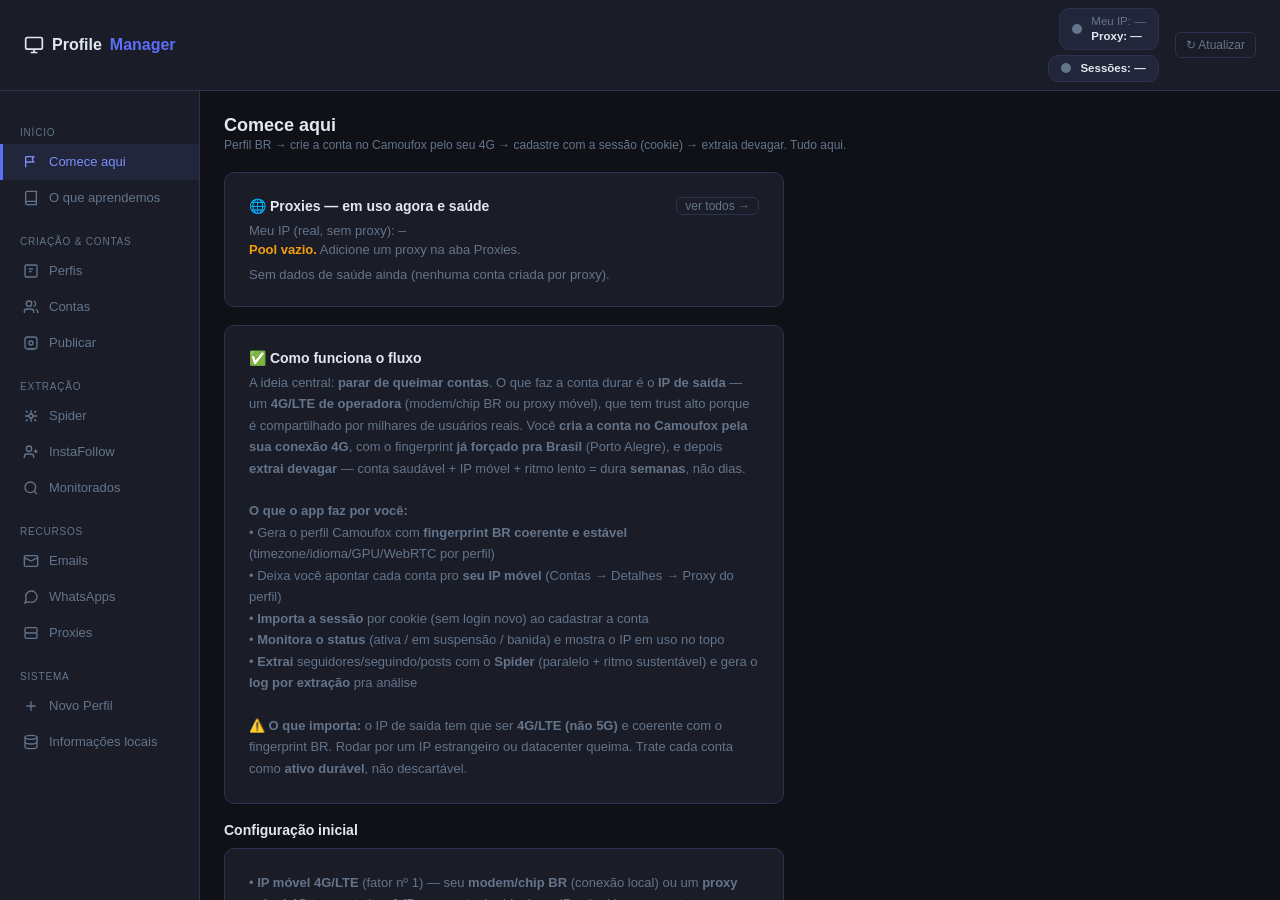
==== commit 621be0ff: "Verificar a sessao de QUALQUER rede, e o diagnostico do YouTube ## O YouTube: a sessao nao esta no p" ====
--- a/static/index.html
+++ b/static/index.html
@@ -1126,7 +1126,7 @@
           <button class="btn btn-ghost btn-sm" onclick="loadAccountsPage()">↻ Atualizar</button>
           <button class="btn btn-ghost btn-sm" onclick="openAddAccount()">+ Adicionar conta</button>
           <button class="btn btn-ghost btn-sm" onclick="exportAccountsCsv()">⤓ Exportar CSV</button>
-          <button class="btn btn-primary btn-sm" onclick="checkAllAccounts()">Verificar todas</button>
+          <button class="btn btn-primary btn-sm" onclick="checkAllAccounts()" title="Abre cada conta no perfil dela e diz onde a sessão caiu. Cobre todas as redes, uma de cada vez.">Verificar todas</button>
         </div>
       </div>
 
@@ -4692,9 +4692,9 @@
         <button class="btn btn-ghost btn-sm" onclick="abrirNoChrome('${escapeHtml(a.platform || 'instagram')}', this, '${escapeHtml(a.username || '')}')" title="Chrome normal, com os SEUS logins. Não renova o IP e não usa o perfil antidetect.">🌐 Chrome</button>
         ${a.profile_exists
           ? `<button class="btn btn-ghost btn-sm" onclick="warmBrowser('${a.profile_id}', this)" title="Aquecer o navegador do perfil (cookies/histórico) antes de usar" ${browserWarming ? 'disabled' : ''}>${browserWarming ? '🔥 ' + fmtCountdown(a.profile_warming.remaining_seconds) : '🔥 Aquecer'}</button>
-             ${(a.platform || 'instagram') === 'instagram'
-                ? `<button class="btn btn-success btn-sm" onclick="checkAccount('${a.id}', this)">Verificar</button>`
-                : `<span style="font-size:10px;color:var(--muted)" title="A detecção lê a tela do Instagram; em outra rede ela concluiria 'sessão expirada' sobre nada. Confira a conta na própria rede.">sem verificação automática</span>`}`
+             <button class="btn btn-success btn-sm" onclick="checkAccount('${a.id}', this)" title="${(a.platform || 'instagram') === 'instagram'
+                ? 'Lê a tela do Instagram: distingue ativa, em suspensão, banida e sessão expirada.'
+                : 'Abre o site da rede no perfil e vê se ele manda para a tela de login. Diz com certeza que NÃO está logada; não prova que está.'}">Verificar</button>`
           : ''}
         <button class="btn btn-ghost btn-sm" onclick="accountDetail('${a.id}')">Detalhes</button>
       </td>
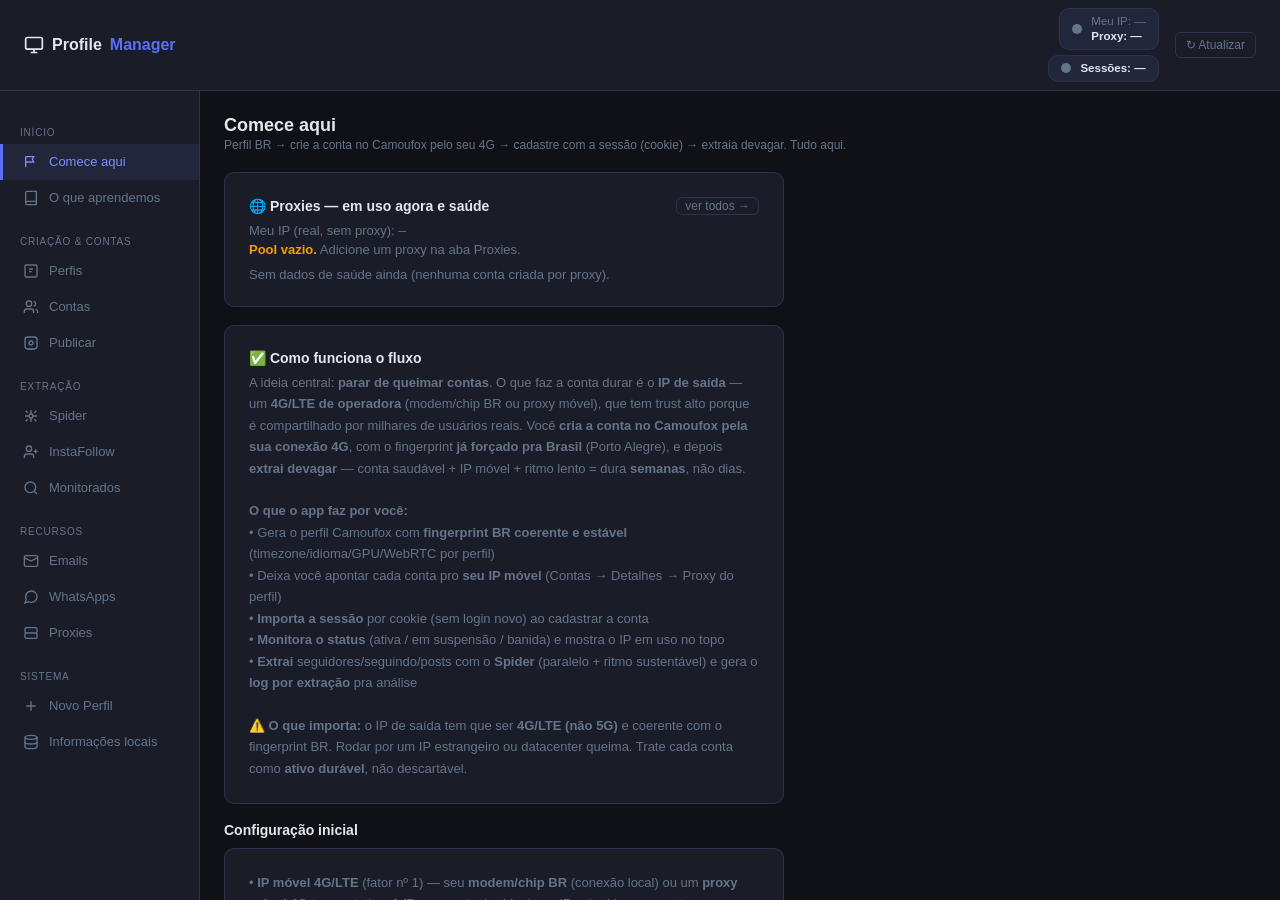
==== commit 3efece8a: "Adaptacao automatica por rede, e a previa mostra o que vai sair A pedido: previa do que sera postado" ====
--- a/static/index.html
+++ b/static/index.html
@@ -433,6 +433,12 @@
                     style="width:100%;box-sizing:border-box;padding:8px 10px;background:var(--surface);border:1px solid var(--border);border-radius:8px;color:var(--text);font-size:13px;resize:vertical"></textarea>
         </div>
         <div style="margin-top:8px;display:flex;align-items:flex-start;gap:6px">
+          <input type="checkbox" id="st-adaptar" checked onchange="storyPrevias()" style="margin-top:3px">
+          <label for="st-adaptar" class="form-hint" style="margin:0;cursor:pointer">
+            <b>Adaptar automaticamente para cada rede.</b> Encurta a legenda que não cabe (preservando o link), troca o destino que a rede não tem e manda vídeo do Instagram para Reels. Cada ajuste aparece no cartão. Desmarcado, a rede sai da leva com o motivo.
+          </label>
+        </div>
+        <div style="margin-top:8px;display:flex;align-items:flex-start;gap:6px">
           <input type="checkbox" id="st-auto-publicar" style="margin-top:3px">
           <label for="st-auto-publicar" class="form-hint" style="margin:0;cursor:pointer">
             Deixar as redes <b>já medidas</b> apertarem publicar sozinhas.
@@ -2404,9 +2410,13 @@
       ? (vid ? vid.name : '')
       : (arq ? arq.name : (_stPost ? 'repost.jpg' : '')));
     fd.append('capa_nome', destino === 'reels' && arq ? arq.name : '');
+    fd.append('adaptar', _pbAdaptar() ? 'true' : 'false');
     fd.append('destino', destino);
     fd.append('link', storyComChip() ? (document.getElementById('st-link').value || '') : '');
     fd.append('personalizacoes', JSON.stringify(_pbPers));
+  // A leva precisa adaptar com a MESMA regra da prévia; mandar só na prévia
+  // faria a tela mostrar uma coisa e a publicação sair outra.
+  fd.append('adaptar', _pbAdaptar() ? 'true' : 'false');
   // Só vai lista aqui se o usuário marcou "pode publicar sozinho". Vazio = a
   // rede medida preenche a tela e PARA, que é o padrão.
   fd.append('auto_publicar', document.getElementById('st-auto-publicar')?.checked
@@ -2457,8 +2467,9 @@
         <b style="font-size:11px">${escapeHtml(d.rede_nome)}</b>
       </div>
       ${previa}
-      <div style="font-size:9px;color:var(--muted);margin-top:4px">${escapeHtml(meta.proporcao || d.formato)} · ${selo}</div>
+      <div style="font-size:9px;color:var(--muted);margin-top:4px">${escapeHtml(meta.proporcao || d.formato)} · ${escapeHtml(d.destino || '')} · ${selo}</div>
       <div style="font-size:9px;color:var(--muted)">@${escapeHtml(d.username || '—')}</div>
+      ${d.publica ? _pbPreviaTexto(d) : ''}
       <div style="font-size:9px;color:${d.publica ? 'var(--muted)' : '#f59e0b'};margin-top:2px;line-height:1.3">${escapeHtml(d.motivo)}</div>
       <div style="display:flex;gap:4px;align-items:center;margin-top:5px">
         <button class="btn btn-sm" style="font-size:9px;padding:2px 6px" onclick="pubAbrirPers('${escapeHtml(d.rede)}')">${_pbAberta === d.rede ? '▾' : '▸'} personalizar</button>
@@ -2574,6 +2585,40 @@
     if (parar) parar();
     toast('Não consegui medir: ' + e.message, true);
   }
+}
+
+/** A legenda que VAI SAIR nesta rede, com o que foi ajustado por cima.
+ *
+ * Isto e a "previa do que sera postado": antes o cartao mostrava a arte e o
+ * formato, mas o TEXTO so aparecia abrindo o painel de personalizar — ou seja,
+ * a parte que mais muda de rede para rede era a que nao se via. E a legenda
+ * mostrada e a ADAPTADA (a que o backend calculou), nunca a comum: se a tela
+ * recalculasse por conta, previa e publicacao poderiam divergir, que e
+ * exatamente o defeito que esta aba ja teve.
+ */
+function _pbAdaptar() {
+  const c = document.getElementById('st-adaptar');
+  return !c || c.checked;
+}
+
+function _pbPreviaTexto(d) {
+  const leg = (d.legenda || '').trim();
+  const r = _pbRedes.find(x => x.id === d.rede) || {};
+  const limite = r.legenda_max || 0;
+  const ajustes = d.adaptado || [];
+
+  const corpo = leg
+    ? `<div style="font-size:9.5px;color:var(--text);line-height:1.35;margin-top:4px;padding:5px 6px;background:var(--bg);border-radius:5px;max-height:62px;overflow:auto;white-space:pre-wrap">${escapeHtml(leg)}</div>
+       <div style="font-size:9px;color:var(--muted);margin-top:2px">${leg.length}${limite ? ' / ' + limite : ''} caracteres</div>`
+    : `<div style="font-size:9px;color:var(--muted);margin-top:4px;font-style:italic">sem legenda</div>`;
+
+  // Os ajustes em ambar, nao em verde: foi o APP que decidiu, e quem le tem de
+  // poder discordar. Adaptacao que nao aparece e adaptacao que engana.
+  const marcas = ajustes.length
+    ? `<div style="font-size:9px;color:#f59e0b;margin-top:3px;line-height:1.3">`
+      + ajustes.map(a => '⚙ ' + escapeHtml(a)).join('<br>') + `</div>`
+    : '';
+  return corpo + marcas;
 }
 
 function pubPainelPers(d) {
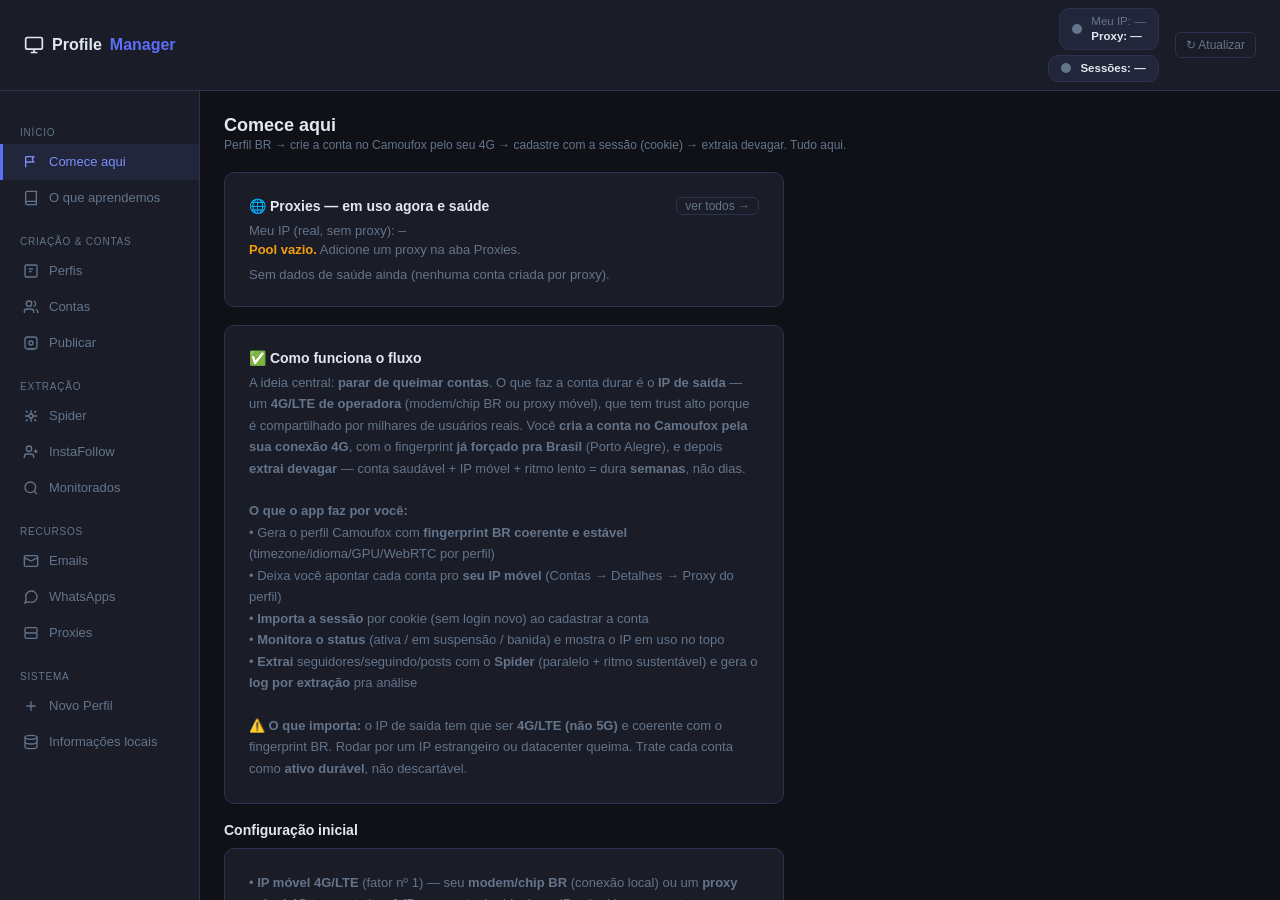
==== commit 575c712f: "A barra de publicar diz o que a leva VAI fazer O botao dizia "Publicar Reels" -- o destino PEDIDO, s" ====
--- a/static/index.html
+++ b/static/index.html
@@ -397,7 +397,7 @@
           </div>
           <div style="flex:1;min-width:200px">
             <label style="display:flex;align-items:center;gap:5px;font-size:11px;color:var(--muted);margin-bottom:3px;cursor:pointer">
-              <input type="checkbox" id="st-com-chip" checked onchange="storyTrocouChip()">
+              <input type="checkbox" id="st-com-chip" onchange="storyTrocouChip()">
               <span>Chip de link na arte</span>
             </label>
             <input id="st-link" value="https://wa.me/" placeholder="cole aqui: wa.me/5551… ou o link de uma publicação" oninput="storyAutoDetectar()"
@@ -408,28 +408,38 @@
             <input id="st-rotulo" placeholder="ex.: ENTRE NO GRUPO" oninput="storyDesenharPrevia()" style="width:100%;box-sizing:border-box;padding:8px 10px;background:var(--surface);border:1px solid var(--border);border-radius:8px;color:var(--text);font-size:13px">
           </div>
           <div style="flex:1;min-width:210px">
-            <div style="font-size:11px;color:var(--muted);margin-bottom:3px">O que publicar</div>
+            <div style="font-size:11px;color:var(--muted);margin-bottom:3px">Destino pedido <span title="É o pedido; cada rede recebe o que ela tem. Story vira feed no X e no Threads, vídeo vira Reels no Instagram — e o cartão de cada uma mostra o que ficou.">· cada rede adapta ⓘ</span></div>
             <select id="st-destino" onchange="storyTrocouDestino()" style="width:100%;padding:8px 10px;background:var(--surface);border:1px solid var(--border);border-radius:8px;color:var(--text);font-size:13px">
               <option value="story:story">Story (9:16)</option>
-              <option value="reels:story">Reels (9:16) — vídeo + capa</option>
+              <option value="reels:story" selected>Vídeo com legenda (9:16) — Reels no Instagram</option>
               <option value="feed:vertical">Post de feed — vertical 4:5</option>
               <option value="feed:quadrado">Post de feed — quadrado 1:1</option>
               <option value="feed:paisagem">Post de feed — paisagem 16:9</option>
             </select>
           </div>
+          <!-- O CONTEUDO: video ou imagem. Video e o padrao porque e o unico
+               denominador comum -- as oito redes aceitam video, e TRES (TikTok,
+               YouTube e Kwai) recusam imagem. -->
           <div>
-            <div style="font-size:11px;color:var(--muted);margin-bottom:3px"><span id="st-img-rotulo">Imagem</span><span id="st-img-opc" style="display:none"> — opcional</span></div>
-            <input id="st-arquivo" type="file" accept="image/*" onchange="storyCarregarImagem(event)" style="font-size:12px">
+            <div style="font-size:11px;color:var(--muted);margin-bottom:3px"><span id="st-img-rotulo">Conteúdo — vídeo ou imagem</span><span id="st-img-opc" style="display:none"> — opcional</span></div>
+            <input id="st-arquivo" type="file" accept="video/*,image/*" onchange="storyCarregarImagem(event)" style="font-size:12px">
+            <div id="st-video-validacao" class="form-hint" role="status"></div>
+            <div id="st-rascunho-status" class="form-hint" role="status">Rascunho automático: carregando…</div>
+            <div id="st-arquivo-nome" style="font-size:10px;color:var(--muted);margin-top:2px"></div>
           </div>
-          <div id="st-video-caixa" style="display:none">
-            <div style="font-size:11px;color:var(--muted);margin-bottom:3px">Vídeo do Reels</div>
-            <input id="st-video" type="file" accept="video/*" onchange="storyTrocouVideo()" style="font-size:12px">
-            <div id="st-video-nome" style="font-size:10px;color:var(--muted);margin-top:2px"></div>
+          <!-- A CAPA so existe quando o conteudo e video: o compositor e de
+               imagem (Pillow), entao e nela que o chip e desenhado, e e ela que
+               o Reels exige. -->
+          <div id="st-capa-caixa" style="display:none">
+            <div style="font-size:11px;color:var(--muted);margin-bottom:3px">Capa (imagem) <span style="color:#f59e0b">— o Reels exige</span></div>
+            <div style="margin-bottom:6px"><label>Segundo da capa <input id="st-capa-tempo" type="number" min="0" step="0.1" value="0" style="width:70px"></label> <button class="btn btn-sm" onclick="storyExtrairCapa(this)">Extrair do vídeo</button></div>
+            <input id="st-capa" type="file" accept="image/*" onchange="storyCarregarCapa(event)" style="font-size:12px">
+            <div id="st-capa-nome" class="form-hint"></div>
           </div>
         </div>
-        <div id="st-legenda-caixa" style="margin-top:10px;display:none">
+        <div id="st-legenda-caixa" style="margin-top:10px">
           <div style="font-size:11px;color:var(--muted);margin-bottom:3px">Legenda do post</div>
-          <textarea id="st-legenda" rows="2" oninput="storyPrevias()" placeholder="O feed do Instagram não tem link clicável — cole o link aqui, é por onde a pessoa copia."
+          <textarea id="st-legenda" rows="2" oninput="storyPrevias()" placeholder="Escreva a legenda do vídeo ou imagem. Inclua o link, se desejar."
                     style="width:100%;box-sizing:border-box;padding:8px 10px;background:var(--surface);border:1px solid var(--border);border-radius:8px;color:var(--text);font-size:13px;resize:vertical"></textarea>
         </div>
         <div style="margin-top:8px;display:flex;align-items:flex-start;gap:6px">
@@ -439,12 +449,36 @@
           </label>
         </div>
         <div style="margin-top:8px;display:flex;align-items:flex-start;gap:6px">
-          <input type="checkbox" id="st-auto-publicar" style="margin-top:3px">
+          <input type="checkbox" id="st-auto-publicar" onchange="_storyDesenharCartoes()" style="margin-top:3px">
           <label for="st-auto-publicar" class="form-hint" style="margin:0;cursor:pointer">
-            Deixar as redes <b>já medidas</b> apertarem publicar sozinhas.
-            <span style="color:#f59e0b">Só marque depois de ver uma leva preencher a tela certo</span> — desmarcado, elas param antes do clique e você confere.
+            Autorizar publicação automática no <b>Instagram e nas redes com preenchimento medido</b>.
+            <span style="color:#f59e0b">Só marque depois de ver uma leva preencher a tela certo</span> — Desmarcado, o Instagram fica pendente; as outras redes abrem para conferência, sem o clique final.
           </label>
         </div>
+        <!-- LEGENDAS DE FORA. O modelo nao tem acesso ao app: ele devolve um
+             arquivo com uma secao por rede e o app le. Sem chave de API, sem
+             custo por token e sem decisao nao-deterministica no motor. -->
+        <details id="st-legendas-painel" style="margin-top:10px;border:1px solid var(--border);border-radius:10px;padding:10px 12px;background:var(--surface)">
+          <summary style="cursor:pointer;font-size:12px;font-weight:600">📝 Trazer legendas escritas fora (ChatGPT, Grok…)</summary>
+          <div class="form-hint" style="margin:8px 0">
+            1 · Copie o briefing e cole no modelo. 2 · Cole aqui o que ele devolver. O formato é <code>=== REDE ===</code> seguido do texto.
+          </div>
+          <div style="display:flex;gap:6px;flex-wrap:wrap;margin-bottom:8px">
+            <button class="btn btn-ghost btn-sm" onclick="legCopiarBriefing(this)">⧉ Copiar briefing para o modelo</button>
+            <label class="btn btn-ghost btn-sm" style="cursor:pointer;margin:0">
+              📄 Escolher arquivo
+              <input type="file" accept=".txt,.md,text/plain" style="display:none" onchange="legDoArquivo(event)">
+            </label>
+          </div>
+          <textarea id="st-legendas-txt" rows="5" placeholder="=== INSTAGRAM (Reels) ===&#10;texto da legenda…&#10;&#10;=== X ===&#10;…"
+                    style="width:100%;box-sizing:border-box;padding:7px 9px;background:var(--bg);border:1px solid var(--border);border-radius:8px;color:var(--text);font-size:11.5px;font-family:ui-monospace,monospace;resize:vertical"></textarea>
+          <div style="display:flex;gap:6px;align-items:center;margin-top:8px">
+            <button class="btn btn-primary btn-sm" onclick="legAplicar(this)">Aplicar às redes</button>
+            <button class="btn btn-ghost btn-sm" onclick="legLimpar()">Limpar</button>
+          </div>
+          <div id="st-legendas-aviso" style="margin-top:8px"></div>
+        </details>
+
         <div id="st-aviso-feed" class="form-hint" style="margin-top:6px;display:none;color:#f59e0b">
           <span id="st-aviso-feed-txt">⚠ No <b>feed</b> o chip fica só <b>desenhado</b> — o Instagram não tem link clicável em post, nem na legenda. Quem leva a pessoa ao destino é o texto, não o toque.</span>
         </div>
@@ -468,7 +502,7 @@
 
       <div class="card" style="margin-bottom:14px">
         <div style="font-weight:600;font-size:13px;margin-bottom:2px">As redes desta persona</div>
-        <div class="form-hint" style="margin-bottom:10px">Uma prévia <b>por rede</b>, no formato dela, com a arte encaixada igual ao backend (a arte inteira cabe, a sobra vira fundo — nada é esticado). Marcada e <span style="color:#22c55e">verde</span> = entra na leva. Clique em <b>personalizar</b> para dar legenda, link ou formato próprios a uma rede.</div>
+        <div class="form-hint" style="margin-bottom:10px">Prévia <b>por rede</b>: imagens são compostas no formato indicado. Vídeos mantêm o formato original, sem recorte ou conversão. A capa é usada apenas no Reels do Instagram. Marcada e <span style="color:#22c55e">verde</span> = entra na leva. Clique em <b>personalizar</b> para dar legenda, link ou formato próprios a uma rede.</div>
         <div id="st-previas" style="display:flex;flex-wrap:wrap;gap:10px"></div>
         <div id="st-previas-vazio" class="form-hint">Escolha uma imagem para ver as prévias.</div>
         <div id="st-faltam" class="form-hint" style="margin-top:10px"></div>
@@ -478,18 +512,18 @@
         <div style="display:flex;gap:8px;flex-wrap:wrap;align-items:center">
           <button class="btn" onclick="storyCompor(this)">🎨 Ver a arte composta</button>
           <label style="display:flex;align-items:center;gap:6px;font-size:12px;cursor:pointer">
-            <input type="checkbox" id="st-simular" checked> <b>Simulação</b> — decide tudo e não publica
+            <input type="checkbox" id="st-simular" checked onchange="storyAtualizarBotao()"> <b>Simulação</b> — decide tudo e não publica
           </label>
           <div style="display:flex;align-items:center;gap:6px;font-size:12px">
             Espalhar
             <input id="st-espalhar" type="number" min="0" max="300" value="12" style="width:58px;padding:5px 7px;background:var(--surface);border:1px solid var(--border);border-radius:6px;color:var(--text);font-size:12px">
             s
           </div>
-          <button class="btn btn-primary" id="st-publicar" onclick="storyPublicarLeva(this)">📣 <span id="st-publicar-rotulo">Publicar na leva</span></button>
+          <button class="btn btn-primary" id="st-publicar" onclick="storyPublicarLeva(this)"><span id="st-publicar-rotulo">Publicar na leva</span></button>
           <span id="st-publicar-por-que" style="font-size:12px;color:var(--muted)"></span>
           <span id="st-status" style="font-size:12px;color:var(--muted)"></span>
         </div>
-        <div class="form-hint" style="margin-top:8px"><b>Ver a arte composta</b> mostra o resultado real no formato escolhido — opcional, só para conferir. A leva compõe sozinha a arte <b>de cada rede</b>, no formato de cada uma.</div>
+        <div class="form-hint" style="margin-top:8px">O botão mostra <b>quantas redes</b> vão receber e fica <span style="color:var(--red)">vermelho</span> quando a simulação está desligada. Passe o mouse para ver as contas, uma a uma. <b>Ver a arte composta</b> mostra o resultado real no formato escolhido — opcional, só para conferir. A leva compõe imagens e a capa do Instagram. O vídeo é enviado sem alterações.</div>
         <div class="form-hint" style="margin-top:4px">Seis publicações no mesmo milissegundo do mesmo IP é assinatura de máquina (lição de 21/08) — por isso as saídas são espalhadas. Em <code>0</code> saem juntas. A leva renova o IP do modem <b>uma vez</b>, antes de começar.</div>
         <div id="st-resultado" style="margin-top:12px"></div>
       </div>
@@ -2370,6 +2404,7 @@
  * prévia que o usuário leria. */
 let _stTimerPlano = null;
 function storyPrevias() {
+  if (typeof storyAgendarRascunho === 'function') storyAgendarRascunho();
   clearTimeout(_stTimerPlano);
   _stTimerPlano = setTimeout(_storyPlanoEDesenho, 180);
 }
@@ -2395,32 +2430,21 @@
   vazio.style.display = 'none';
 
   const { destino } = storyDestino();
-  const arq = document.getElementById('st-arquivo').files[0];
+  const arq = storyConteudo();
   try {
     const fd = new FormData();
     fd.append('profile_id', p.profile_id);
     fd.append('legenda', document.getElementById('st-legenda').value || '');
     // Só o NOME do arquivo: é dele que sai o tipo (imagem/vídeo). Mandar os
     // bytes a cada tecla subiria o vídeo inteiro por dígito.
-    // No Reels a MIDIA e o video e a ARTE e a capa: e o nome do video que
-    // diz ao plano que o conteudo e video, e a capa que o deixa recusar
-    // "Reels sem capa" antes de alguem subir o video inteiro.
-    const vid = document.getElementById('st-video')?.files[0];
-    fd.append('arquivo_nome', destino === 'reels'
-      ? (vid ? vid.name : '')
-      : (arq ? arq.name : (_stPost ? 'repost.jpg' : '')));
-    fd.append('capa_nome', destino === 'reels' && arq ? arq.name : '');
+    // So os NOMES: e deles que o plano tira o tipo (video/imagem) e a
+    // existencia da capa, sem subir o video inteiro a cada tecla.
+    fd.append('arquivo_nome', arq ? arq.name : (_stPost ? 'repost.jpg' : ''));
+    fd.append('capa_nome', storyCapa()?.name || '');
     fd.append('adaptar', _pbAdaptar() ? 'true' : 'false');
     fd.append('destino', destino);
     fd.append('link', storyComChip() ? (document.getElementById('st-link').value || '') : '');
     fd.append('personalizacoes', JSON.stringify(_pbPers));
-  // A leva precisa adaptar com a MESMA regra da prévia; mandar só na prévia
-  // faria a tela mostrar uma coisa e a publicação sair outra.
-  fd.append('adaptar', _pbAdaptar() ? 'true' : 'false');
-  // Só vai lista aqui se o usuário marcou "pode publicar sozinho". Vazio = a
-  // rede medida preenche a tela e PARA, que é o padrão.
-  fd.append('auto_publicar', document.getElementById('st-auto-publicar')?.checked
-    ? _pbRedes.filter(x => x.tem_receita).map(x => x.id).join(',') : '');
     const r = await apiForm('POST', '/redes/plano', fd);
     _pbPlano = r.plano || [];
   } catch (e) {
@@ -2428,6 +2452,25 @@
     return;
   }
   _storyDesenharCartoes();
+  return true;
+}
+
+function storyRedesAutomaticas() {
+  if (!document.getElementById('st-auto-publicar')?.checked) return [];
+  return _pbRedes.filter(r => r.transporte === 'instagrapi' || r.tem_receita).map(r => r.id);
+}
+
+let _stVideoArquivo = null;
+let _stVideoURL = '';
+function storyVideoURL() {
+  const arquivo = storyConteudo();
+  const video = storyEhVideo(arquivo) ? arquivo : null;
+  if (video !== _stVideoArquivo) {
+    if (_stVideoURL) URL.revokeObjectURL(_stVideoURL);
+    _stVideoArquivo = video;
+    _stVideoURL = video ? URL.createObjectURL(video) : '';
+  }
+  return _stVideoURL;
 }
 
 function _storyDesenharCartoes() {
@@ -2448,11 +2491,18 @@
     const px = meta.px || [1080, 1920];
     const borda = !d.publica ? 'var(--border)' : (temPers ? '#818cf8' : (marcada ? '#22c55e' : 'var(--border)'));
     const _r0 = _pbRedes.find(x => x.id === d.rede) || {};
-    const selo = d.transporte === 'instagrapi' ? '⚡ sozinho'
-               : (_r0.tem_receita ? '✎ preenche' : '🖐 assistido');
+    const autorizado = storyRedesAutomaticas().includes(d.rede);
+    const selo = d.transporte === 'instagrapi' ? (autorizado ? '⚡ publica' : '⏸ aguarda autorização')
+               : (_r0.tem_receita ? (autorizado ? '⚡ publica' : '✎ preenche') : '🖐 assistido');
+    const video = storyEhVideo({name: d.arquivo});
+    const videoURL = video && !(d.personalizado || []).includes('arquivo') ? storyVideoURL() : '';
     // A prévia usa object-fit: contain sobre aspect-ratio, que é exatamente o
     // que o `_encaixar` faz no Pillow; o chip usa as MESMAS coordenadas 0-1.
-    const previa = temImagem
+    const previa = video
+      ? `${videoURL ? `<video controls preload="metadata" src="${videoURL}" style="width:100%;max-height:220px;background:#101010" aria-label="Vídeo original"></video>` : '<div class="form-hint">Vídeo personalizado — confira o arquivo no compositor da rede.</div>'}
+         <div style="font-size:10px;color:var(--muted)">Vídeo original — sem conversão de proporção</div>
+         ${d.rede === 'instagram' && temImagem ? `<img src="${img.src}" style="width:48px;max-height:72px;object-fit:contain" alt="Capa do Instagram"><div style="font-size:10px;color:var(--muted)">Capa do Instagram; não faz parte do vídeo</div>` : ''}`
+      : temImagem
       ? `<div style="position:relative;width:100%;aspect-ratio:${px[0]} / ${px[1]};background:#101010;border-radius:5px;overflow:hidden;${d.publica ? '' : 'opacity:.4'}">
            <img src="${img.src}" style="width:100%;height:100%;object-fit:contain;display:block">
            ${chip ? `<div style="position:absolute;left:${(_stRect.x - _stRect.largura / 2) * 100}%;top:${(_stRect.y - _stRect.altura / 2) * 100}%;width:${_stRect.largura * 100}%;height:${_stRect.altura * 100}%;background:rgba(255,255,255,.92);border-radius:3px;display:flex;align-items:center;justify-content:center;overflow:hidden">
@@ -2467,10 +2517,10 @@
         <b style="font-size:11px">${escapeHtml(d.rede_nome)}</b>
       </div>
       ${previa}
-      <div style="font-size:9px;color:var(--muted);margin-top:4px">${escapeHtml(meta.proporcao || d.formato)} · ${escapeHtml(d.destino || '')} · ${selo}</div>
+      <div style="font-size:9px;color:var(--muted);margin-top:4px">${video ? 'formato original' : escapeHtml(meta.proporcao || d.formato)} · ${escapeHtml(d.destino || '')} · ${selo}</div>
       <div style="font-size:9px;color:var(--muted)">@${escapeHtml(d.username || '—')}</div>
       ${d.publica ? _pbPreviaTexto(d) : ''}
-      <div style="font-size:9px;color:${d.publica ? 'var(--muted)' : '#f59e0b'};margin-top:2px;line-height:1.3">${escapeHtml(d.motivo)}</div>
+      <div style="font-size:9px;color:${d.publica ? 'var(--muted)' : '#f59e0b'};margin-top:2px;line-height:1.3">${escapeHtml(d.transporte === 'instagrapi' && d.publica && !autorizado ? 'Sem envio: autorize a publicação automática para publicar no Instagram.' : d.motivo)}</div>
       <div style="display:flex;gap:4px;align-items:center;margin-top:5px">
         <button class="btn btn-sm" style="font-size:9px;padding:2px 6px" onclick="pubAbrirPers('${escapeHtml(d.rede)}')">${_pbAberta === d.rede ? '▾' : '▸'} personalizar</button>
         ${temPers ? `<button class="btn btn-sm" style="font-size:9px;padding:2px 6px" title="voltar ao conteúdo comum" onclick="pubLimparPers('${escapeHtml(d.rede)}')">↺</button>` : ''}
@@ -2484,6 +2534,8 @@
       ${_pbAberta === d.rede ? pubPainelPers(d) : ''}
     </div>`;
   }).join('');
+
+  storyAtualizarBotao();
 
   const semConta = (p.faltam || []).map(r => (_pbRedes.find(x => x.id === r) || {}).nome || r);
   faltam.innerHTML = semConta.length
@@ -2647,6 +2699,99 @@
 }
 
 let _pbTimerPers = null;
+/* ── Legendas vindas de fora ─────────────────────────────────────────────
+ *
+ * O ciclo: o app gera o BRIEFING (formato + limite de cada rede), voce cola no
+ * modelo, e o que ele devolver volta para ca. O limite e a informacao que o
+ * modelo nao tem como saber, e e justamente a que faz a legenda voltar grande
+ * demais -- por isso ela vai no briefing.
+ */
+async function legCopiarBriefing(btn) {
+  const p = _stPerfilAtual();
+  try {
+    const r = await api('GET', '/legendas/briefing'
+      + (p ? '?profile_id=' + encodeURIComponent(p.profile_id) : ''));
+    await navigator.clipboard.writeText(r.texto);
+    toast('Briefing copiado — cole no modelo (' + r.redes + ' rede(s)).');
+  } catch (e) {
+    toast('Não consegui copiar: ' + e.message, 'error');
+  }
+}
+
+function legDoArquivo(ev) {
+  const f = ev.target.files && ev.target.files[0];
+  if (!f) return;
+  const leitor = new FileReader();
+  leitor.onload = () => {
+    document.getElementById('st-legendas-txt').value = leitor.result || '';
+    legAplicar();
+  };
+  leitor.readAsText(f);
+  ev.target.value = '';   // deixa reescolher o MESMO arquivo depois de editar
+}
+
+/** Aplica as legendas do arquivo na personalizacao de cada rede.
+ *
+ * Quem decide o que e de quem e o BACKEND (`legendas.importar`), nao a tela:
+ * os apelidos ("X (Twitter)", "Tik Tok"), os limites e a conferencia do
+ * destino vivem num lugar so, com teste. Repetir isso aqui criaria uma segunda
+ * versao que divergiria na primeira correcao.
+ */
+async function legAplicar(btn) {
+  const txt = (document.getElementById('st-legendas-txt').value || '').trim();
+  const caixa = document.getElementById('st-legendas-aviso');
+  if (!txt) { toast('Cole o texto das legendas primeiro.', 'error'); return; }
+  const p = _stPerfilAtual();
+  const parar = btn ? runBtnCountdown(btn, 4) : null;
+  try {
+    const fd = new FormData();
+    fd.append('texto', txt);
+    if (p) fd.append('profile_id', p.profile_id);
+    const r = await apiForm('POST', '/legendas/importar', fd, 30000);
+    if (parar) parar();
+
+    const redes = Object.keys(r.legendas || {});
+    redes.forEach(rede => {
+      const d = r.legendas[rede];
+      _pbPers[rede] = _pbPers[rede] || {};
+      _pbPers[rede].legenda = d.legenda;
+      // Destino em branco NAO vira personalizacao: seria fixar "" como
+      // escolha (a regra de `conteudo_da_rede`: string vazia e escolha, nao
+      // heranca) e travar o destino da rede em nada.
+      if (d.destino) _pbPers[rede].destino = d.destino;
+    });
+
+    caixa.innerHTML = legAvisosHtml(redes, r.avisos || []);
+    storyPrevias();
+    toast(redes.length
+      ? '📝 ' + redes.length + ' legenda(s) aplicada(s).'
+      : 'Nenhuma legenda reconhecida — veja os avisos.', redes.length ? 'success' : 'error');
+  } catch (e) {
+    if (parar) parar();
+    caixa.innerHTML = '';
+    toast('Não consegui ler: ' + e.message, 'error');
+  }
+}
+
+/** Os avisos ficam na TELA, nao num toast que some. Eles sao o motivo de o
+ * importador existir: arquivo escrito por modelo erra nome de rede, destino e
+ * tamanho, e "importei 4 de 5" sem dizer qual sumiu e pior que um erro. */
+function legAvisosHtml(redes, avisos) {
+  const ok = redes.length
+    ? `<div style="font-size:11px;color:#22c55e">✓ aplicado em: ${redes.map(r => escapeHtml(nomeDaRede(r))).join(', ')}</div>`
+    : '';
+  const alerta = avisos.length
+    ? `<div style="font-size:11px;color:#f59e0b;margin-top:4px;line-height:1.4">`
+      + avisos.map(a => '⚠ ' + escapeHtml(a)).join('<br>') + `</div>`
+    : '';
+  return ok + alerta;
+}
+
+function legLimpar() {
+  document.getElementById('st-legendas-txt').value = '';
+  document.getElementById('st-legendas-aviso').innerHTML = '';
+}
+
 function pubSetPers(rede, campo, valor) {
   _pbPers[rede] = _pbPers[rede] || {};
   _pbPers[rede][campo] = valor;
@@ -2668,20 +2813,25 @@
 async function storyPublicarLeva(btn) {
   const p = _stPerfilAtual();
   if (!p) return toast('Escolha uma persona', 'error');
+  if (!await _storyPlanoEDesenho()) return toast('Não foi possível atualizar o plano. Tente novamente.', 'error');
   const pedidas = _stRedesPedidas().filter(r => (_pbPlano.find(d => d.rede === r) || {}).publica);
   if (!pedidas.length) return toast('Nenhuma rede marcada pode receber este conteúdo', 'error');
 
+  if (!await storyValidarMidia()) return;
   const simular = document.getElementById('st-simular').checked;
-  const arq = document.getElementById('st-arquivo').files[0];
-  const vid = document.getElementById('st-video')?.files[0];
-  const ehReels = storyDestino().destino === 'reels';
-  if (ehReels) {
-    if (!vid) return toast('O Reels precisa do vídeo', 'error');
-    if (!arq) return toast('O Reels precisa de uma capa (imagem) — é nela que o chip é desenhado', 'error');
-  } else if (!arq && !_stPost) {
-    return toast('Escolha uma imagem ou busque uma publicação', 'error');
-  }
-  if (!simular && !confirm(`Publicar de verdade em ${pedidas.length} rede(s) pela persona "${p.perfil}"?`)) return;
+  const arq = storyConteudo();
+  const capa = storyCapa();
+  const ehVideo = storyEhVideo(arq);
+  if (!arq && !_stPost) {
+    return toast('Escolha o conteúdo (vídeo ou imagem) ou busque uma publicação', 'error');
+  }
+  // O Reels exige capa, e com vídeo o Instagram SEMPRE vira Reels (a adaptação
+  // faz isso). Então vídeo sem capa não publica no Instagram — avisar aqui
+  // custa um toast; descobrir na leva custa a leva.
+  if (ehVideo && !capa && pedidas.includes('instagram')) {
+    return toast('Vídeo no Instagram vai como Reels, e o Reels exige uma capa (imagem).', 'error');
+  }
+  if (!simular && !confirm(`Executar leva para a persona "${p.perfil}"?\nPublicação automática autorizada: ${pedidas.filter(r => storyRedesAutomaticas().includes(r)).join(', ') || 'nenhuma'}.\nAs demais redes abrem para conferência; Instagram sem autorização fica pendente.`)) return;
 
   const chip = storyComChip();
   const fd = new FormData();
@@ -2697,14 +2847,13 @@
   fd.append('simular', simular ? 'true' : 'false');
   fd.append('espalhar_segundos', document.getElementById('st-espalhar').value || '12');
   fd.append('personalizacoes', JSON.stringify(_pbPers));
-  // A troca de papel acontece AQUI, num lugar só: para o backend `arquivo` e
-  // sempre a midia e `capa` e sempre a imagem de capa.
-  if (ehReels) {
-    fd.append('arquivo', vid);
-    fd.append('capa', arq);
-  } else if (arq) {
-    fd.append('arquivo', arq);
-  }
+  fd.append('adaptar', _pbAdaptar() ? 'true' : 'false');
+  fd.append('auto_publicar', storyRedesAutomaticas().join(','));
+  // Sem troca de papel: `arquivo` e o conteudo e `capa` e a capa, aqui e no
+  // backend. A inversao antiga (no Reels a imagem virava capa e o video virava
+  // arquivo) existia porque a imagem era o campo principal -- deixou de ser.
+  if (arq) fd.append('arquivo', arq);
+  if (capa) fd.append('capa', capa);
 
   const st = document.getElementById('st-status');
   st.textContent = simular ? 'Simulando…' : 'Publicando na leva…';
@@ -2714,7 +2863,7 @@
     storyRenderLeva(r);
     st.textContent = r.simulado
       ? 'Simulação concluída — nada foi publicado.'
-      : `${r.publicadas} publicada(s), ${r.preenchidas || 0} preenchida(s) esperando o seu clique, ${r.assistidas} aberta(s), ${r.falhas} falha(s).`;
+      : `${r.publicadas} publicada(s), ${r.preenchidas || 0} preenchida(s) esperando o seu clique, ${r.assistidas} aberta(s), ${r.pendentes || 0} pendente(s), ${r.falhas} falha(s).`;
     toast(r.simulado ? '◌ Simulação concluída' : '📣 Leva encerrada', r.falhas ? 'error' : 'success');
   } catch (e) {
     st.textContent = 'Falhou: ' + e.message;
@@ -2726,7 +2875,7 @@
 
 function storyRenderLeva(r) {
   const linhas = (r.plano || []).map(d => {
-    const icone = { publicado: '✓', preenchido: '✎', assistido: '🖐', simulado: '◌', falhou: '✗' }[d.desfecho] || '⤫';
+    const icone = { publicado: '✓', preenchido: '✎', assistido: '🖐', simulado: '◌', pendente: '⏸', falhou: '✗' }[d.desfecho] || '⤫';
     const cor = d.desfecho === 'falhou' ? '#ef4444'
               : d.desfecho === 'publicado' ? '#22c55e'
               : d.desfecho === 'preenchido' ? '#818cf8'
@@ -4974,6 +5123,8 @@
 let _stFormatos = {};
 
 async function loadStoryCreator() {
+  storyTrocouDestino();
+  storyTrocouChip();
   try {
     const [cat, perfis] = await Promise.all([
       api('GET', '/redes'),
@@ -4995,28 +5146,93 @@
       ? _pbPerfis.map(p => `<option value="${escapeHtml(p.profile_id)}">${escapeHtml(p.perfil || p.profile_id)} — ${p.ativas} rede(s) ativa(s)</option>`).join('')
       : '<option value="">(nenhum perfil cadastrado)</option>';
     if (anterior && _pbPerfis.some(p => p.profile_id === anterior)) sel.value = anterior;
-    storyTrocouPerfil();
+    if (!_stDraftReady || sel.value !== anterior) storyTrocouPerfil();
+    await storyRestaurarRascunho();
   } catch (e) {
     document.getElementById('st-status').textContent = 'não consegui carregar: ' + (e.message || 'erro');
   }
 }
 
+/** O arquivo e VIDEO? Decide pela extensao, igual ao backend
+ * (`redes.tipo_do_conteudo`) -- os dois precisam concordar, senao a tela
+ * mostraria um fluxo e o plano decidiria outro. */
+function storyEhVideo(f) {
+  return !!f && /\.(mp4|mov|m4v|webm|avi|mkv)$/i.test(f.name || '');
+}
+
+function storyConteudo() {
+  return document.getElementById('st-arquivo')?.files[0] || _stConteudoRestaurado || null;
+}
+
+function storyCapa() {
+  return storyEhVideo(storyConteudo()) ? (document.getElementById('st-capa')?.files[0] || _stCapaRestaurada || null) : null;
+}
+
+/** Entrou conteudo: video ou imagem.
+ *
+ * ⚠ Video NAO tem previa de arte, e isso nao e preguica: o compositor e o
+ * Pillow, que so mexe em imagem. Desenhar o chip num video exigiria ffmpeg,
+ * que este projeto nao instalou. Entao, com video, o chip vai na CAPA -- e a
+ * tela diz isso em vez de mostrar um retangulo que nao vai a lugar nenhum.
+ */
 function storyCarregarImagem(ev) {
   const f = ev.target.files && ev.target.files[0];
   if (!f) return;
+  _stConteudoRestaurado = f;
+  storyValidarMidia();
+  const nome = document.getElementById('st-arquivo-nome');
+  if (nome) nome.textContent = (storyEhVideo(f) ? '🎬 ' : '🖼 ') + f.name;
+  _stArquivoComposto = null;
+  document.getElementById('st-resultado').innerHTML = '';
+
+  if (storyEhVideo(f)) {
+    // o palco passa a mostrar a CAPA, se houver
+    storyMostrarArte(storyCapa());
+    storyBotaoPublicar(false, 'vídeo novo — o chip vai na capa, não no vídeo');
+  } else {
+    storyMostrarArte(f);
+    storyBotaoPublicar(false, 'imagem nova — a arte composta na tela ficou velha');
+  }
+  storyTrocouDestino();
+}
+
+function storyCarregarCapa(ev) {
+  const f = ev.target.files && ev.target.files[0];
+  if (!f) return;
+  _stCapaRestaurada = f;
+  document.getElementById('st-capa-nome').textContent = f.name;
+  // Com video, e a capa que vira o palco: o retangulo do chip e desenhado
+  // nela, porque e ela que o Reels publica e que aparece na grade do perfil.
+  if (storyEhVideo(storyConteudo())) storyMostrarArte(f);
+  _stArquivoComposto = null;
+  document.getElementById('st-resultado').innerHTML = '';
+  storyBotaoPublicar(false, 'capa nova — componha novamente para conferir');
+  storyPrevias();
+}
+
+/** Poe uma imagem no palco (ou esvazia). Separado porque agora DUAS entradas
+ * podem alimentar o palco: o conteudo (quando e imagem) e a capa (quando o
+ * conteudo e video). */
+function storyMostrarArte(f) {
   const img = document.getElementById('st-img');
+  const vazio = document.getElementById('st-vazio');
+  const rect = document.getElementById('st-rect');
+  if (!f) {
+    img.style.display = 'none';
+    rect.style.display = 'none';
+    vazio.style.display = '';
+    vazio.textContent = 'Vídeo escolhido. Envie uma capa para posicionar o chip.';
+    storyPrevias();
+    return;
+  }
   img.onload = () => {
-    document.getElementById('st-vazio').style.display = 'none';
+    vazio.style.display = 'none';
     img.style.display = '';
-    document.getElementById('st-rect').style.display = '';
+    rect.style.display = '';
     storyAplicarRect();
     storyDesenharPrevia();
   };
   img.src = URL.createObjectURL(f);
-  storyTrocouDestino();          // a previa nasce na proporcao do destino
-  _stArquivoComposto = null;
-  storyBotaoPublicar(false, 'imagem nova — a arte composta na tela ficou velha');
-  document.getElementById('st-resultado').innerHTML = '';
 }
 
 /** A arte composta na tela ficou velha — avisa, mas NÃO trava a publicação.
@@ -5075,7 +5291,7 @@
                 paisagem: [1920, 1080], pin: [1000, 1500] };
 
 function storyDestino() {
-  const v = (document.getElementById('st-destino')?.value || 'story:story').split(':');
+  const v = (document.getElementById('st-destino')?.value || 'reels:story').split(':');
   return { destino: v[0], formato: v[1] };
 }
 
@@ -5101,12 +5317,16 @@
   }
   const feed = destino === 'feed';
   const reels = destino === 'reels';
-  const rot = document.getElementById('st-publicar-rotulo');
-  if (rot) rot.textContent = reels ? 'Publicar Reels' : (feed ? 'Publicar post' : 'Publicar story');
+  // ⚠ O rotulo do botao NAO sai mais daqui. Ele dizia "Publicar Reels" a
+  // partir do destino PEDIDO -- sobra de quando a aba publicava num Instagram
+  // so. Hoje a leva vai para varias redes, cada uma com o destino DELA depois
+  // da adaptacao, e prometer "Reels" no botao e prometer errado. Quem escreve
+  // o rotulo agora e `storyAtualizarBotao`, a partir do plano.
+  storyAtualizarBotao();
   // Reels tem legenda, como o feed. E, como o feed, NÃO tem link clicável —
   // mas por um motivo que vale dizer diferente: ali o chip vai na CAPA, que é
   // o que aparece na grade do perfil.
-  document.getElementById('st-legenda-caixa').style.display = (feed || reels) ? '' : 'none';
+  document.getElementById('st-legenda-caixa').style.display = '';
   document.getElementById('st-aviso-feed').style.display = (feed || reels) ? '' : 'none';
   const avisoTxt = document.getElementById('st-aviso-feed-txt');
   if (avisoTxt) {
@@ -5114,13 +5334,13 @@
       ? '⚠ O <b>Reels</b> não tem link clicável. O chip é desenhado na <b>capa</b> — que é a imagem que aparece na grade do perfil — e o link vai na legenda.'
       : '⚠ No <b>feed</b> o chip fica só <b>desenhado</b> — o Instagram não tem link clicável em post, nem na legenda. Quem leva a pessoa ao destino é o texto, não o toque.';
   }
-  // No Reels o arquivo de imagem passa a ser a CAPA: é ela que o compositor
-  // desenha e é ela que carrega o chip. O vídeo é a mídia, e ganha campo
-  // próprio — mexer num vídeo exigiria ffmpeg, que este projeto não instalou.
-  const vcx = document.getElementById('st-video-caixa');
-  if (vcx) vcx.style.display = reels ? '' : 'none';
-  const irot = document.getElementById('st-img-rotulo');
-  if (irot) irot.textContent = reels ? 'Capa do Reels (imagem)' : 'Imagem';
+  // A CAPA aparece quando o conteúdo é VÍDEO — não quando o destino é Reels.
+  // O gatilho é o tipo do arquivo porque é ele que decide se há arte para
+  // compor: com vídeo o compositor (Pillow) não tem o que fazer, e o chip só
+  // pode ir na capa.
+  const ehVideo = storyEhVideo(storyConteudo());
+  const ccx = document.getElementById('st-capa-caixa');
+  if (ccx) ccx.style.display = ehVideo ? '' : 'none';
   // A arte composta ficou com o formato antigo: travar é mais honesto que
   // publicar 9:16 num post 1:1.
   if (_stArquivoComposto) {
@@ -5137,16 +5357,49 @@
  * cima -- foi assim que o caso apareceu, com o chip tapando o "GRUPO DO
  * WHATSAPP" da propria peca. Desmarcado: o retangulo some da previa, o campo
  * de link sai de cena e a arte sobe como esta. */
-/** O vídeo do Reels entrou: só mostra o nome e refaz as prévias.
+/** O botao diz o que a leva VAI fazer: quantas redes, e se publica de verdade.
  *
- * Não há prévia do vídeo de propósito — a arte que o app compõe é a CAPA, e
- * mostrar um quadro do vídeo exigiria ffmpeg. Fingir prévia do que não se
- * compõe seria prometer o que não acontece. */
-function storyTrocouVideo() {
-  const f = document.getElementById('st-video').files[0];
-  const alvo = document.getElementById('st-video-nome');
-  if (alvo) alvo.textContent = f ? ('🎬 ' + f.name) : '';
-  storyPrevias();
+ * Antes dizia "Publicar Reels" -- o destino PEDIDO, de quando a aba publicava
+ * num Instagram so. Com varias redes e adaptacao por rede, esse rotulo
+ * prometia o que nao ia acontecer.
+ *
+ * E quando a simulacao esta DESLIGADA o botao fica vermelho e diz "de
+ * verdade". A caixinha de simulacao e facil de desmarcar sem querer, e a
+ * diferenca entre as duas coisas e irreversivel -- o botao tem de parecer
+ * diferente, nao so se chamar diferente.
+ */
+function storyAtualizarBotao() {
+  const b = document.getElementById('st-publicar');
+  const rot = document.getElementById('st-publicar-rotulo');
+  if (!b || !rot) return;
+  const simular = document.getElementById('st-simular')?.checked;
+
+  // Conta pelo PLANO, nao pelas marcadas: rede marcada que o plano recusou
+  // (imagem no TikTok, conta em suspensao) nao vai sair, e prometer que vai
+  // seria o mesmo erro do rotulo antigo.
+  const pedidas = new Set(_stRedesPedidas());
+  const vao = (_pbPlano || []).filter(d => d.publica && pedidas.has(d.rede));
+  const n = vao.length;
+
+  // `.btn-danger` desta folha é FANTASMA (fundo transparente, borda vermelha):
+  // ficaria menos chamativo que o azul do primary, o oposto do que se quer num
+  // botão que publica de verdade. Então o vermelho vai preenchido, no estilo.
+  b.classList.toggle('btn-primary', !!simular);
+  if (simular || n === 0) {
+    b.style.background = '';
+    b.style.borderColor = '';
+    b.style.color = '';
+  } else {
+    b.style.background = 'var(--red)';
+    b.style.borderColor = 'var(--red)';
+    b.style.color = '#fff';
+  }
+  b.disabled = n === 0;
+  b.title = n ? vao.map(d => '@' + (d.username || '?') + ' (' + d.rede_nome + ' · ' + d.destino + ')').join('\n')
+              : 'Nenhuma rede marcada pode receber este conteúdo.';
+  rot.textContent = n === 0 ? 'Nenhuma rede pronta'
+    : (simular ? `◌ Simular em ${n} rede${n > 1 ? 's' : ''}`
+               : `📣 Publicar DE VERDADE em ${n} rede${n > 1 ? 's' : ''}`);
 }
 
 function storyComChip() {
@@ -5306,7 +5559,9 @@
 }
 
 async function storyCompor(btn) {
-  const arq = document.getElementById('st-arquivo').files[0];
+  const video = storyEhVideo(storyConteudo());
+  const arq = video ? storyCapa() : storyConteudo();
+  if (video && !arq) { toast('Envie uma capa para compor a arte do vídeo', 'error'); return; }
   const link = (document.getElementById('st-link').value || '').trim();
   const status = document.getElementById('st-status');
   const temLink = link && link !== 'https://wa.me/';
@@ -5334,7 +5589,7 @@
     _stLinkRect = r.link_rect || null;
     storyBotaoPublicar(true);
     document.getElementById('st-resultado').innerHTML =
-      `<div style="font-size:12px;color:var(--muted);margin-bottom:6px">Esta é a arte que vai subir (${r.largura_px}×${r.altura_px}):</div>
+      `<div style="font-size:12px;color:var(--muted);margin-bottom:6px">${video ? 'Esta é a capa do vídeo' : 'Esta é a arte que vai subir'} (${r.largura_px}×${r.altura_px}):</div>
        <img src="/story/arquivo/${encodeURIComponent(r.arquivo)}?t=${Date.now()}" style="max-height:52vh;border:1px solid var(--border);border-radius:8px">`;
     status.textContent = 'composta — confira antes de publicar';
   } catch (e) { stop(); toast(e.message || 'Erro ao compor', 'error'); status.textContent = ''; }
@@ -7813,5 +8068,6 @@
 }, 3000);
 
 </script>
+<script src="/static/publication_editor.js"></script>
 </body>
 </html>
